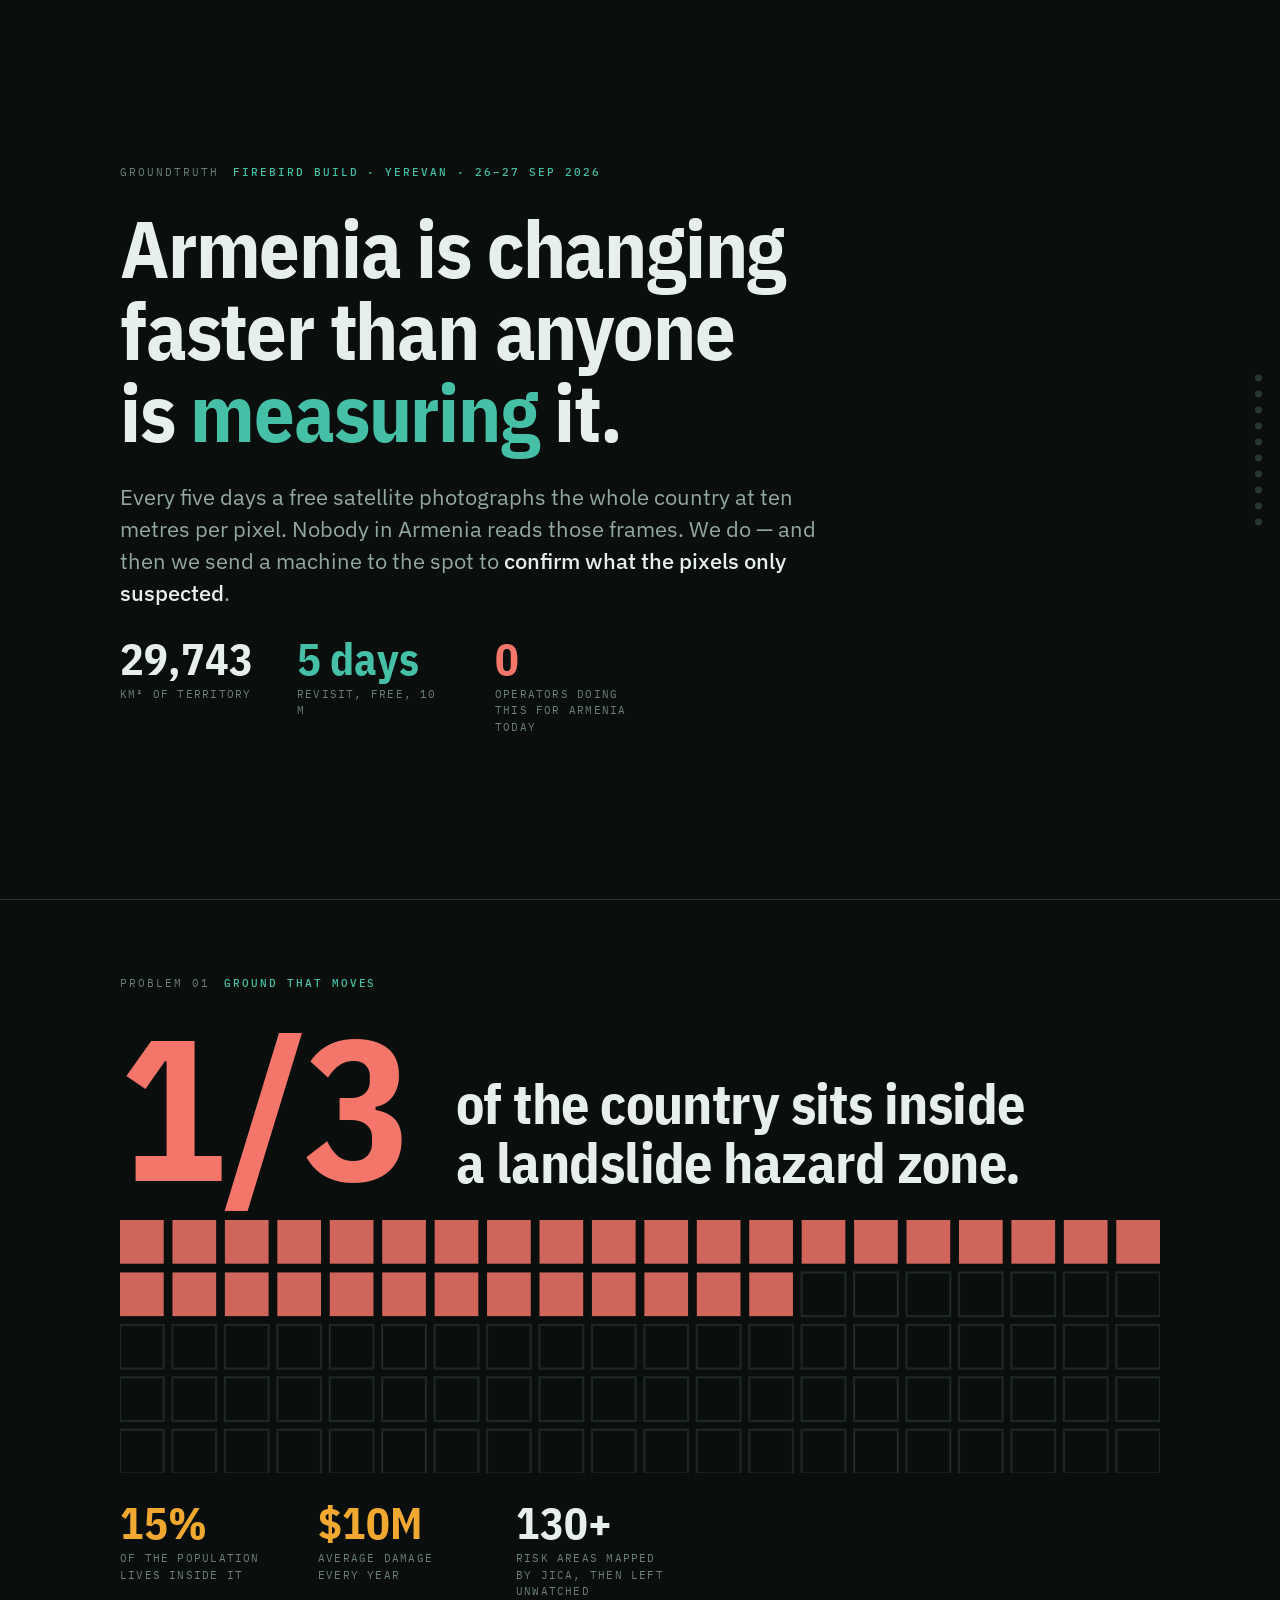
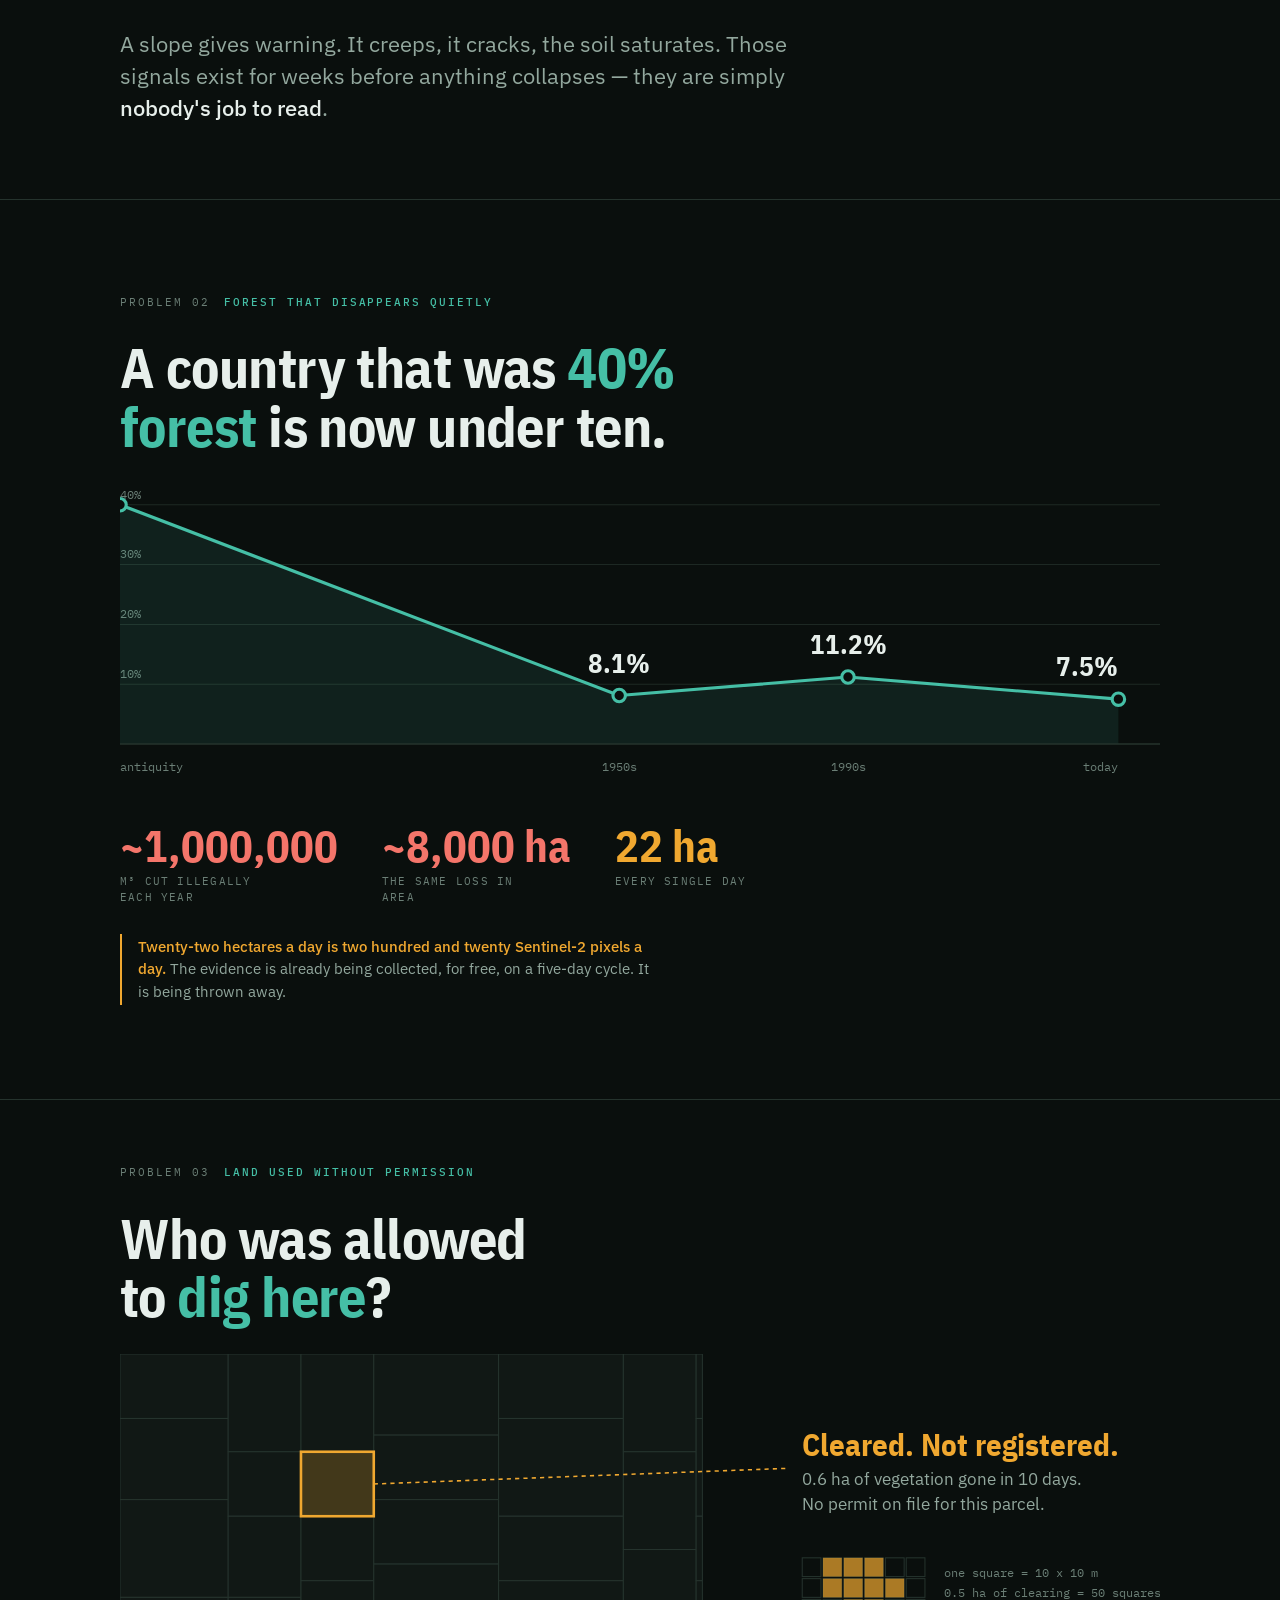
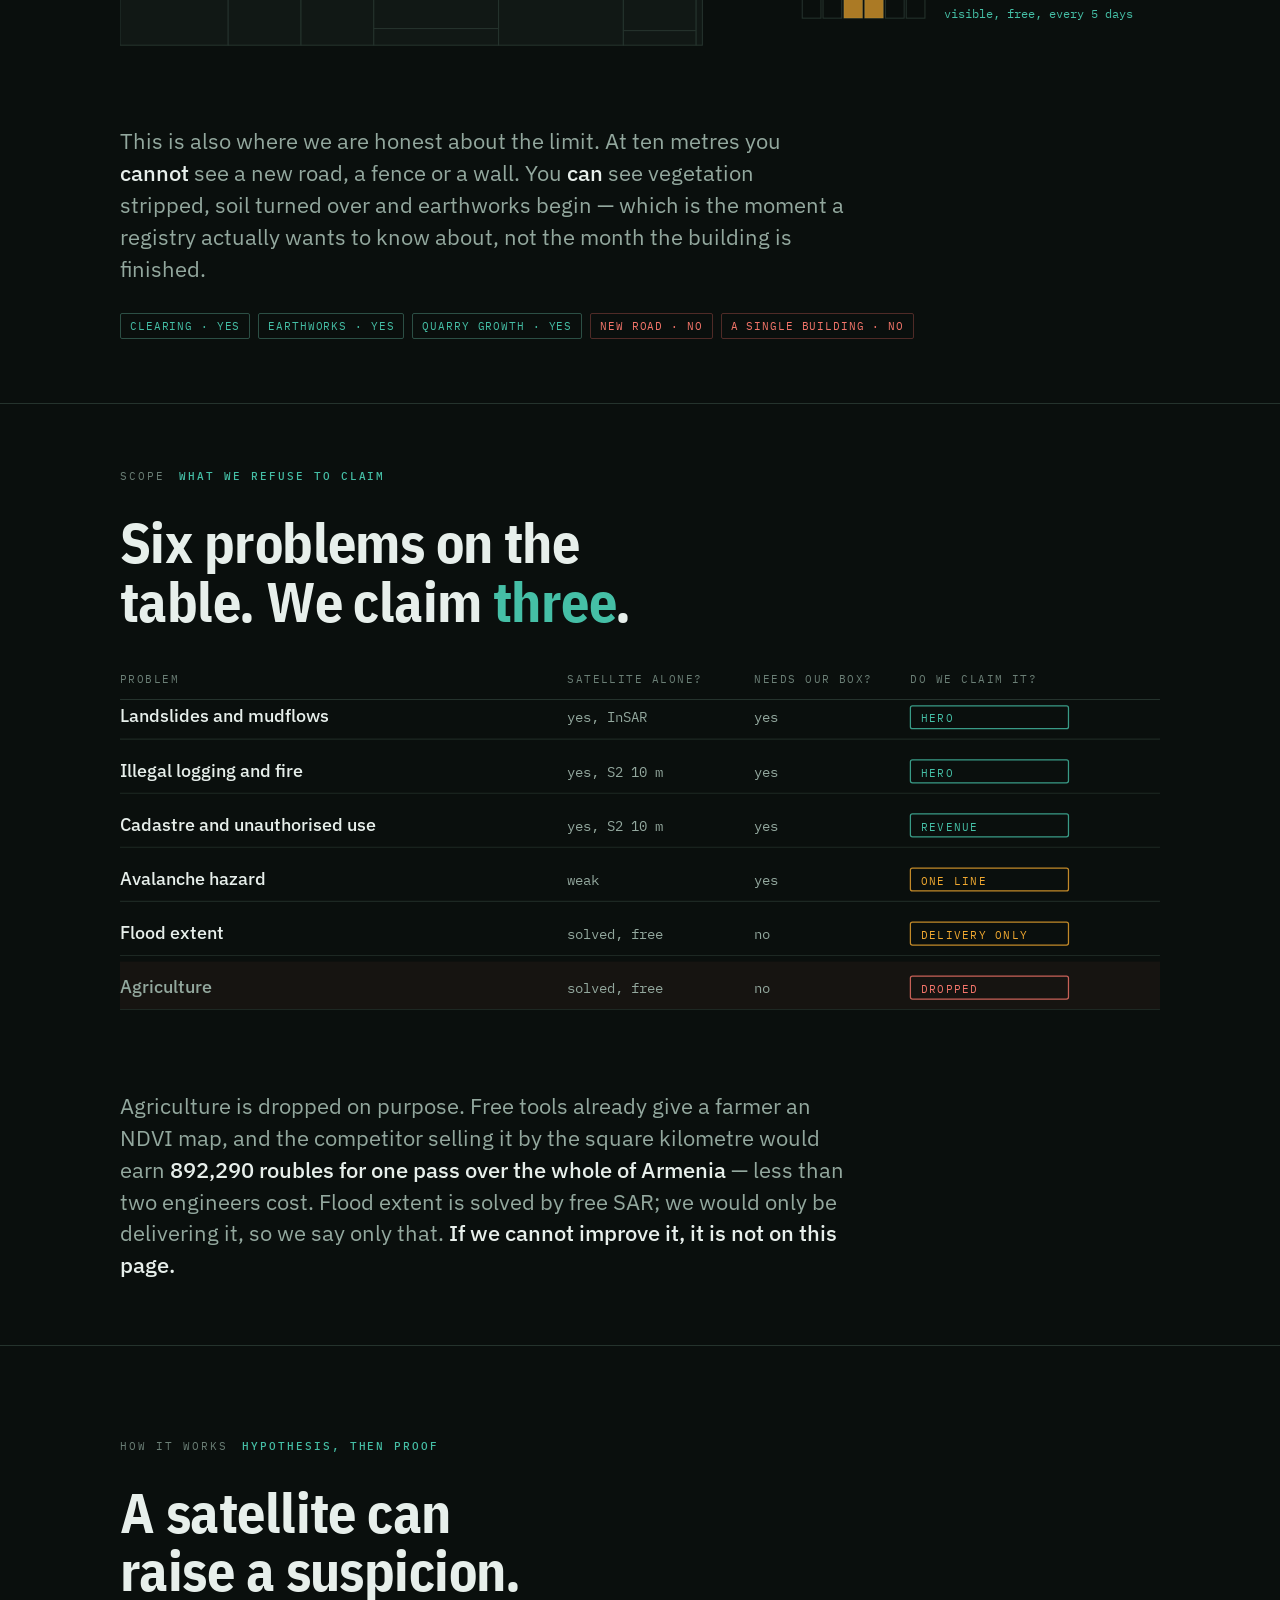
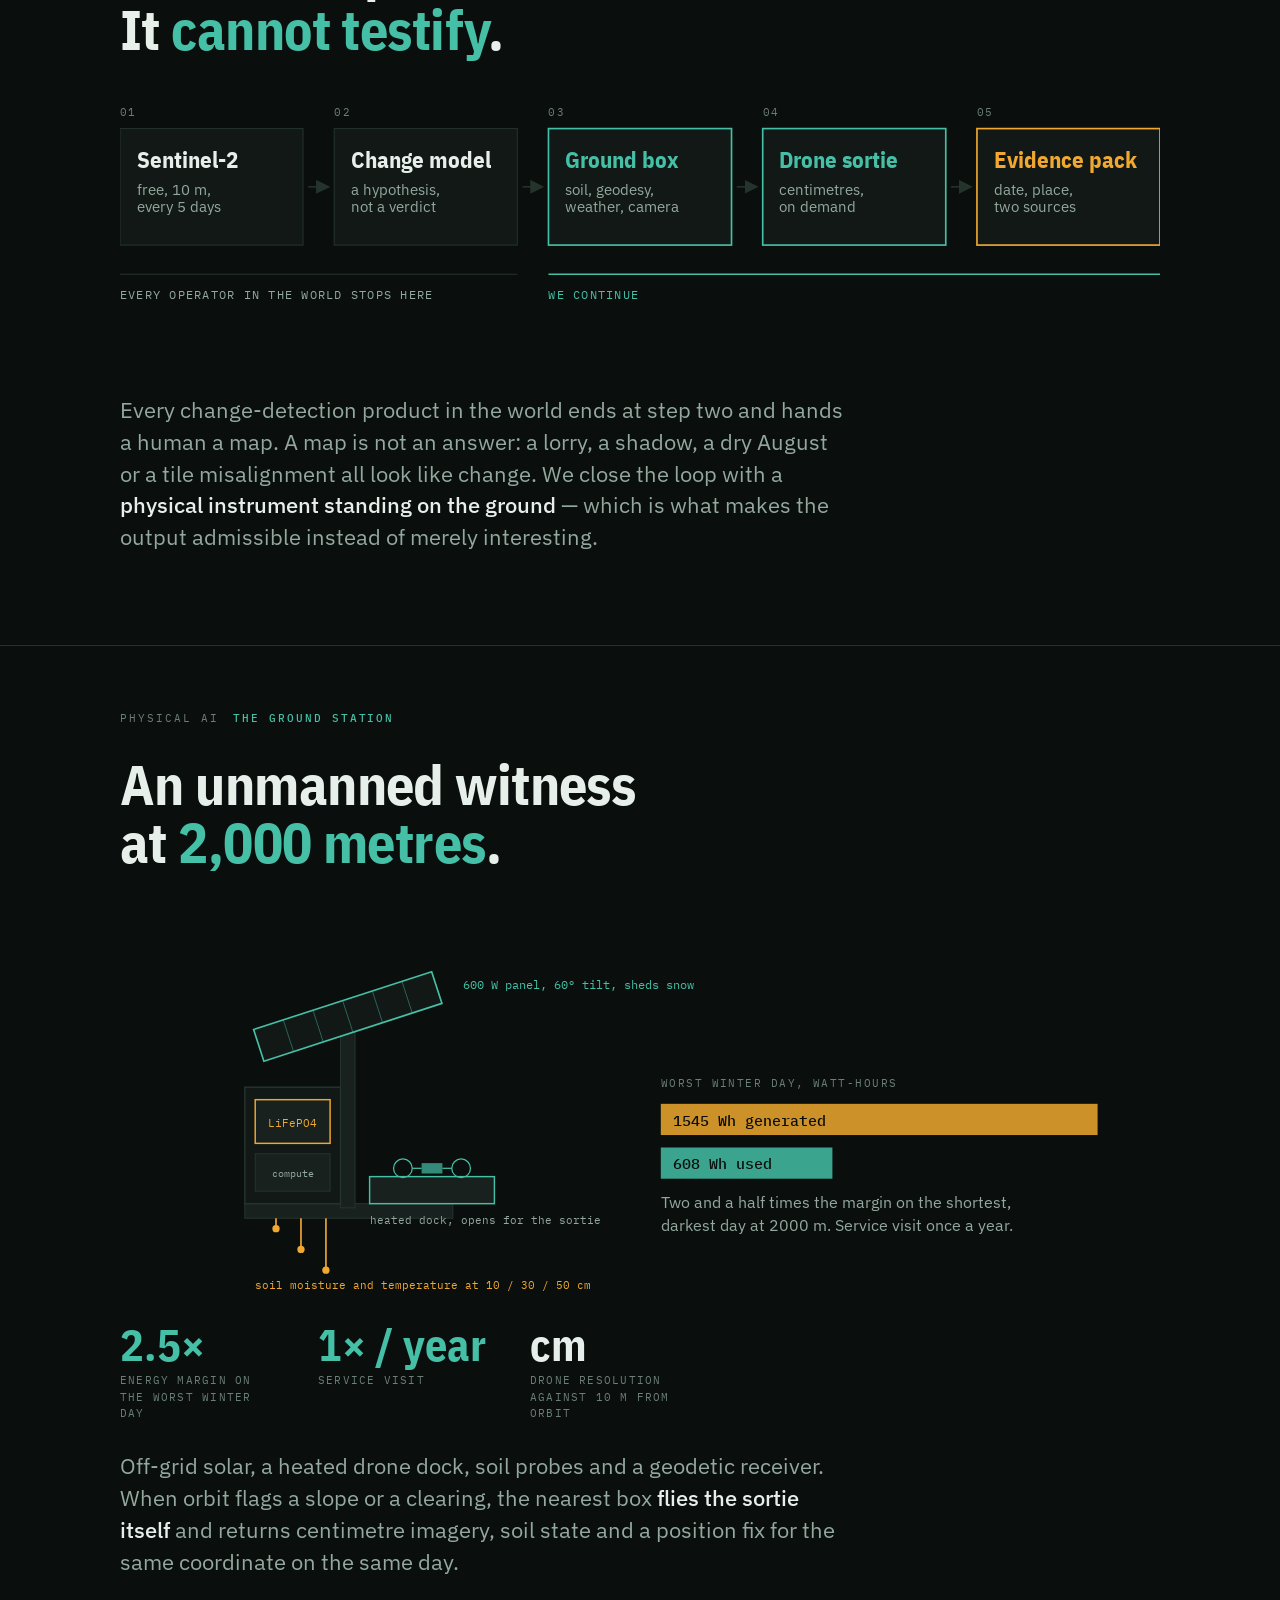
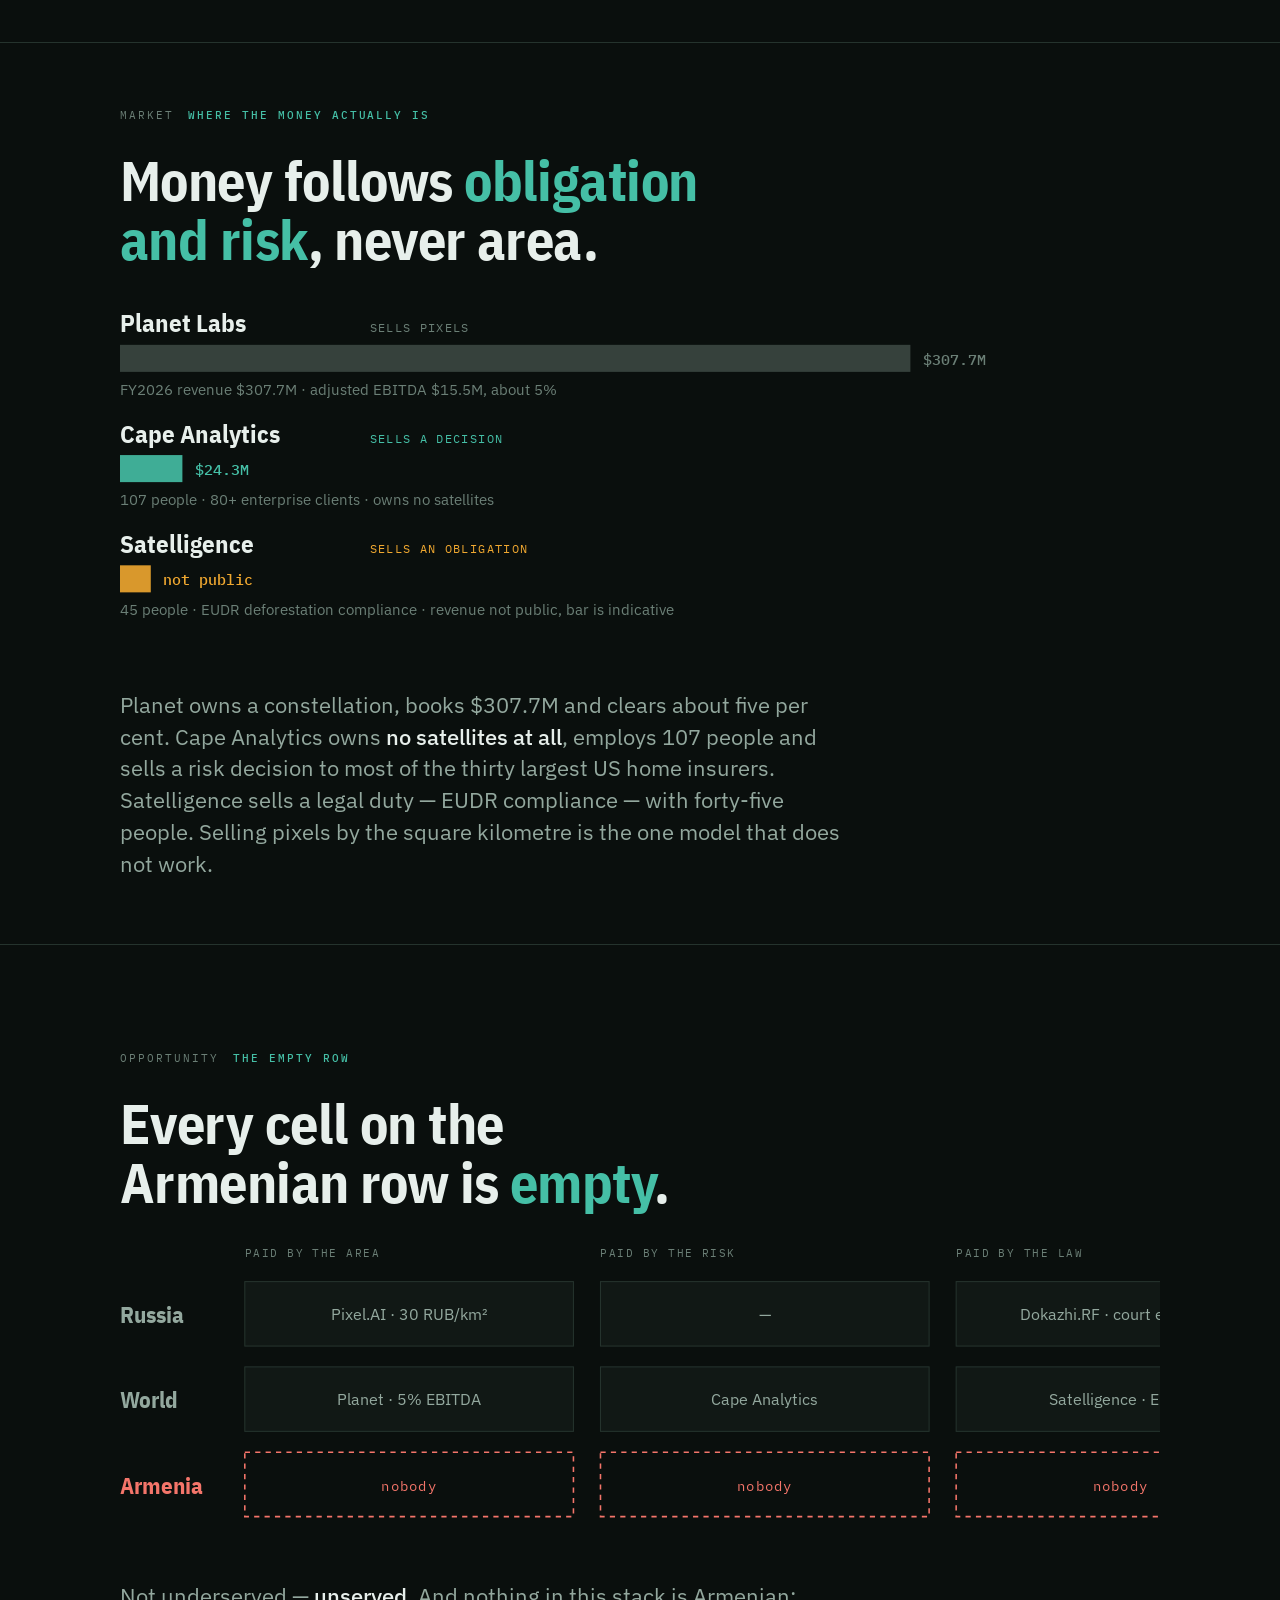
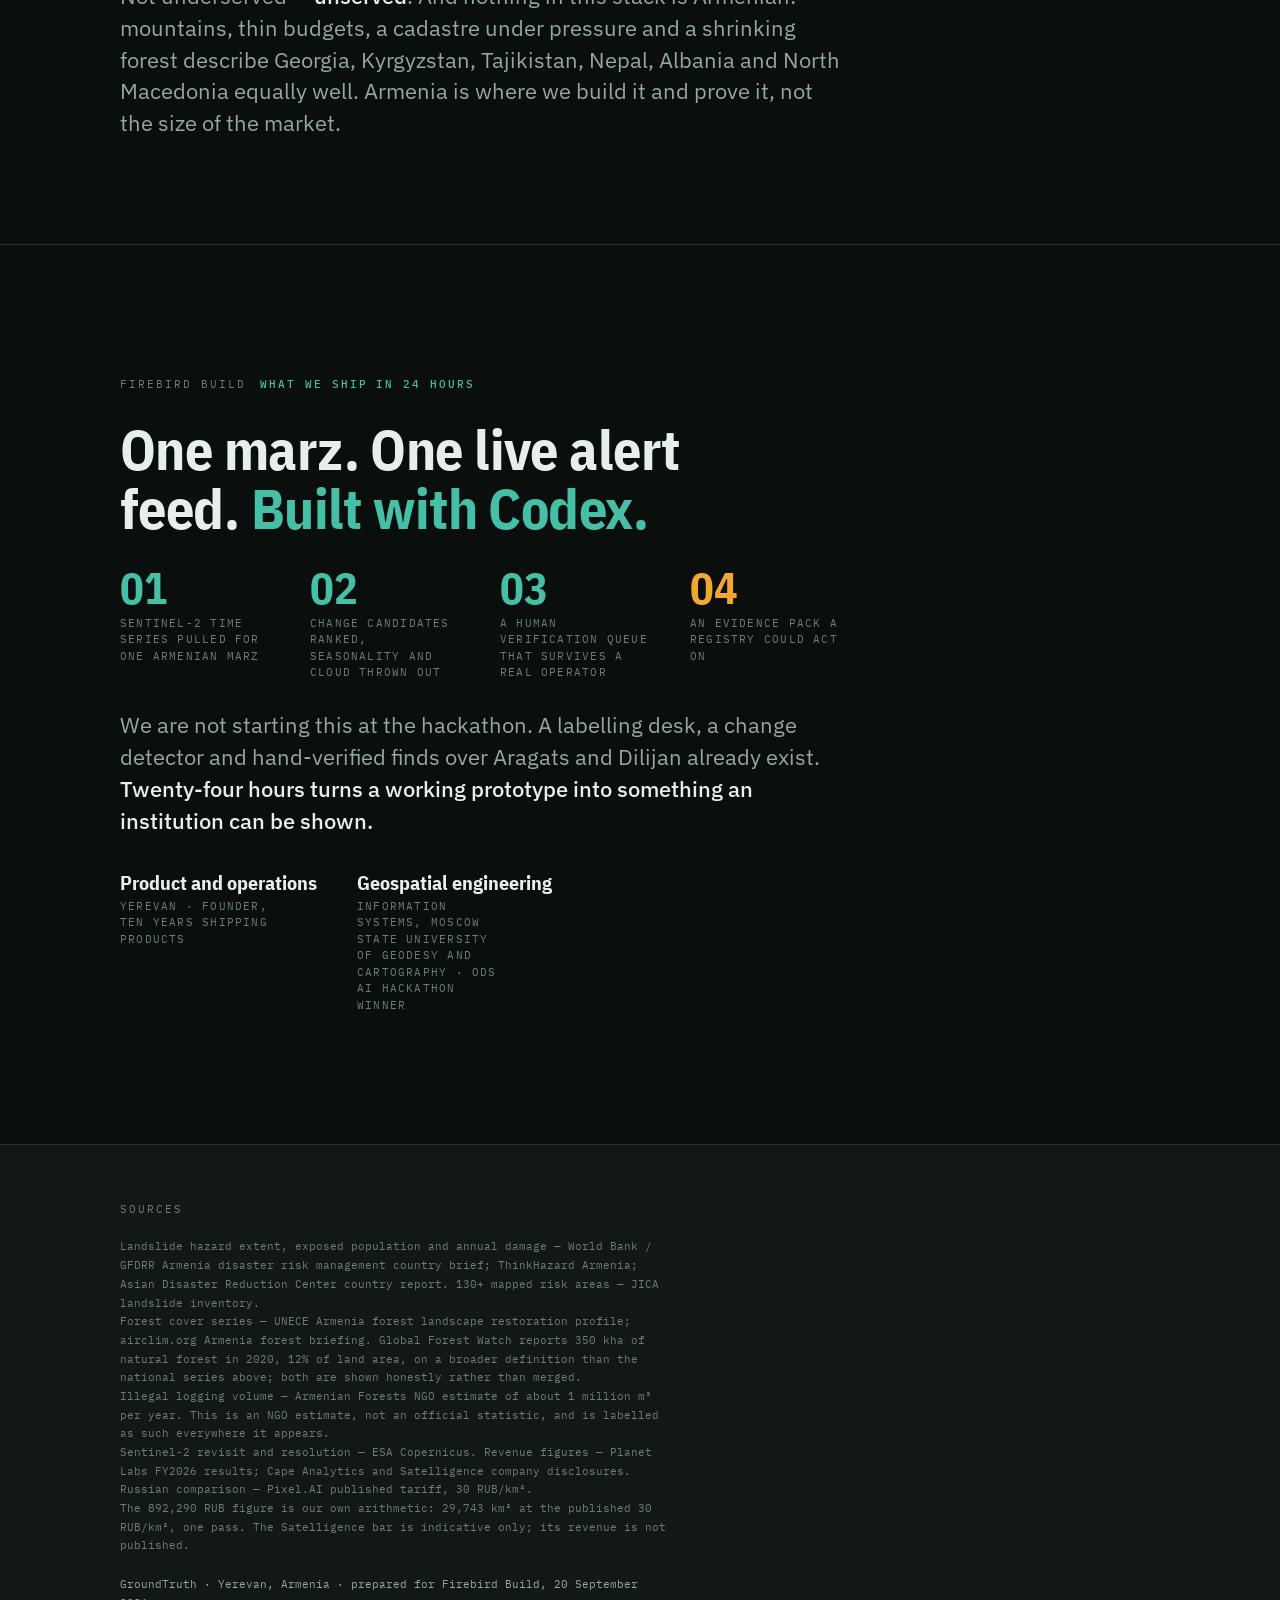
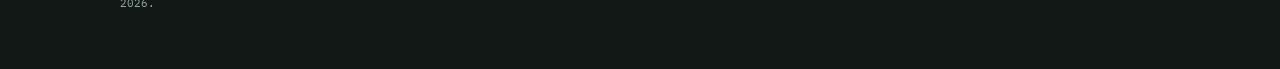
==== index.html @ 38222861 "GroundTruth landing page for Firebird Build Co-Authored-By: Claude Opus 5 <noreply@anthropic.com>" ====
<!doctype html>
<html lang="en">
<head>
<meta charset="utf-8">
<meta name="viewport" content="width=device-width, initial-scale=1, viewport-fit=cover">
<title>GroundTruth</title>
<meta name="description" content="Satellite change detection for Armenia, confirmed on the ground. Landslides, illegal logging, unauthorised earthworks.">
<meta property="og:title" content="GroundTruth">
<meta property="og:description" content="A satellite can raise a suspicion. It cannot testify. We send a machine to the spot.">
<meta property="og:type" content="website">
<link rel="preconnect" href="https://fonts.googleapis.com">
<link rel="preconnect" href="https://fonts.gstatic.com" crossorigin>
<link rel="stylesheet" href="https://fonts.googleapis.com/css2?family=IBM+Plex+Sans+Condensed:wght@600;700&family=IBM+Plex+Sans:wght@400;500;600&family=IBM+Plex+Mono:wght@400;500&display=swap">
<style>
:root{
  --bg:#0a0f0d; --panel:#111815; --panel2:#18211d; --line:#25332d; --grid:#1d2823;
  --text:#e7efeb; --muted:#93a89e; --faint:#6b7f76;
  --spec:#45bfa6; --est:#f0a830; --lim:#f4756a;
  --disp:"IBM Plex Sans Condensed","Helvetica Neue",Arial,sans-serif;
  --body:"IBM Plex Sans","Helvetica Neue",Arial,sans-serif;
  --mono:"IBM Plex Mono",ui-monospace,Menlo,monospace;
}
*{box-sizing:border-box}
html{scroll-snap-type:y proximity;-webkit-text-size-adjust:100%}
body{
  margin:0;background:var(--bg);color:var(--text);
  font-family:var(--body);font-size:16px;line-height:1.5;
  -webkit-font-smoothing:antialiased;
}
section{
  scroll-snap-align:start;
  min-height:100svh;
  display:flex;flex-direction:column;justify-content:center;
  padding:calc(64px + env(safe-area-inset-top,0px)) 24px calc(64px + env(safe-area-inset-bottom,0px));
  border-bottom:1px solid var(--line);
  position:relative;
}
.in{width:100%;max-width:1040px;margin:0 auto;display:flex;flex-direction:column;gap:28px}
.eyebrow{
  font-family:var(--mono);font-size:11px;letter-spacing:.18em;text-transform:uppercase;
  color:var(--faint);display:flex;gap:14px;align-items:center;flex-wrap:wrap;
}
.eyebrow b{color:var(--spec);font-weight:500}
h1{
  font-family:var(--disp);font-weight:700;margin:0;
  font-size:clamp(38px,7.2vw,80px);line-height:1.02;letter-spacing:-.015em;
  text-wrap:balance;max-width:16ch;
}
h2{
  font-family:var(--disp);font-weight:700;margin:0;
  font-size:clamp(30px,5vw,56px);line-height:1.05;letter-spacing:-.01em;
  text-wrap:balance;max-width:20ch;
}
h2 em{font-style:normal;color:var(--spec)}
h1 em{font-style:normal;color:var(--spec)}
.lede{font-size:clamp(17px,2.1vw,22px);line-height:1.45;color:var(--muted);max-width:56ch;margin:0}
.lede b{color:var(--text);font-weight:500}
.huge{
  font-family:var(--disp);font-weight:700;line-height:.86;letter-spacing:-.02em;
  font-size:clamp(84px,19vw,200px);
}
.huge.t{color:var(--spec)} .huge.a{color:var(--est)} .huge.r{color:var(--lim)}
p{margin:0;max-width:60ch}
.mono{font-family:var(--mono);font-size:13px;color:var(--muted);font-variant-numeric:tabular-nums}
.src{font-family:var(--mono);font-size:11px;line-height:1.7;color:var(--faint);max-width:78ch}
.src a{color:var(--faint)}
.row{display:flex;gap:44px;flex-wrap:wrap;align-items:flex-start}
.stat{display:flex;flex-direction:column;gap:5px;min-width:130px}
.stat .n{font-family:var(--disp);font-weight:700;font-size:clamp(28px,4vw,44px);line-height:1;font-variant-numeric:tabular-nums}
.stat .k{font-family:var(--mono);font-size:11px;letter-spacing:.11em;text-transform:uppercase;color:var(--faint);line-height:1.5;max-width:22ch}
.stat.t .n{color:var(--spec)} .stat.a .n{color:var(--est)} .stat.r .n{color:var(--lim)}
svg{display:block;width:100%;height:auto;overflow:visible}
.fig{width:100%;overflow-x:auto}
.tags{display:flex;gap:8px;flex-wrap:wrap}
.tag{font-family:var(--mono);font-size:11px;letter-spacing:.08em;text-transform:uppercase;
  border:1px solid var(--line);border-radius:2px;padding:4px 9px;color:var(--muted)}
.tag.t{border-color:#2c4f45;color:var(--spec)}
.tag.a{border-color:#4c3c17;color:var(--est)}
.tag.r{border-color:#4f2b27;color:var(--lim)}
.note{border-left:2px solid var(--est);padding:2px 0 2px 16px;color:var(--muted);font-size:15px;max-width:60ch}
.note b{color:var(--est);font-weight:500}
.nav{
  position:fixed;right:18px;top:50%;transform:translateY(-50%);z-index:20;
  display:flex;flex-direction:column;gap:9px;
}
.nav a{width:7px;height:7px;border-radius:50%;background:#2a3833;display:block;transition:background .2s}
.nav a:hover{background:var(--spec)}
footer{
  padding:56px 24px calc(56px + env(safe-area-inset-bottom,0px));
  scroll-snap-align:start;background:var(--panel);
}
footer .in{gap:20px}
@media (max-width:760px){
  .nav{display:none}
  section{padding-left:18px;padding-right:18px}
  .row{gap:24px}
  .in{gap:22px}
}
@media (prefers-reduced-motion:reduce){html{scroll-behavior:auto}}
</style>
</head>
<body>
<nav class="nav" aria-label="sections"><a href="#s1" title="1"></a><a href="#s2" title="2"></a><a href="#s3" title="3"></a><a href="#s4" title="4"></a><a href="#s5" title="5"></a><a href="#s6" title="6"></a><a href="#s7" title="7"></a><a href="#s8" title="8"></a><a href="#s9" title="9"></a><a href="#s10" title="10"></a></nav>
<section id="s1">
<div class="in">
<div class="eyebrow"><span>GroundTruth</span><b>Firebird Build · Yerevan · 26–27 Sep 2026</b></div>
<h1>Armenia is changing faster than anyone is <em>measuring</em> it.</h1>
<p class="lede">Every five days a free satellite photographs the whole country at ten metres per pixel. Nobody in Armenia reads those frames. We do — and then we send a machine to the spot to <b>confirm what the pixels only suspected</b>.</p>
<div class="row">
  <div class="stat"><span class="n">29,743</span><span class="k">km² of territory</span></div>
  <div class="stat t"><span class="n">5 days</span><span class="k">revisit, free, 10 m</span></div>
  <div class="stat r"><span class="n">0</span><span class="k">operators doing this for Armenia today</span></div>
</div>
</div>
</section>
<section id="s2">
<div class="in">
<div class="eyebrow"><span>Problem 01</span><b>Ground that moves</b></div>
<div class="row" style="gap:48px;align-items:flex-end">
  <div><div class="huge r">1/3</div></div>
  <div style="flex:1;min-width:300px"><h2>of the country sits inside a landslide hazard zone.</h2></div>
</div>
<div class="fig"><svg viewBox="0 0 714 174" role="img" aria-label="33 of 100 squares highlighted"><rect x="0" y="0" width="30" height="30" fill="#f4756a" opacity="0.85"/><rect x="36" y="0" width="30" height="30" fill="#f4756a" opacity="0.85"/><rect x="72" y="0" width="30" height="30" fill="#f4756a" opacity="0.85"/><rect x="108" y="0" width="30" height="30" fill="#f4756a" opacity="0.85"/><rect x="144" y="0" width="30" height="30" fill="#f4756a" opacity="0.85"/><rect x="180" y="0" width="30" height="30" fill="#f4756a" opacity="0.85"/><rect x="216" y="0" width="30" height="30" fill="#f4756a" opacity="0.85"/><rect x="252" y="0" width="30" height="30" fill="#f4756a" opacity="0.85"/><rect x="288" y="0" width="30" height="30" fill="#f4756a" opacity="0.85"/><rect x="324" y="0" width="30" height="30" fill="#f4756a" opacity="0.85"/><rect x="360" y="0" width="30" height="30" fill="#f4756a" opacity="0.85"/><rect x="396" y="0" width="30" height="30" fill="#f4756a" opacity="0.85"/><rect x="432" y="0" width="30" height="30" fill="#f4756a" opacity="0.85"/><rect x="468" y="0" width="30" height="30" fill="#f4756a" opacity="0.85"/><rect x="504" y="0" width="30" height="30" fill="#f4756a" opacity="0.85"/><rect x="540" y="0" width="30" height="30" fill="#f4756a" opacity="0.85"/><rect x="576" y="0" width="30" height="30" fill="#f4756a" opacity="0.85"/><rect x="612" y="0" width="30" height="30" fill="#f4756a" opacity="0.85"/><rect x="648" y="0" width="30" height="30" fill="#f4756a" opacity="0.85"/><rect x="684" y="0" width="30" height="30" fill="#f4756a" opacity="0.85"/><rect x="0" y="36" width="30" height="30" fill="#f4756a" opacity="0.85"/><rect x="36" y="36" width="30" height="30" fill="#f4756a" opacity="0.85"/><rect x="72" y="36" width="30" height="30" fill="#f4756a" opacity="0.85"/><rect x="108" y="36" width="30" height="30" fill="#f4756a" opacity="0.85"/><rect x="144" y="36" width="30" height="30" fill="#f4756a" opacity="0.85"/><rect x="180" y="36" width="30" height="30" fill="#f4756a" opacity="0.85"/><rect x="216" y="36" width="30" height="30" fill="#f4756a" opacity="0.85"/><rect x="252" y="36" width="30" height="30" fill="#f4756a" opacity="0.85"/><rect x="288" y="36" width="30" height="30" fill="#f4756a" opacity="0.85"/><rect x="324" y="36" width="30" height="30" fill="#f4756a" opacity="0.85"/><rect x="360" y="36" width="30" height="30" fill="#f4756a" opacity="0.85"/><rect x="396" y="36" width="30" height="30" fill="#f4756a" opacity="0.85"/><rect x="432" y="36" width="30" height="30" fill="#f4756a" opacity="0.85"/><rect x="468" y="36" width="30" height="30" fill="none" stroke="#1d2823" stroke-width="1.5"/><rect x="504" y="36" width="30" height="30" fill="none" stroke="#1d2823" stroke-width="1.5"/><rect x="540" y="36" width="30" height="30" fill="none" stroke="#1d2823" stroke-width="1.5"/><rect x="576" y="36" width="30" height="30" fill="none" stroke="#1d2823" stroke-width="1.5"/><rect x="612" y="36" width="30" height="30" fill="none" stroke="#1d2823" stroke-width="1.5"/><rect x="648" y="36" width="30" height="30" fill="none" stroke="#1d2823" stroke-width="1.5"/><rect x="684" y="36" width="30" height="30" fill="none" stroke="#1d2823" stroke-width="1.5"/><rect x="0" y="72" width="30" height="30" fill="none" stroke="#1d2823" stroke-width="1.5"/><rect x="36" y="72" width="30" height="30" fill="none" stroke="#1d2823" stroke-width="1.5"/><rect x="72" y="72" width="30" height="30" fill="none" stroke="#1d2823" stroke-width="1.5"/><rect x="108" y="72" width="30" height="30" fill="none" stroke="#1d2823" stroke-width="1.5"/><rect x="144" y="72" width="30" height="30" fill="none" stroke="#1d2823" stroke-width="1.5"/><rect x="180" y="72" width="30" height="30" fill="none" stroke="#1d2823" stroke-width="1.5"/><rect x="216" y="72" width="30" height="30" fill="none" stroke="#1d2823" stroke-width="1.5"/><rect x="252" y="72" width="30" height="30" fill="none" stroke="#1d2823" stroke-width="1.5"/><rect x="288" y="72" width="30" height="30" fill="none" stroke="#1d2823" stroke-width="1.5"/><rect x="324" y="72" width="30" height="30" fill="none" stroke="#1d2823" stroke-width="1.5"/><rect x="360" y="72" width="30" height="30" fill="none" stroke="#1d2823" stroke-width="1.5"/><rect x="396" y="72" width="30" height="30" fill="none" stroke="#1d2823" stroke-width="1.5"/><rect x="432" y="72" width="30" height="30" fill="none" stroke="#1d2823" stroke-width="1.5"/><rect x="468" y="72" width="30" height="30" fill="none" stroke="#1d2823" stroke-width="1.5"/><rect x="504" y="72" width="30" height="30" fill="none" stroke="#1d2823" stroke-width="1.5"/><rect x="540" y="72" width="30" height="30" fill="none" stroke="#1d2823" stroke-width="1.5"/><rect x="576" y="72" width="30" height="30" fill="none" stroke="#1d2823" stroke-width="1.5"/><rect x="612" y="72" width="30" height="30" fill="none" stroke="#1d2823" stroke-width="1.5"/><rect x="648" y="72" width="30" height="30" fill="none" stroke="#1d2823" stroke-width="1.5"/><rect x="684" y="72" width="30" height="30" fill="none" stroke="#1d2823" stroke-width="1.5"/><rect x="0" y="108" width="30" height="30" fill="none" stroke="#1d2823" stroke-width="1.5"/><rect x="36" y="108" width="30" height="30" fill="none" stroke="#1d2823" stroke-width="1.5"/><rect x="72" y="108" width="30" height="30" fill="none" stroke="#1d2823" stroke-width="1.5"/><rect x="108" y="108" width="30" height="30" fill="none" stroke="#1d2823" stroke-width="1.5"/><rect x="144" y="108" width="30" height="30" fill="none" stroke="#1d2823" stroke-width="1.5"/><rect x="180" y="108" width="30" height="30" fill="none" stroke="#1d2823" stroke-width="1.5"/><rect x="216" y="108" width="30" height="30" fill="none" stroke="#1d2823" stroke-width="1.5"/><rect x="252" y="108" width="30" height="30" fill="none" stroke="#1d2823" stroke-width="1.5"/><rect x="288" y="108" width="30" height="30" fill="none" stroke="#1d2823" stroke-width="1.5"/><rect x="324" y="108" width="30" height="30" fill="none" stroke="#1d2823" stroke-width="1.5"/><rect x="360" y="108" width="30" height="30" fill="none" stroke="#1d2823" stroke-width="1.5"/><rect x="396" y="108" width="30" height="30" fill="none" stroke="#1d2823" stroke-width="1.5"/><rect x="432" y="108" width="30" height="30" fill="none" stroke="#1d2823" stroke-width="1.5"/><rect x="468" y="108" width="30" height="30" fill="none" stroke="#1d2823" stroke-width="1.5"/><rect x="504" y="108" width="30" height="30" fill="none" stroke="#1d2823" stroke-width="1.5"/><rect x="540" y="108" width="30" height="30" fill="none" stroke="#1d2823" stroke-width="1.5"/><rect x="576" y="108" width="30" height="30" fill="none" stroke="#1d2823" stroke-width="1.5"/><rect x="612" y="108" width="30" height="30" fill="none" stroke="#1d2823" stroke-width="1.5"/><rect x="648" y="108" width="30" height="30" fill="none" stroke="#1d2823" stroke-width="1.5"/><rect x="684" y="108" width="30" height="30" fill="none" stroke="#1d2823" stroke-width="1.5"/><rect x="0" y="144" width="30" height="30" fill="none" stroke="#1d2823" stroke-width="1.5"/><rect x="36" y="144" width="30" height="30" fill="none" stroke="#1d2823" stroke-width="1.5"/><rect x="72" y="144" width="30" height="30" fill="none" stroke="#1d2823" stroke-width="1.5"/><rect x="108" y="144" width="30" height="30" fill="none" stroke="#1d2823" stroke-width="1.5"/><rect x="144" y="144" width="30" height="30" fill="none" stroke="#1d2823" stroke-width="1.5"/><rect x="180" y="144" width="30" height="30" fill="none" stroke="#1d2823" stroke-width="1.5"/><rect x="216" y="144" width="30" height="30" fill="none" stroke="#1d2823" stroke-width="1.5"/><rect x="252" y="144" width="30" height="30" fill="none" stroke="#1d2823" stroke-width="1.5"/><rect x="288" y="144" width="30" height="30" fill="none" stroke="#1d2823" stroke-width="1.5"/><rect x="324" y="144" width="30" height="30" fill="none" stroke="#1d2823" stroke-width="1.5"/><rect x="360" y="144" width="30" height="30" fill="none" stroke="#1d2823" stroke-width="1.5"/><rect x="396" y="144" width="30" height="30" fill="none" stroke="#1d2823" stroke-width="1.5"/><rect x="432" y="144" width="30" height="30" fill="none" stroke="#1d2823" stroke-width="1.5"/><rect x="468" y="144" width="30" height="30" fill="none" stroke="#1d2823" stroke-width="1.5"/><rect x="504" y="144" width="30" height="30" fill="none" stroke="#1d2823" stroke-width="1.5"/><rect x="540" y="144" width="30" height="30" fill="none" stroke="#1d2823" stroke-width="1.5"/><rect x="576" y="144" width="30" height="30" fill="none" stroke="#1d2823" stroke-width="1.5"/><rect x="612" y="144" width="30" height="30" fill="none" stroke="#1d2823" stroke-width="1.5"/><rect x="648" y="144" width="30" height="30" fill="none" stroke="#1d2823" stroke-width="1.5"/><rect x="684" y="144" width="30" height="30" fill="none" stroke="#1d2823" stroke-width="1.5"/></svg></div>
<div class="row">
  <div class="stat a"><span class="n">15%</span><span class="k">of the population lives inside it</span></div>
  <div class="stat a"><span class="n">$10M</span><span class="k">average damage every year</span></div>
  <div class="stat"><span class="n">130+</span><span class="k">risk areas mapped by JICA, then left unwatched</span></div>
</div>
<p class="lede">A slope gives warning. It creeps, it cracks, the soil saturates. Those signals exist for weeks before anything collapses — they are simply <b>nobody's job to read</b>.</p>
</div>
</section>
<section id="s3">
<div class="in">
<div class="eyebrow"><span>Problem 02</span><b>Forest that disappears quietly</b></div>
<h2>A country that was <em>40% forest</em> is now under ten.</h2>
<div class="fig"><svg viewBox="0 0 1000 300" role="img" aria-label="Armenian forest cover falling from 40 percent to about 8 percent"><line x1="0" y1="192.5" x2="1000" y2="192.5" stroke="#1d2823" stroke-width="1"/><text x="0" y="186.5" fill="#6b7f76" font-family="IBM Plex Mono,monospace" font-size="12">10%</text><line x1="0" y1="135.0" x2="1000" y2="135.0" stroke="#1d2823" stroke-width="1"/><text x="0" y="129.0" fill="#6b7f76" font-family="IBM Plex Mono,monospace" font-size="12">20%</text><line x1="0" y1="77.5" x2="1000" y2="77.5" stroke="#1d2823" stroke-width="1"/><text x="0" y="71.5" fill="#6b7f76" font-family="IBM Plex Mono,monospace" font-size="12">30%</text><line x1="0" y1="20.0" x2="1000" y2="20.0" stroke="#1d2823" stroke-width="1"/><text x="0" y="14.0" fill="#6b7f76" font-family="IBM Plex Mono,monospace" font-size="12">40%</text><path d="M 0 20.0 L 480 203.4 L 700 185.6 L 960 206.9 L 960 250 L 0 250 Z" fill="#45bfa6" opacity="0.10"/><path d="M 0 20.0 L 480 203.4 L 700 185.6 L 960 206.9" fill="none" stroke="#45bfa6" stroke-width="3" stroke-linejoin="round"/><circle cx="0" cy="20.0" r="6" fill="#0a0f0d" stroke="#45bfa6" stroke-width="3"/><text x="0" y="-2.0" fill="#e7efeb" font-family="IBM Plex Sans Condensed,sans-serif" font-weight="700" font-size="26" text-anchor="start">40%</text><text x="0" y="276" fill="#6b7f76" font-family="IBM Plex Mono,monospace" font-size="12" text-anchor="start">antiquity</text><circle cx="480" cy="203.4" r="6" fill="#0a0f0d" stroke="#45bfa6" stroke-width="3"/><text x="480" y="181.4" fill="#e7efeb" font-family="IBM Plex Sans Condensed,sans-serif" font-weight="700" font-size="26" text-anchor="middle">8.1%</text><text x="480" y="276" fill="#6b7f76" font-family="IBM Plex Mono,monospace" font-size="12" text-anchor="middle">1950s</text><circle cx="700" cy="185.6" r="6" fill="#0a0f0d" stroke="#45bfa6" stroke-width="3"/><text x="700" y="163.6" fill="#e7efeb" font-family="IBM Plex Sans Condensed,sans-serif" font-weight="700" font-size="26" text-anchor="middle">11.2%</text><text x="700" y="276" fill="#6b7f76" font-family="IBM Plex Mono,monospace" font-size="12" text-anchor="middle">1990s</text><circle cx="960" cy="206.9" r="6" fill="#0a0f0d" stroke="#45bfa6" stroke-width="3"/><text x="960" y="184.9" fill="#e7efeb" font-family="IBM Plex Sans Condensed,sans-serif" font-weight="700" font-size="26" text-anchor="end">7.5%</text><text x="960" y="276" fill="#6b7f76" font-family="IBM Plex Mono,monospace" font-size="12" text-anchor="end">today</text><line x1="0" y1="250" x2="1000" y2="250" stroke="#25332d" stroke-width="1.5"/></svg></div>
<div class="row">
  <div class="stat r"><span class="n">~1,000,000</span><span class="k">m³ cut illegally each year</span></div>
  <div class="stat r"><span class="n">~8,000 ha</span><span class="k">the same loss in area</span></div>
  <div class="stat a"><span class="n">22 ha</span><span class="k">every single day</span></div>
</div>
<div class="note"><b>Twenty-two hectares a day is two hundred and twenty Sentinel-2 pixels a day.</b> The evidence is already being collected, for free, on a five-day cycle. It is being thrown away.</div>
</div>
</section>
<section id="s4">
<div class="in">
<div class="eyebrow"><span>Problem 03</span><b>Land used without permission</b></div>
<h2>Who was allowed to <em>dig here</em>?</h2>
<div class="fig"><svg viewBox="0 0 1000 330" role="img" aria-label="A cadastre grid where one parcel has been cleared"><rect x="0" y="0" width="104" height="62" fill="#111815" stroke="#25332d" stroke-width="1"/><rect x="0" y="62" width="104" height="78" fill="#111815" stroke="#25332d" stroke-width="1"/><rect x="0" y="140" width="104" height="94" fill="#111815" stroke="#25332d" stroke-width="1"/><rect x="0" y="234" width="104" height="46" fill="#111815" stroke="#25332d" stroke-width="1"/><rect x="104" y="0" width="70" height="94" fill="#111815" stroke="#25332d" stroke-width="1"/><rect x="104" y="94" width="70" height="62" fill="#111815" stroke="#25332d" stroke-width="1"/><rect x="104" y="156" width="70" height="78" fill="#111815" stroke="#25332d" stroke-width="1"/><rect x="104" y="234" width="70" height="46" fill="#111815" stroke="#25332d" stroke-width="1"/><rect x="174" y="0" width="70" height="94" fill="#111815" stroke="#25332d" stroke-width="1"/><rect x="174" y="94" width="70" height="62" fill="#111815" stroke="#25332d" stroke-width="1"/><rect x="174" y="156" width="70" height="62" fill="#111815" stroke="#25332d" stroke-width="1"/><rect x="174" y="218" width="70" height="62" fill="#111815" stroke="#25332d" stroke-width="1"/><rect x="244" y="0" width="120" height="78" fill="#111815" stroke="#25332d" stroke-width="1"/><rect x="244" y="78" width="120" height="62" fill="#111815" stroke="#25332d" stroke-width="1"/><rect x="244" y="140" width="120" height="62" fill="#111815" stroke="#25332d" stroke-width="1"/><rect x="244" y="202" width="120" height="62" fill="#111815" stroke="#25332d" stroke-width="1"/><rect x="244" y="264" width="120" height="16" fill="#111815" stroke="#25332d" stroke-width="1"/><rect x="364" y="0" width="120" height="62" fill="#111815" stroke="#25332d" stroke-width="1"/><rect x="364" y="62" width="120" height="94" fill="#111815" stroke="#25332d" stroke-width="1"/><rect x="364" y="156" width="120" height="62" fill="#111815" stroke="#25332d" stroke-width="1"/><rect x="364" y="218" width="120" height="62" fill="#111815" stroke="#25332d" stroke-width="1"/><rect x="484" y="0" width="70" height="94" fill="#111815" stroke="#25332d" stroke-width="1"/><rect x="484" y="94" width="70" height="94" fill="#111815" stroke="#25332d" stroke-width="1"/><rect x="484" y="188" width="70" height="78" fill="#111815" stroke="#25332d" stroke-width="1"/><rect x="484" y="266" width="70" height="14" fill="#111815" stroke="#25332d" stroke-width="1"/><rect x="554" y="0" width="6" height="62" fill="#111815" stroke="#25332d" stroke-width="1"/><rect x="554" y="62" width="6" height="94" fill="#111815" stroke="#25332d" stroke-width="1"/><rect x="554" y="156" width="6" height="62" fill="#111815" stroke="#25332d" stroke-width="1"/><rect x="554" y="218" width="6" height="62" fill="#111815" stroke="#25332d" stroke-width="1"/><rect x="174" y="94" width="70" height="62" fill="#f0a830" opacity="0.22"/><rect x="174" y="94" width="70" height="62" fill="none" stroke="#f0a830" stroke-width="2.5"/><line x1="244" y1="125" x2="640" y2="110" stroke="#f0a830" stroke-width="1.5" stroke-dasharray="4 4"/><text x="656" y="98" fill="#f0a830" font-family="IBM Plex Sans Condensed,sans-serif" font-weight="700" font-size="30">Cleared. Not registered.</text><text x="656" y="126" fill="#93a89e" font-family="IBM Plex Sans,sans-serif" font-size="16">0.6 ha of vegetation gone in 10 days.</text><text x="656" y="150" fill="#93a89e" font-family="IBM Plex Sans,sans-serif" font-size="16">No permit on file for this parcel.</text><g transform="translate(656,196)"><rect x="0" y="0" width="18" height="18" fill="none" stroke="#25332d" stroke-width="1"/><rect x="0" y="20" width="18" height="18" fill="none" stroke="#25332d" stroke-width="1"/><rect x="0" y="40" width="18" height="18" fill="none" stroke="#25332d" stroke-width="1"/><rect x="20" y="0" width="18" height="18" fill="none" stroke="#25332d" stroke-width="1"/><rect x="20" y="20" width="18" height="18" fill="none" stroke="#25332d" stroke-width="1"/><rect x="20" y="40" width="18" height="18" fill="none" stroke="#25332d" stroke-width="1"/><rect x="40" y="0" width="18" height="18" fill="none" stroke="#25332d" stroke-width="1"/><rect x="40" y="20" width="18" height="18" fill="none" stroke="#25332d" stroke-width="1"/><rect x="40" y="40" width="18" height="18" fill="none" stroke="#25332d" stroke-width="1"/><rect x="60" y="0" width="18" height="18" fill="none" stroke="#25332d" stroke-width="1"/><rect x="60" y="20" width="18" height="18" fill="none" stroke="#25332d" stroke-width="1"/><rect x="60" y="40" width="18" height="18" fill="none" stroke="#25332d" stroke-width="1"/><rect x="80" y="0" width="18" height="18" fill="none" stroke="#25332d" stroke-width="1"/><rect x="80" y="20" width="18" height="18" fill="none" stroke="#25332d" stroke-width="1"/><rect x="80" y="40" width="18" height="18" fill="none" stroke="#25332d" stroke-width="1"/><rect x="100" y="0" width="18" height="18" fill="none" stroke="#25332d" stroke-width="1"/><rect x="100" y="20" width="18" height="18" fill="none" stroke="#25332d" stroke-width="1"/><rect x="100" y="40" width="18" height="18" fill="none" stroke="#25332d" stroke-width="1"/><rect x="20" y="0" width="18" height="18" fill="#f0a830" opacity="0.7"/><rect x="40" y="0" width="18" height="18" fill="#f0a830" opacity="0.7"/><rect x="40" y="20" width="18" height="18" fill="#f0a830" opacity="0.7"/><rect x="60" y="20" width="18" height="18" fill="#f0a830" opacity="0.7"/><rect x="20" y="20" width="18" height="18" fill="#f0a830" opacity="0.7"/><rect x="60" y="0" width="18" height="18" fill="#f0a830" opacity="0.7"/><rect x="80" y="20" width="18" height="18" fill="#f0a830" opacity="0.7"/><rect x="40" y="40" width="18" height="18" fill="#f0a830" opacity="0.7"/><rect x="60" y="40" width="18" height="18" fill="#f0a830" opacity="0.7"/><text x="136" y="18" fill="#6b7f76" font-family="IBM Plex Mono,monospace" font-size="12">one square = 10 x 10 m</text><text x="136" y="38" fill="#6b7f76" font-family="IBM Plex Mono,monospace" font-size="12">0.5 ha of clearing = 50 squares</text><text x="136" y="58" fill="#45bfa6" font-family="IBM Plex Mono,monospace" font-size="12">visible, free, every 5 days</text></g></svg></div>
<p class="lede">This is also where we are honest about the limit. At ten metres you <b>cannot</b> see a new road, a fence or a wall. You <b>can</b> see vegetation stripped, soil turned over and earthworks begin — which is the moment a registry actually wants to know about, not the month the building is finished.</p>
<div class="tags"><span class="tag t">clearing · yes</span><span class="tag t">earthworks · yes</span><span class="tag t">quarry growth · yes</span><span class="tag r">new road · no</span><span class="tag r">a single building · no</span></div>
</div>
</section>
<section id="s5">
<div class="in">
<div class="eyebrow"><span>Scope</span><b>What we refuse to claim</b></div>
<h2>Six problems on the table. We claim <em>three</em>.</h2>
<div class="fig"><svg viewBox="0 0 1000 388" role="img" aria-label="Six monitoring problems and which three we claim"><text x="0" y="24" fill="#6b7f76" font-family="IBM Plex Mono,monospace" font-size="11" letter-spacing="1.4">PROBLEM</text><text x="430" y="24" fill="#6b7f76" font-family="IBM Plex Mono,monospace" font-size="11" letter-spacing="1.4">SATELLITE ALONE?</text><text x="610" y="24" fill="#6b7f76" font-family="IBM Plex Mono,monospace" font-size="11" letter-spacing="1.4">NEEDS OUR BOX?</text><text x="760" y="24" fill="#6b7f76" font-family="IBM Plex Mono,monospace" font-size="11" letter-spacing="1.4">DO WE CLAIM IT?</text><line x1="0" y1="40" x2="1000" y2="40" stroke="#25332d" stroke-width="1"/><text x="0" y="62" fill="#e7efeb" font-family="IBM Plex Sans,sans-serif" font-size="17" font-weight="500">Landslides and mudflows</text><text x="430" y="62" fill="#93a89e" font-family="IBM Plex Mono,monospace" font-size="13">yes, InSAR</text><text x="610" y="62" fill="#93a89e" font-family="IBM Plex Mono,monospace" font-size="13">yes</text><rect x="760" y="46" width="152" height="22" rx="2" fill="none" stroke="#45bfa6" stroke-width="1.2" opacity="0.8"/><text x="770" y="62" fill="#45bfa6" font-family="IBM Plex Mono,monospace" font-size="11" letter-spacing="1.2">HERO</text><line x1="0" y1="78" x2="1000" y2="78" stroke="#1d2823" stroke-width="1"/><text x="0" y="114" fill="#e7efeb" font-family="IBM Plex Sans,sans-serif" font-size="17" font-weight="500">Illegal logging and fire</text><text x="430" y="114" fill="#93a89e" font-family="IBM Plex Mono,monospace" font-size="13">yes, S2 10 m</text><text x="610" y="114" fill="#93a89e" font-family="IBM Plex Mono,monospace" font-size="13">yes</text><rect x="760" y="98" width="152" height="22" rx="2" fill="none" stroke="#45bfa6" stroke-width="1.2" opacity="0.8"/><text x="770" y="114" fill="#45bfa6" font-family="IBM Plex Mono,monospace" font-size="11" letter-spacing="1.2">HERO</text><line x1="0" y1="130" x2="1000" y2="130" stroke="#1d2823" stroke-width="1"/><text x="0" y="166" fill="#e7efeb" font-family="IBM Plex Sans,sans-serif" font-size="17" font-weight="500">Cadastre and unauthorised use</text><text x="430" y="166" fill="#93a89e" font-family="IBM Plex Mono,monospace" font-size="13">yes, S2 10 m</text><text x="610" y="166" fill="#93a89e" font-family="IBM Plex Mono,monospace" font-size="13">yes</text><rect x="760" y="150" width="152" height="22" rx="2" fill="none" stroke="#45bfa6" stroke-width="1.2" opacity="0.8"/><text x="770" y="166" fill="#45bfa6" font-family="IBM Plex Mono,monospace" font-size="11" letter-spacing="1.2">REVENUE</text><line x1="0" y1="182" x2="1000" y2="182" stroke="#1d2823" stroke-width="1"/><text x="0" y="218" fill="#e7efeb" font-family="IBM Plex Sans,sans-serif" font-size="17" font-weight="500">Avalanche hazard</text><text x="430" y="218" fill="#93a89e" font-family="IBM Plex Mono,monospace" font-size="13">weak</text><text x="610" y="218" fill="#93a89e" font-family="IBM Plex Mono,monospace" font-size="13">yes</text><rect x="760" y="202" width="152" height="22" rx="2" fill="none" stroke="#f0a830" stroke-width="1.2" opacity="0.8"/><text x="770" y="218" fill="#f0a830" font-family="IBM Plex Mono,monospace" font-size="11" letter-spacing="1.2">ONE LINE</text><line x1="0" y1="234" x2="1000" y2="234" stroke="#1d2823" stroke-width="1"/><text x="0" y="270" fill="#e7efeb" font-family="IBM Plex Sans,sans-serif" font-size="17" font-weight="500">Flood extent</text><text x="430" y="270" fill="#93a89e" font-family="IBM Plex Mono,monospace" font-size="13">solved, free</text><text x="610" y="270" fill="#93a89e" font-family="IBM Plex Mono,monospace" font-size="13">no</text><rect x="760" y="254" width="152" height="22" rx="2" fill="none" stroke="#f0a830" stroke-width="1.2" opacity="0.8"/><text x="770" y="270" fill="#f0a830" font-family="IBM Plex Mono,monospace" font-size="11" letter-spacing="1.2">DELIVERY ONLY</text><line x1="0" y1="286" x2="1000" y2="286" stroke="#1d2823" stroke-width="1"/><rect x="-8" y="292" width="1016" height="46" fill="#f4756a" opacity="0.05"/><text x="0" y="322" fill="#93a89e" font-family="IBM Plex Sans,sans-serif" font-size="17" font-weight="500">Agriculture</text><text x="430" y="322" fill="#93a89e" font-family="IBM Plex Mono,monospace" font-size="13">solved, free</text><text x="610" y="322" fill="#93a89e" font-family="IBM Plex Mono,monospace" font-size="13">no</text><rect x="760" y="306" width="152" height="22" rx="2" fill="none" stroke="#f4756a" stroke-width="1.2" opacity="0.8"/><text x="770" y="322" fill="#f4756a" font-family="IBM Plex Mono,monospace" font-size="11" letter-spacing="1.2">DROPPED</text><line x1="0" y1="338" x2="1000" y2="338" stroke="#1d2823" stroke-width="1"/></svg></div>
<p class="lede">Agriculture is dropped on purpose. Free tools already give a farmer an NDVI map, and the competitor selling it by the square kilometre would earn <b>892,290 roubles for one pass over the whole of Armenia</b> — less than two engineers cost. Flood extent is solved by free SAR; we would only be delivering it, so we say only that. <b>If we cannot improve it, it is not on this page.</b>
</div>
</section>
<section id="s6">
<div class="in">
<div class="eyebrow"><span>How it works</span><b>Hypothesis, then proof</b></div>
<h2>A satellite can raise a suspicion. It <em>cannot testify</em>.</h2>
<div class="fig"><svg viewBox="0 0 1000 268" role="img" aria-label="From satellite hypothesis to a verified evidence pack"><defs><marker id="ar" markerWidth="9" markerHeight="9" refX="7" refY="4.5" orient="auto"><path d="M0 0 L9 4.5 L0 9 Z" fill="#25332d"/></marker></defs><rect x="0" y="40" width="176" height="112" fill="#111815" stroke="#25332d" stroke-width="1"/><text x="0" y="28" fill="#6b7f76" font-family="IBM Plex Mono,monospace" font-size="11" letter-spacing="1.4">01</text><text x="16" y="78" fill="#e7efeb" font-family="IBM Plex Sans Condensed,sans-serif" font-weight="700" font-size="22">Sentinel-2</text><text x="16" y="104" fill="#93a89e" font-family="IBM Plex Sans,sans-serif" font-size="14"><tspan x="16">free, 10 m,<tspan x='16' dy='16'>every 5 days</tspan></tspan></text><line x1="181" y1="96" x2="199" y2="96" stroke="#25332d" stroke-width="1.5" marker-end="url(#ar)"/><rect x="206" y="40" width="176" height="112" fill="#111815" stroke="#25332d" stroke-width="1"/><text x="206" y="28" fill="#6b7f76" font-family="IBM Plex Mono,monospace" font-size="11" letter-spacing="1.4">02</text><text x="222" y="78" fill="#e7efeb" font-family="IBM Plex Sans Condensed,sans-serif" font-weight="700" font-size="22">Change model</text><text x="222" y="104" fill="#93a89e" font-family="IBM Plex Sans,sans-serif" font-size="14"><tspan x="222">a hypothesis,<tspan x='222' dy='16'>not a verdict</tspan></tspan></text><line x1="387" y1="96" x2="405" y2="96" stroke="#25332d" stroke-width="1.5" marker-end="url(#ar)"/><rect x="412" y="40" width="176" height="112" fill="#111815" stroke="#45bfa6" stroke-width="1.6"/><text x="412" y="28" fill="#6b7f76" font-family="IBM Plex Mono,monospace" font-size="11" letter-spacing="1.4">03</text><text x="428" y="78" fill="#45bfa6" font-family="IBM Plex Sans Condensed,sans-serif" font-weight="700" font-size="22">Ground box</text><text x="428" y="104" fill="#93a89e" font-family="IBM Plex Sans,sans-serif" font-size="14"><tspan x="428">soil, geodesy,<tspan x='428' dy='16'>weather, camera</tspan></tspan></text><line x1="593" y1="96" x2="611" y2="96" stroke="#25332d" stroke-width="1.5" marker-end="url(#ar)"/><rect x="618" y="40" width="176" height="112" fill="#111815" stroke="#45bfa6" stroke-width="1.6"/><text x="618" y="28" fill="#6b7f76" font-family="IBM Plex Mono,monospace" font-size="11" letter-spacing="1.4">04</text><text x="634" y="78" fill="#45bfa6" font-family="IBM Plex Sans Condensed,sans-serif" font-weight="700" font-size="22">Drone sortie</text><text x="634" y="104" fill="#93a89e" font-family="IBM Plex Sans,sans-serif" font-size="14"><tspan x="634">centimetres,<tspan x='634' dy='16'>on demand</tspan></tspan></text><line x1="799" y1="96" x2="817" y2="96" stroke="#25332d" stroke-width="1.5" marker-end="url(#ar)"/><rect x="824" y="40" width="176" height="112" fill="#111815" stroke="#f0a830" stroke-width="1.6"/><text x="824" y="28" fill="#6b7f76" font-family="IBM Plex Mono,monospace" font-size="11" letter-spacing="1.4">05</text><text x="840" y="78" fill="#f0a830" font-family="IBM Plex Sans Condensed,sans-serif" font-weight="700" font-size="22">Evidence pack</text><text x="840" y="104" fill="#93a89e" font-family="IBM Plex Sans,sans-serif" font-size="14"><tspan x="840">date, place,<tspan x='840' dy='16'>two sources</tspan></tspan></text><line x1="0" y1="180" x2="382" y2="180" stroke="#25332d" stroke-width="1"/><text x="0" y="204" fill="#93a89e" font-family="IBM Plex Mono,monospace" font-size="12" letter-spacing="1.2">EVERY OPERATOR IN THE WORLD STOPS HERE</text><line x1="412" y1="180" x2="1000" y2="180" stroke="#45bfa6" stroke-width="1.5"/><text x="412" y="204" fill="#45bfa6" font-family="IBM Plex Mono,monospace" font-size="12" letter-spacing="1.2">WE CONTINUE</text></svg></div>
<p class="lede">Every change-detection product in the world ends at step two and hands a human a map. A map is not an answer: a lorry, a shadow, a dry August or a tile misalignment all look like change. We close the loop with a <b>physical instrument standing on the ground</b> — which is what makes the output admissible instead of merely interesting.</p>
</div>
</section>
<section id="s7">
<div class="in">
<div class="eyebrow"><span>Physical AI</span><b>The ground station</b></div>
<h2>An unmanned witness at <em>2,000 metres</em>.</h2>
<div class="fig"><svg viewBox="0 0 1000 380" role="img" aria-label="Ground station cutaway with its winter energy budget"><rect x="120" y="292" width="200" height="14" fill="#18211d" stroke="#25332d"/><rect x="212" y="120" width="14" height="176" fill="#18211d" stroke="#25332d"/><g transform="rotate(-18 219 112)"><rect x="129" y="96" width="180" height="32" fill="#111815" stroke="#45bfa6" stroke-width="1.6"/><line x1="159" y1="96" x2="159" y2="128" stroke="#45bfa6" stroke-width="0.8" opacity="0.5"/><line x1="189" y1="96" x2="189" y2="128" stroke="#45bfa6" stroke-width="0.8" opacity="0.5"/><line x1="219" y1="96" x2="219" y2="128" stroke="#45bfa6" stroke-width="0.8" opacity="0.5"/><line x1="249" y1="96" x2="249" y2="128" stroke="#45bfa6" stroke-width="0.8" opacity="0.5"/><line x1="279" y1="96" x2="279" y2="128" stroke="#45bfa6" stroke-width="0.8" opacity="0.5"/><line x1="309" y1="96" x2="309" y2="128" stroke="#45bfa6" stroke-width="0.8" opacity="0.5"/></g><text x="330" y="86" fill="#45bfa6" font-family="IBM Plex Mono,monospace" font-size="12">600 W panel, 60° tilt, sheds snow</text><rect x="120" y="180" width="92" height="112" fill="#111815" stroke="#25332d" stroke-width="1.4"/><rect x="130" y="192" width="72" height="42" fill="#18211d" stroke="#f0a830" stroke-width="1.4"/><text x="166" y="218" fill="#f0a830" font-family="IBM Plex Mono,monospace" font-size="11" text-anchor="middle">LiFePO4</text><rect x="130" y="244" width="72" height="36" fill="#18211d" stroke="#25332d"/><text x="166" y="266" fill="#93a89e" font-family="IBM Plex Mono,monospace" font-size="10" text-anchor="middle">compute</text><rect x="240" y="266" width="120" height="26" fill="#18211d" stroke="#45bfa6" stroke-width="1.4"/><circle cx="272" cy="258" r="9" fill="none" stroke="#45bfa6" stroke-width="1.2"/><circle cx="328" cy="258" r="9" fill="none" stroke="#45bfa6" stroke-width="1.2"/><rect x="290" y="253" width="20" height="10" fill="#45bfa6" opacity="0.7"/><line x1="281" y1="258" x2="290" y2="258" stroke="#45bfa6" stroke-width="1.2"/><line x1="310" y1="258" x2="319" y2="258" stroke="#45bfa6" stroke-width="1.2"/><text x="240" y="312" fill="#93a89e" font-family="IBM Plex Mono,monospace" font-size="11">heated dock, opens for the sortie</text><line x1="150" y1="306" x2="150" y2="316" stroke="#f0a830" stroke-width="1.6"/><circle cx="150" cy="316" r="3.5" fill="#f0a830"/><line x1="174" y1="306" x2="174" y2="336" stroke="#f0a830" stroke-width="1.6"/><circle cx="174" cy="336" r="3.5" fill="#f0a830"/><line x1="198" y1="306" x2="198" y2="356" stroke="#f0a830" stroke-width="1.6"/><circle cx="198" cy="356" r="3.5" fill="#f0a830"/><text x="130" y="374" fill="#f0a830" font-family="IBM Plex Mono,monospace" font-size="11">soil moisture and temperature at 10 / 30 / 50 cm</text><text x="520" y="180" fill="#6b7f76" font-family="IBM Plex Mono,monospace" font-size="11" letter-spacing="1.4">WORST WINTER DAY, WATT-HOURS</text><rect x="520" y="196" width="420" height="30" fill="#f0a830" opacity="0.85"/><text x="532" y="217" fill="#0a0f0d" font-family="IBM Plex Mono,monospace" font-size="14" font-weight="500">1545 Wh generated</text><rect x="520" y="238" width="165" height="30" fill="#45bfa6" opacity="0.85"/><text x="532" y="259" fill="#0a0f0d" font-family="IBM Plex Mono,monospace" font-size="14" font-weight="500">608 Wh used</text><text x="520" y="296" fill="#93a89e" font-family="IBM Plex Sans,sans-serif" font-size="15">Two and a half times the margin on the shortest,</text><text x="520" y="318" fill="#93a89e" font-family="IBM Plex Sans,sans-serif" font-size="15">darkest day at 2000 m. Service visit once a year.</text></svg></div>
<div class="row">
  <div class="stat t"><span class="n">2.5×</span><span class="k">energy margin on the worst winter day</span></div>
  <div class="stat t"><span class="n">1× / year</span><span class="k">service visit</span></div>
  <div class="stat"><span class="n">cm</span><span class="k">drone resolution against 10 m from orbit</span></div>
</div>
<p class="lede">Off-grid solar, a heated drone dock, soil probes and a geodetic receiver. When orbit flags a slope or a clearing, the nearest box <b>flies the sortie itself</b> and returns centimetre imagery, soil state and a position fix for the same coordinate on the same day.</p>
</div>
</section>
<section id="s8">
<div class="in">
<div class="eyebrow"><span>Market</span><b>Where the money actually is</b></div>
<h2>Money follows <em>obligation and risk</em>, never area.</h2>
<div class="fig"><svg viewBox="0 0 1000 350" role="img" aria-label="Revenue compared with what each company actually sells"><text x="0" y="34" fill="#e7efeb" font-family="IBM Plex Sans Condensed,sans-serif" font-weight="700" font-size="24">Planet Labs</text><text x="240" y="34" fill="#6b7f76" font-family="IBM Plex Mono,monospace" font-size="12" letter-spacing="1.3">SELLS PIXELS</text><rect x="0" y="46" width="760.0" height="26" fill="#6b7f76" opacity="0.45"/><text x="772.0" y="65" fill="#6b7f76" font-family="IBM Plex Mono,monospace" font-size="14" font-weight="500">$307.7M</text><text x="0" y="94" fill="#6b7f76" font-family="IBM Plex Sans,sans-serif" font-size="14">FY2026 revenue $307.7M · adjusted EBITDA $15.5M, about 5%</text><text x="0" y="140" fill="#e7efeb" font-family="IBM Plex Sans Condensed,sans-serif" font-weight="700" font-size="24">Cape Analytics</text><text x="240" y="140" fill="#45bfa6" font-family="IBM Plex Mono,monospace" font-size="12" letter-spacing="1.3">SELLS A DECISION</text><rect x="0" y="152" width="60.0" height="26" fill="#45bfa6" opacity="0.9"/><text x="72.0" y="171" fill="#45bfa6" font-family="IBM Plex Mono,monospace" font-size="14" font-weight="500">$24.3M</text><text x="0" y="200" fill="#6b7f76" font-family="IBM Plex Sans,sans-serif" font-size="14">107 people · 80+ enterprise clients · owns no satellites</text><text x="0" y="246" fill="#e7efeb" font-family="IBM Plex Sans Condensed,sans-serif" font-weight="700" font-size="24">Satelligence</text><text x="240" y="246" fill="#f0a830" font-family="IBM Plex Mono,monospace" font-size="12" letter-spacing="1.3">SELLS AN OBLIGATION</text><rect x="0" y="258" width="29.6" height="26" fill="#f0a830" opacity="0.9"/><text x="41.6" y="277" fill="#f0a830" font-family="IBM Plex Mono,monospace" font-size="14" font-weight="500">not public</text><text x="0" y="306" fill="#6b7f76" font-family="IBM Plex Sans,sans-serif" font-size="14">45 people · EUDR deforestation compliance · revenue not public, bar is indicative</text></svg></div>
<p class="lede">Planet owns a constellation, books $307.7M and clears about five per cent. Cape Analytics owns <b>no satellites at all</b>, employs 107 people and sells a risk decision to most of the thirty largest US home insurers. Satelligence sells a legal duty — EUDR compliance — with forty-five people. Selling pixels by the square kilometre is the one model that does not work.</p>
</div>
</section>
<section id="s9">
<div class="in">
<div class="eyebrow"><span>Opportunity</span><b>The empty row</b></div>
<h2>Every cell on the Armenian row is <em>empty</em>.</h2>
<div class="fig"><svg viewBox="0 0 1000 300" role="img" aria-label="Armenia has no operator in any of the three revenue models"><text x="120" y="16" fill="#6b7f76" font-family="IBM Plex Mono,monospace" font-size="11" letter-spacing="1.4">PAID BY THE AREA</text><text x="462" y="16" fill="#6b7f76" font-family="IBM Plex Mono,monospace" font-size="11" letter-spacing="1.4">PAID BY THE RISK</text><text x="804" y="16" fill="#6b7f76" font-family="IBM Plex Mono,monospace" font-size="11" letter-spacing="1.4">PAID BY THE LAW</text><text x="0" y="80" fill="#93a89e" font-family="IBM Plex Sans Condensed,sans-serif" font-weight="700" font-size="22">Russia</text><rect x="120" y="40" width="316" height="62" fill="#111815" stroke="#25332d" stroke-width="1"/><text x="278" y="77" fill="#93a89e" font-family="IBM Plex Sans,sans-serif" font-size="15" text-anchor="middle">Pixel.AI · 30 RUB/km²</text><rect x="462" y="40" width="316" height="62" fill="#111815" stroke="#25332d" stroke-width="1"/><text x="620" y="77" fill="#93a89e" font-family="IBM Plex Sans,sans-serif" font-size="15" text-anchor="middle">—</text><rect x="804" y="40" width="316" height="62" fill="#111815" stroke="#25332d" stroke-width="1"/><text x="962" y="77" fill="#93a89e" font-family="IBM Plex Sans,sans-serif" font-size="15" text-anchor="middle">Dokazhi.RF · court evidence</text><text x="0" y="162" fill="#93a89e" font-family="IBM Plex Sans Condensed,sans-serif" font-weight="700" font-size="22">World</text><rect x="120" y="122" width="316" height="62" fill="#111815" stroke="#25332d" stroke-width="1"/><text x="278" y="159" fill="#93a89e" font-family="IBM Plex Sans,sans-serif" font-size="15" text-anchor="middle">Planet · 5% EBITDA</text><rect x="462" y="122" width="316" height="62" fill="#111815" stroke="#25332d" stroke-width="1"/><text x="620" y="159" fill="#93a89e" font-family="IBM Plex Sans,sans-serif" font-size="15" text-anchor="middle">Cape Analytics</text><rect x="804" y="122" width="316" height="62" fill="#111815" stroke="#25332d" stroke-width="1"/><text x="962" y="159" fill="#93a89e" font-family="IBM Plex Sans,sans-serif" font-size="15" text-anchor="middle">Satelligence · EUDR</text><text x="0" y="244" fill="#f4756a" font-family="IBM Plex Sans Condensed,sans-serif" font-weight="700" font-size="22">Armenia</text><rect x="120" y="204" width="316" height="62" fill="none" stroke="#f4756a" stroke-width="1.5" stroke-dasharray="5 5"/><text x="278" y="241" fill="#f4756a" font-family="IBM Plex Mono,monospace" font-size="13" text-anchor="middle" letter-spacing="1.2">nobody</text><rect x="462" y="204" width="316" height="62" fill="none" stroke="#f4756a" stroke-width="1.5" stroke-dasharray="5 5"/><text x="620" y="241" fill="#f4756a" font-family="IBM Plex Mono,monospace" font-size="13" text-anchor="middle" letter-spacing="1.2">nobody</text><rect x="804" y="204" width="316" height="62" fill="none" stroke="#f4756a" stroke-width="1.5" stroke-dasharray="5 5"/><text x="962" y="241" fill="#f4756a" font-family="IBM Plex Mono,monospace" font-size="13" text-anchor="middle" letter-spacing="1.2">nobody</text></svg></div>
<p class="lede">Not underserved — <b>unserved</b>. And nothing in this stack is Armenian: mountains, thin budgets, a cadastre under pressure and a shrinking forest describe Georgia, Kyrgyzstan, Tajikistan, Nepal, Albania and North Macedonia equally well. Armenia is where we build it and prove it, not the size of the market.</p>
</div>
</section>
<section id="s10">
<div class="in">
<div class="eyebrow"><span>Firebird Build</span><b>What we ship in 24 hours</b></div>
<h2>One marz. One live alert feed. <em>Built with Codex.</em></h2>
<div class="row" style="gap:36px">
  <div class="stat t"><span class="n">01</span><span class="k">Sentinel-2 time series pulled for one Armenian marz</span></div>
  <div class="stat t"><span class="n">02</span><span class="k">change candidates ranked, seasonality and cloud thrown out</span></div>
  <div class="stat t"><span class="n">03</span><span class="k">a human verification queue that survives a real operator</span></div>
  <div class="stat a"><span class="n">04</span><span class="k">an evidence pack a registry could act on</span></div>
</div>
<p class="lede">We are not starting this at the hackathon. A labelling desk, a change detector and hand-verified finds over Aragats and Dilijan already exist. <b>Twenty-four hours turns a working prototype into something an institution can be shown.</b></p>
<div class="row" style="gap:40px;margin-top:8px">
  <div class="stat"><span class="n" style="font-size:20px">Product and operations</span><span class="k">Yerevan · founder, ten years shipping products</span></div>
  <div class="stat"><span class="n" style="font-size:20px">Geospatial engineering</span><span class="k">Information systems, Moscow State University of Geodesy and Cartography · ODS AI hackathon winner</span></div>
</div>
</div>
</section>
<footer>
<div class="in">
<div class="eyebrow"><span>Sources</span></div>
<p class="src">
Landslide hazard extent, exposed population and annual damage — World Bank / GFDRR Armenia disaster risk management country brief; ThinkHazard Armenia; Asian Disaster Reduction Center country report. 130+ mapped risk areas — JICA landslide inventory.<br>
Forest cover series — UNECE Armenia forest landscape restoration profile; airclim.org Armenia forest briefing. Global Forest Watch reports 350 kha of natural forest in 2020, 12% of land area, on a broader definition than the national series above; both are shown honestly rather than merged.<br>
Illegal logging volume — Armenian Forests NGO estimate of about 1 million m³ per year. This is an NGO estimate, not an official statistic, and is labelled as such everywhere it appears.<br>
Sentinel-2 revisit and resolution — ESA Copernicus. Revenue figures — Planet Labs FY2026 results; Cape Analytics and Satelligence company disclosures. Russian comparison — Pixel.AI published tariff, 30 RUB/km².<br>
The 892,290 RUB figure is our own arithmetic: 29,743 km² at the published 30 RUB/km², one pass. The Satelligence bar is indicative only; its revenue is not published.
</p>
<p class="src" style="color:var(--muted)">GroundTruth · Yerevan, Armenia · prepared for Firebird Build, 20 September 2026.</p>
</div>
</footer>
</body>
</html>
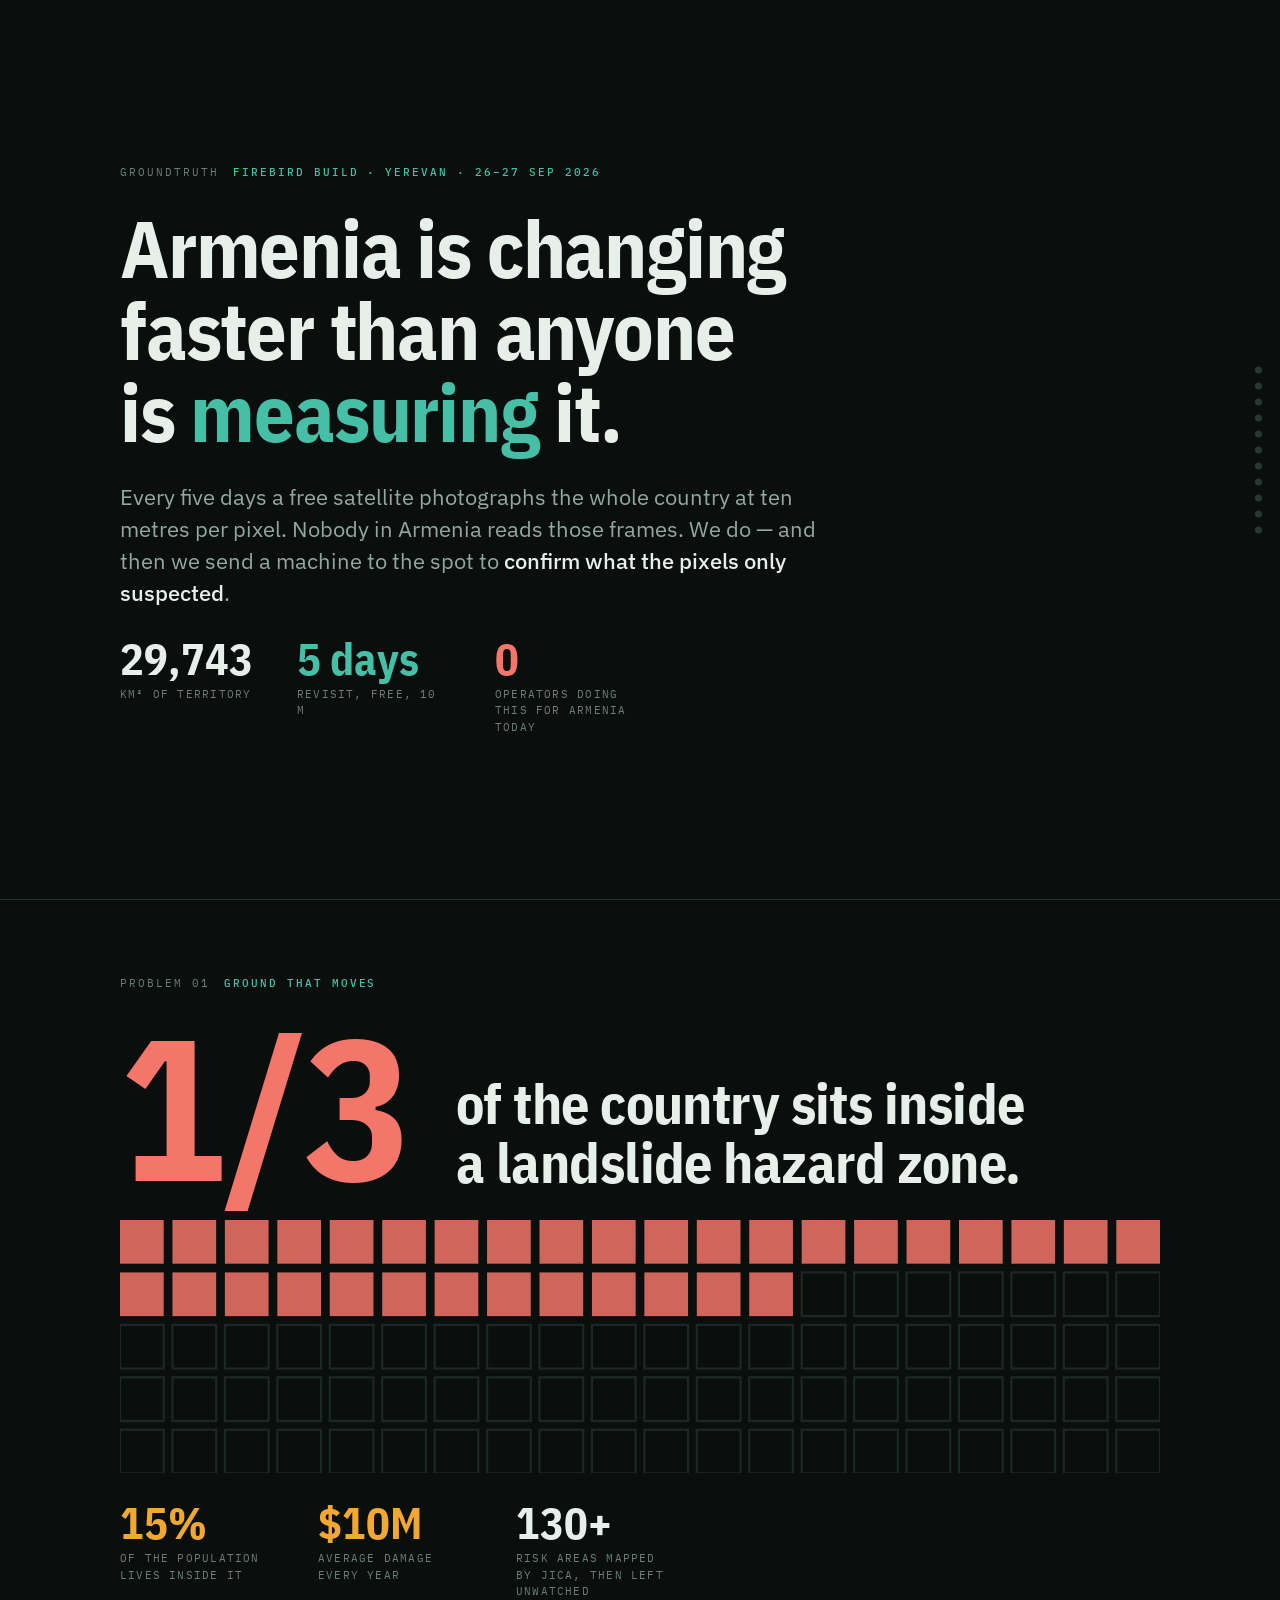
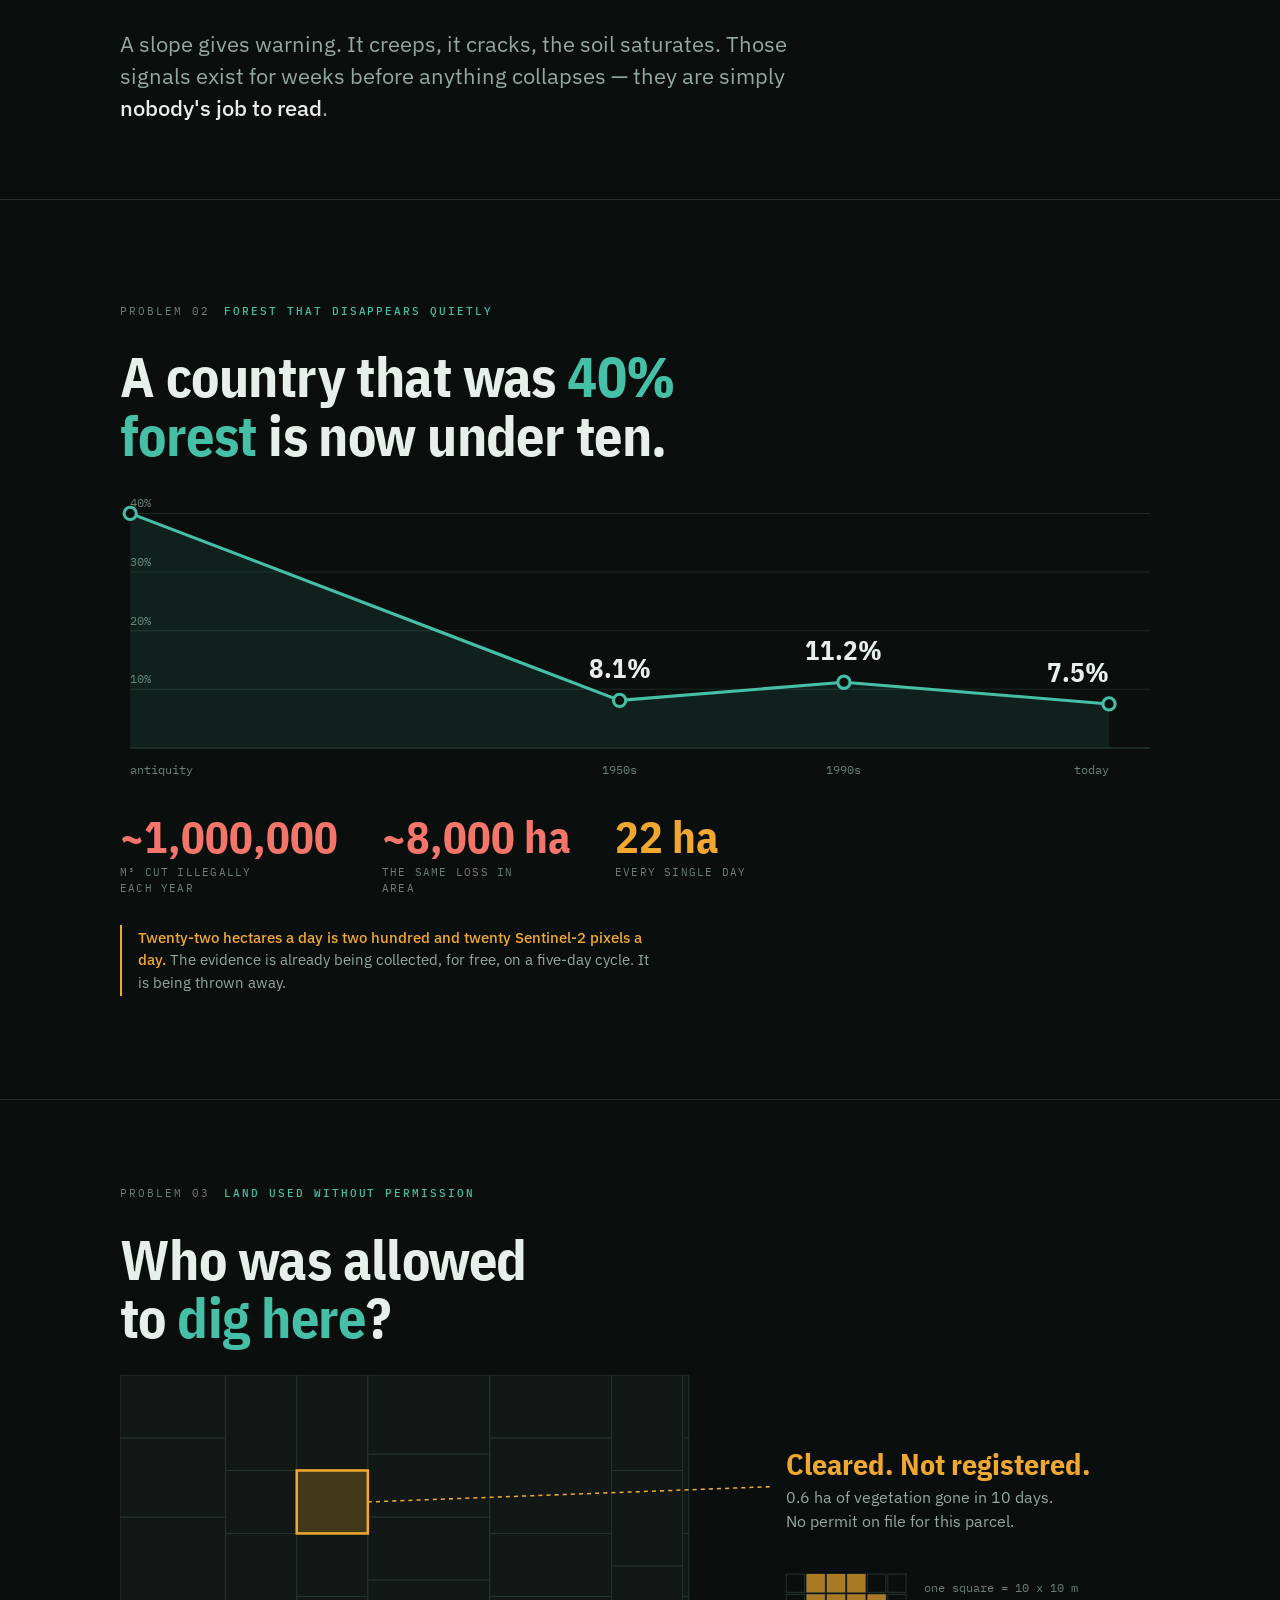
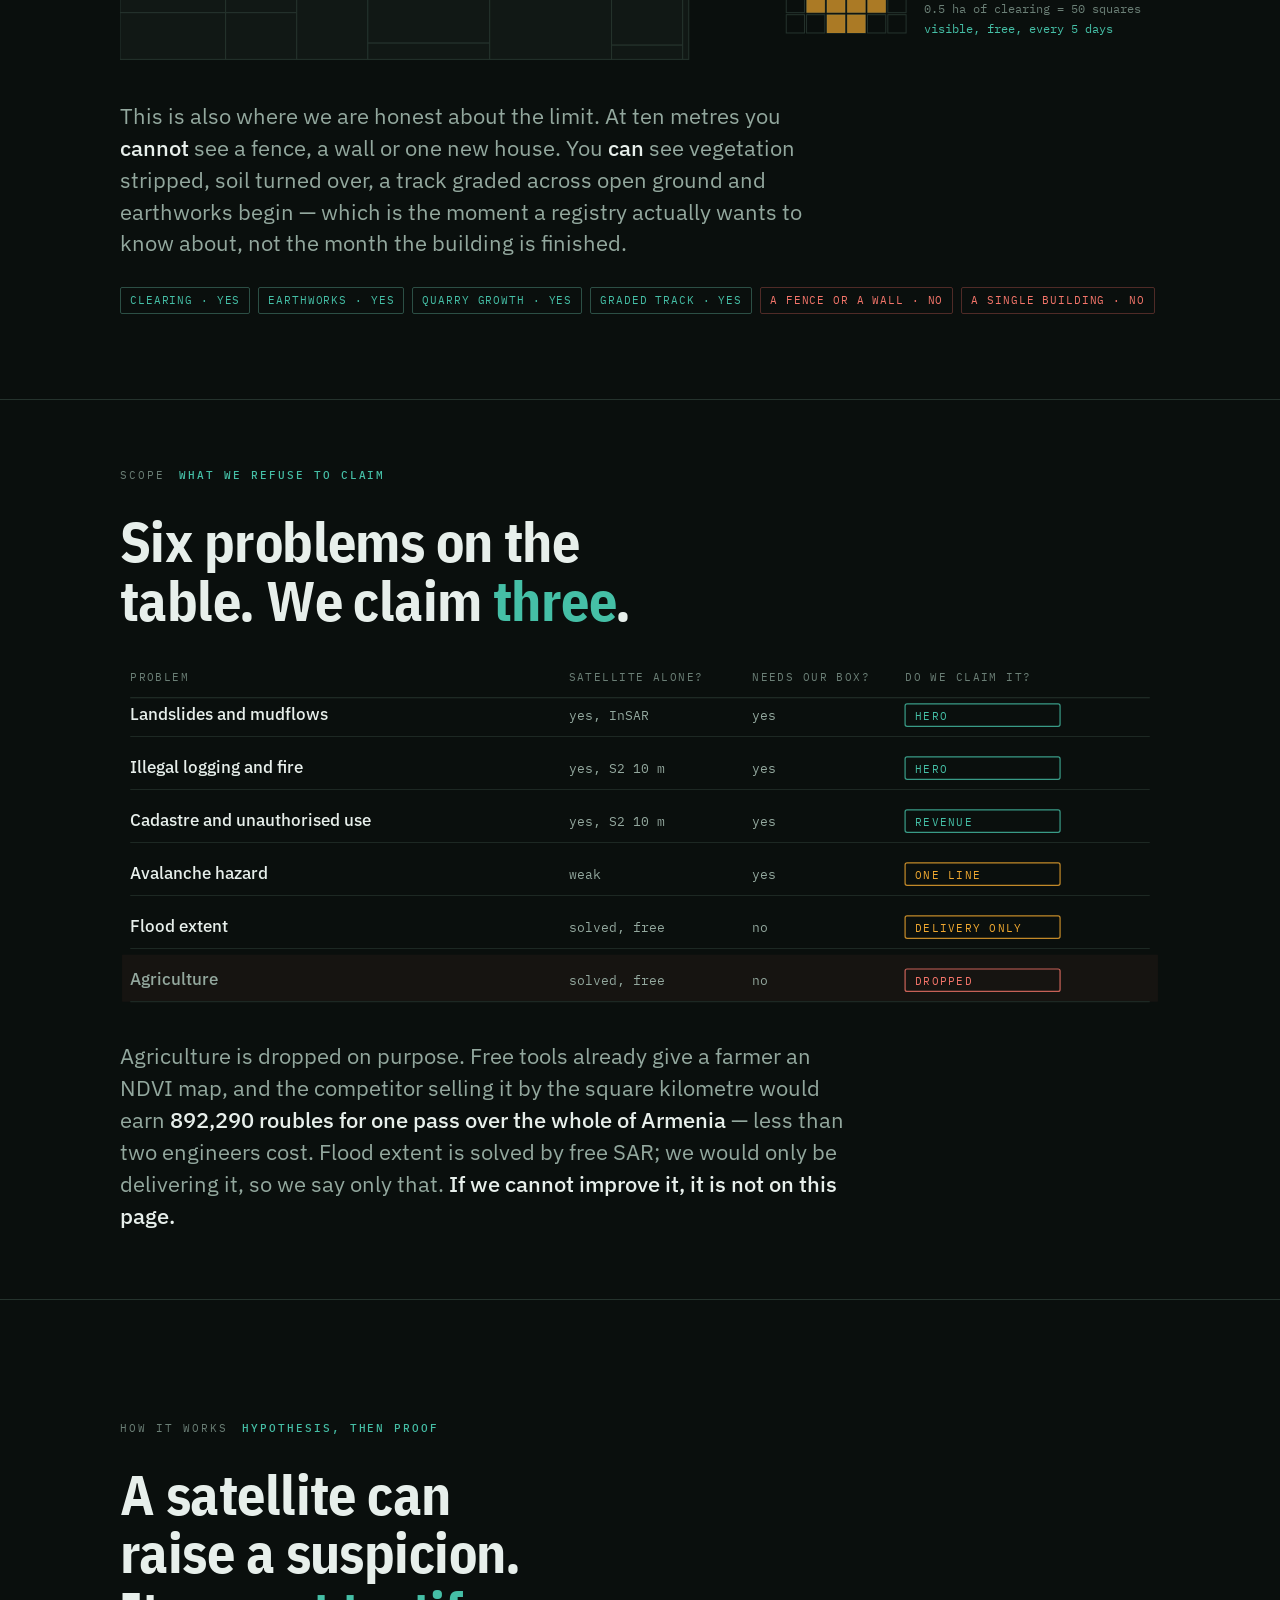
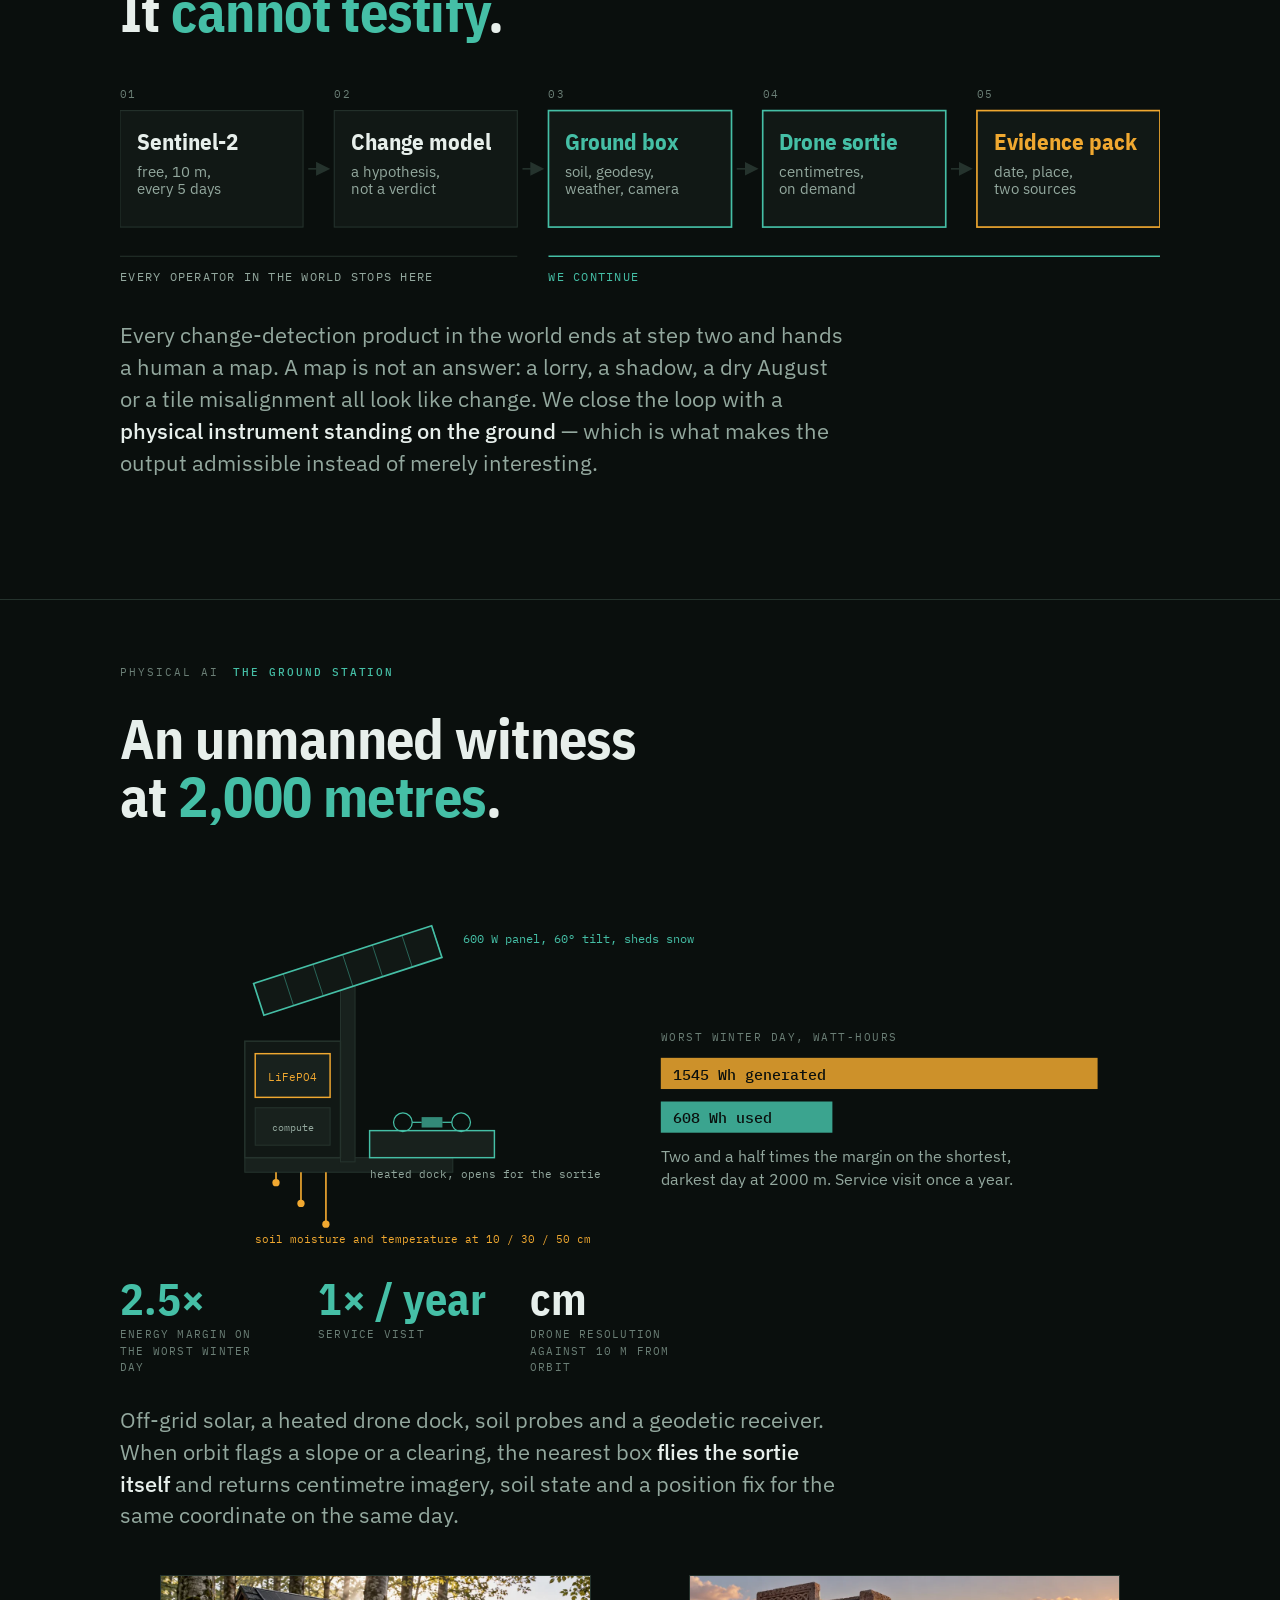
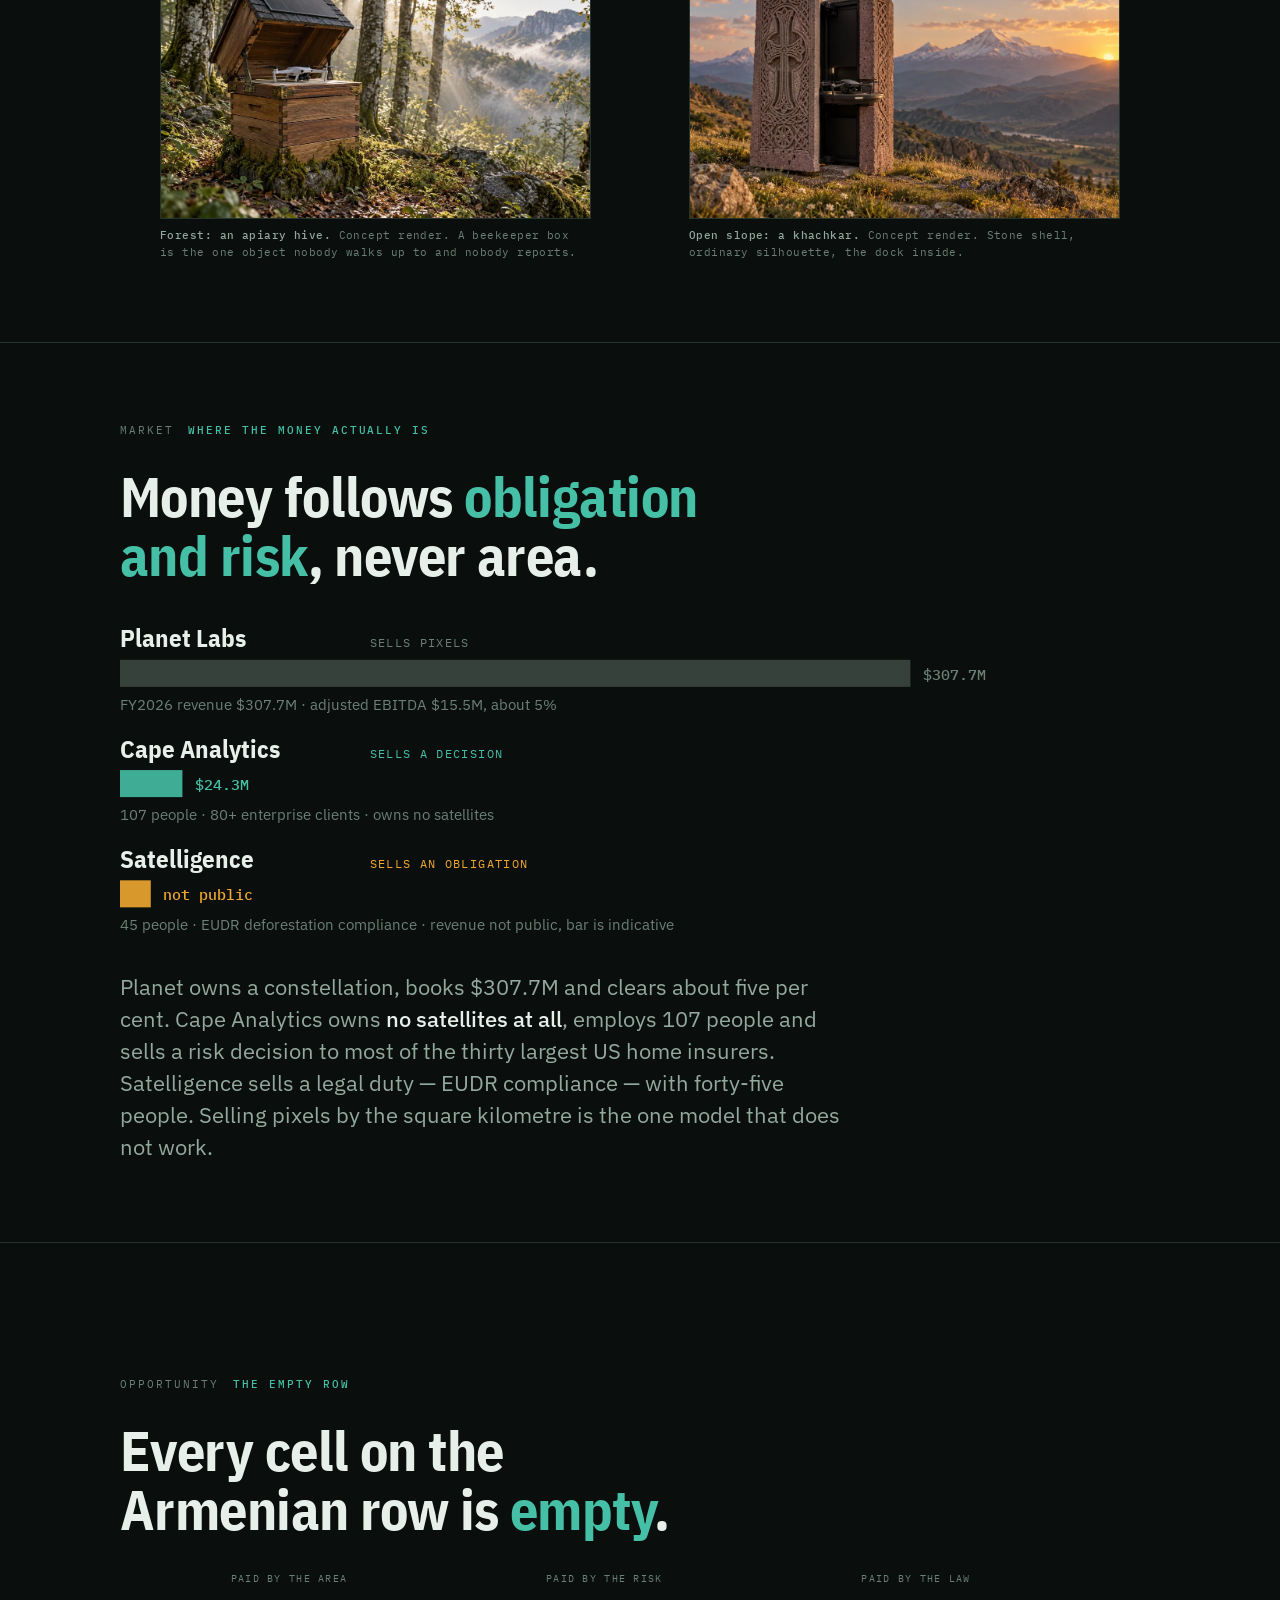
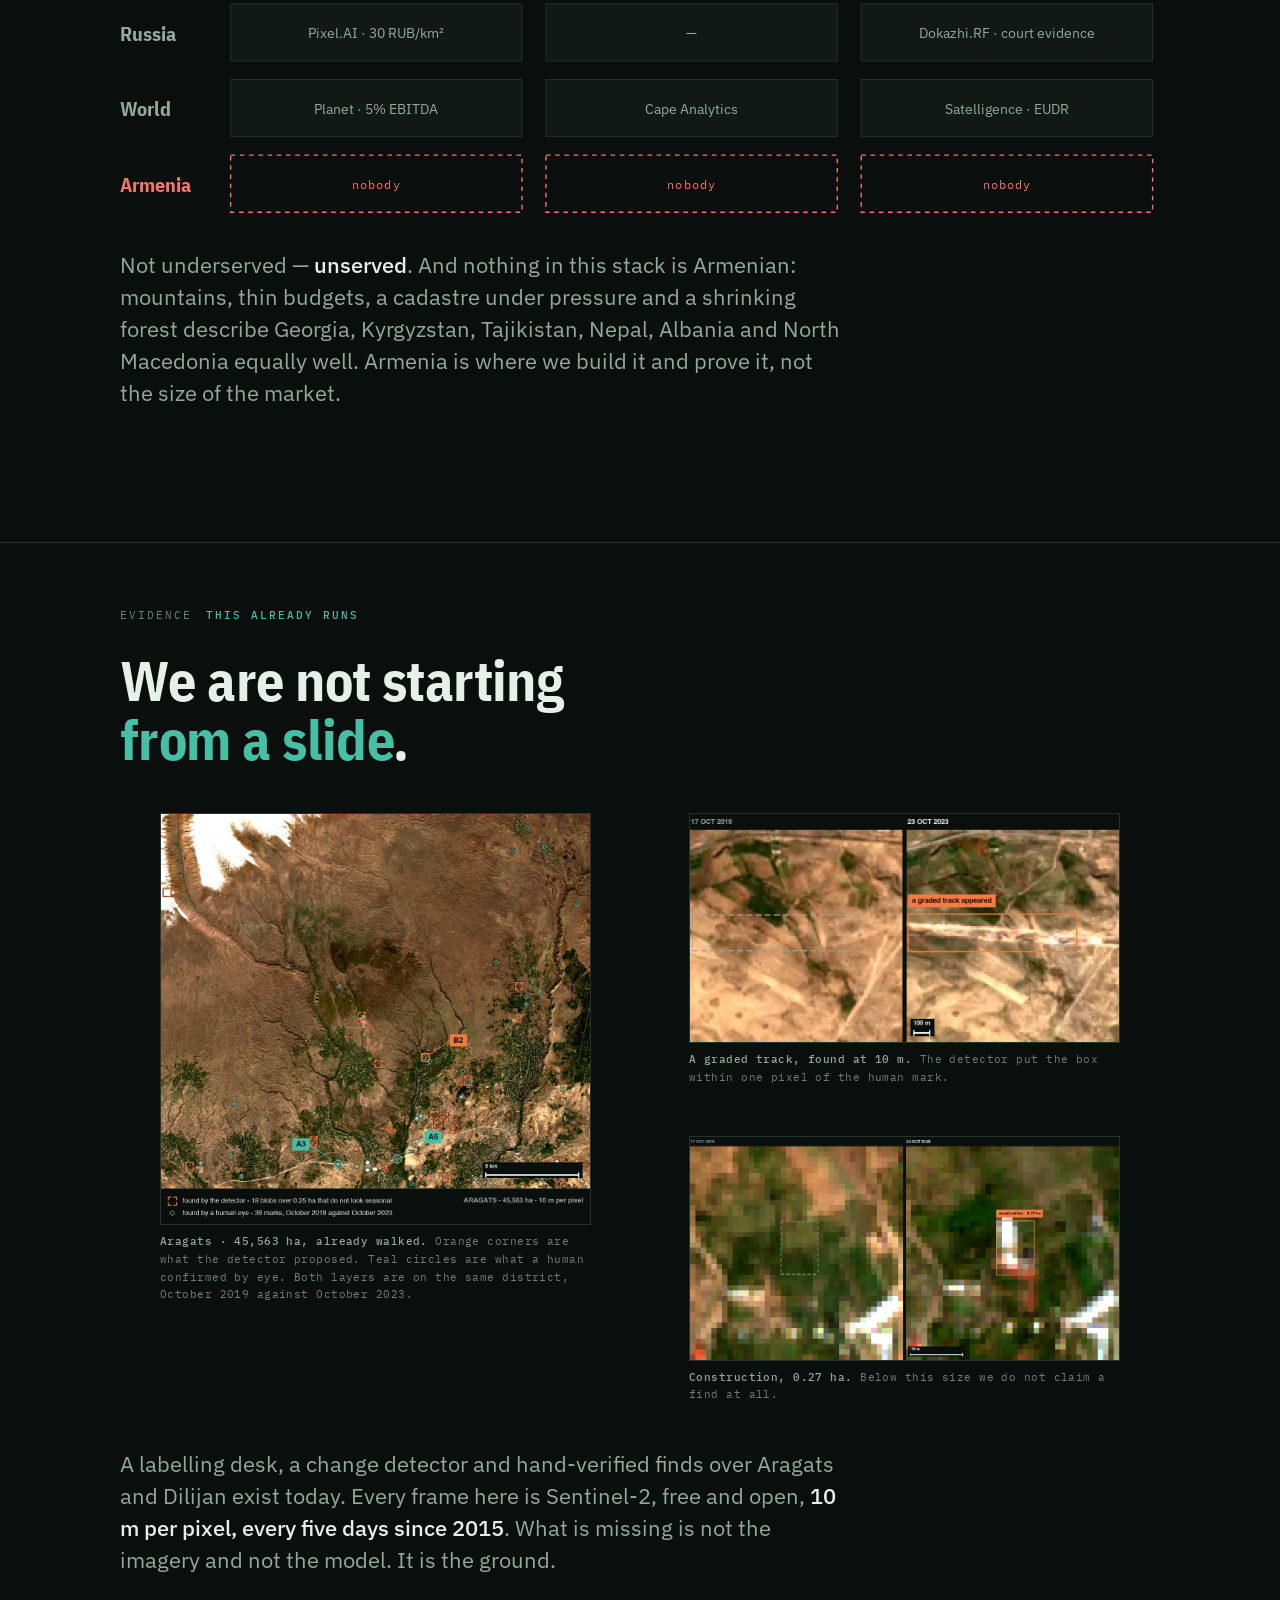
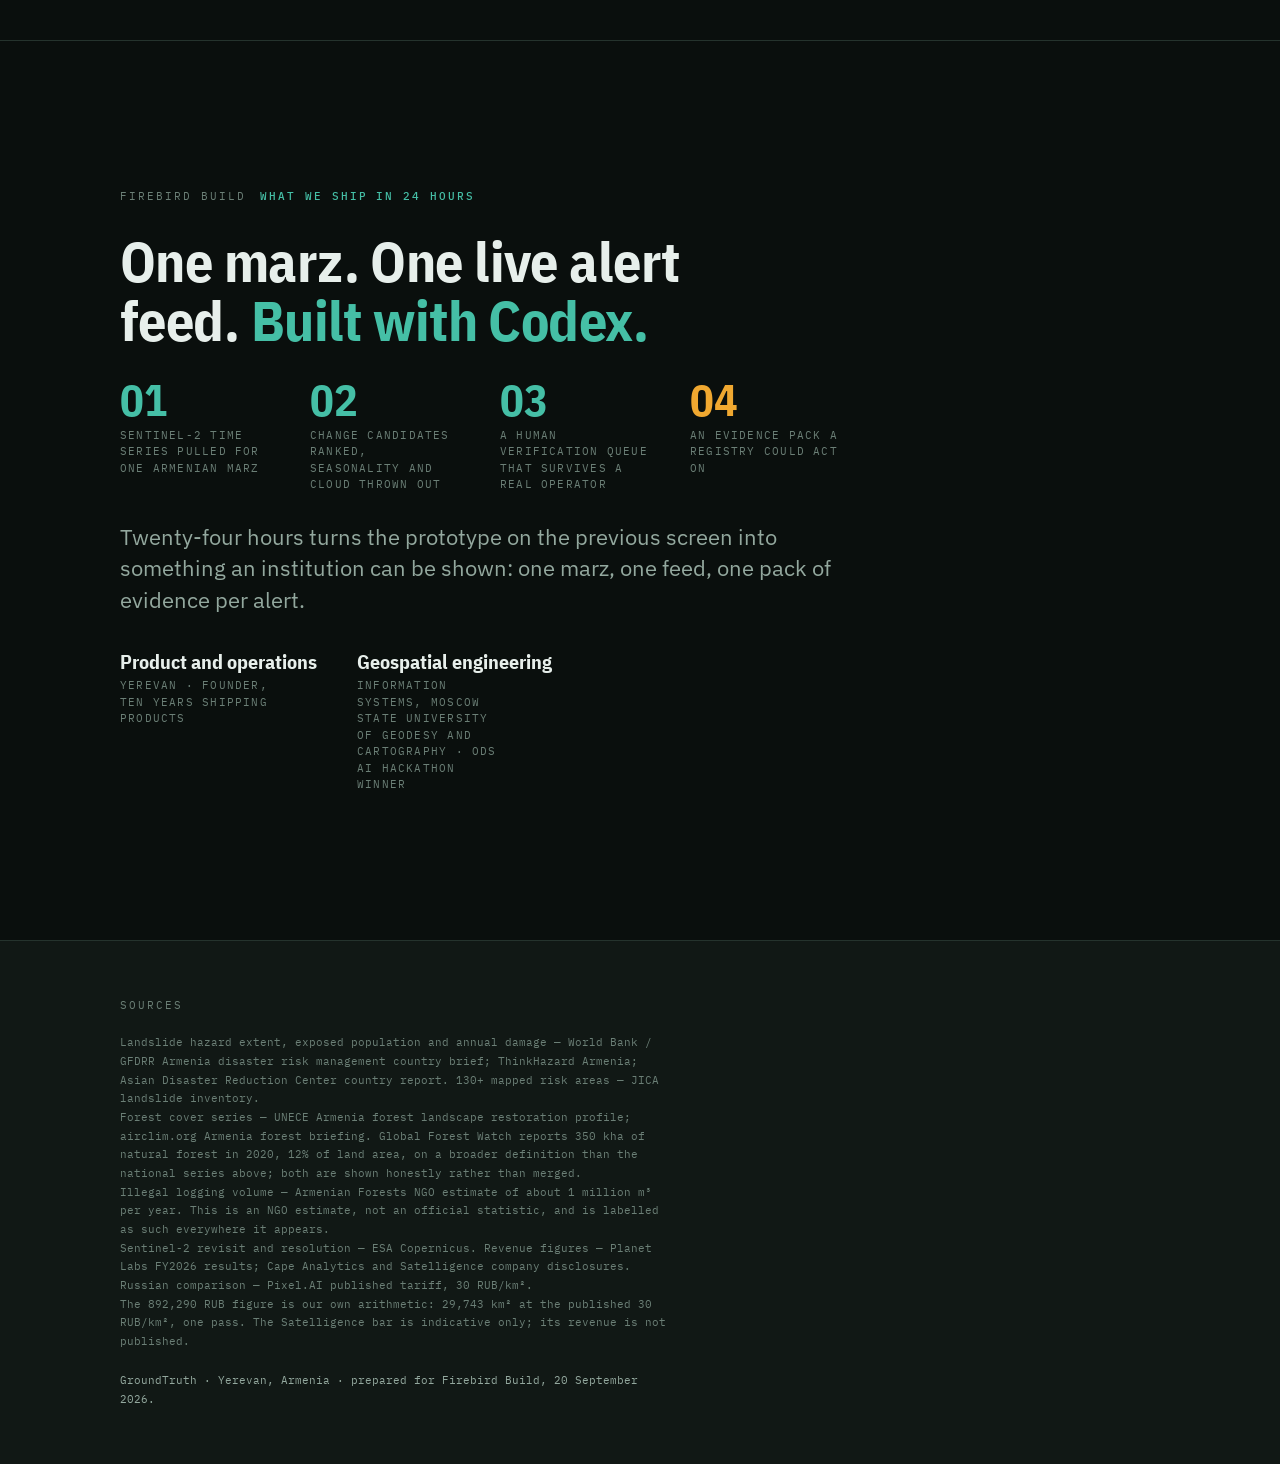
==== commit bba22a38: "Evidence screen with real Sentinel-2 finds, station renders, SVG viewBox fixes - new screen 10: Arag" ====
--- a/index.html
+++ b/index.html
@@ -8,6 +8,9 @@
 <meta property="og:title" content="GroundTruth">
 <meta property="og:description" content="A satellite can raise a suspicion. It cannot testify. We send a machine to the spot.">
 <meta property="og:type" content="website">
+<meta property="og:url" content="https://jerrysahon.github.io/groundtruth/">
+<meta property="og:image" content="https://jerrysahon.github.io/groundtruth/img/map.webp">
+<meta name="twitter:card" content="summary_large_image">
 <link rel="preconnect" href="https://fonts.googleapis.com">
 <link rel="preconnect" href="https://fonts.gstatic.com" crossorigin>
 <link rel="stylesheet" href="https://fonts.googleapis.com/css2?family=IBM+Plex+Sans+Condensed:wght@600;700&family=IBM+Plex+Sans:wght@400;500;600&family=IBM+Plex+Mono:wght@400;500&display=swap">
@@ -79,6 +82,15 @@
 .tag.r{border-color:#4f2b27;color:var(--lim)}
 .note{border-left:2px solid var(--est);padding:2px 0 2px 16px;color:var(--muted);font-size:15px;max-width:60ch}
 .note b{color:var(--est);font-weight:500}
+.shots{display:grid;grid-template-columns:1fr 1fr;gap:18px;width:100%}
+.shot{display:flex;flex-direction:column;gap:8px;min-width:0}
+.shot img{width:100%;height:auto;display:block;border:1px solid var(--line);background:var(--panel2)}
+.shot figcaption{font-family:var(--mono);font-size:11px;line-height:1.6;color:var(--faint);letter-spacing:.04em}
+.shot figcaption b{color:var(--muted);font-weight:500}
+.wide{width:100%;margin:0}
+.wide img{width:100%;height:auto;display:block;border:1px solid var(--line)}
+.wide figcaption{font-family:var(--mono);font-size:11px;line-height:1.6;color:var(--faint);margin-top:8px}
+@media (max-width:760px){.shots{grid-template-columns:1fr}}
 .nav{
   position:fixed;right:18px;top:50%;transform:translateY(-50%);z-index:20;
   display:flex;flex-direction:column;gap:9px;
@@ -100,7 +112,7 @@
 </style>
 </head>
 <body>
-<nav class="nav" aria-label="sections"><a href="#s1" title="1"></a><a href="#s2" title="2"></a><a href="#s3" title="3"></a><a href="#s4" title="4"></a><a href="#s5" title="5"></a><a href="#s6" title="6"></a><a href="#s7" title="7"></a><a href="#s8" title="8"></a><a href="#s9" title="9"></a><a href="#s10" title="10"></a></nav>
+<nav class="nav" aria-label="sections"><a href="#s1" title="1"></a><a href="#s2" title="2"></a><a href="#s3" title="3"></a><a href="#s4" title="4"></a><a href="#s5" title="5"></a><a href="#s6" title="6"></a><a href="#s7" title="7"></a><a href="#s8" title="8"></a><a href="#s9" title="9"></a><a href="#s10" title="10"></a><a href="#s11" title="11"></a></nav>
 <section id="s1">
 <div class="in">
 <div class="eyebrow"><span>GroundTruth</span><b>Firebird Build · Yerevan · 26–27 Sep 2026</b></div>
@@ -133,7 +145,7 @@
 <div class="in">
 <div class="eyebrow"><span>Problem 02</span><b>Forest that disappears quietly</b></div>
 <h2>A country that was <em>40% forest</em> is now under ten.</h2>
-<div class="fig"><svg viewBox="0 0 1000 300" role="img" aria-label="Armenian forest cover falling from 40 percent to about 8 percent"><line x1="0" y1="192.5" x2="1000" y2="192.5" stroke="#1d2823" stroke-width="1"/><text x="0" y="186.5" fill="#6b7f76" font-family="IBM Plex Mono,monospace" font-size="12">10%</text><line x1="0" y1="135.0" x2="1000" y2="135.0" stroke="#1d2823" stroke-width="1"/><text x="0" y="129.0" fill="#6b7f76" font-family="IBM Plex Mono,monospace" font-size="12">20%</text><line x1="0" y1="77.5" x2="1000" y2="77.5" stroke="#1d2823" stroke-width="1"/><text x="0" y="71.5" fill="#6b7f76" font-family="IBM Plex Mono,monospace" font-size="12">30%</text><line x1="0" y1="20.0" x2="1000" y2="20.0" stroke="#1d2823" stroke-width="1"/><text x="0" y="14.0" fill="#6b7f76" font-family="IBM Plex Mono,monospace" font-size="12">40%</text><path d="M 0 20.0 L 480 203.4 L 700 185.6 L 960 206.9 L 960 250 L 0 250 Z" fill="#45bfa6" opacity="0.10"/><path d="M 0 20.0 L 480 203.4 L 700 185.6 L 960 206.9" fill="none" stroke="#45bfa6" stroke-width="3" stroke-linejoin="round"/><circle cx="0" cy="20.0" r="6" fill="#0a0f0d" stroke="#45bfa6" stroke-width="3"/><text x="0" y="-2.0" fill="#e7efeb" font-family="IBM Plex Sans Condensed,sans-serif" font-weight="700" font-size="26" text-anchor="start">40%</text><text x="0" y="276" fill="#6b7f76" font-family="IBM Plex Mono,monospace" font-size="12" text-anchor="start">antiquity</text><circle cx="480" cy="203.4" r="6" fill="#0a0f0d" stroke="#45bfa6" stroke-width="3"/><text x="480" y="181.4" fill="#e7efeb" font-family="IBM Plex Sans Condensed,sans-serif" font-weight="700" font-size="26" text-anchor="middle">8.1%</text><text x="480" y="276" fill="#6b7f76" font-family="IBM Plex Mono,monospace" font-size="12" text-anchor="middle">1950s</text><circle cx="700" cy="185.6" r="6" fill="#0a0f0d" stroke="#45bfa6" stroke-width="3"/><text x="700" y="163.6" fill="#e7efeb" font-family="IBM Plex Sans Condensed,sans-serif" font-weight="700" font-size="26" text-anchor="middle">11.2%</text><text x="700" y="276" fill="#6b7f76" font-family="IBM Plex Mono,monospace" font-size="12" text-anchor="middle">1990s</text><circle cx="960" cy="206.9" r="6" fill="#0a0f0d" stroke="#45bfa6" stroke-width="3"/><text x="960" y="184.9" fill="#e7efeb" font-family="IBM Plex Sans Condensed,sans-serif" font-weight="700" font-size="26" text-anchor="end">7.5%</text><text x="960" y="276" fill="#6b7f76" font-family="IBM Plex Mono,monospace" font-size="12" text-anchor="end">today</text><line x1="0" y1="250" x2="1000" y2="250" stroke="#25332d" stroke-width="1.5"/></svg></div>
+<div class="fig"><svg viewBox="-10 0 1020 288" role="img" aria-label="Armenian forest cover falling from 40 percent to about 8 percent"><line x1="0" y1="192.5" x2="1000" y2="192.5" stroke="#1d2823" stroke-width="1"/><text x="0" y="186.5" fill="#6b7f76" font-family="IBM Plex Mono,monospace" font-size="12">10%</text><line x1="0" y1="135.0" x2="1000" y2="135.0" stroke="#1d2823" stroke-width="1"/><text x="0" y="129.0" fill="#6b7f76" font-family="IBM Plex Mono,monospace" font-size="12">20%</text><line x1="0" y1="77.5" x2="1000" y2="77.5" stroke="#1d2823" stroke-width="1"/><text x="0" y="71.5" fill="#6b7f76" font-family="IBM Plex Mono,monospace" font-size="12">30%</text><line x1="0" y1="20.0" x2="1000" y2="20.0" stroke="#1d2823" stroke-width="1"/><text x="0" y="14.0" fill="#6b7f76" font-family="IBM Plex Mono,monospace" font-size="12">40%</text><path d="M 0 20.0 L 480 203.4 L 700 185.6 L 960 206.9 L 960 250 L 0 250 Z" fill="#45bfa6" opacity="0.10"/><path d="M 0 20.0 L 480 203.4 L 700 185.6 L 960 206.9" fill="none" stroke="#45bfa6" stroke-width="3" stroke-linejoin="round"/><circle cx="0" cy="20.0" r="6" fill="#0a0f0d" stroke="#45bfa6" stroke-width="3"/><text x="0" y="-2.0" fill="#e7efeb" font-family="IBM Plex Sans Condensed,sans-serif" font-weight="700" font-size="26" text-anchor="start">40%</text><text x="0" y="276" fill="#6b7f76" font-family="IBM Plex Mono,monospace" font-size="12" text-anchor="start">antiquity</text><circle cx="480" cy="203.4" r="6" fill="#0a0f0d" stroke="#45bfa6" stroke-width="3"/><text x="480" y="181.4" fill="#e7efeb" font-family="IBM Plex Sans Condensed,sans-serif" font-weight="700" font-size="26" text-anchor="middle">8.1%</text><text x="480" y="276" fill="#6b7f76" font-family="IBM Plex Mono,monospace" font-size="12" text-anchor="middle">1950s</text><circle cx="700" cy="185.6" r="6" fill="#0a0f0d" stroke="#45bfa6" stroke-width="3"/><text x="700" y="163.6" fill="#e7efeb" font-family="IBM Plex Sans Condensed,sans-serif" font-weight="700" font-size="26" text-anchor="middle">11.2%</text><text x="700" y="276" fill="#6b7f76" font-family="IBM Plex Mono,monospace" font-size="12" text-anchor="middle">1990s</text><circle cx="960" cy="206.9" r="6" fill="#0a0f0d" stroke="#45bfa6" stroke-width="3"/><text x="960" y="184.9" fill="#e7efeb" font-family="IBM Plex Sans Condensed,sans-serif" font-weight="700" font-size="26" text-anchor="end">7.5%</text><text x="960" y="276" fill="#6b7f76" font-family="IBM Plex Mono,monospace" font-size="12" text-anchor="end">today</text><line x1="0" y1="250" x2="1000" y2="250" stroke="#25332d" stroke-width="1.5"/></svg></div>
 <div class="row">
   <div class="stat r"><span class="n">~1,000,000</span><span class="k">m³ cut illegally each year</span></div>
   <div class="stat r"><span class="n">~8,000 ha</span><span class="k">the same loss in area</span></div>
@@ -146,16 +158,16 @@
 <div class="in">
 <div class="eyebrow"><span>Problem 03</span><b>Land used without permission</b></div>
 <h2>Who was allowed to <em>dig here</em>?</h2>
-<div class="fig"><svg viewBox="0 0 1000 330" role="img" aria-label="A cadastre grid where one parcel has been cleared"><rect x="0" y="0" width="104" height="62" fill="#111815" stroke="#25332d" stroke-width="1"/><rect x="0" y="62" width="104" height="78" fill="#111815" stroke="#25332d" stroke-width="1"/><rect x="0" y="140" width="104" height="94" fill="#111815" stroke="#25332d" stroke-width="1"/><rect x="0" y="234" width="104" height="46" fill="#111815" stroke="#25332d" stroke-width="1"/><rect x="104" y="0" width="70" height="94" fill="#111815" stroke="#25332d" stroke-width="1"/><rect x="104" y="94" width="70" height="62" fill="#111815" stroke="#25332d" stroke-width="1"/><rect x="104" y="156" width="70" height="78" fill="#111815" stroke="#25332d" stroke-width="1"/><rect x="104" y="234" width="70" height="46" fill="#111815" stroke="#25332d" stroke-width="1"/><rect x="174" y="0" width="70" height="94" fill="#111815" stroke="#25332d" stroke-width="1"/><rect x="174" y="94" width="70" height="62" fill="#111815" stroke="#25332d" stroke-width="1"/><rect x="174" y="156" width="70" height="62" fill="#111815" stroke="#25332d" stroke-width="1"/><rect x="174" y="218" width="70" height="62" fill="#111815" stroke="#25332d" stroke-width="1"/><rect x="244" y="0" width="120" height="78" fill="#111815" stroke="#25332d" stroke-width="1"/><rect x="244" y="78" width="120" height="62" fill="#111815" stroke="#25332d" stroke-width="1"/><rect x="244" y="140" width="120" height="62" fill="#111815" stroke="#25332d" stroke-width="1"/><rect x="244" y="202" width="120" height="62" fill="#111815" stroke="#25332d" stroke-width="1"/><rect x="244" y="264" width="120" height="16" fill="#111815" stroke="#25332d" stroke-width="1"/><rect x="364" y="0" width="120" height="62" fill="#111815" stroke="#25332d" stroke-width="1"/><rect x="364" y="62" width="120" height="94" fill="#111815" stroke="#25332d" stroke-width="1"/><rect x="364" y="156" width="120" height="62" fill="#111815" stroke="#25332d" stroke-width="1"/><rect x="364" y="218" width="120" height="62" fill="#111815" stroke="#25332d" stroke-width="1"/><rect x="484" y="0" width="70" height="94" fill="#111815" stroke="#25332d" stroke-width="1"/><rect x="484" y="94" width="70" height="94" fill="#111815" stroke="#25332d" stroke-width="1"/><rect x="484" y="188" width="70" height="78" fill="#111815" stroke="#25332d" stroke-width="1"/><rect x="484" y="266" width="70" height="14" fill="#111815" stroke="#25332d" stroke-width="1"/><rect x="554" y="0" width="6" height="62" fill="#111815" stroke="#25332d" stroke-width="1"/><rect x="554" y="62" width="6" height="94" fill="#111815" stroke="#25332d" stroke-width="1"/><rect x="554" y="156" width="6" height="62" fill="#111815" stroke="#25332d" stroke-width="1"/><rect x="554" y="218" width="6" height="62" fill="#111815" stroke="#25332d" stroke-width="1"/><rect x="174" y="94" width="70" height="62" fill="#f0a830" opacity="0.22"/><rect x="174" y="94" width="70" height="62" fill="none" stroke="#f0a830" stroke-width="2.5"/><line x1="244" y1="125" x2="640" y2="110" stroke="#f0a830" stroke-width="1.5" stroke-dasharray="4 4"/><text x="656" y="98" fill="#f0a830" font-family="IBM Plex Sans Condensed,sans-serif" font-weight="700" font-size="30">Cleared. Not registered.</text><text x="656" y="126" fill="#93a89e" font-family="IBM Plex Sans,sans-serif" font-size="16">0.6 ha of vegetation gone in 10 days.</text><text x="656" y="150" fill="#93a89e" font-family="IBM Plex Sans,sans-serif" font-size="16">No permit on file for this parcel.</text><g transform="translate(656,196)"><rect x="0" y="0" width="18" height="18" fill="none" stroke="#25332d" stroke-width="1"/><rect x="0" y="20" width="18" height="18" fill="none" stroke="#25332d" stroke-width="1"/><rect x="0" y="40" width="18" height="18" fill="none" stroke="#25332d" stroke-width="1"/><rect x="20" y="0" width="18" height="18" fill="none" stroke="#25332d" stroke-width="1"/><rect x="20" y="20" width="18" height="18" fill="none" stroke="#25332d" stroke-width="1"/><rect x="20" y="40" width="18" height="18" fill="none" stroke="#25332d" stroke-width="1"/><rect x="40" y="0" width="18" height="18" fill="none" stroke="#25332d" stroke-width="1"/><rect x="40" y="20" width="18" height="18" fill="none" stroke="#25332d" stroke-width="1"/><rect x="40" y="40" width="18" height="18" fill="none" stroke="#25332d" stroke-width="1"/><rect x="60" y="0" width="18" height="18" fill="none" stroke="#25332d" stroke-width="1"/><rect x="60" y="20" width="18" height="18" fill="none" stroke="#25332d" stroke-width="1"/><rect x="60" y="40" width="18" height="18" fill="none" stroke="#25332d" stroke-width="1"/><rect x="80" y="0" width="18" height="18" fill="none" stroke="#25332d" stroke-width="1"/><rect x="80" y="20" width="18" height="18" fill="none" stroke="#25332d" stroke-width="1"/><rect x="80" y="40" width="18" height="18" fill="none" stroke="#25332d" stroke-width="1"/><rect x="100" y="0" width="18" height="18" fill="none" stroke="#25332d" stroke-width="1"/><rect x="100" y="20" width="18" height="18" fill="none" stroke="#25332d" stroke-width="1"/><rect x="100" y="40" width="18" height="18" fill="none" stroke="#25332d" stroke-width="1"/><rect x="20" y="0" width="18" height="18" fill="#f0a830" opacity="0.7"/><rect x="40" y="0" width="18" height="18" fill="#f0a830" opacity="0.7"/><rect x="40" y="20" width="18" height="18" fill="#f0a830" opacity="0.7"/><rect x="60" y="20" width="18" height="18" fill="#f0a830" opacity="0.7"/><rect x="20" y="20" width="18" height="18" fill="#f0a830" opacity="0.7"/><rect x="60" y="0" width="18" height="18" fill="#f0a830" opacity="0.7"/><rect x="80" y="20" width="18" height="18" fill="#f0a830" opacity="0.7"/><rect x="40" y="40" width="18" height="18" fill="#f0a830" opacity="0.7"/><rect x="60" y="40" width="18" height="18" fill="#f0a830" opacity="0.7"/><text x="136" y="18" fill="#6b7f76" font-family="IBM Plex Mono,monospace" font-size="12">one square = 10 x 10 m</text><text x="136" y="38" fill="#6b7f76" font-family="IBM Plex Mono,monospace" font-size="12">0.5 ha of clearing = 50 squares</text><text x="136" y="58" fill="#45bfa6" font-family="IBM Plex Mono,monospace" font-size="12">visible, free, every 5 days</text></g></svg></div>
-<p class="lede">This is also where we are honest about the limit. At ten metres you <b>cannot</b> see a new road, a fence or a wall. You <b>can</b> see vegetation stripped, soil turned over and earthworks begin — which is the moment a registry actually wants to know about, not the month the building is finished.</p>
-<div class="tags"><span class="tag t">clearing · yes</span><span class="tag t">earthworks · yes</span><span class="tag t">quarry growth · yes</span><span class="tag r">new road · no</span><span class="tag r">a single building · no</span></div>
+<div class="fig"><svg viewBox="0 0 1024 292" role="img" aria-label="A cadastre grid where one parcel has been cleared"><rect x="0" y="0" width="104" height="62" fill="#111815" stroke="#25332d" stroke-width="1"/><rect x="0" y="62" width="104" height="78" fill="#111815" stroke="#25332d" stroke-width="1"/><rect x="0" y="140" width="104" height="94" fill="#111815" stroke="#25332d" stroke-width="1"/><rect x="0" y="234" width="104" height="46" fill="#111815" stroke="#25332d" stroke-width="1"/><rect x="104" y="0" width="70" height="94" fill="#111815" stroke="#25332d" stroke-width="1"/><rect x="104" y="94" width="70" height="62" fill="#111815" stroke="#25332d" stroke-width="1"/><rect x="104" y="156" width="70" height="78" fill="#111815" stroke="#25332d" stroke-width="1"/><rect x="104" y="234" width="70" height="46" fill="#111815" stroke="#25332d" stroke-width="1"/><rect x="174" y="0" width="70" height="94" fill="#111815" stroke="#25332d" stroke-width="1"/><rect x="174" y="94" width="70" height="62" fill="#111815" stroke="#25332d" stroke-width="1"/><rect x="174" y="156" width="70" height="62" fill="#111815" stroke="#25332d" stroke-width="1"/><rect x="174" y="218" width="70" height="62" fill="#111815" stroke="#25332d" stroke-width="1"/><rect x="244" y="0" width="120" height="78" fill="#111815" stroke="#25332d" stroke-width="1"/><rect x="244" y="78" width="120" height="62" fill="#111815" stroke="#25332d" stroke-width="1"/><rect x="244" y="140" width="120" height="62" fill="#111815" stroke="#25332d" stroke-width="1"/><rect x="244" y="202" width="120" height="62" fill="#111815" stroke="#25332d" stroke-width="1"/><rect x="244" y="264" width="120" height="16" fill="#111815" stroke="#25332d" stroke-width="1"/><rect x="364" y="0" width="120" height="62" fill="#111815" stroke="#25332d" stroke-width="1"/><rect x="364" y="62" width="120" height="94" fill="#111815" stroke="#25332d" stroke-width="1"/><rect x="364" y="156" width="120" height="62" fill="#111815" stroke="#25332d" stroke-width="1"/><rect x="364" y="218" width="120" height="62" fill="#111815" stroke="#25332d" stroke-width="1"/><rect x="484" y="0" width="70" height="94" fill="#111815" stroke="#25332d" stroke-width="1"/><rect x="484" y="94" width="70" height="94" fill="#111815" stroke="#25332d" stroke-width="1"/><rect x="484" y="188" width="70" height="78" fill="#111815" stroke="#25332d" stroke-width="1"/><rect x="484" y="266" width="70" height="14" fill="#111815" stroke="#25332d" stroke-width="1"/><rect x="554" y="0" width="6" height="62" fill="#111815" stroke="#25332d" stroke-width="1"/><rect x="554" y="62" width="6" height="94" fill="#111815" stroke="#25332d" stroke-width="1"/><rect x="554" y="156" width="6" height="62" fill="#111815" stroke="#25332d" stroke-width="1"/><rect x="554" y="218" width="6" height="62" fill="#111815" stroke="#25332d" stroke-width="1"/><rect x="174" y="94" width="70" height="62" fill="#f0a830" opacity="0.22"/><rect x="174" y="94" width="70" height="62" fill="none" stroke="#f0a830" stroke-width="2.5"/><line x1="244" y1="125" x2="640" y2="110" stroke="#f0a830" stroke-width="1.5" stroke-dasharray="4 4"/><text x="656" y="98" fill="#f0a830" font-family="IBM Plex Sans Condensed,sans-serif" font-weight="700" font-size="30">Cleared. Not registered.</text><text x="656" y="126" fill="#93a89e" font-family="IBM Plex Sans,sans-serif" font-size="16">0.6 ha of vegetation gone in 10 days.</text><text x="656" y="150" fill="#93a89e" font-family="IBM Plex Sans,sans-serif" font-size="16">No permit on file for this parcel.</text><g transform="translate(656,196)"><rect x="0" y="0" width="18" height="18" fill="none" stroke="#25332d" stroke-width="1"/><rect x="0" y="20" width="18" height="18" fill="none" stroke="#25332d" stroke-width="1"/><rect x="0" y="40" width="18" height="18" fill="none" stroke="#25332d" stroke-width="1"/><rect x="20" y="0" width="18" height="18" fill="none" stroke="#25332d" stroke-width="1"/><rect x="20" y="20" width="18" height="18" fill="none" stroke="#25332d" stroke-width="1"/><rect x="20" y="40" width="18" height="18" fill="none" stroke="#25332d" stroke-width="1"/><rect x="40" y="0" width="18" height="18" fill="none" stroke="#25332d" stroke-width="1"/><rect x="40" y="20" width="18" height="18" fill="none" stroke="#25332d" stroke-width="1"/><rect x="40" y="40" width="18" height="18" fill="none" stroke="#25332d" stroke-width="1"/><rect x="60" y="0" width="18" height="18" fill="none" stroke="#25332d" stroke-width="1"/><rect x="60" y="20" width="18" height="18" fill="none" stroke="#25332d" stroke-width="1"/><rect x="60" y="40" width="18" height="18" fill="none" stroke="#25332d" stroke-width="1"/><rect x="80" y="0" width="18" height="18" fill="none" stroke="#25332d" stroke-width="1"/><rect x="80" y="20" width="18" height="18" fill="none" stroke="#25332d" stroke-width="1"/><rect x="80" y="40" width="18" height="18" fill="none" stroke="#25332d" stroke-width="1"/><rect x="100" y="0" width="18" height="18" fill="none" stroke="#25332d" stroke-width="1"/><rect x="100" y="20" width="18" height="18" fill="none" stroke="#25332d" stroke-width="1"/><rect x="100" y="40" width="18" height="18" fill="none" stroke="#25332d" stroke-width="1"/><rect x="20" y="0" width="18" height="18" fill="#f0a830" opacity="0.7"/><rect x="40" y="0" width="18" height="18" fill="#f0a830" opacity="0.7"/><rect x="40" y="20" width="18" height="18" fill="#f0a830" opacity="0.7"/><rect x="60" y="20" width="18" height="18" fill="#f0a830" opacity="0.7"/><rect x="20" y="20" width="18" height="18" fill="#f0a830" opacity="0.7"/><rect x="60" y="0" width="18" height="18" fill="#f0a830" opacity="0.7"/><rect x="80" y="20" width="18" height="18" fill="#f0a830" opacity="0.7"/><rect x="40" y="40" width="18" height="18" fill="#f0a830" opacity="0.7"/><rect x="60" y="40" width="18" height="18" fill="#f0a830" opacity="0.7"/><text x="136" y="18" fill="#6b7f76" font-family="IBM Plex Mono,monospace" font-size="12">one square = 10 x 10 m</text><text x="136" y="38" fill="#6b7f76" font-family="IBM Plex Mono,monospace" font-size="12">0.5 ha of clearing = 50 squares</text><text x="136" y="58" fill="#45bfa6" font-family="IBM Plex Mono,monospace" font-size="12">visible, free, every 5 days</text></g></svg></div>
+<p class="lede">This is also where we are honest about the limit. At ten metres you <b>cannot</b> see a fence, a wall or one new house. You <b>can</b> see vegetation stripped, soil turned over, a track graded across open ground and earthworks begin — which is the moment a registry actually wants to know about, not the month the building is finished.</p>
+<div class="tags"><span class="tag t">clearing · yes</span><span class="tag t">earthworks · yes</span><span class="tag t">quarry growth · yes</span><span class="tag t">graded track · yes</span><span class="tag r">a fence or a wall · no</span><span class="tag r">a single building · no</span></div>
 </div>
 </section>
 <section id="s5">
 <div class="in">
 <div class="eyebrow"><span>Scope</span><b>What we refuse to claim</b></div>
 <h2>Six problems on the table. We claim <em>three</em>.</h2>
-<div class="fig"><svg viewBox="0 0 1000 388" role="img" aria-label="Six monitoring problems and which three we claim"><text x="0" y="24" fill="#6b7f76" font-family="IBM Plex Mono,monospace" font-size="11" letter-spacing="1.4">PROBLEM</text><text x="430" y="24" fill="#6b7f76" font-family="IBM Plex Mono,monospace" font-size="11" letter-spacing="1.4">SATELLITE ALONE?</text><text x="610" y="24" fill="#6b7f76" font-family="IBM Plex Mono,monospace" font-size="11" letter-spacing="1.4">NEEDS OUR BOX?</text><text x="760" y="24" fill="#6b7f76" font-family="IBM Plex Mono,monospace" font-size="11" letter-spacing="1.4">DO WE CLAIM IT?</text><line x1="0" y1="40" x2="1000" y2="40" stroke="#25332d" stroke-width="1"/><text x="0" y="62" fill="#e7efeb" font-family="IBM Plex Sans,sans-serif" font-size="17" font-weight="500">Landslides and mudflows</text><text x="430" y="62" fill="#93a89e" font-family="IBM Plex Mono,monospace" font-size="13">yes, InSAR</text><text x="610" y="62" fill="#93a89e" font-family="IBM Plex Mono,monospace" font-size="13">yes</text><rect x="760" y="46" width="152" height="22" rx="2" fill="none" stroke="#45bfa6" stroke-width="1.2" opacity="0.8"/><text x="770" y="62" fill="#45bfa6" font-family="IBM Plex Mono,monospace" font-size="11" letter-spacing="1.2">HERO</text><line x1="0" y1="78" x2="1000" y2="78" stroke="#1d2823" stroke-width="1"/><text x="0" y="114" fill="#e7efeb" font-family="IBM Plex Sans,sans-serif" font-size="17" font-weight="500">Illegal logging and fire</text><text x="430" y="114" fill="#93a89e" font-family="IBM Plex Mono,monospace" font-size="13">yes, S2 10 m</text><text x="610" y="114" fill="#93a89e" font-family="IBM Plex Mono,monospace" font-size="13">yes</text><rect x="760" y="98" width="152" height="22" rx="2" fill="none" stroke="#45bfa6" stroke-width="1.2" opacity="0.8"/><text x="770" y="114" fill="#45bfa6" font-family="IBM Plex Mono,monospace" font-size="11" letter-spacing="1.2">HERO</text><line x1="0" y1="130" x2="1000" y2="130" stroke="#1d2823" stroke-width="1"/><text x="0" y="166" fill="#e7efeb" font-family="IBM Plex Sans,sans-serif" font-size="17" font-weight="500">Cadastre and unauthorised use</text><text x="430" y="166" fill="#93a89e" font-family="IBM Plex Mono,monospace" font-size="13">yes, S2 10 m</text><text x="610" y="166" fill="#93a89e" font-family="IBM Plex Mono,monospace" font-size="13">yes</text><rect x="760" y="150" width="152" height="22" rx="2" fill="none" stroke="#45bfa6" stroke-width="1.2" opacity="0.8"/><text x="770" y="166" fill="#45bfa6" font-family="IBM Plex Mono,monospace" font-size="11" letter-spacing="1.2">REVENUE</text><line x1="0" y1="182" x2="1000" y2="182" stroke="#1d2823" stroke-width="1"/><text x="0" y="218" fill="#e7efeb" font-family="IBM Plex Sans,sans-serif" font-size="17" font-weight="500">Avalanche hazard</text><text x="430" y="218" fill="#93a89e" font-family="IBM Plex Mono,monospace" font-size="13">weak</text><text x="610" y="218" fill="#93a89e" font-family="IBM Plex Mono,monospace" font-size="13">yes</text><rect x="760" y="202" width="152" height="22" rx="2" fill="none" stroke="#f0a830" stroke-width="1.2" opacity="0.8"/><text x="770" y="218" fill="#f0a830" font-family="IBM Plex Mono,monospace" font-size="11" letter-spacing="1.2">ONE LINE</text><line x1="0" y1="234" x2="1000" y2="234" stroke="#1d2823" stroke-width="1"/><text x="0" y="270" fill="#e7efeb" font-family="IBM Plex Sans,sans-serif" font-size="17" font-weight="500">Flood extent</text><text x="430" y="270" fill="#93a89e" font-family="IBM Plex Mono,monospace" font-size="13">solved, free</text><text x="610" y="270" fill="#93a89e" font-family="IBM Plex Mono,monospace" font-size="13">no</text><rect x="760" y="254" width="152" height="22" rx="2" fill="none" stroke="#f0a830" stroke-width="1.2" opacity="0.8"/><text x="770" y="270" fill="#f0a830" font-family="IBM Plex Mono,monospace" font-size="11" letter-spacing="1.2">DELIVERY ONLY</text><line x1="0" y1="286" x2="1000" y2="286" stroke="#1d2823" stroke-width="1"/><rect x="-8" y="292" width="1016" height="46" fill="#f4756a" opacity="0.05"/><text x="0" y="322" fill="#93a89e" font-family="IBM Plex Sans,sans-serif" font-size="17" font-weight="500">Agriculture</text><text x="430" y="322" fill="#93a89e" font-family="IBM Plex Mono,monospace" font-size="13">solved, free</text><text x="610" y="322" fill="#93a89e" font-family="IBM Plex Mono,monospace" font-size="13">no</text><rect x="760" y="306" width="152" height="22" rx="2" fill="none" stroke="#f4756a" stroke-width="1.2" opacity="0.8"/><text x="770" y="322" fill="#f4756a" font-family="IBM Plex Mono,monospace" font-size="11" letter-spacing="1.2">DROPPED</text><line x1="0" y1="338" x2="1000" y2="338" stroke="#1d2823" stroke-width="1"/></svg></div>
+<div class="fig"><svg viewBox="-10 0 1020 348" role="img" aria-label="Six monitoring problems and which three we claim"><text x="0" y="24" fill="#6b7f76" font-family="IBM Plex Mono,monospace" font-size="11" letter-spacing="1.4">PROBLEM</text><text x="430" y="24" fill="#6b7f76" font-family="IBM Plex Mono,monospace" font-size="11" letter-spacing="1.4">SATELLITE ALONE?</text><text x="610" y="24" fill="#6b7f76" font-family="IBM Plex Mono,monospace" font-size="11" letter-spacing="1.4">NEEDS OUR BOX?</text><text x="760" y="24" fill="#6b7f76" font-family="IBM Plex Mono,monospace" font-size="11" letter-spacing="1.4">DO WE CLAIM IT?</text><line x1="0" y1="40" x2="1000" y2="40" stroke="#25332d" stroke-width="1"/><text x="0" y="62" fill="#e7efeb" font-family="IBM Plex Sans,sans-serif" font-size="17" font-weight="500">Landslides and mudflows</text><text x="430" y="62" fill="#93a89e" font-family="IBM Plex Mono,monospace" font-size="13">yes, InSAR</text><text x="610" y="62" fill="#93a89e" font-family="IBM Plex Mono,monospace" font-size="13">yes</text><rect x="760" y="46" width="152" height="22" rx="2" fill="none" stroke="#45bfa6" stroke-width="1.2" opacity="0.8"/><text x="770" y="62" fill="#45bfa6" font-family="IBM Plex Mono,monospace" font-size="11" letter-spacing="1.2">HERO</text><line x1="0" y1="78" x2="1000" y2="78" stroke="#1d2823" stroke-width="1"/><text x="0" y="114" fill="#e7efeb" font-family="IBM Plex Sans,sans-serif" font-size="17" font-weight="500">Illegal logging and fire</text><text x="430" y="114" fill="#93a89e" font-family="IBM Plex Mono,monospace" font-size="13">yes, S2 10 m</text><text x="610" y="114" fill="#93a89e" font-family="IBM Plex Mono,monospace" font-size="13">yes</text><rect x="760" y="98" width="152" height="22" rx="2" fill="none" stroke="#45bfa6" stroke-width="1.2" opacity="0.8"/><text x="770" y="114" fill="#45bfa6" font-family="IBM Plex Mono,monospace" font-size="11" letter-spacing="1.2">HERO</text><line x1="0" y1="130" x2="1000" y2="130" stroke="#1d2823" stroke-width="1"/><text x="0" y="166" fill="#e7efeb" font-family="IBM Plex Sans,sans-serif" font-size="17" font-weight="500">Cadastre and unauthorised use</text><text x="430" y="166" fill="#93a89e" font-family="IBM Plex Mono,monospace" font-size="13">yes, S2 10 m</text><text x="610" y="166" fill="#93a89e" font-family="IBM Plex Mono,monospace" font-size="13">yes</text><rect x="760" y="150" width="152" height="22" rx="2" fill="none" stroke="#45bfa6" stroke-width="1.2" opacity="0.8"/><text x="770" y="166" fill="#45bfa6" font-family="IBM Plex Mono,monospace" font-size="11" letter-spacing="1.2">REVENUE</text><line x1="0" y1="182" x2="1000" y2="182" stroke="#1d2823" stroke-width="1"/><text x="0" y="218" fill="#e7efeb" font-family="IBM Plex Sans,sans-serif" font-size="17" font-weight="500">Avalanche hazard</text><text x="430" y="218" fill="#93a89e" font-family="IBM Plex Mono,monospace" font-size="13">weak</text><text x="610" y="218" fill="#93a89e" font-family="IBM Plex Mono,monospace" font-size="13">yes</text><rect x="760" y="202" width="152" height="22" rx="2" fill="none" stroke="#f0a830" stroke-width="1.2" opacity="0.8"/><text x="770" y="218" fill="#f0a830" font-family="IBM Plex Mono,monospace" font-size="11" letter-spacing="1.2">ONE LINE</text><line x1="0" y1="234" x2="1000" y2="234" stroke="#1d2823" stroke-width="1"/><text x="0" y="270" fill="#e7efeb" font-family="IBM Plex Sans,sans-serif" font-size="17" font-weight="500">Flood extent</text><text x="430" y="270" fill="#93a89e" font-family="IBM Plex Mono,monospace" font-size="13">solved, free</text><text x="610" y="270" fill="#93a89e" font-family="IBM Plex Mono,monospace" font-size="13">no</text><rect x="760" y="254" width="152" height="22" rx="2" fill="none" stroke="#f0a830" stroke-width="1.2" opacity="0.8"/><text x="770" y="270" fill="#f0a830" font-family="IBM Plex Mono,monospace" font-size="11" letter-spacing="1.2">DELIVERY ONLY</text><line x1="0" y1="286" x2="1000" y2="286" stroke="#1d2823" stroke-width="1"/><rect x="-8" y="292" width="1016" height="46" fill="#f4756a" opacity="0.05"/><text x="0" y="322" fill="#93a89e" font-family="IBM Plex Sans,sans-serif" font-size="17" font-weight="500">Agriculture</text><text x="430" y="322" fill="#93a89e" font-family="IBM Plex Mono,monospace" font-size="13">solved, free</text><text x="610" y="322" fill="#93a89e" font-family="IBM Plex Mono,monospace" font-size="13">no</text><rect x="760" y="306" width="152" height="22" rx="2" fill="none" stroke="#f4756a" stroke-width="1.2" opacity="0.8"/><text x="770" y="322" fill="#f4756a" font-family="IBM Plex Mono,monospace" font-size="11" letter-spacing="1.2">DROPPED</text><line x1="0" y1="338" x2="1000" y2="338" stroke="#1d2823" stroke-width="1"/></svg></div>
 <p class="lede">Agriculture is dropped on purpose. Free tools already give a farmer an NDVI map, and the competitor selling it by the square kilometre would earn <b>892,290 roubles for one pass over the whole of Armenia</b> — less than two engineers cost. Flood extent is solved by free SAR; we would only be delivering it, so we say only that. <b>If we cannot improve it, it is not on this page.</b>
 </div>
 </section>
@@ -163,7 +175,7 @@
 <div class="in">
 <div class="eyebrow"><span>How it works</span><b>Hypothesis, then proof</b></div>
 <h2>A satellite can raise a suspicion. It <em>cannot testify</em>.</h2>
-<div class="fig"><svg viewBox="0 0 1000 268" role="img" aria-label="From satellite hypothesis to a verified evidence pack"><defs><marker id="ar" markerWidth="9" markerHeight="9" refX="7" refY="4.5" orient="auto"><path d="M0 0 L9 4.5 L0 9 Z" fill="#25332d"/></marker></defs><rect x="0" y="40" width="176" height="112" fill="#111815" stroke="#25332d" stroke-width="1"/><text x="0" y="28" fill="#6b7f76" font-family="IBM Plex Mono,monospace" font-size="11" letter-spacing="1.4">01</text><text x="16" y="78" fill="#e7efeb" font-family="IBM Plex Sans Condensed,sans-serif" font-weight="700" font-size="22">Sentinel-2</text><text x="16" y="104" fill="#93a89e" font-family="IBM Plex Sans,sans-serif" font-size="14"><tspan x="16">free, 10 m,<tspan x='16' dy='16'>every 5 days</tspan></tspan></text><line x1="181" y1="96" x2="199" y2="96" stroke="#25332d" stroke-width="1.5" marker-end="url(#ar)"/><rect x="206" y="40" width="176" height="112" fill="#111815" stroke="#25332d" stroke-width="1"/><text x="206" y="28" fill="#6b7f76" font-family="IBM Plex Mono,monospace" font-size="11" letter-spacing="1.4">02</text><text x="222" y="78" fill="#e7efeb" font-family="IBM Plex Sans Condensed,sans-serif" font-weight="700" font-size="22">Change model</text><text x="222" y="104" fill="#93a89e" font-family="IBM Plex Sans,sans-serif" font-size="14"><tspan x="222">a hypothesis,<tspan x='222' dy='16'>not a verdict</tspan></tspan></text><line x1="387" y1="96" x2="405" y2="96" stroke="#25332d" stroke-width="1.5" marker-end="url(#ar)"/><rect x="412" y="40" width="176" height="112" fill="#111815" stroke="#45bfa6" stroke-width="1.6"/><text x="412" y="28" fill="#6b7f76" font-family="IBM Plex Mono,monospace" font-size="11" letter-spacing="1.4">03</text><text x="428" y="78" fill="#45bfa6" font-family="IBM Plex Sans Condensed,sans-serif" font-weight="700" font-size="22">Ground box</text><text x="428" y="104" fill="#93a89e" font-family="IBM Plex Sans,sans-serif" font-size="14"><tspan x="428">soil, geodesy,<tspan x='428' dy='16'>weather, camera</tspan></tspan></text><line x1="593" y1="96" x2="611" y2="96" stroke="#25332d" stroke-width="1.5" marker-end="url(#ar)"/><rect x="618" y="40" width="176" height="112" fill="#111815" stroke="#45bfa6" stroke-width="1.6"/><text x="618" y="28" fill="#6b7f76" font-family="IBM Plex Mono,monospace" font-size="11" letter-spacing="1.4">04</text><text x="634" y="78" fill="#45bfa6" font-family="IBM Plex Sans Condensed,sans-serif" font-weight="700" font-size="22">Drone sortie</text><text x="634" y="104" fill="#93a89e" font-family="IBM Plex Sans,sans-serif" font-size="14"><tspan x="634">centimetres,<tspan x='634' dy='16'>on demand</tspan></tspan></text><line x1="799" y1="96" x2="817" y2="96" stroke="#25332d" stroke-width="1.5" marker-end="url(#ar)"/><rect x="824" y="40" width="176" height="112" fill="#111815" stroke="#f0a830" stroke-width="1.6"/><text x="824" y="28" fill="#6b7f76" font-family="IBM Plex Mono,monospace" font-size="11" letter-spacing="1.4">05</text><text x="840" y="78" fill="#f0a830" font-family="IBM Plex Sans Condensed,sans-serif" font-weight="700" font-size="22">Evidence pack</text><text x="840" y="104" fill="#93a89e" font-family="IBM Plex Sans,sans-serif" font-size="14"><tspan x="840">date, place,<tspan x='840' dy='16'>two sources</tspan></tspan></text><line x1="0" y1="180" x2="382" y2="180" stroke="#25332d" stroke-width="1"/><text x="0" y="204" fill="#93a89e" font-family="IBM Plex Mono,monospace" font-size="12" letter-spacing="1.2">EVERY OPERATOR IN THE WORLD STOPS HERE</text><line x1="412" y1="180" x2="1000" y2="180" stroke="#45bfa6" stroke-width="1.5"/><text x="412" y="204" fill="#45bfa6" font-family="IBM Plex Mono,monospace" font-size="12" letter-spacing="1.2">WE CONTINUE</text></svg></div>
+<div class="fig"><svg viewBox="0 0 1000 214" role="img" aria-label="From satellite hypothesis to a verified evidence pack"><defs><marker id="ar" markerWidth="9" markerHeight="9" refX="7" refY="4.5" orient="auto"><path d="M0 0 L9 4.5 L0 9 Z" fill="#25332d"/></marker></defs><rect x="0" y="40" width="176" height="112" fill="#111815" stroke="#25332d" stroke-width="1"/><text x="0" y="28" fill="#6b7f76" font-family="IBM Plex Mono,monospace" font-size="11" letter-spacing="1.4">01</text><text x="16" y="78" fill="#e7efeb" font-family="IBM Plex Sans Condensed,sans-serif" font-weight="700" font-size="22">Sentinel-2</text><text x="16" y="104" fill="#93a89e" font-family="IBM Plex Sans,sans-serif" font-size="14"><tspan x="16">free, 10 m,<tspan x='16' dy='16'>every 5 days</tspan></tspan></text><line x1="181" y1="96" x2="199" y2="96" stroke="#25332d" stroke-width="1.5" marker-end="url(#ar)"/><rect x="206" y="40" width="176" height="112" fill="#111815" stroke="#25332d" stroke-width="1"/><text x="206" y="28" fill="#6b7f76" font-family="IBM Plex Mono,monospace" font-size="11" letter-spacing="1.4">02</text><text x="222" y="78" fill="#e7efeb" font-family="IBM Plex Sans Condensed,sans-serif" font-weight="700" font-size="22">Change model</text><text x="222" y="104" fill="#93a89e" font-family="IBM Plex Sans,sans-serif" font-size="14"><tspan x="222">a hypothesis,<tspan x='222' dy='16'>not a verdict</tspan></tspan></text><line x1="387" y1="96" x2="405" y2="96" stroke="#25332d" stroke-width="1.5" marker-end="url(#ar)"/><rect x="412" y="40" width="176" height="112" fill="#111815" stroke="#45bfa6" stroke-width="1.6"/><text x="412" y="28" fill="#6b7f76" font-family="IBM Plex Mono,monospace" font-size="11" letter-spacing="1.4">03</text><text x="428" y="78" fill="#45bfa6" font-family="IBM Plex Sans Condensed,sans-serif" font-weight="700" font-size="22">Ground box</text><text x="428" y="104" fill="#93a89e" font-family="IBM Plex Sans,sans-serif" font-size="14"><tspan x="428">soil, geodesy,<tspan x='428' dy='16'>weather, camera</tspan></tspan></text><line x1="593" y1="96" x2="611" y2="96" stroke="#25332d" stroke-width="1.5" marker-end="url(#ar)"/><rect x="618" y="40" width="176" height="112" fill="#111815" stroke="#45bfa6" stroke-width="1.6"/><text x="618" y="28" fill="#6b7f76" font-family="IBM Plex Mono,monospace" font-size="11" letter-spacing="1.4">04</text><text x="634" y="78" fill="#45bfa6" font-family="IBM Plex Sans Condensed,sans-serif" font-weight="700" font-size="22">Drone sortie</text><text x="634" y="104" fill="#93a89e" font-family="IBM Plex Sans,sans-serif" font-size="14"><tspan x="634">centimetres,<tspan x='634' dy='16'>on demand</tspan></tspan></text><line x1="799" y1="96" x2="817" y2="96" stroke="#25332d" stroke-width="1.5" marker-end="url(#ar)"/><rect x="824" y="40" width="176" height="112" fill="#111815" stroke="#f0a830" stroke-width="1.6"/><text x="824" y="28" fill="#6b7f76" font-family="IBM Plex Mono,monospace" font-size="11" letter-spacing="1.4">05</text><text x="840" y="78" fill="#f0a830" font-family="IBM Plex Sans Condensed,sans-serif" font-weight="700" font-size="22">Evidence pack</text><text x="840" y="104" fill="#93a89e" font-family="IBM Plex Sans,sans-serif" font-size="14"><tspan x="840">date, place,<tspan x='840' dy='16'>two sources</tspan></tspan></text><line x1="0" y1="180" x2="382" y2="180" stroke="#25332d" stroke-width="1"/><text x="0" y="204" fill="#93a89e" font-family="IBM Plex Mono,monospace" font-size="12" letter-spacing="1.2">EVERY OPERATOR IN THE WORLD STOPS HERE</text><line x1="412" y1="180" x2="1000" y2="180" stroke="#45bfa6" stroke-width="1.5"/><text x="412" y="204" fill="#45bfa6" font-family="IBM Plex Mono,monospace" font-size="12" letter-spacing="1.2">WE CONTINUE</text></svg></div>
 <p class="lede">Every change-detection product in the world ends at step two and hands a human a map. A map is not an answer: a lorry, a shadow, a dry August or a tile misalignment all look like change. We close the loop with a <b>physical instrument standing on the ground</b> — which is what makes the output admissible instead of merely interesting.</p>
 </div>
 </section>
@@ -178,13 +190,17 @@
   <div class="stat"><span class="n">cm</span><span class="k">drone resolution against 10 m from orbit</span></div>
 </div>
 <p class="lede">Off-grid solar, a heated drone dock, soil probes and a geodetic receiver. When orbit flags a slope or a clearing, the nearest box <b>flies the sortie itself</b> and returns centimetre imagery, soil state and a position fix for the same coordinate on the same day.</p>
+<div class="shots">
+  <figure class="shot"><img src="img/box1.webp" alt="An apiary hive in a forest whose lid lifts to release a drone" loading="lazy" width="1100" height="619"><figcaption><b>Forest: an apiary hive.</b> Concept render. A beekeeper box is the one object nobody walks up to and nobody reports.</figcaption></figure>
+  <figure class="shot"><img src="img/box2.webp" alt="A khachkar memorial stone that opens to release a drone" loading="lazy" width="1100" height="619"><figcaption><b>Open slope: a khachkar.</b> Concept render. Stone shell, ordinary silhouette, the dock inside.</figcaption></figure>
+</div>
 </div>
 </section>
 <section id="s8">
 <div class="in">
 <div class="eyebrow"><span>Market</span><b>Where the money actually is</b></div>
 <h2>Money follows <em>obligation and risk</em>, never area.</h2>
-<div class="fig"><svg viewBox="0 0 1000 350" role="img" aria-label="Revenue compared with what each company actually sells"><text x="0" y="34" fill="#e7efeb" font-family="IBM Plex Sans Condensed,sans-serif" font-weight="700" font-size="24">Planet Labs</text><text x="240" y="34" fill="#6b7f76" font-family="IBM Plex Mono,monospace" font-size="12" letter-spacing="1.3">SELLS PIXELS</text><rect x="0" y="46" width="760.0" height="26" fill="#6b7f76" opacity="0.45"/><text x="772.0" y="65" fill="#6b7f76" font-family="IBM Plex Mono,monospace" font-size="14" font-weight="500">$307.7M</text><text x="0" y="94" fill="#6b7f76" font-family="IBM Plex Sans,sans-serif" font-size="14">FY2026 revenue $307.7M · adjusted EBITDA $15.5M, about 5%</text><text x="0" y="140" fill="#e7efeb" font-family="IBM Plex Sans Condensed,sans-serif" font-weight="700" font-size="24">Cape Analytics</text><text x="240" y="140" fill="#45bfa6" font-family="IBM Plex Mono,monospace" font-size="12" letter-spacing="1.3">SELLS A DECISION</text><rect x="0" y="152" width="60.0" height="26" fill="#45bfa6" opacity="0.9"/><text x="72.0" y="171" fill="#45bfa6" font-family="IBM Plex Mono,monospace" font-size="14" font-weight="500">$24.3M</text><text x="0" y="200" fill="#6b7f76" font-family="IBM Plex Sans,sans-serif" font-size="14">107 people · 80+ enterprise clients · owns no satellites</text><text x="0" y="246" fill="#e7efeb" font-family="IBM Plex Sans Condensed,sans-serif" font-weight="700" font-size="24">Satelligence</text><text x="240" y="246" fill="#f0a830" font-family="IBM Plex Mono,monospace" font-size="12" letter-spacing="1.3">SELLS AN OBLIGATION</text><rect x="0" y="258" width="29.6" height="26" fill="#f0a830" opacity="0.9"/><text x="41.6" y="277" fill="#f0a830" font-family="IBM Plex Mono,monospace" font-size="14" font-weight="500">not public</text><text x="0" y="306" fill="#6b7f76" font-family="IBM Plex Sans,sans-serif" font-size="14">45 people · EUDR deforestation compliance · revenue not public, bar is indicative</text></svg></div>
+<div class="fig"><svg viewBox="0 0 1000 318" role="img" aria-label="Revenue compared with what each company actually sells"><text x="0" y="34" fill="#e7efeb" font-family="IBM Plex Sans Condensed,sans-serif" font-weight="700" font-size="24">Planet Labs</text><text x="240" y="34" fill="#6b7f76" font-family="IBM Plex Mono,monospace" font-size="12" letter-spacing="1.3">SELLS PIXELS</text><rect x="0" y="46" width="760.0" height="26" fill="#6b7f76" opacity="0.45"/><text x="772.0" y="65" fill="#6b7f76" font-family="IBM Plex Mono,monospace" font-size="14" font-weight="500">$307.7M</text><text x="0" y="94" fill="#6b7f76" font-family="IBM Plex Sans,sans-serif" font-size="14">FY2026 revenue $307.7M · adjusted EBITDA $15.5M, about 5%</text><text x="0" y="140" fill="#e7efeb" font-family="IBM Plex Sans Condensed,sans-serif" font-weight="700" font-size="24">Cape Analytics</text><text x="240" y="140" fill="#45bfa6" font-family="IBM Plex Mono,monospace" font-size="12" letter-spacing="1.3">SELLS A DECISION</text><rect x="0" y="152" width="60.0" height="26" fill="#45bfa6" opacity="0.9"/><text x="72.0" y="171" fill="#45bfa6" font-family="IBM Plex Mono,monospace" font-size="14" font-weight="500">$24.3M</text><text x="0" y="200" fill="#6b7f76" font-family="IBM Plex Sans,sans-serif" font-size="14">107 people · 80+ enterprise clients · owns no satellites</text><text x="0" y="246" fill="#e7efeb" font-family="IBM Plex Sans Condensed,sans-serif" font-weight="700" font-size="24">Satelligence</text><text x="240" y="246" fill="#f0a830" font-family="IBM Plex Mono,monospace" font-size="12" letter-spacing="1.3">SELLS AN OBLIGATION</text><rect x="0" y="258" width="29.6" height="26" fill="#f0a830" opacity="0.9"/><text x="41.6" y="277" fill="#f0a830" font-family="IBM Plex Mono,monospace" font-size="14" font-weight="500">not public</text><text x="0" y="306" fill="#6b7f76" font-family="IBM Plex Sans,sans-serif" font-size="14">45 people · EUDR deforestation compliance · revenue not public, bar is indicative</text></svg></div>
 <p class="lede">Planet owns a constellation, books $307.7M and clears about five per cent. Cape Analytics owns <b>no satellites at all</b>, employs 107 people and sells a risk decision to most of the thirty largest US home insurers. Satelligence sells a legal duty — EUDR compliance — with forty-five people. Selling pixels by the square kilometre is the one model that does not work.</p>
 </div>
 </section>
@@ -192,11 +208,25 @@
 <div class="in">
 <div class="eyebrow"><span>Opportunity</span><b>The empty row</b></div>
 <h2>Every cell on the Armenian row is <em>empty</em>.</h2>
-<div class="fig"><svg viewBox="0 0 1000 300" role="img" aria-label="Armenia has no operator in any of the three revenue models"><text x="120" y="16" fill="#6b7f76" font-family="IBM Plex Mono,monospace" font-size="11" letter-spacing="1.4">PAID BY THE AREA</text><text x="462" y="16" fill="#6b7f76" font-family="IBM Plex Mono,monospace" font-size="11" letter-spacing="1.4">PAID BY THE RISK</text><text x="804" y="16" fill="#6b7f76" font-family="IBM Plex Mono,monospace" font-size="11" letter-spacing="1.4">PAID BY THE LAW</text><text x="0" y="80" fill="#93a89e" font-family="IBM Plex Sans Condensed,sans-serif" font-weight="700" font-size="22">Russia</text><rect x="120" y="40" width="316" height="62" fill="#111815" stroke="#25332d" stroke-width="1"/><text x="278" y="77" fill="#93a89e" font-family="IBM Plex Sans,sans-serif" font-size="15" text-anchor="middle">Pixel.AI · 30 RUB/km²</text><rect x="462" y="40" width="316" height="62" fill="#111815" stroke="#25332d" stroke-width="1"/><text x="620" y="77" fill="#93a89e" font-family="IBM Plex Sans,sans-serif" font-size="15" text-anchor="middle">—</text><rect x="804" y="40" width="316" height="62" fill="#111815" stroke="#25332d" stroke-width="1"/><text x="962" y="77" fill="#93a89e" font-family="IBM Plex Sans,sans-serif" font-size="15" text-anchor="middle">Dokazhi.RF · court evidence</text><text x="0" y="162" fill="#93a89e" font-family="IBM Plex Sans Condensed,sans-serif" font-weight="700" font-size="22">World</text><rect x="120" y="122" width="316" height="62" fill="#111815" stroke="#25332d" stroke-width="1"/><text x="278" y="159" fill="#93a89e" font-family="IBM Plex Sans,sans-serif" font-size="15" text-anchor="middle">Planet · 5% EBITDA</text><rect x="462" y="122" width="316" height="62" fill="#111815" stroke="#25332d" stroke-width="1"/><text x="620" y="159" fill="#93a89e" font-family="IBM Plex Sans,sans-serif" font-size="15" text-anchor="middle">Cape Analytics</text><rect x="804" y="122" width="316" height="62" fill="#111815" stroke="#25332d" stroke-width="1"/><text x="962" y="159" fill="#93a89e" font-family="IBM Plex Sans,sans-serif" font-size="15" text-anchor="middle">Satelligence · EUDR</text><text x="0" y="244" fill="#f4756a" font-family="IBM Plex Sans Condensed,sans-serif" font-weight="700" font-size="22">Armenia</text><rect x="120" y="204" width="316" height="62" fill="none" stroke="#f4756a" stroke-width="1.5" stroke-dasharray="5 5"/><text x="278" y="241" fill="#f4756a" font-family="IBM Plex Mono,monospace" font-size="13" text-anchor="middle" letter-spacing="1.2">nobody</text><rect x="462" y="204" width="316" height="62" fill="none" stroke="#f4756a" stroke-width="1.5" stroke-dasharray="5 5"/><text x="620" y="241" fill="#f4756a" font-family="IBM Plex Mono,monospace" font-size="13" text-anchor="middle" letter-spacing="1.2">nobody</text><rect x="804" y="204" width="316" height="62" fill="none" stroke="#f4756a" stroke-width="1.5" stroke-dasharray="5 5"/><text x="962" y="241" fill="#f4756a" font-family="IBM Plex Mono,monospace" font-size="13" text-anchor="middle" letter-spacing="1.2">nobody</text></svg></div>
+<div class="fig"><svg viewBox="0 0 1128 276" role="img" aria-label="Armenia has no operator in any of the three revenue models"><text x="120" y="16" fill="#6b7f76" font-family="IBM Plex Mono,monospace" font-size="11" letter-spacing="1.4">PAID BY THE AREA</text><text x="462" y="16" fill="#6b7f76" font-family="IBM Plex Mono,monospace" font-size="11" letter-spacing="1.4">PAID BY THE RISK</text><text x="804" y="16" fill="#6b7f76" font-family="IBM Plex Mono,monospace" font-size="11" letter-spacing="1.4">PAID BY THE LAW</text><text x="0" y="80" fill="#93a89e" font-family="IBM Plex Sans Condensed,sans-serif" font-weight="700" font-size="22">Russia</text><rect x="120" y="40" width="316" height="62" fill="#111815" stroke="#25332d" stroke-width="1"/><text x="278" y="77" fill="#93a89e" font-family="IBM Plex Sans,sans-serif" font-size="15" text-anchor="middle">Pixel.AI · 30 RUB/km²</text><rect x="462" y="40" width="316" height="62" fill="#111815" stroke="#25332d" stroke-width="1"/><text x="620" y="77" fill="#93a89e" font-family="IBM Plex Sans,sans-serif" font-size="15" text-anchor="middle">—</text><rect x="804" y="40" width="316" height="62" fill="#111815" stroke="#25332d" stroke-width="1"/><text x="962" y="77" fill="#93a89e" font-family="IBM Plex Sans,sans-serif" font-size="15" text-anchor="middle">Dokazhi.RF · court evidence</text><text x="0" y="162" fill="#93a89e" font-family="IBM Plex Sans Condensed,sans-serif" font-weight="700" font-size="22">World</text><rect x="120" y="122" width="316" height="62" fill="#111815" stroke="#25332d" stroke-width="1"/><text x="278" y="159" fill="#93a89e" font-family="IBM Plex Sans,sans-serif" font-size="15" text-anchor="middle">Planet · 5% EBITDA</text><rect x="462" y="122" width="316" height="62" fill="#111815" stroke="#25332d" stroke-width="1"/><text x="620" y="159" fill="#93a89e" font-family="IBM Plex Sans,sans-serif" font-size="15" text-anchor="middle">Cape Analytics</text><rect x="804" y="122" width="316" height="62" fill="#111815" stroke="#25332d" stroke-width="1"/><text x="962" y="159" fill="#93a89e" font-family="IBM Plex Sans,sans-serif" font-size="15" text-anchor="middle">Satelligence · EUDR</text><text x="0" y="244" fill="#f4756a" font-family="IBM Plex Sans Condensed,sans-serif" font-weight="700" font-size="22">Armenia</text><rect x="120" y="204" width="316" height="62" fill="none" stroke="#f4756a" stroke-width="1.5" stroke-dasharray="5 5"/><text x="278" y="241" fill="#f4756a" font-family="IBM Plex Mono,monospace" font-size="13" text-anchor="middle" letter-spacing="1.2">nobody</text><rect x="462" y="204" width="316" height="62" fill="none" stroke="#f4756a" stroke-width="1.5" stroke-dasharray="5 5"/><text x="620" y="241" fill="#f4756a" font-family="IBM Plex Mono,monospace" font-size="13" text-anchor="middle" letter-spacing="1.2">nobody</text><rect x="804" y="204" width="316" height="62" fill="none" stroke="#f4756a" stroke-width="1.5" stroke-dasharray="5 5"/><text x="962" y="241" fill="#f4756a" font-family="IBM Plex Mono,monospace" font-size="13" text-anchor="middle" letter-spacing="1.2">nobody</text></svg></div>
 <p class="lede">Not underserved — <b>unserved</b>. And nothing in this stack is Armenian: mountains, thin budgets, a cadastre under pressure and a shrinking forest describe Georgia, Kyrgyzstan, Tajikistan, Nepal, Albania and North Macedonia equally well. Armenia is where we build it and prove it, not the size of the market.</p>
 </div>
 </section>
 <section id="s10">
+<div class="in">
+<div class="eyebrow"><span>Evidence</span><b>This already runs</b></div>
+<h2>We are not starting <em>from a slide</em>.</h2>
+<div class="shots">
+  <figure class="shot"><img src="img/map.webp" alt="Aragats district from orbit with detector boxes and human marks" loading="lazy" width="1154" height="1104"><figcaption><b>Aragats · 45,563 ha, already walked.</b> Orange corners are what the detector proposed. Teal circles are what a human confirmed by eye. Both layers are on the same district, October 2019 against October 2023.</figcaption></figure>
+  <div class="shot" style="gap:18px">
+    <figure class="shot"><img src="img/a3.webp" alt="Before and after: a graded track appears across a slope" loading="lazy" width="1034" height="550"><figcaption><b>A graded track, found at 10 m.</b> The detector put the box within one pixel of the human mark.</figcaption></figure>
+    <figure class="shot"><img src="img/b2.webp" alt="Before and after: construction of 0.27 hectares" loading="lazy" width="1770" height="918"><figcaption><b>Construction, 0.27 ha.</b> Below this size we do not claim a find at all.</figcaption></figure>
+  </div>
+</div>
+<p class="lede">A labelling desk, a change detector and hand-verified finds over Aragats and Dilijan exist today. Every frame here is Sentinel-2, free and open, <b>10 m per pixel, every five days since 2015</b>. What is missing is not the imagery and not the model. It is the ground.</p>
+</div>
+</section>
+<section id="s11">
 <div class="in">
 <div class="eyebrow"><span>Firebird Build</span><b>What we ship in 24 hours</b></div>
 <h2>One marz. One live alert feed. <em>Built with Codex.</em></h2>
@@ -206,7 +236,7 @@
   <div class="stat t"><span class="n">03</span><span class="k">a human verification queue that survives a real operator</span></div>
   <div class="stat a"><span class="n">04</span><span class="k">an evidence pack a registry could act on</span></div>
 </div>
-<p class="lede">We are not starting this at the hackathon. A labelling desk, a change detector and hand-verified finds over Aragats and Dilijan already exist. <b>Twenty-four hours turns a working prototype into something an institution can be shown.</b></p>
+<p class="lede">Twenty-four hours turns the prototype on the previous screen into something an institution can be shown: one marz, one feed, one pack of evidence per alert.</p>
 <div class="row" style="gap:40px;margin-top:8px">
   <div class="stat"><span class="n" style="font-size:20px">Product and operations</span><span class="k">Yerevan · founder, ten years shipping products</span></div>
   <div class="stat"><span class="n" style="font-size:20px">Geospatial engineering</span><span class="k">Information systems, Moscow State University of Geodesy and Cartography · ODS AI hackathon winner</span></div>
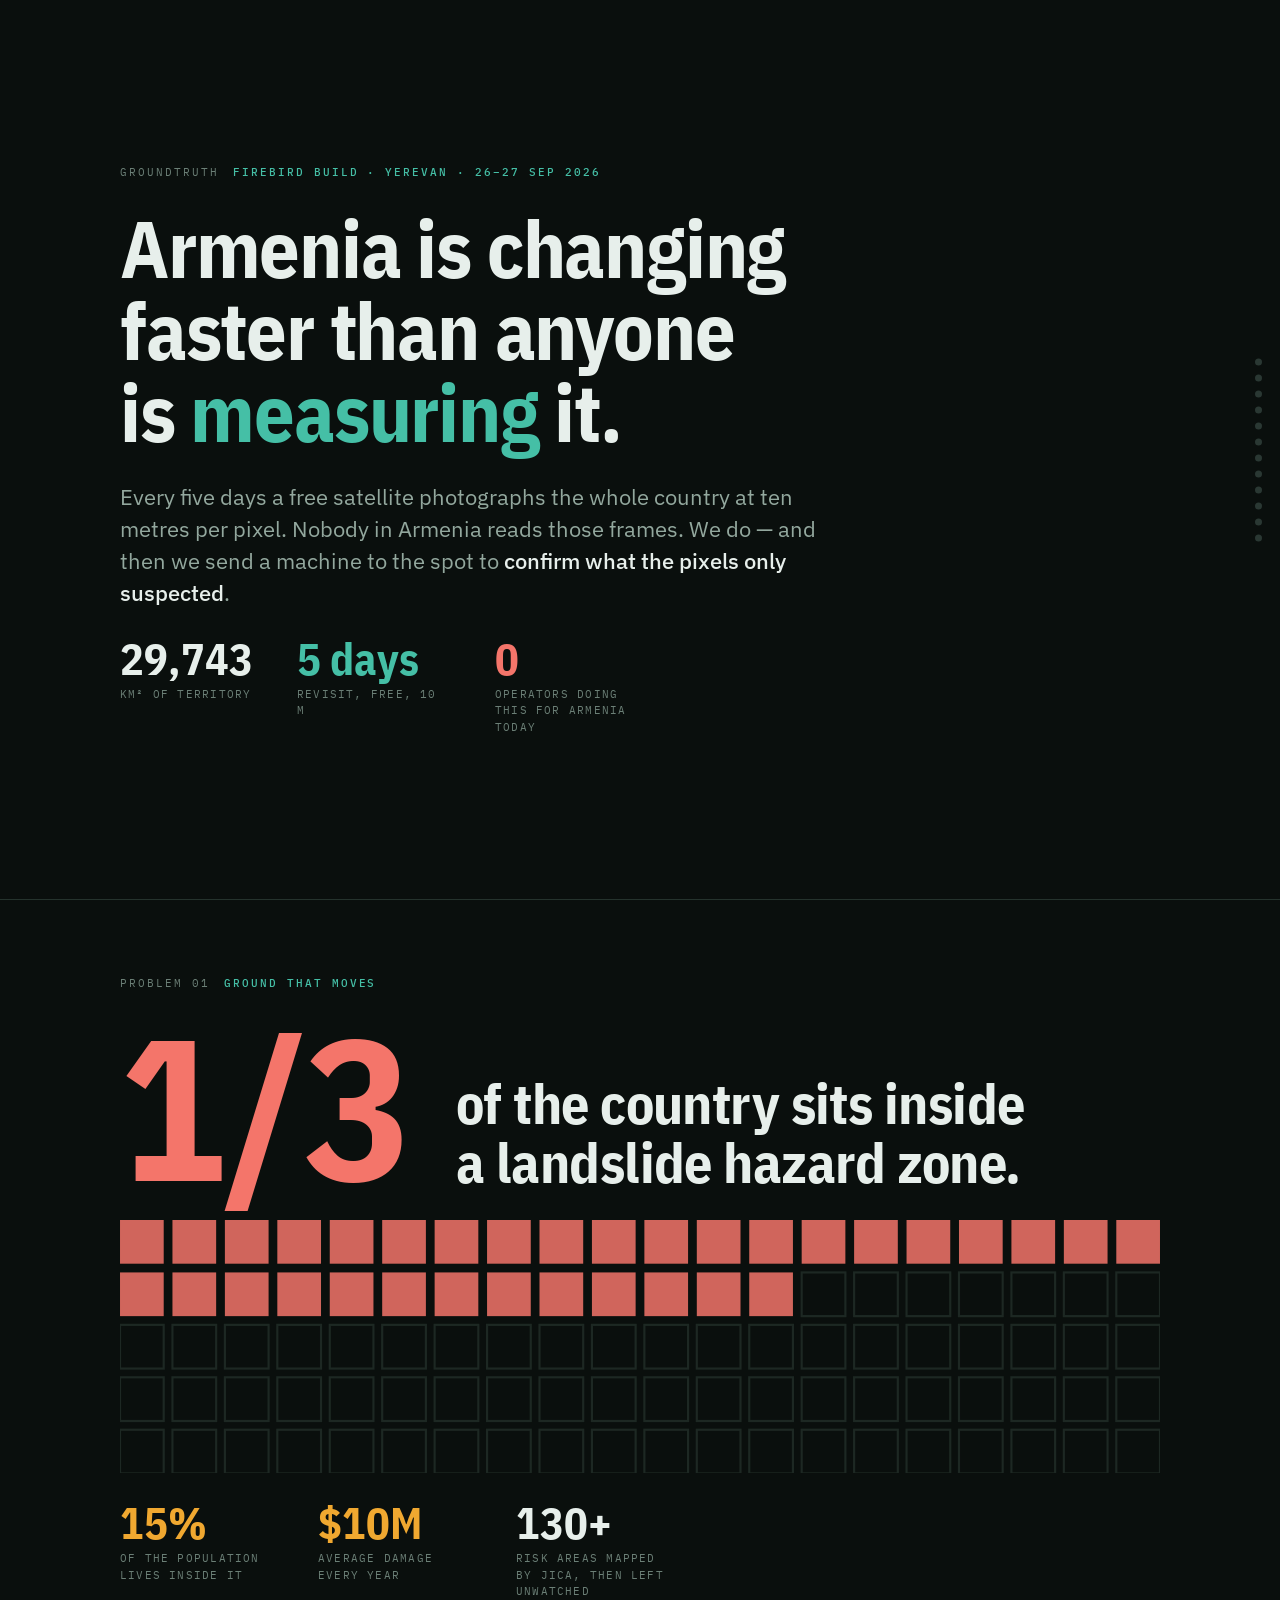
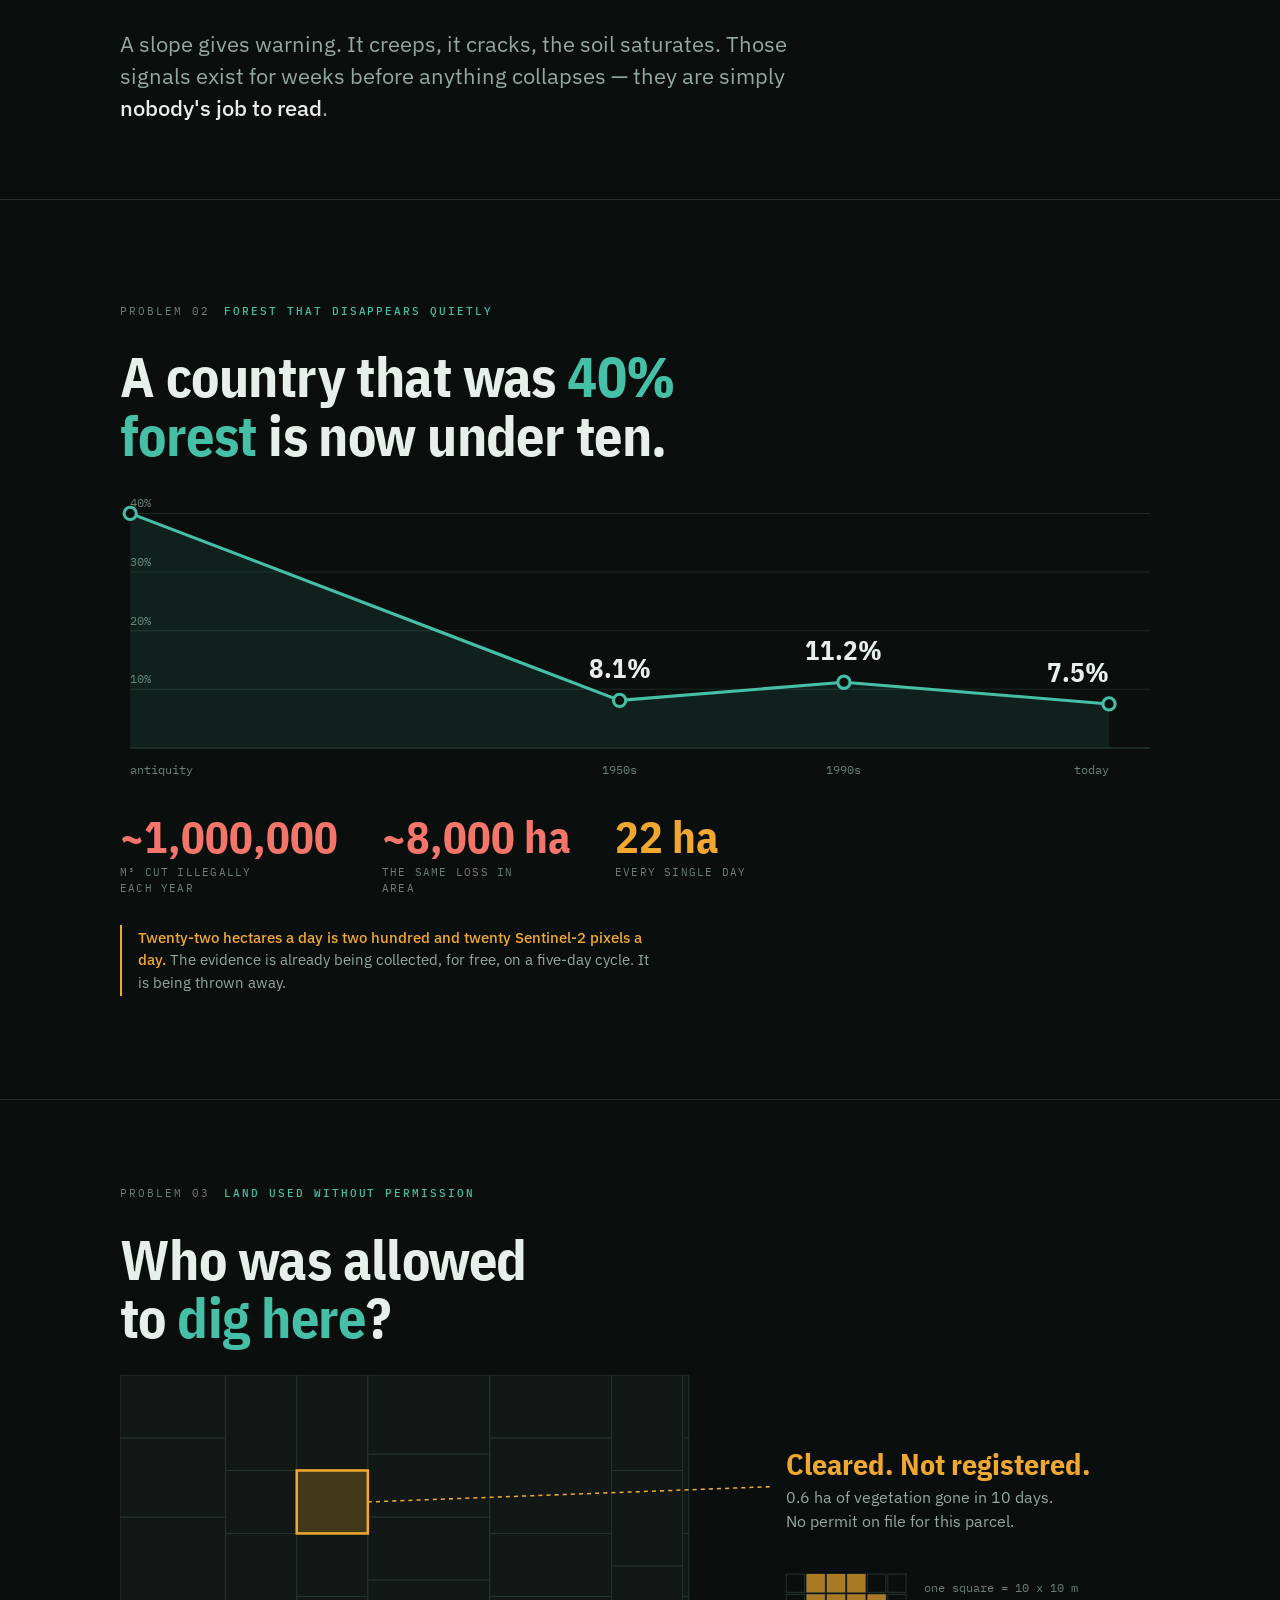
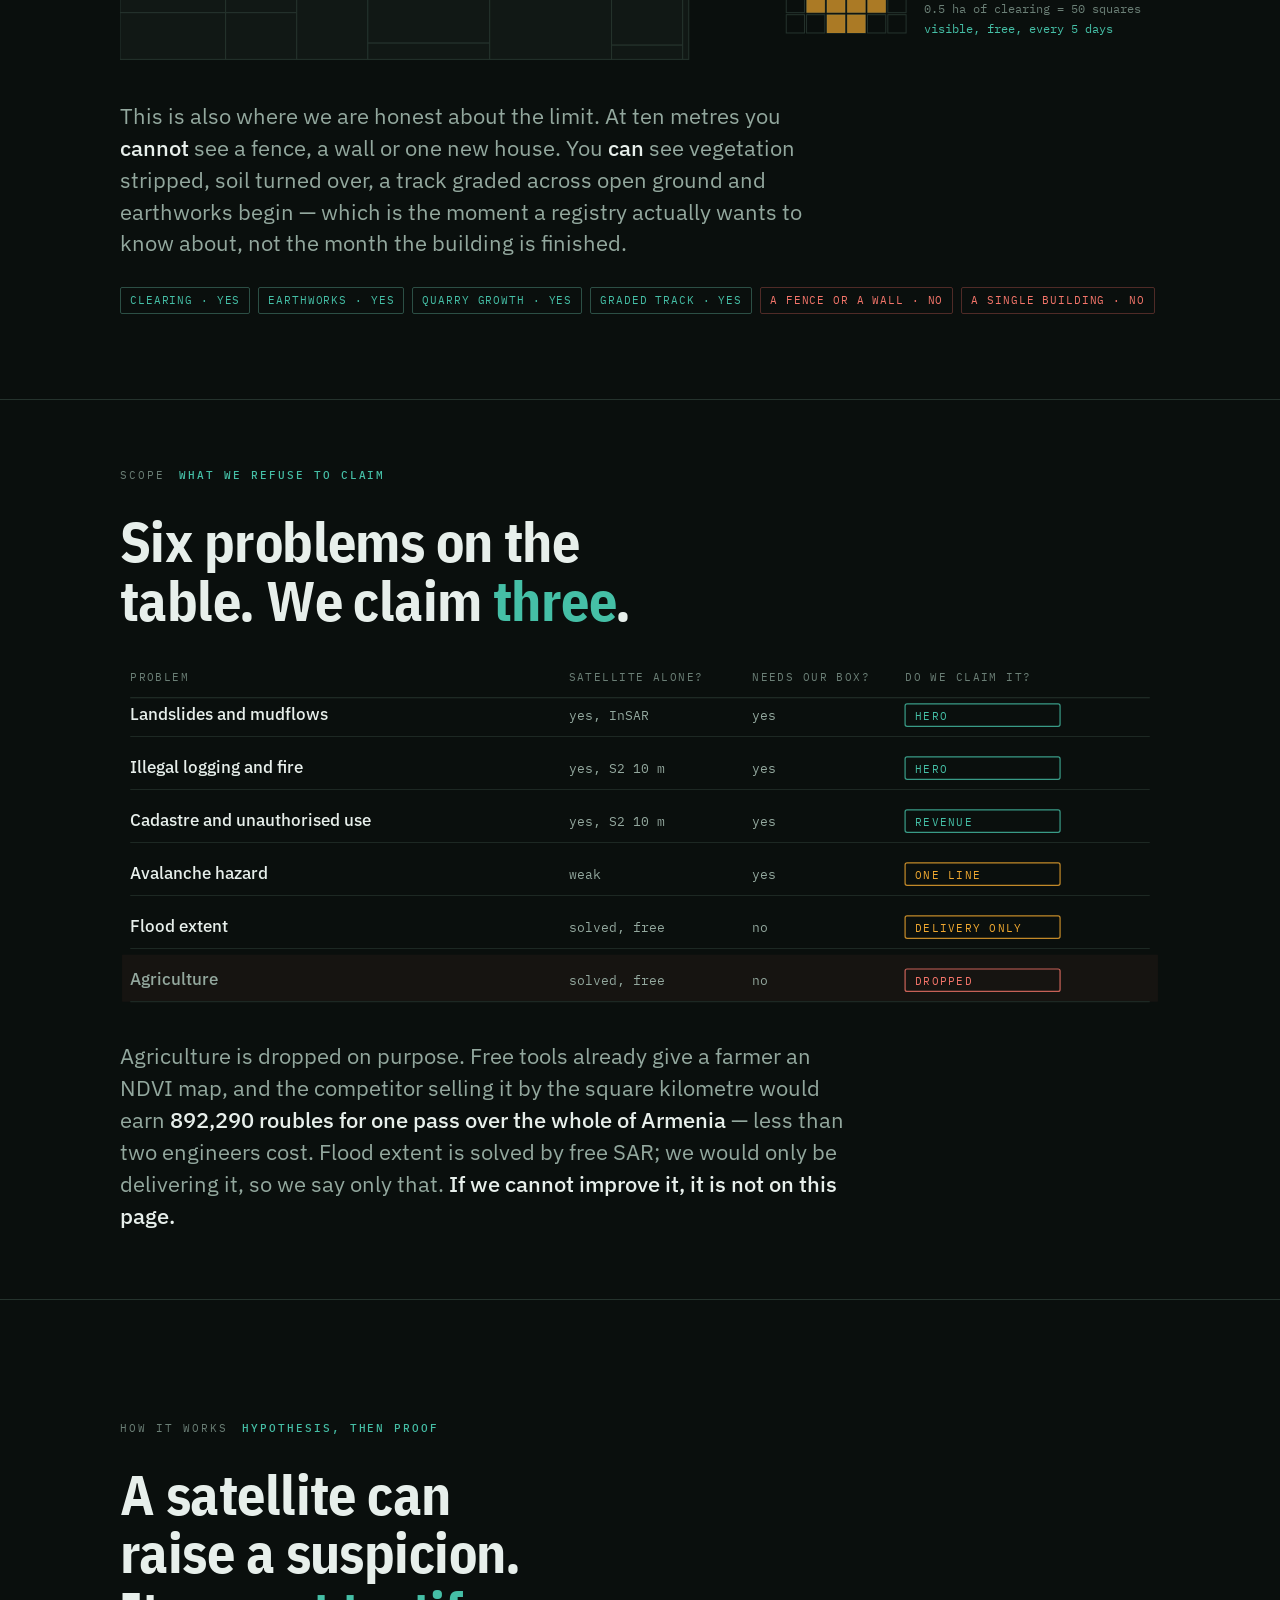
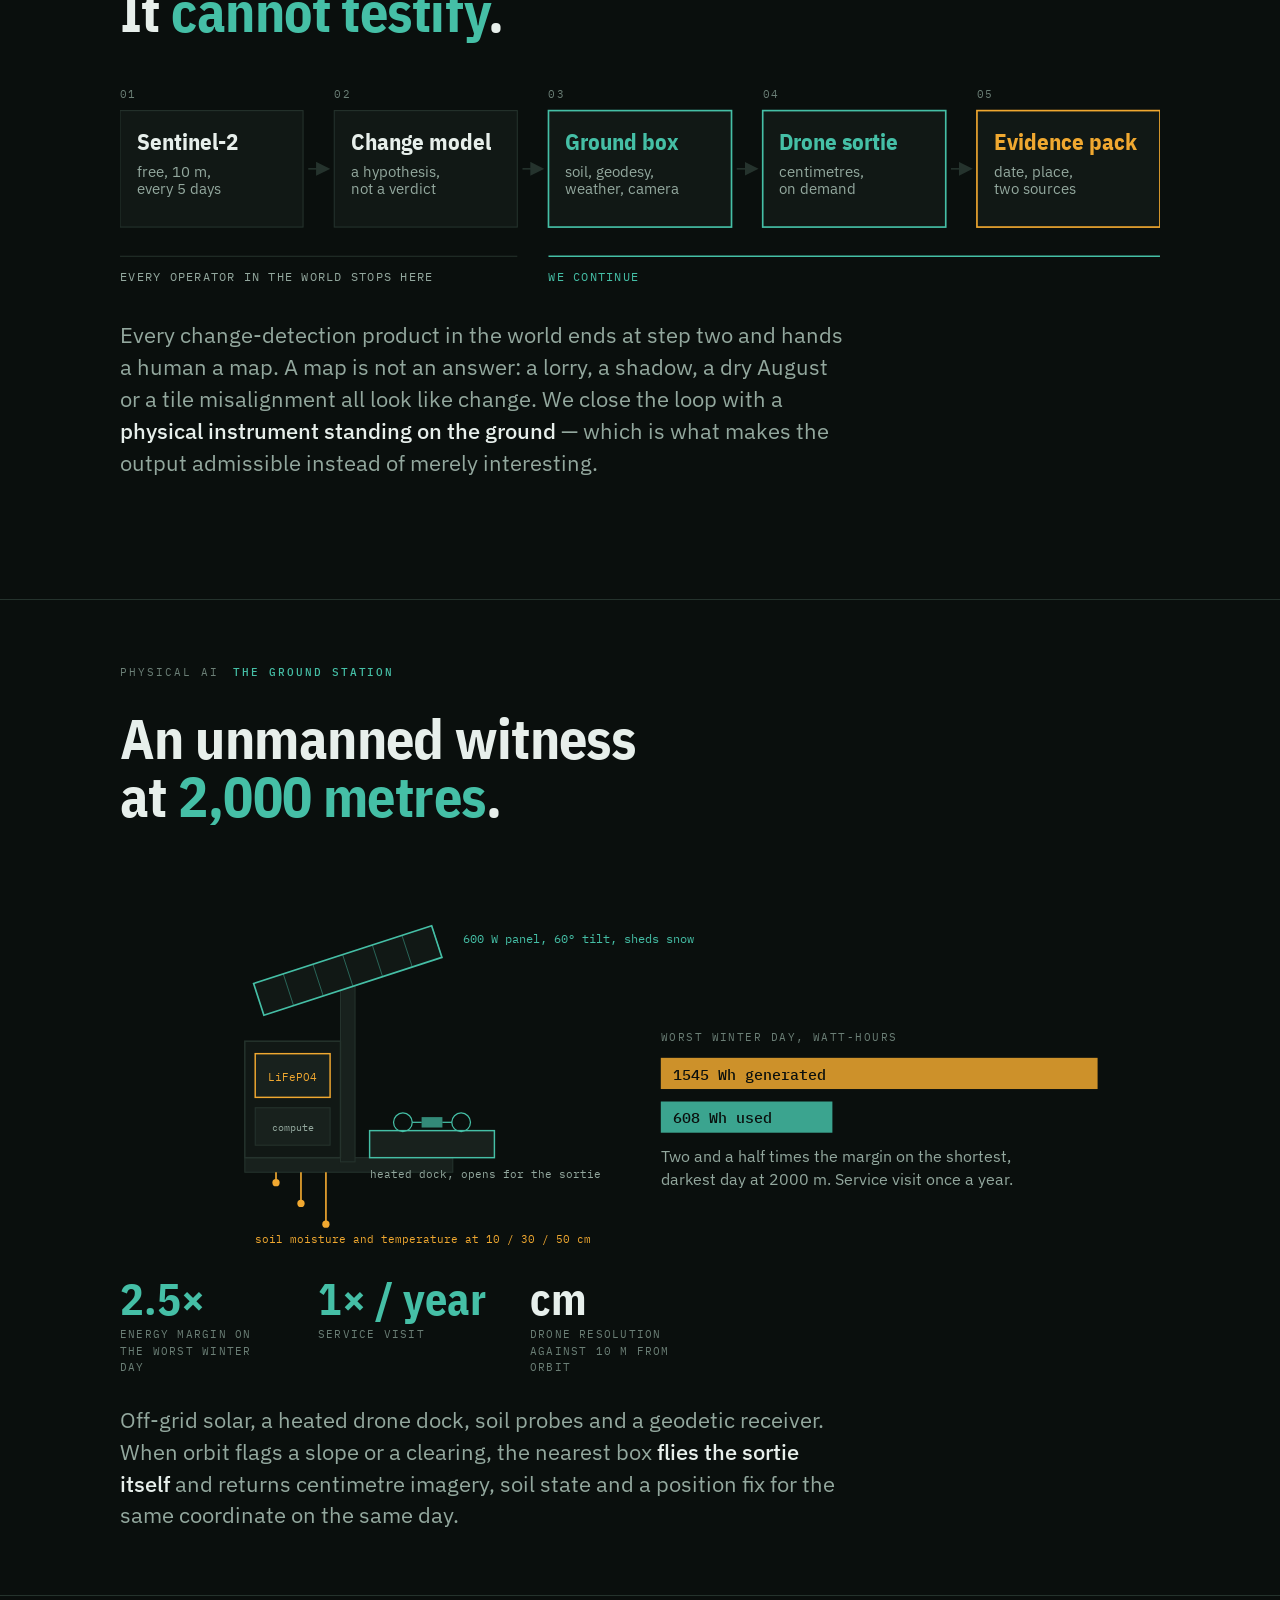
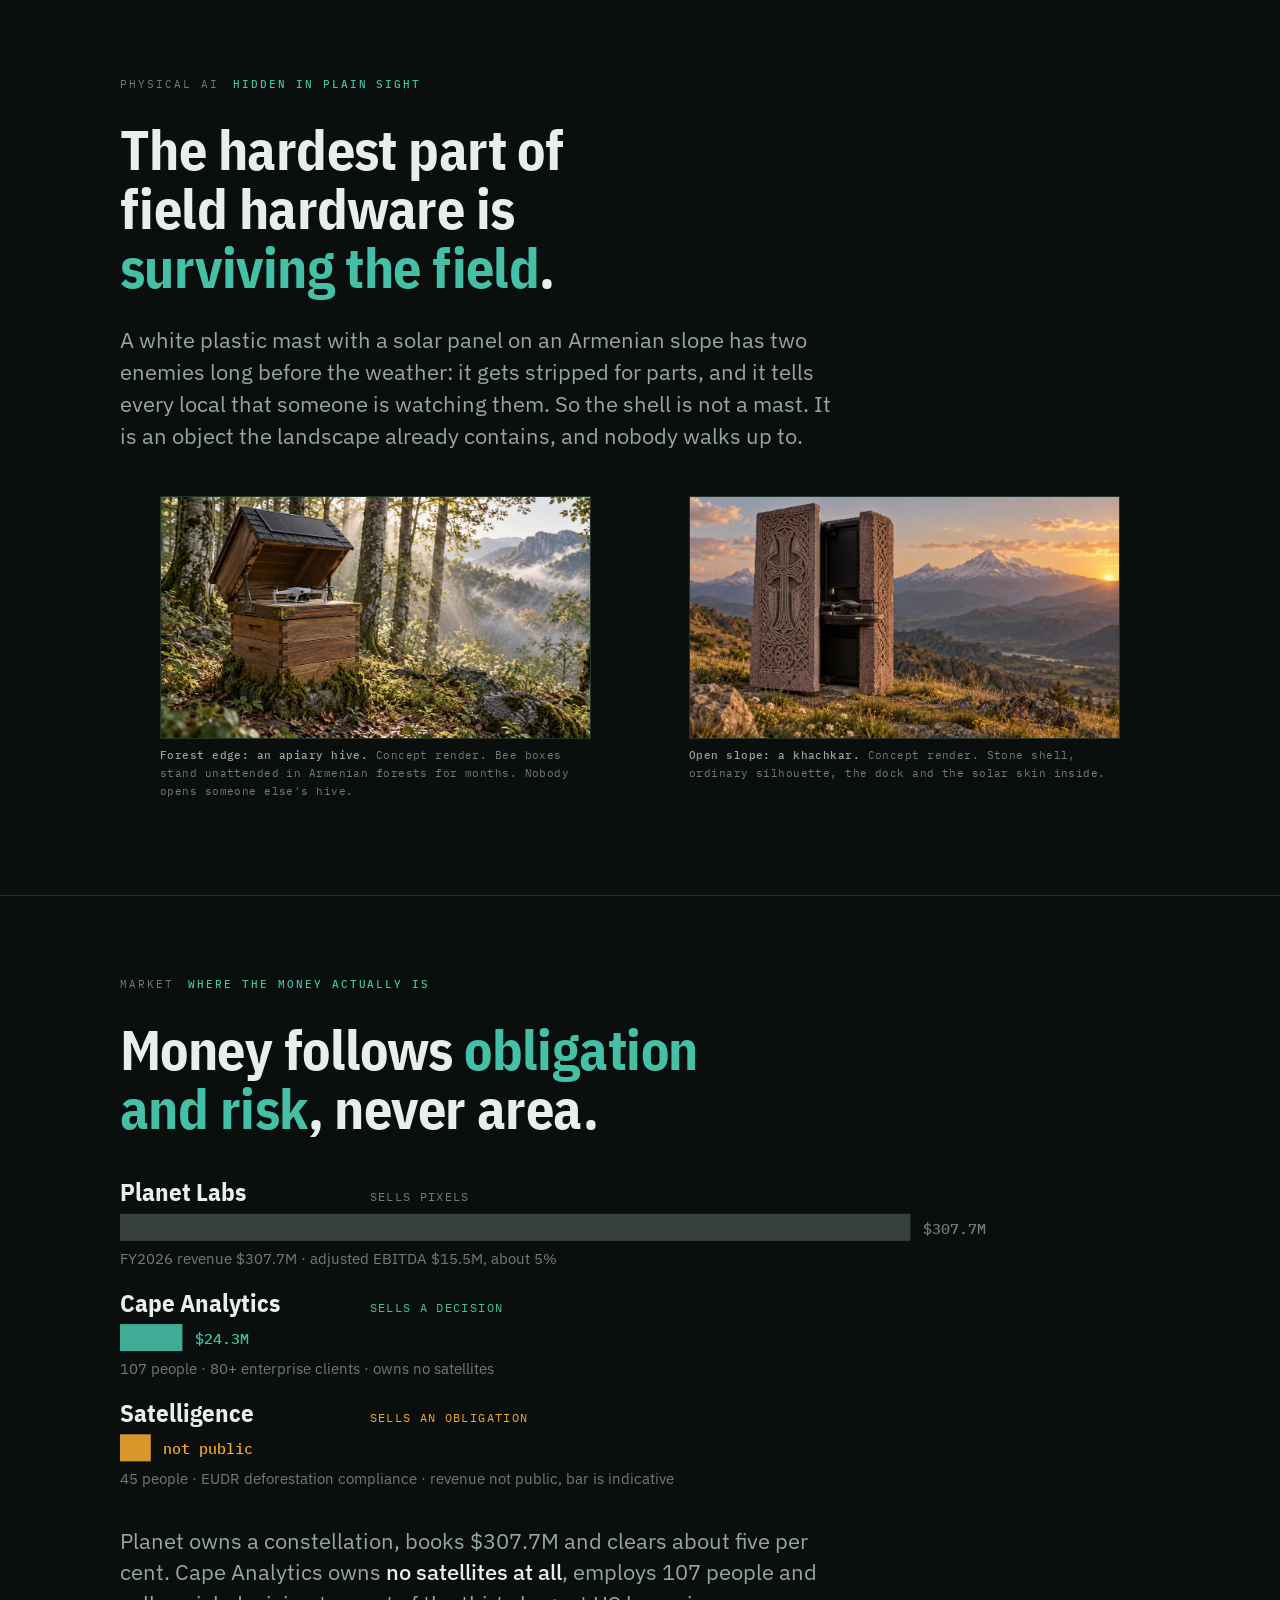
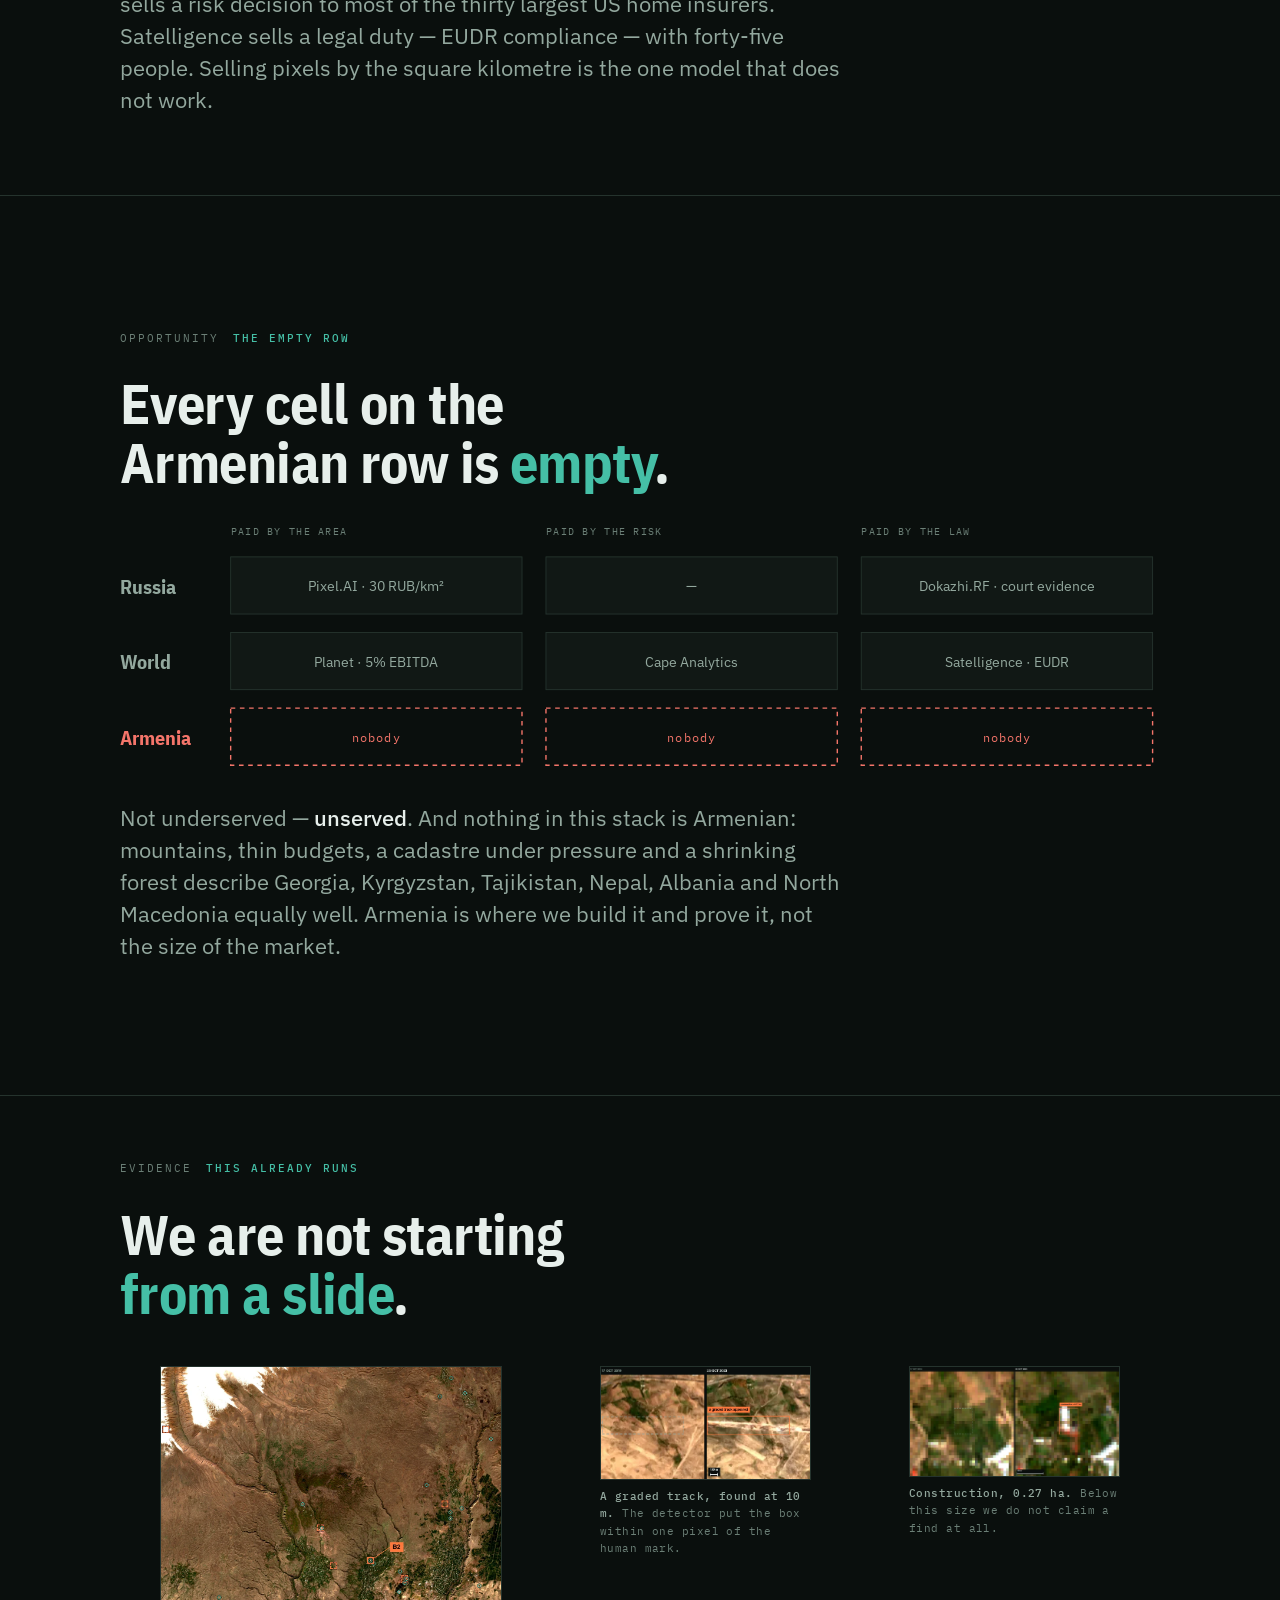
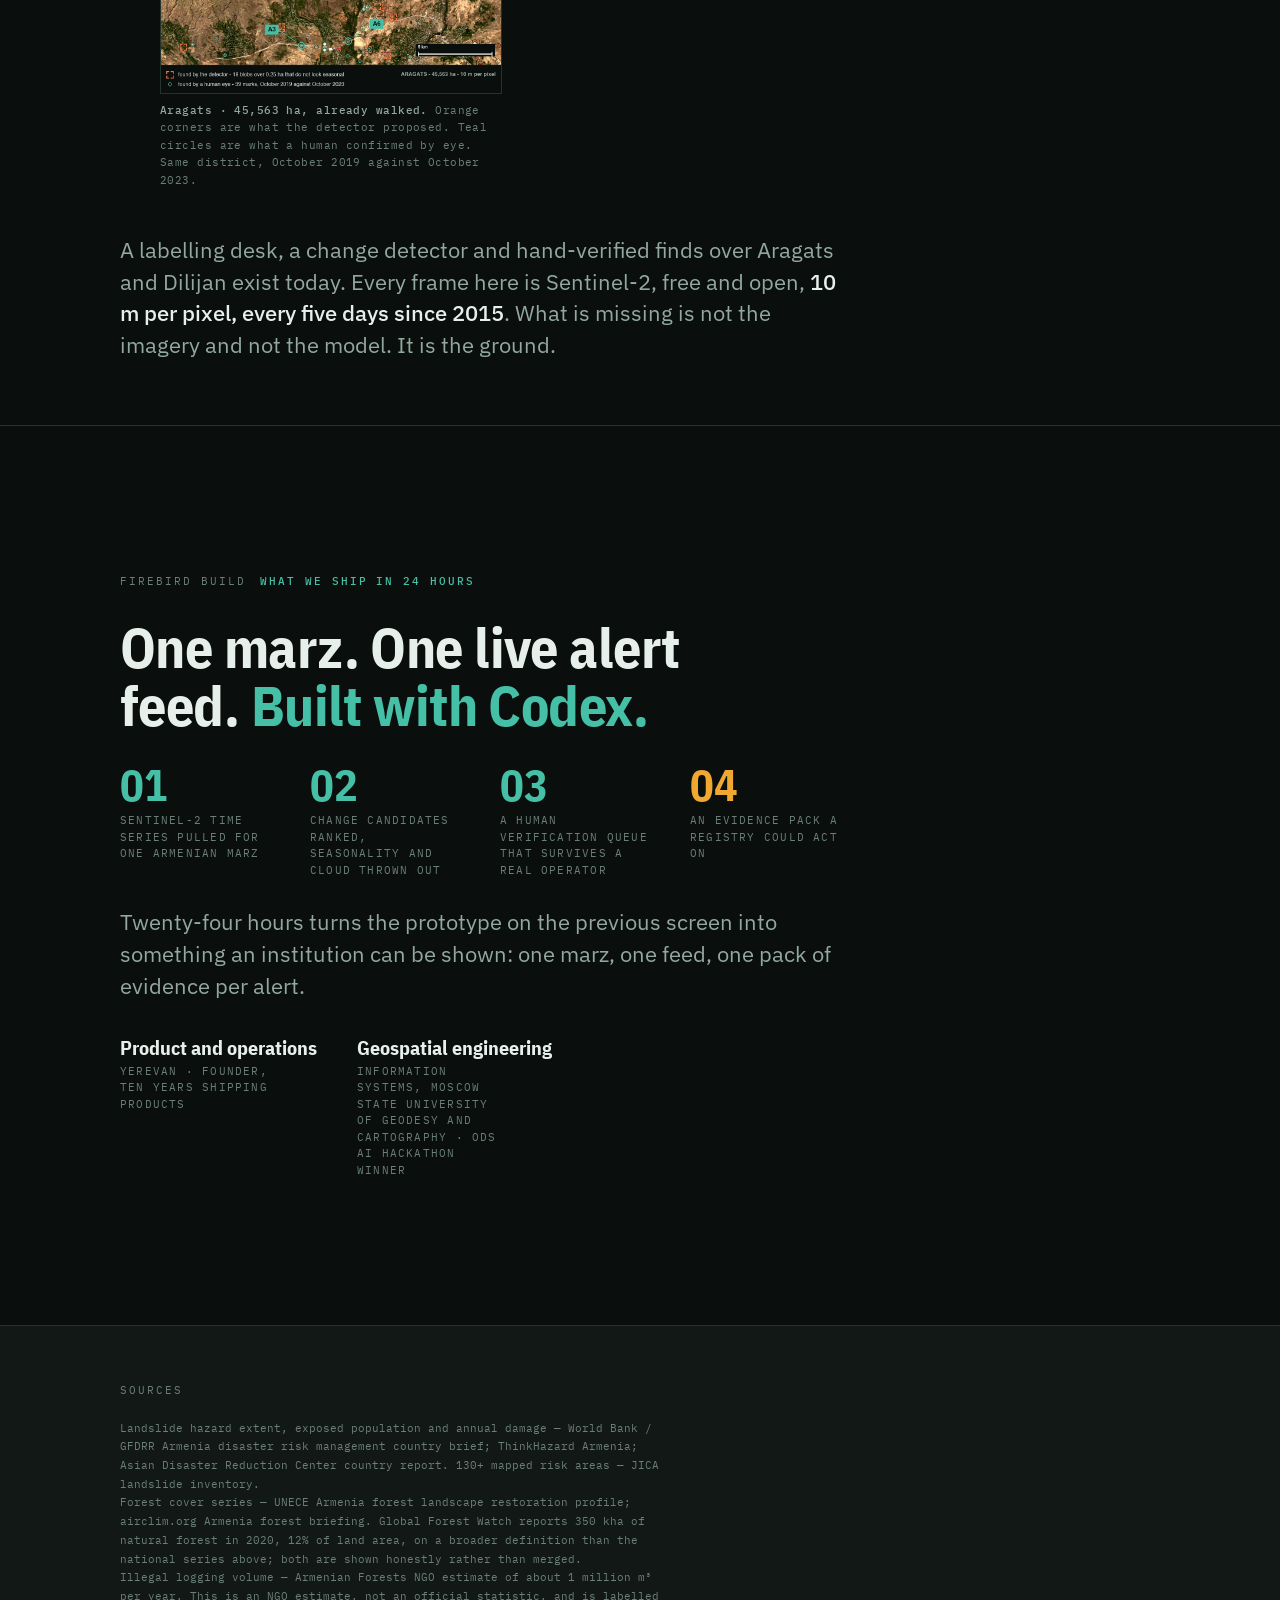
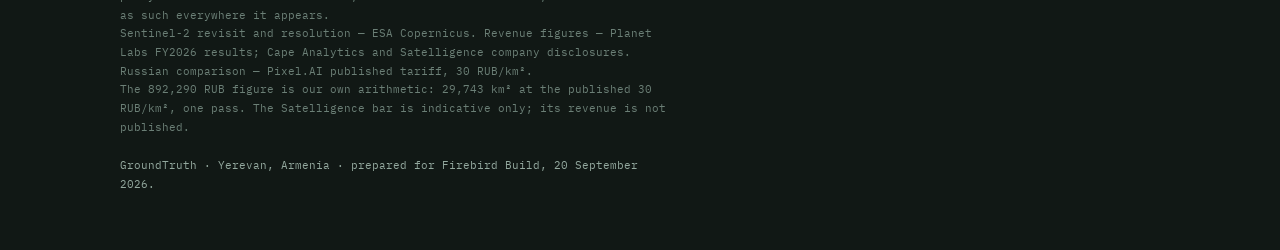
==== commit e20b231c: "Split the station screen in two, lay the evidence screen in three columns Sections 7 and 10 ran 443p" ====
--- a/index.html
+++ b/index.html
@@ -90,7 +90,9 @@
 .wide{width:100%;margin:0}
 .wide img{width:100%;height:auto;display:block;border:1px solid var(--line)}
 .wide figcaption{font-family:var(--mono);font-size:11px;line-height:1.6;color:var(--faint);margin-top:8px}
-@media (max-width:760px){.shots{grid-template-columns:1fr}}
+.shots.three{grid-template-columns:1.45fr 1fr 1fr;align-items:start}
+@media (max-width:980px){.shots.three{grid-template-columns:1fr 1fr}}
+@media (max-width:760px){.shots,.shots.three{grid-template-columns:1fr}}
 .nav{
   position:fixed;right:18px;top:50%;transform:translateY(-50%);z-index:20;
   display:flex;flex-direction:column;gap:9px;
@@ -112,7 +114,7 @@
 </style>
 </head>
 <body>
-<nav class="nav" aria-label="sections"><a href="#s1" title="1"></a><a href="#s2" title="2"></a><a href="#s3" title="3"></a><a href="#s4" title="4"></a><a href="#s5" title="5"></a><a href="#s6" title="6"></a><a href="#s7" title="7"></a><a href="#s8" title="8"></a><a href="#s9" title="9"></a><a href="#s10" title="10"></a><a href="#s11" title="11"></a></nav>
+<nav class="nav" aria-label="sections"><a href="#s1" title="1"></a><a href="#s2" title="2"></a><a href="#s3" title="3"></a><a href="#s4" title="4"></a><a href="#s5" title="5"></a><a href="#s6" title="6"></a><a href="#s7" title="7"></a><a href="#s8" title="8"></a><a href="#s9" title="9"></a><a href="#s10" title="10"></a><a href="#s11" title="11"></a><a href="#s12" title="12"></a></nav>
 <section id="s1">
 <div class="in">
 <div class="eyebrow"><span>GroundTruth</span><b>Firebird Build · Yerevan · 26–27 Sep 2026</b></div>
@@ -190,13 +192,20 @@
   <div class="stat"><span class="n">cm</span><span class="k">drone resolution against 10 m from orbit</span></div>
 </div>
 <p class="lede">Off-grid solar, a heated drone dock, soil probes and a geodetic receiver. When orbit flags a slope or a clearing, the nearest box <b>flies the sortie itself</b> and returns centimetre imagery, soil state and a position fix for the same coordinate on the same day.</p>
+</div>
+</section>
+<section id="s8">
+<div class="in">
+<div class="eyebrow"><span>Physical AI</span><b>Hidden in plain sight</b></div>
+<h2>The hardest part of field hardware is <em>surviving the field</em>.</h2>
+<p class="lede">A white plastic mast with a solar panel on an Armenian slope has two enemies long before the weather: it gets stripped for parts, and it tells every local that someone is watching them. So the shell is not a mast. It is an object the landscape already contains, and nobody walks up to.</p>
 <div class="shots">
-  <figure class="shot"><img src="img/box1.webp" alt="An apiary hive in a forest whose lid lifts to release a drone" loading="lazy" width="1100" height="619"><figcaption><b>Forest: an apiary hive.</b> Concept render. A beekeeper box is the one object nobody walks up to and nobody reports.</figcaption></figure>
-  <figure class="shot"><img src="img/box2.webp" alt="A khachkar memorial stone that opens to release a drone" loading="lazy" width="1100" height="619"><figcaption><b>Open slope: a khachkar.</b> Concept render. Stone shell, ordinary silhouette, the dock inside.</figcaption></figure>
-</div>
-</div>
-</section>
-<section id="s8">
+  <figure class="shot"><img src="img/box1.webp" alt="An apiary hive at a forest edge whose lid lifts to release a drone" loading="lazy" width="1100" height="619"><figcaption><b>Forest edge: an apiary hive.</b> Concept render. Bee boxes stand unattended in Armenian forests for months. Nobody opens someone else&#39;s hive.</figcaption></figure>
+  <figure class="shot"><img src="img/box2.webp" alt="A khachkar memorial stone that opens to release a drone" loading="lazy" width="1100" height="619"><figcaption><b>Open slope: a khachkar.</b> Concept render. Stone shell, ordinary silhouette, the dock and the solar skin inside.</figcaption></figure>
+</div>
+</div>
+</section>
+<section id="s9">
 <div class="in">
 <div class="eyebrow"><span>Market</span><b>Where the money actually is</b></div>
 <h2>Money follows <em>obligation and risk</em>, never area.</h2>
@@ -204,7 +213,7 @@
 <p class="lede">Planet owns a constellation, books $307.7M and clears about five per cent. Cape Analytics owns <b>no satellites at all</b>, employs 107 people and sells a risk decision to most of the thirty largest US home insurers. Satelligence sells a legal duty — EUDR compliance — with forty-five people. Selling pixels by the square kilometre is the one model that does not work.</p>
 </div>
 </section>
-<section id="s9">
+<section id="s10">
 <div class="in">
 <div class="eyebrow"><span>Opportunity</span><b>The empty row</b></div>
 <h2>Every cell on the Armenian row is <em>empty</em>.</h2>
@@ -212,21 +221,19 @@
 <p class="lede">Not underserved — <b>unserved</b>. And nothing in this stack is Armenian: mountains, thin budgets, a cadastre under pressure and a shrinking forest describe Georgia, Kyrgyzstan, Tajikistan, Nepal, Albania and North Macedonia equally well. Armenia is where we build it and prove it, not the size of the market.</p>
 </div>
 </section>
-<section id="s10">
+<section id="s11">
 <div class="in">
 <div class="eyebrow"><span>Evidence</span><b>This already runs</b></div>
 <h2>We are not starting <em>from a slide</em>.</h2>
-<div class="shots">
-  <figure class="shot"><img src="img/map.webp" alt="Aragats district from orbit with detector boxes and human marks" loading="lazy" width="1154" height="1104"><figcaption><b>Aragats · 45,563 ha, already walked.</b> Orange corners are what the detector proposed. Teal circles are what a human confirmed by eye. Both layers are on the same district, October 2019 against October 2023.</figcaption></figure>
-  <div class="shot" style="gap:18px">
-    <figure class="shot"><img src="img/a3.webp" alt="Before and after: a graded track appears across a slope" loading="lazy" width="1034" height="550"><figcaption><b>A graded track, found at 10 m.</b> The detector put the box within one pixel of the human mark.</figcaption></figure>
-    <figure class="shot"><img src="img/b2.webp" alt="Before and after: construction of 0.27 hectares" loading="lazy" width="1770" height="918"><figcaption><b>Construction, 0.27 ha.</b> Below this size we do not claim a find at all.</figcaption></figure>
-  </div>
+<div class="shots three">
+  <figure class="shot"><img src="img/map.webp" alt="Aragats district from orbit with detector boxes and human marks" loading="lazy" width="1154" height="1104"><figcaption><b>Aragats · 45,563 ha, already walked.</b> Orange corners are what the detector proposed. Teal circles are what a human confirmed by eye. Same district, October 2019 against October 2023.</figcaption></figure>
+  <figure class="shot"><img src="img/a3.webp" alt="Before and after: a graded track appears across a slope" loading="lazy" width="1034" height="550"><figcaption><b>A graded track, found at 10 m.</b> The detector put the box within one pixel of the human mark.</figcaption></figure>
+  <figure class="shot"><img src="img/b2.webp" alt="Before and after: construction of 0.27 hectares" loading="lazy" width="1770" height="918"><figcaption><b>Construction, 0.27 ha.</b> Below this size we do not claim a find at all.</figcaption></figure>
 </div>
 <p class="lede">A labelling desk, a change detector and hand-verified finds over Aragats and Dilijan exist today. Every frame here is Sentinel-2, free and open, <b>10 m per pixel, every five days since 2015</b>. What is missing is not the imagery and not the model. It is the ground.</p>
 </div>
 </section>
-<section id="s11">
+<section id="s12">
 <div class="in">
 <div class="eyebrow"><span>Firebird Build</span><b>What we ship in 24 hours</b></div>
 <h2>One marz. One live alert feed. <em>Built with Codex.</em></h2>
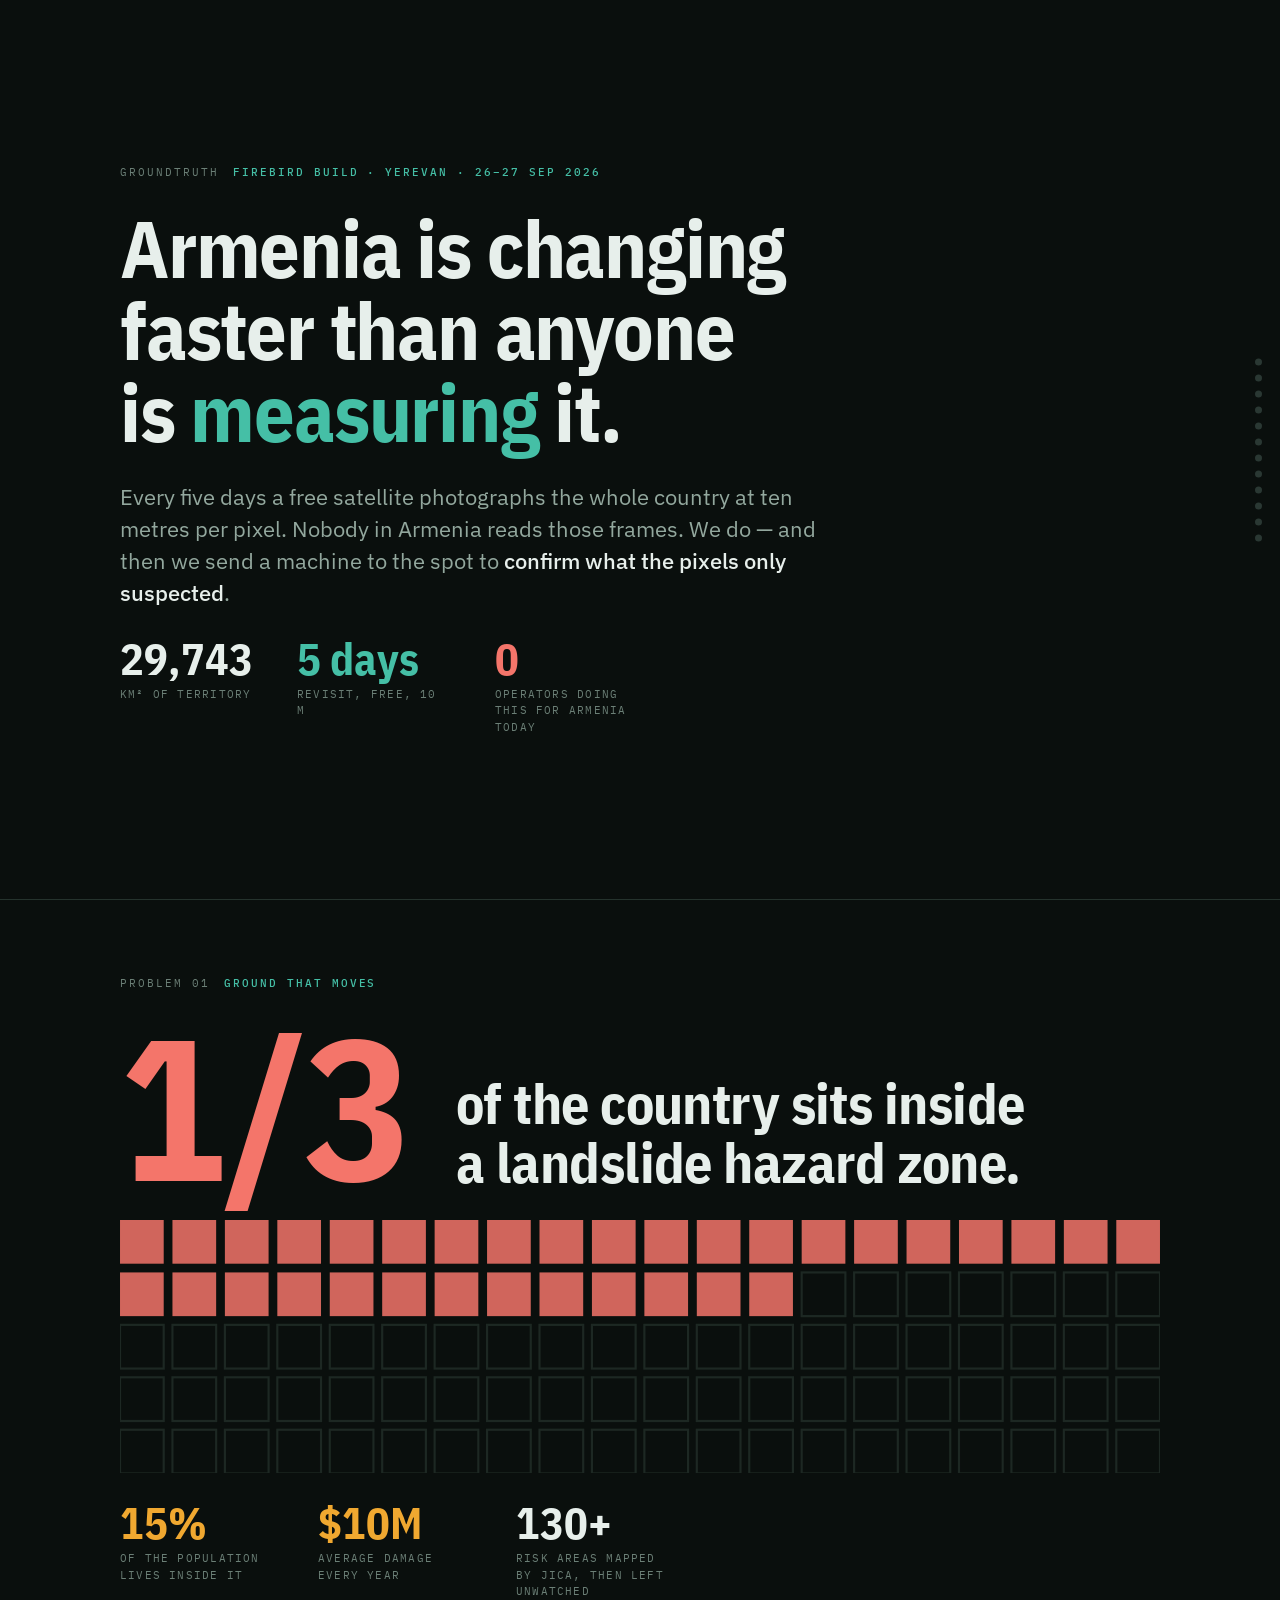
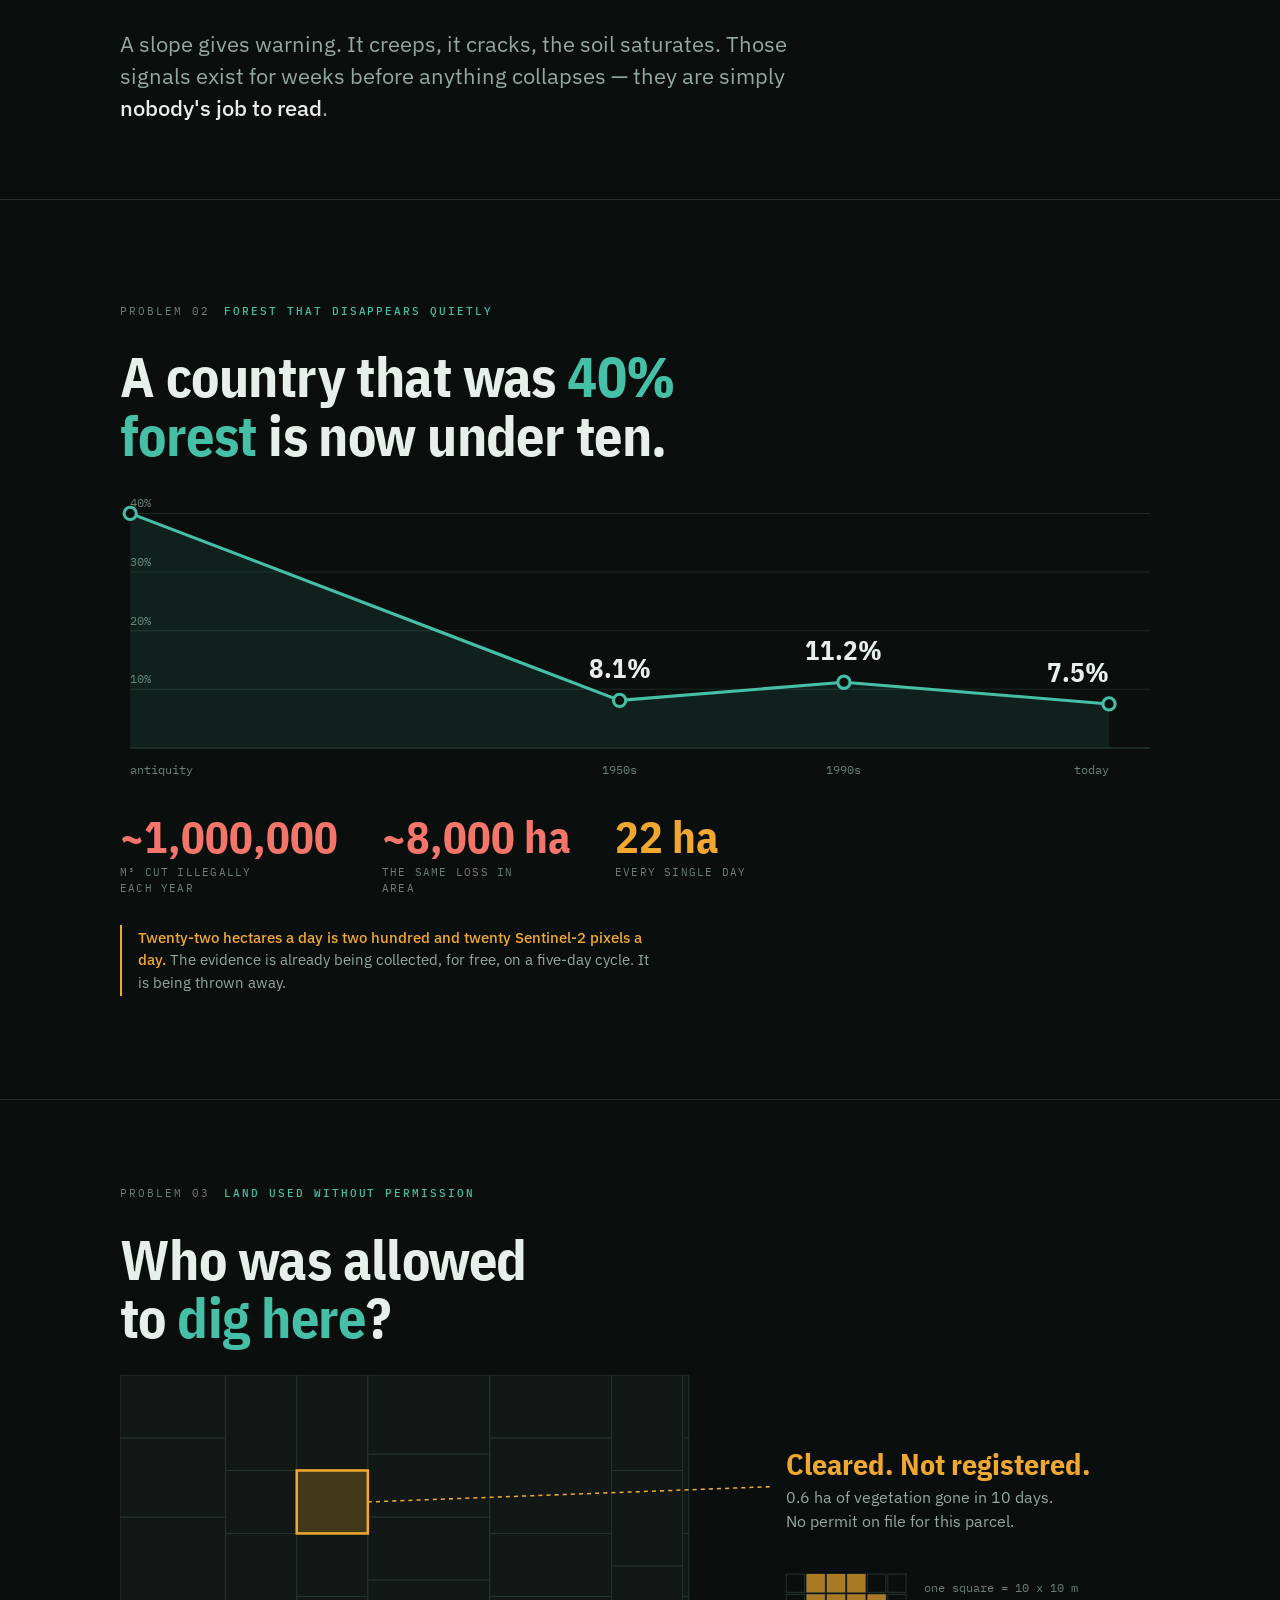
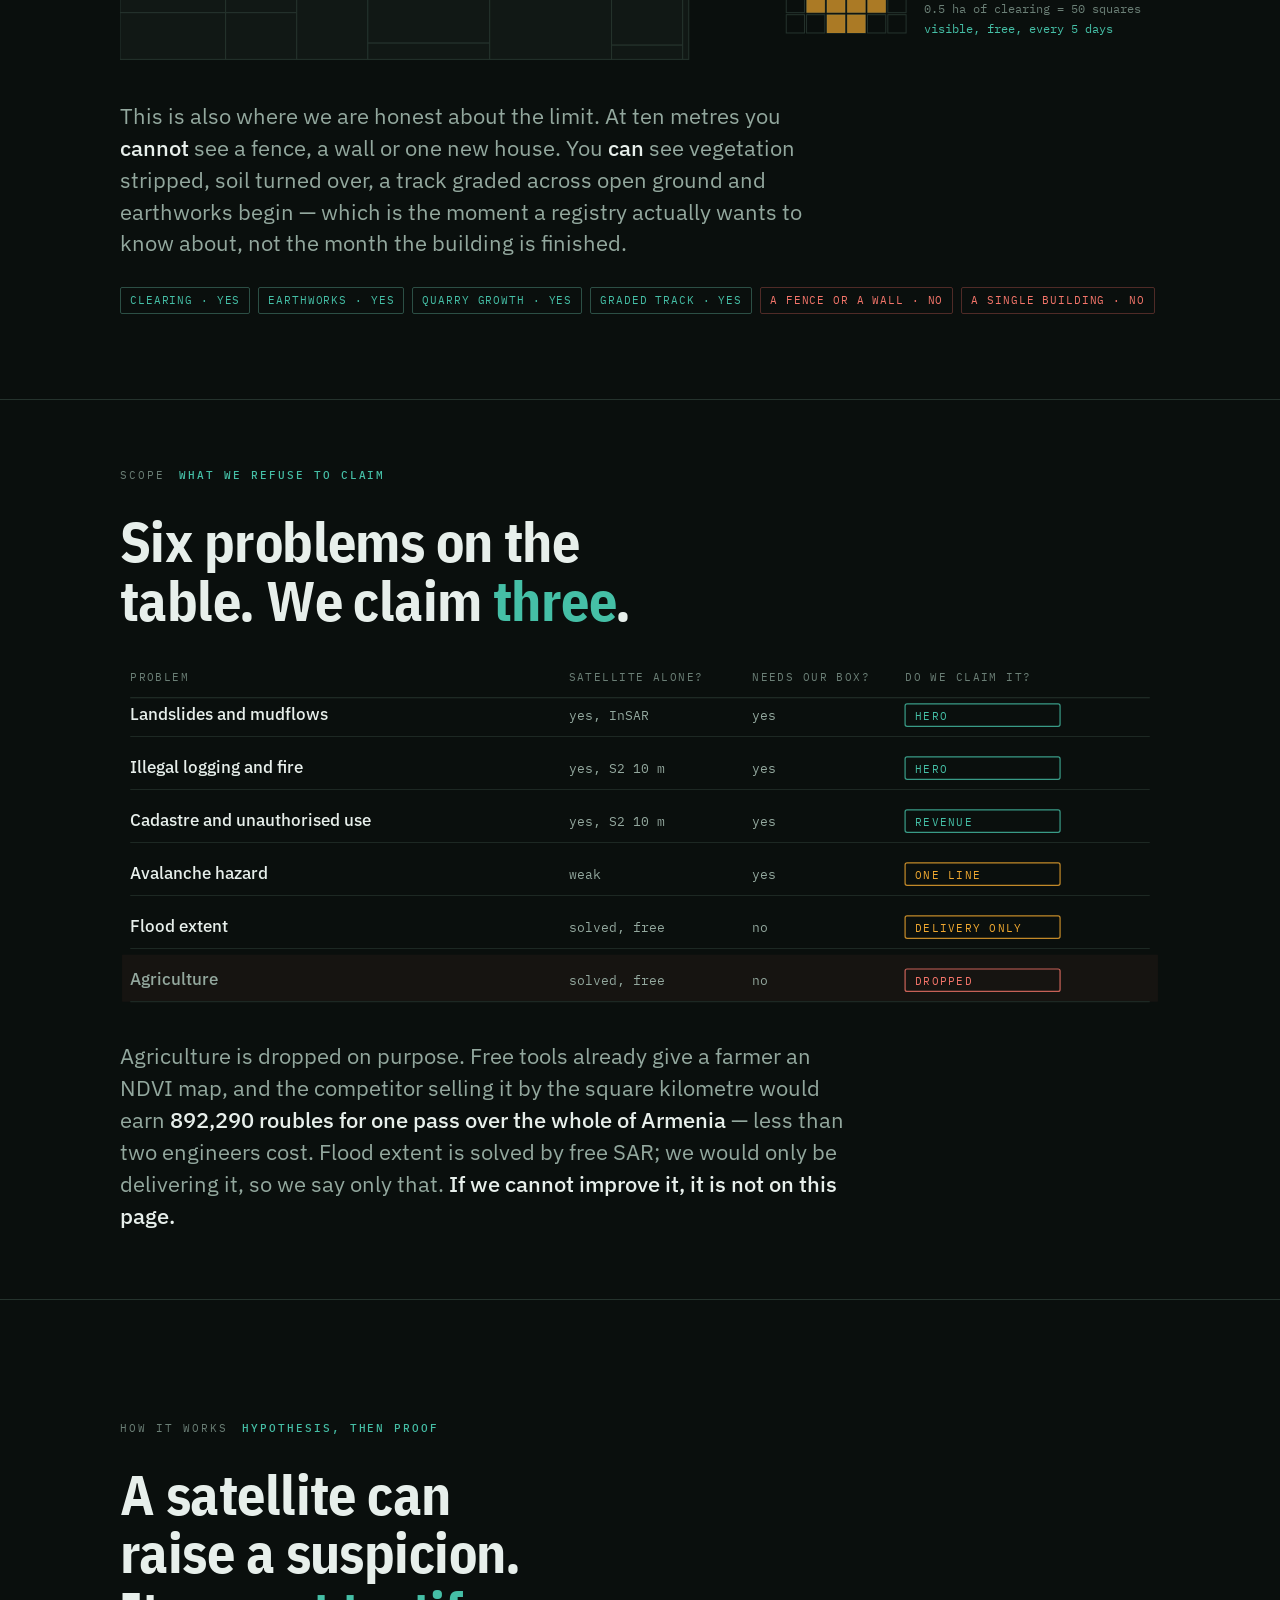
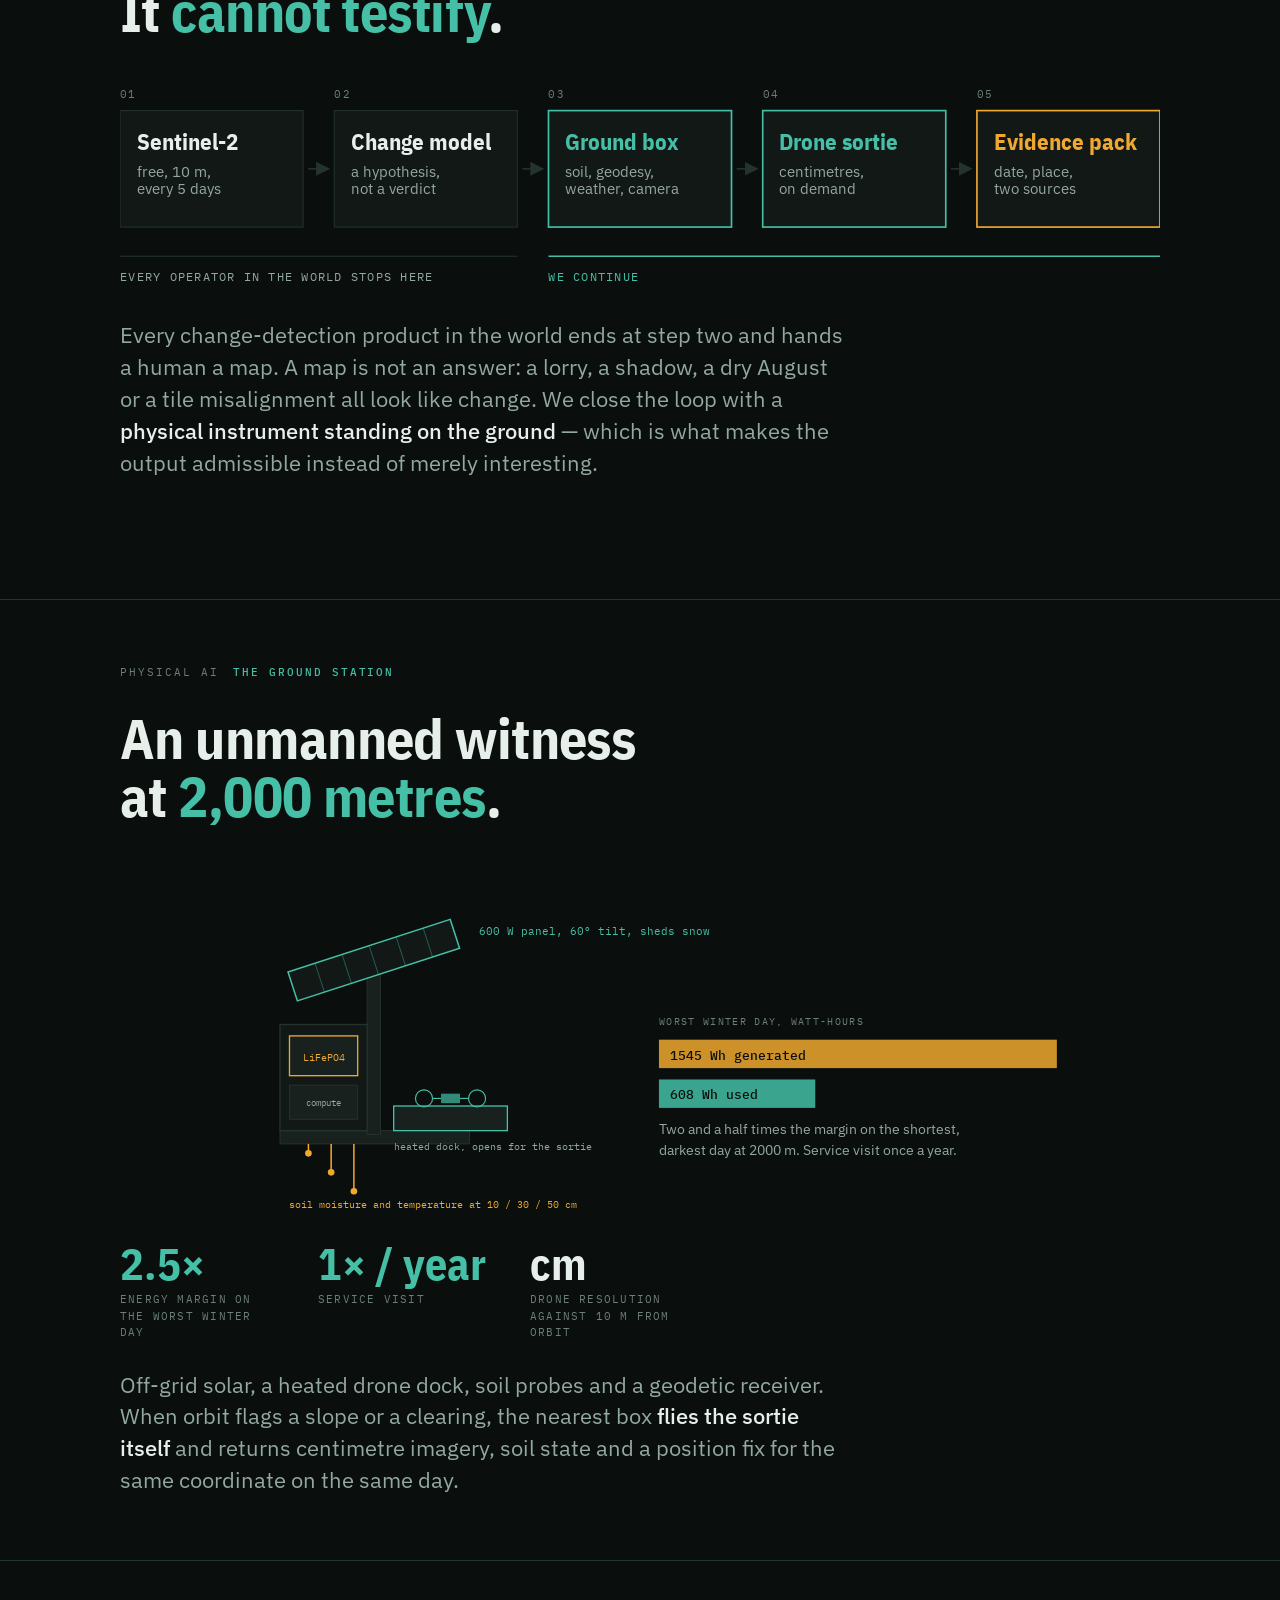
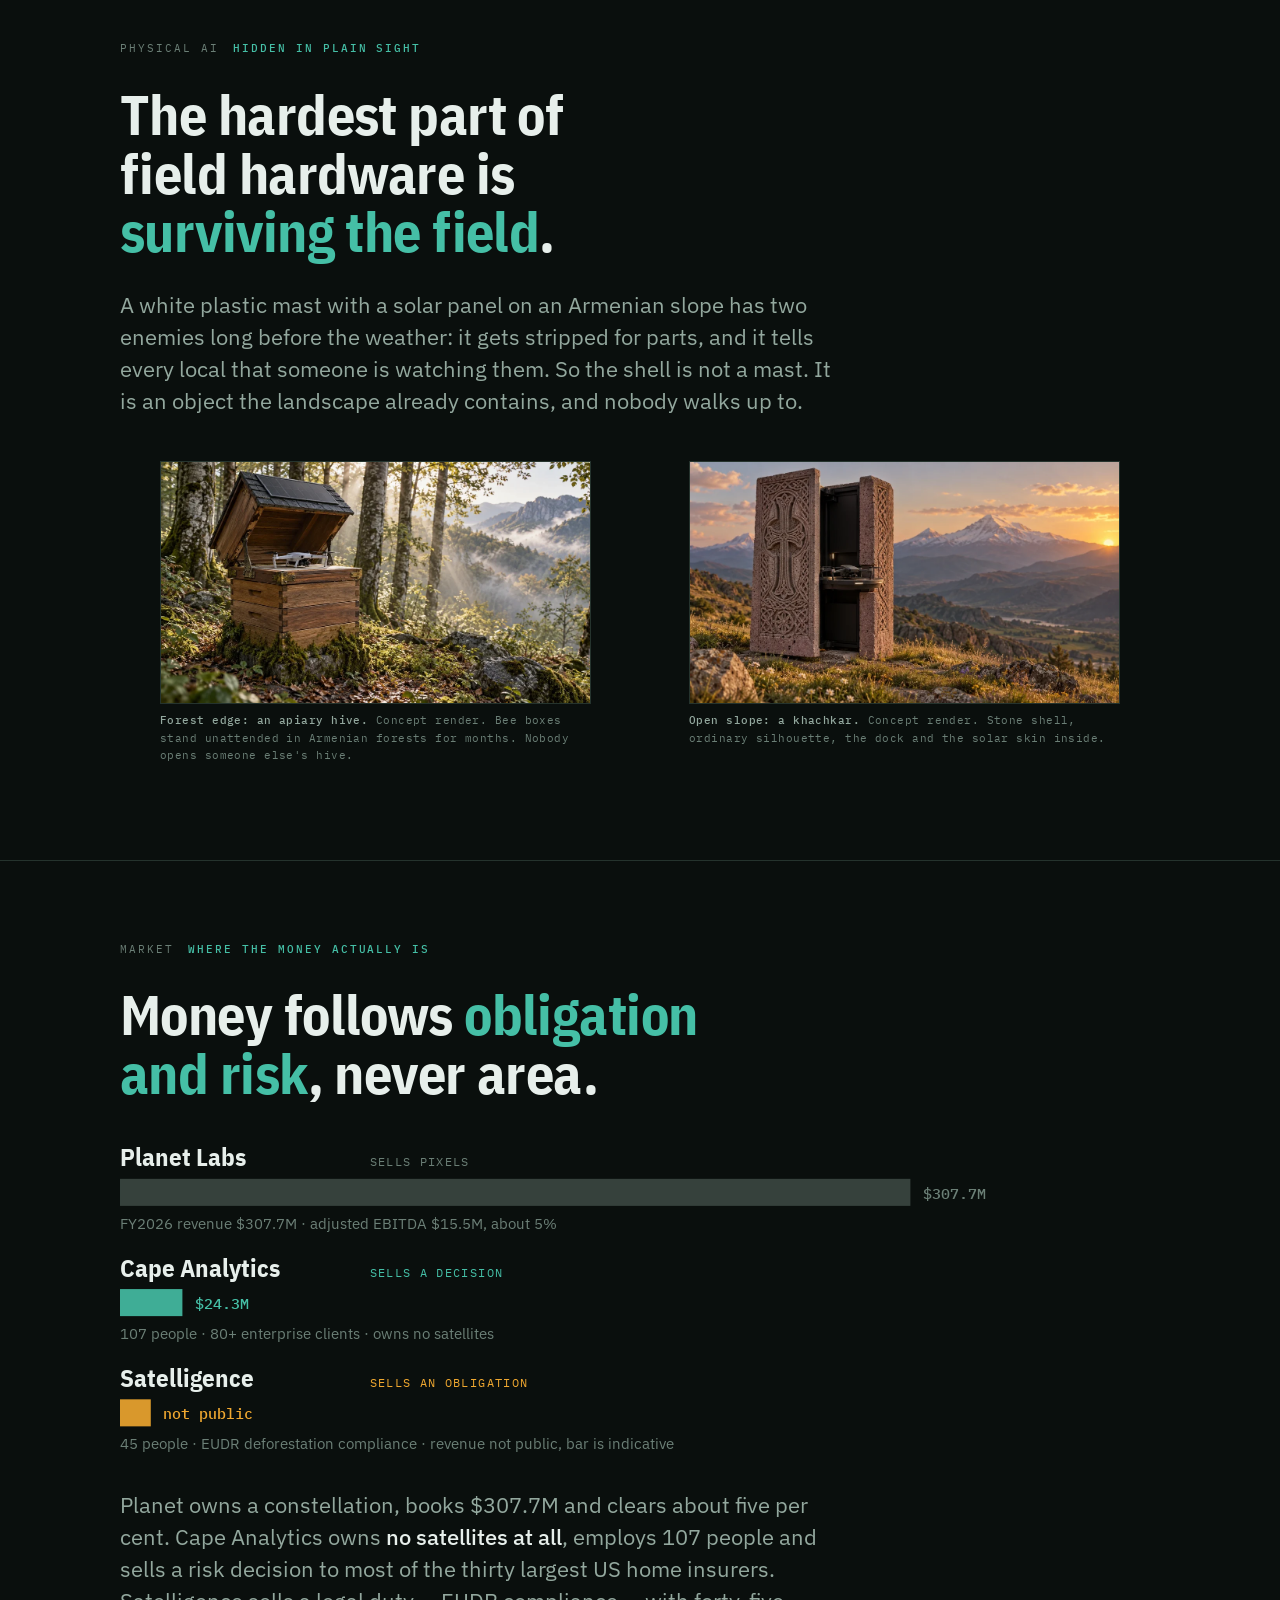
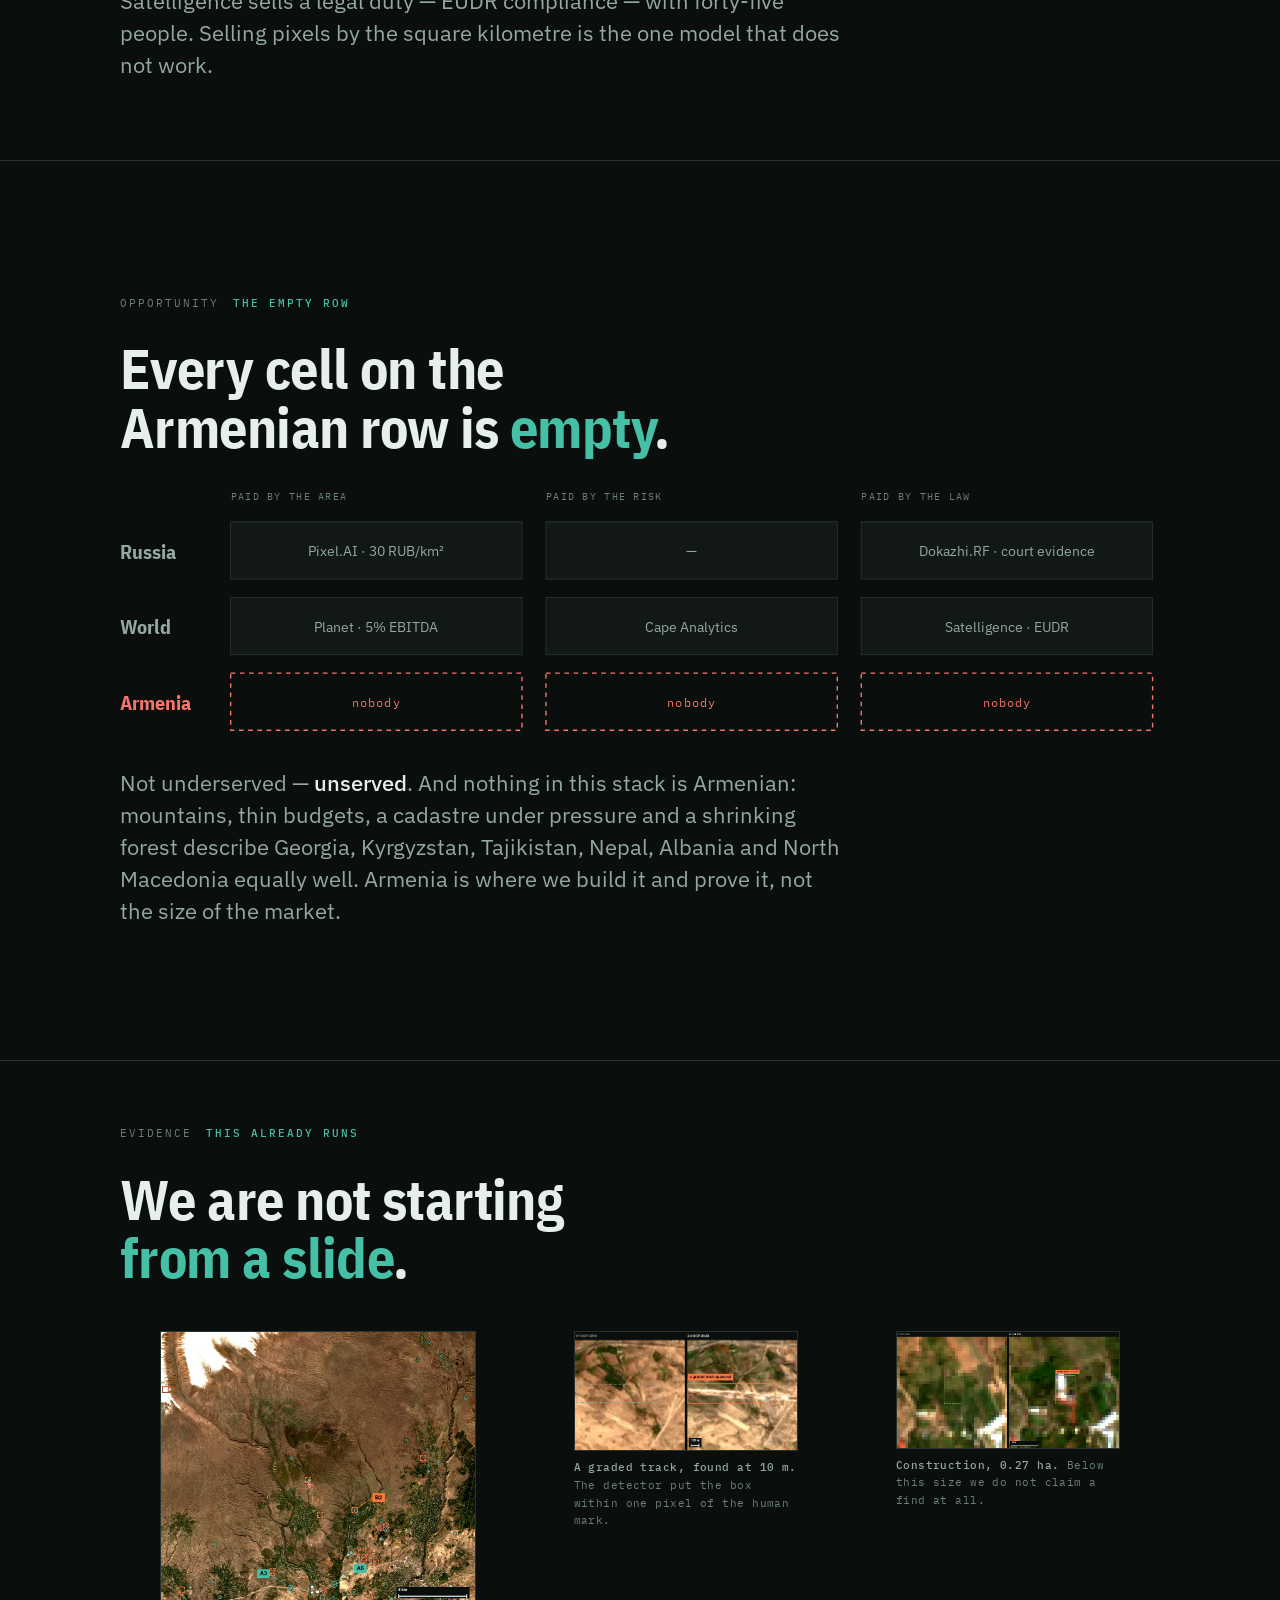
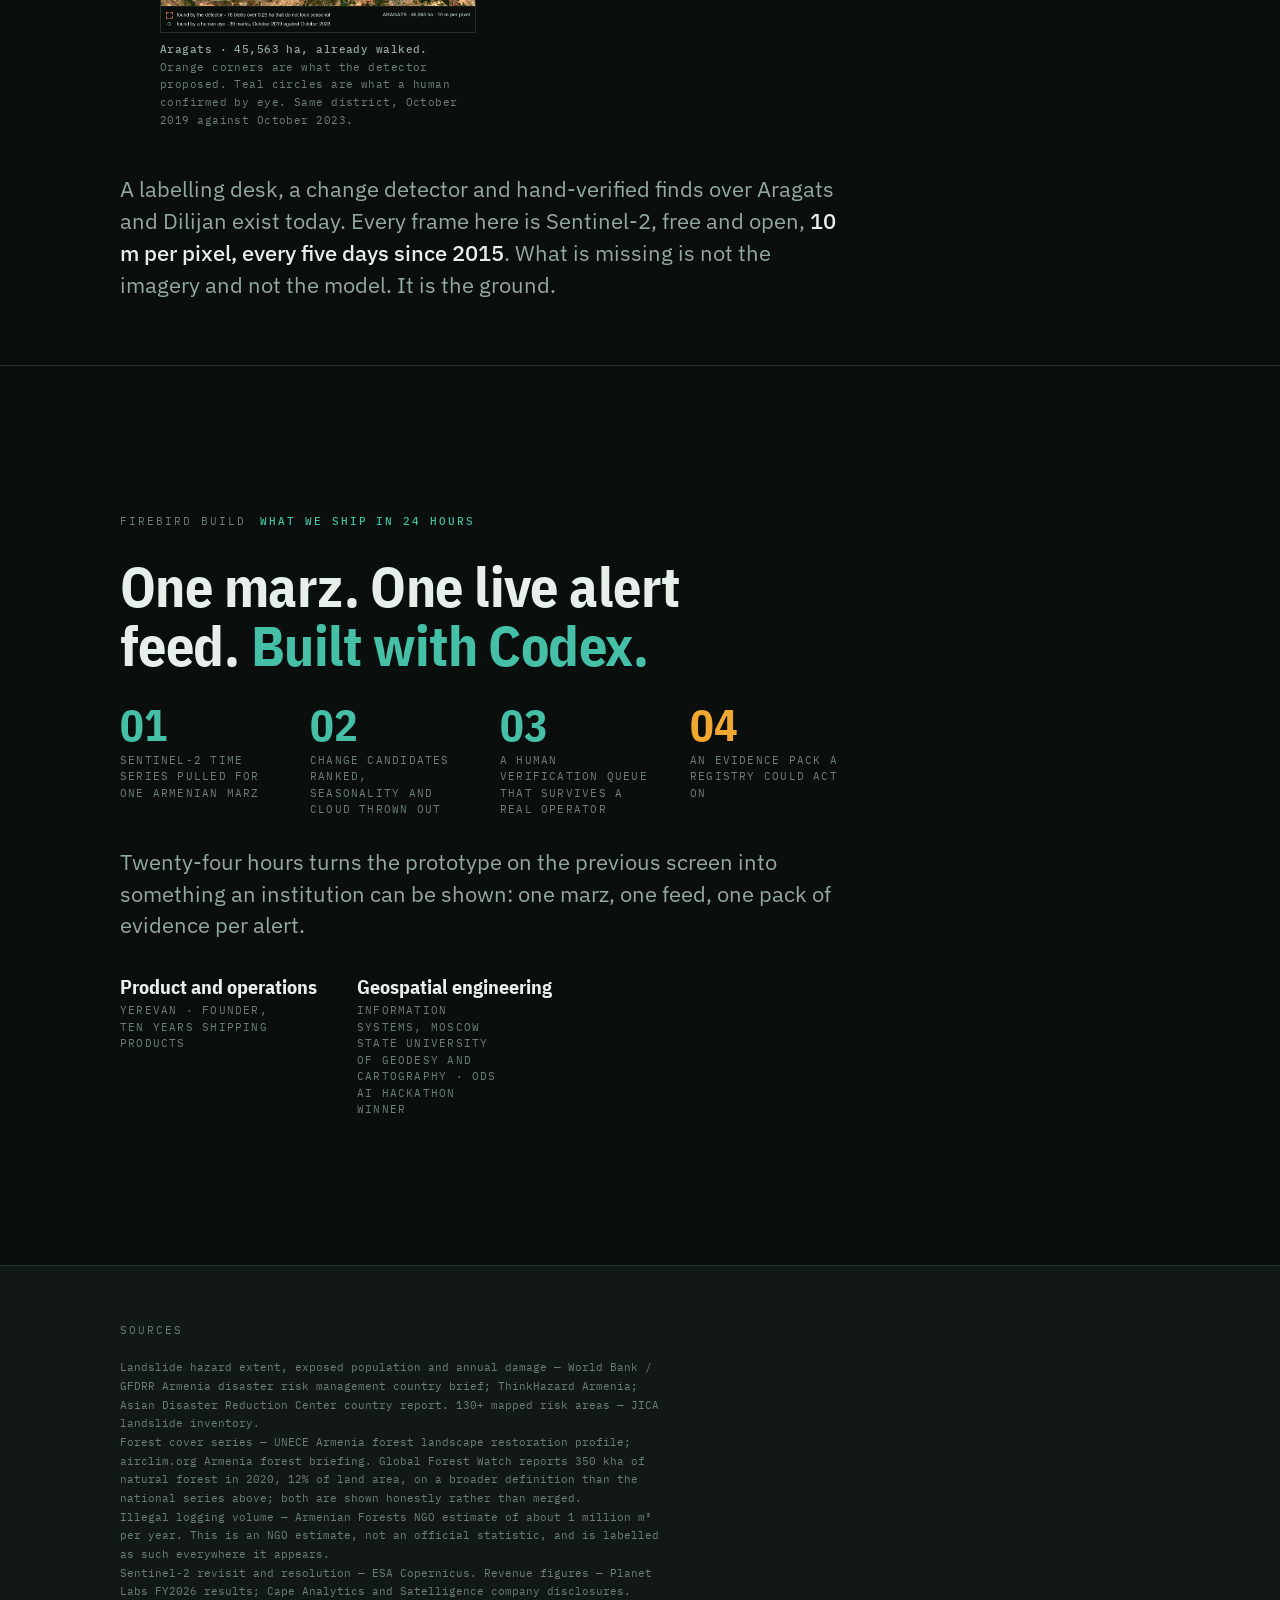
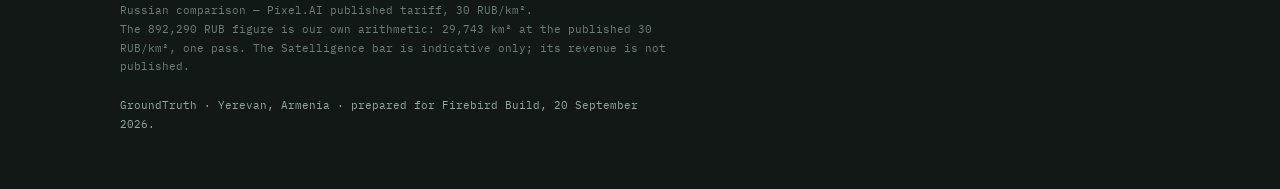
==== commit a0845ab3: "Cap figure height and narrow the evidence map column so every screen fits Co-Authored-By: Claude Opu" ====
--- a/index.html
+++ b/index.html
@@ -90,7 +90,8 @@
 .wide{width:100%;margin:0}
 .wide img{width:100%;height:auto;display:block;border:1px solid var(--line)}
 .wide figcaption{font-family:var(--mono);font-size:11px;line-height:1.6;color:var(--faint);margin-top:8px}
-.shots.three{grid-template-columns:1.45fr 1fr 1fr;align-items:start}
+.shots.three{grid-template-columns:1.3fr 1fr 1fr;align-items:start}
+.fig svg{max-height:40svh}
 @media (max-width:980px){.shots.three{grid-template-columns:1fr 1fr}}
 @media (max-width:760px){.shots,.shots.three{grid-template-columns:1fr}}
 .nav{
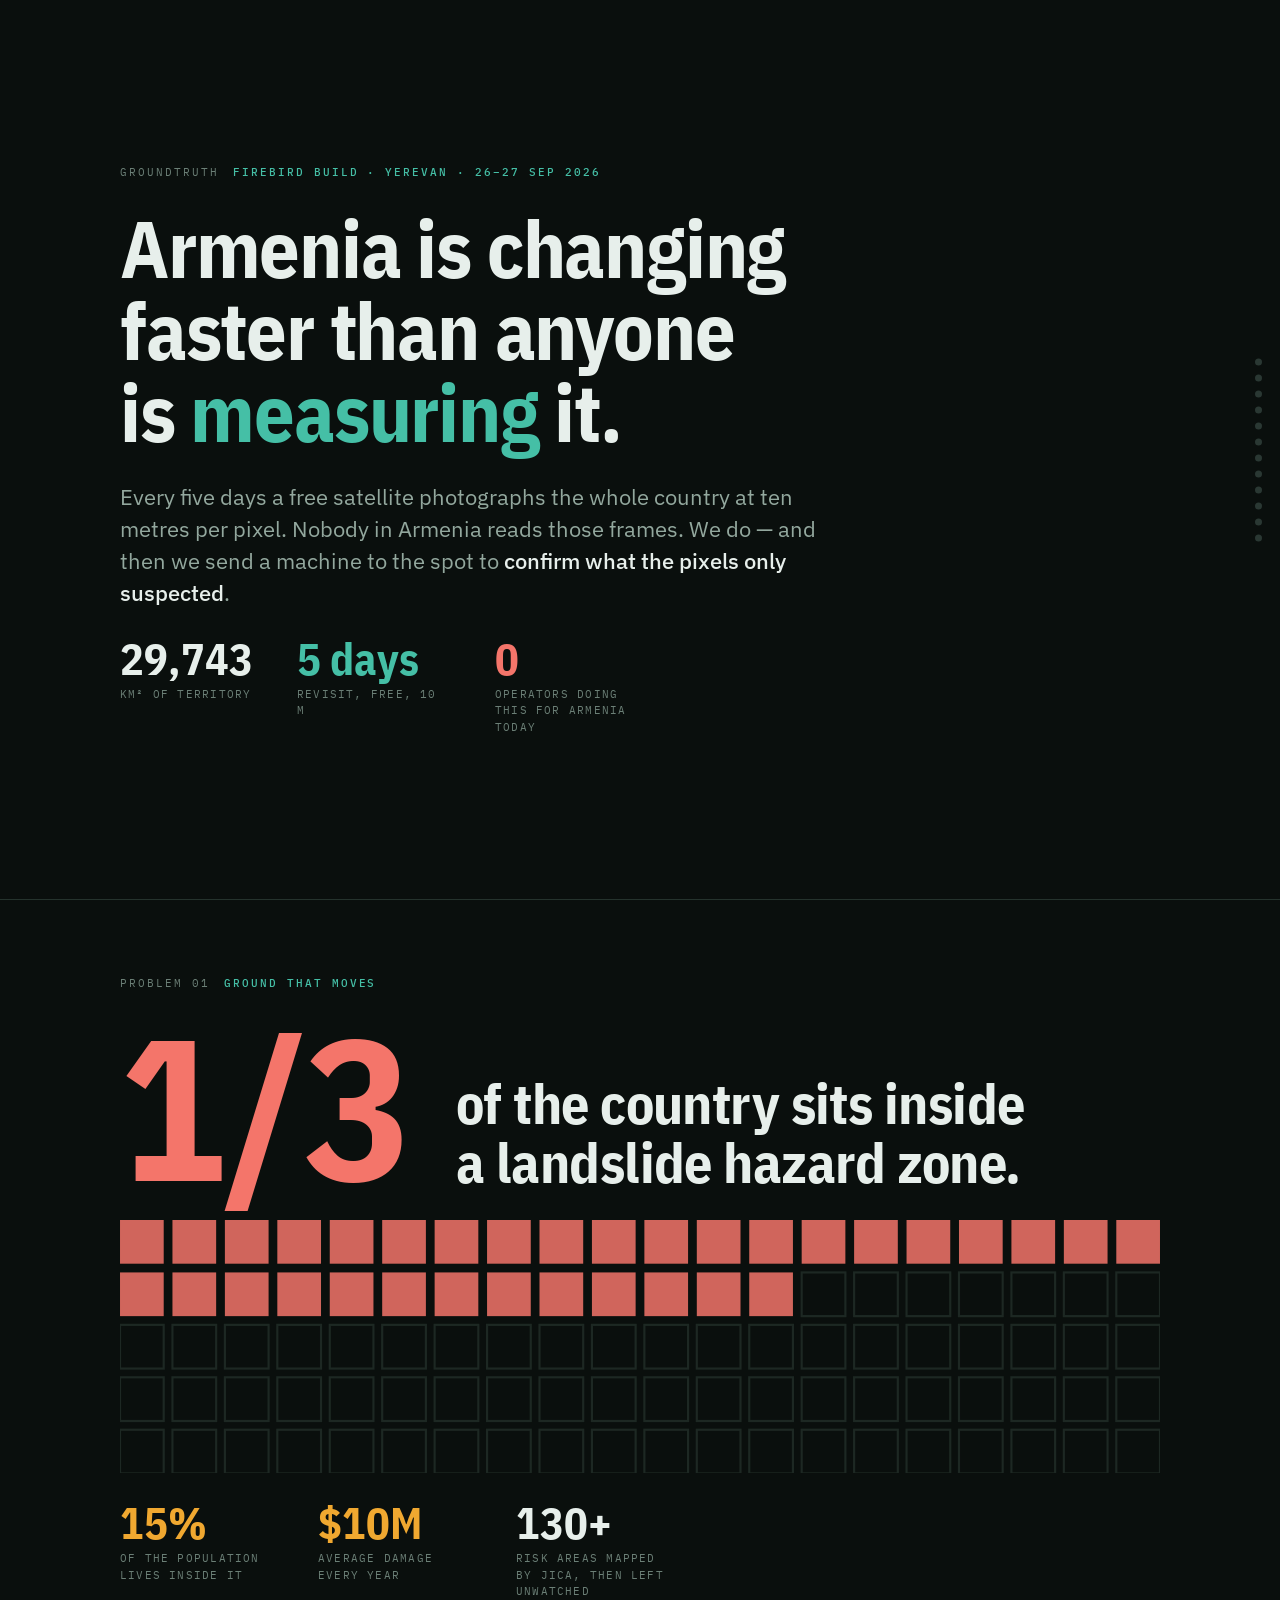
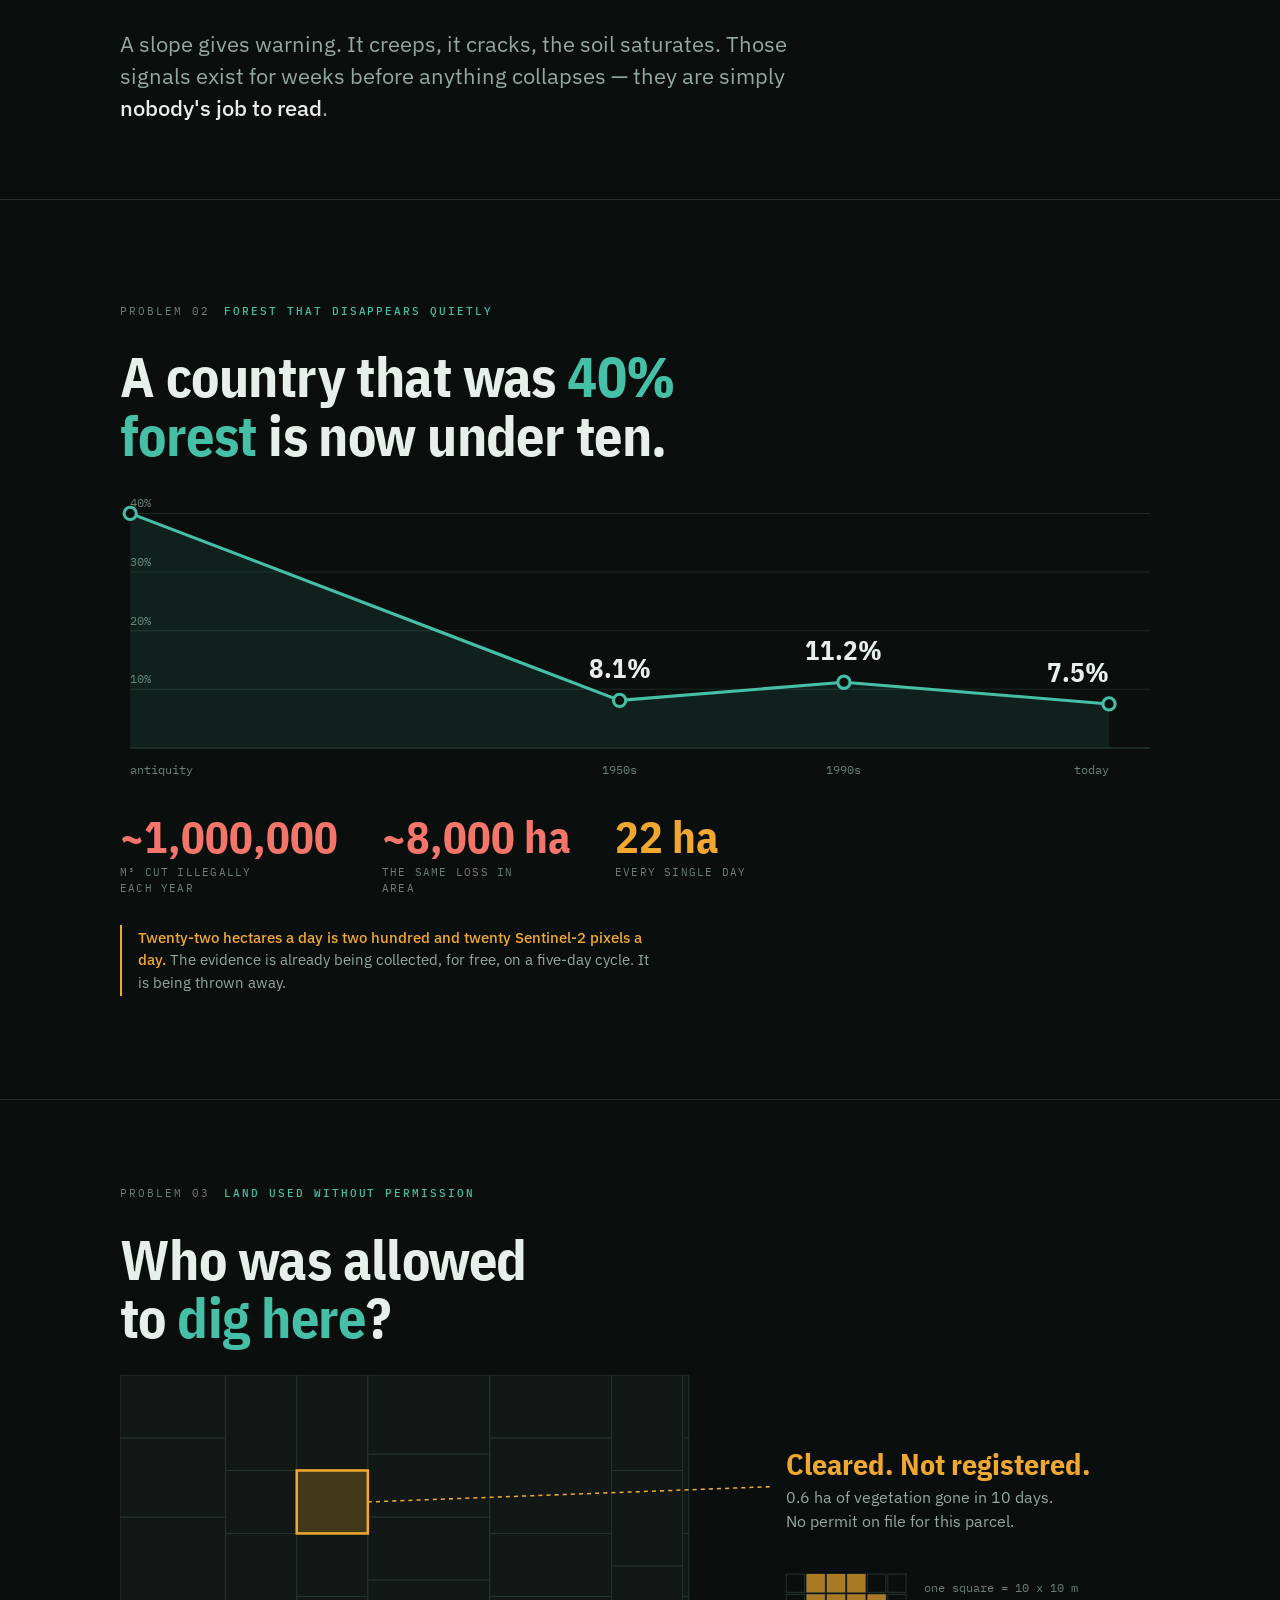
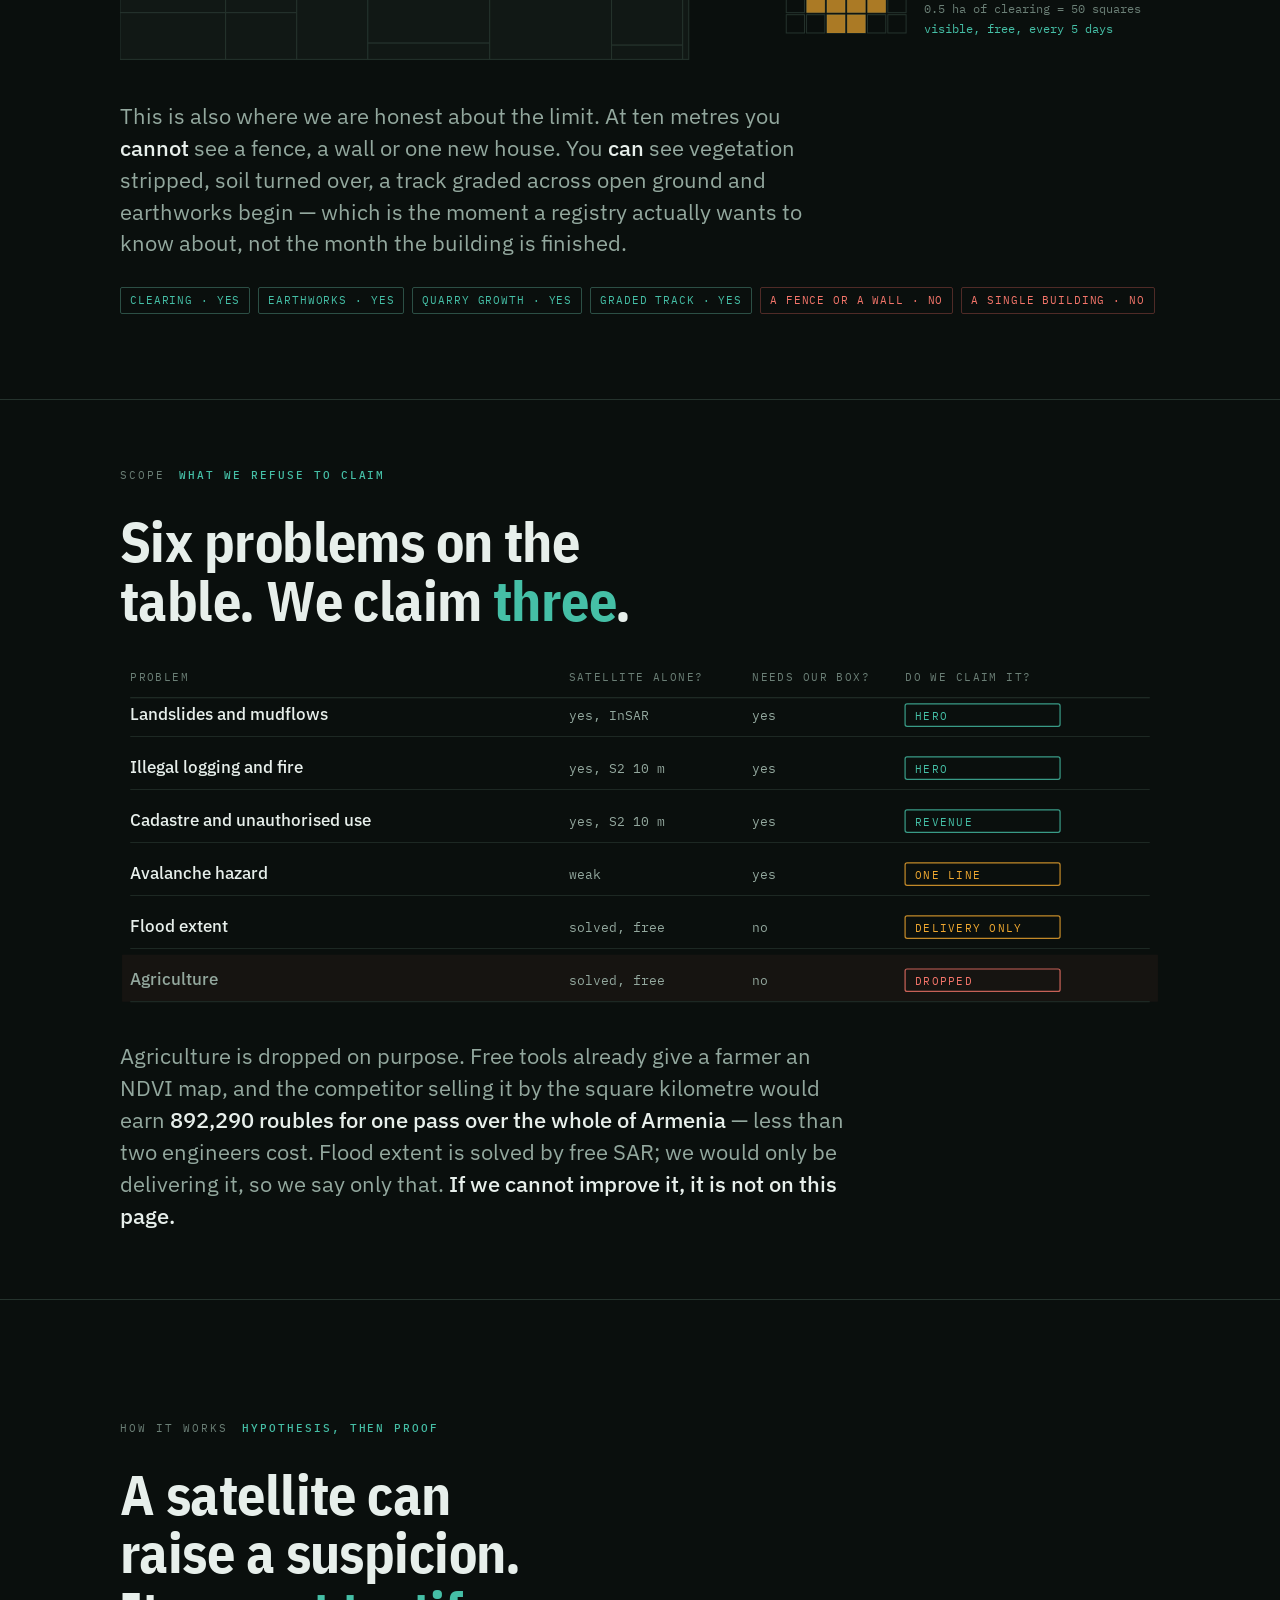
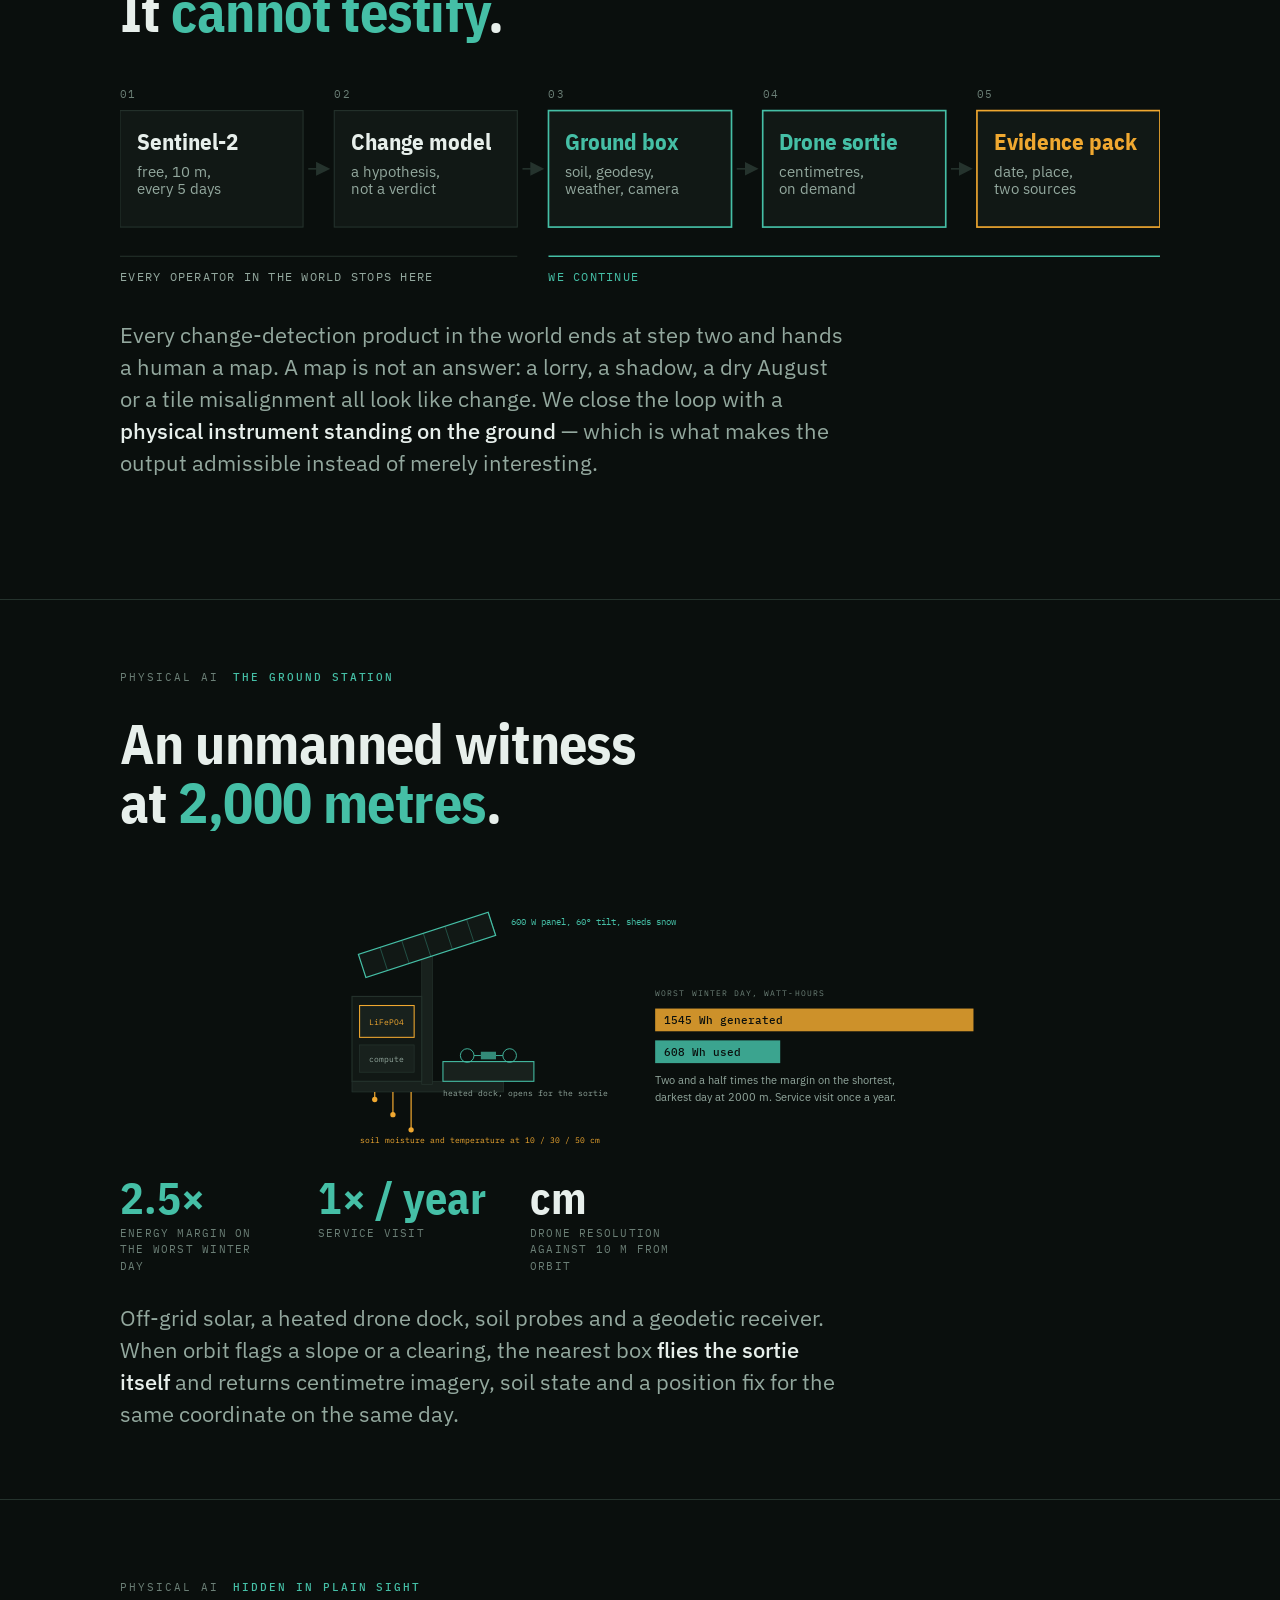
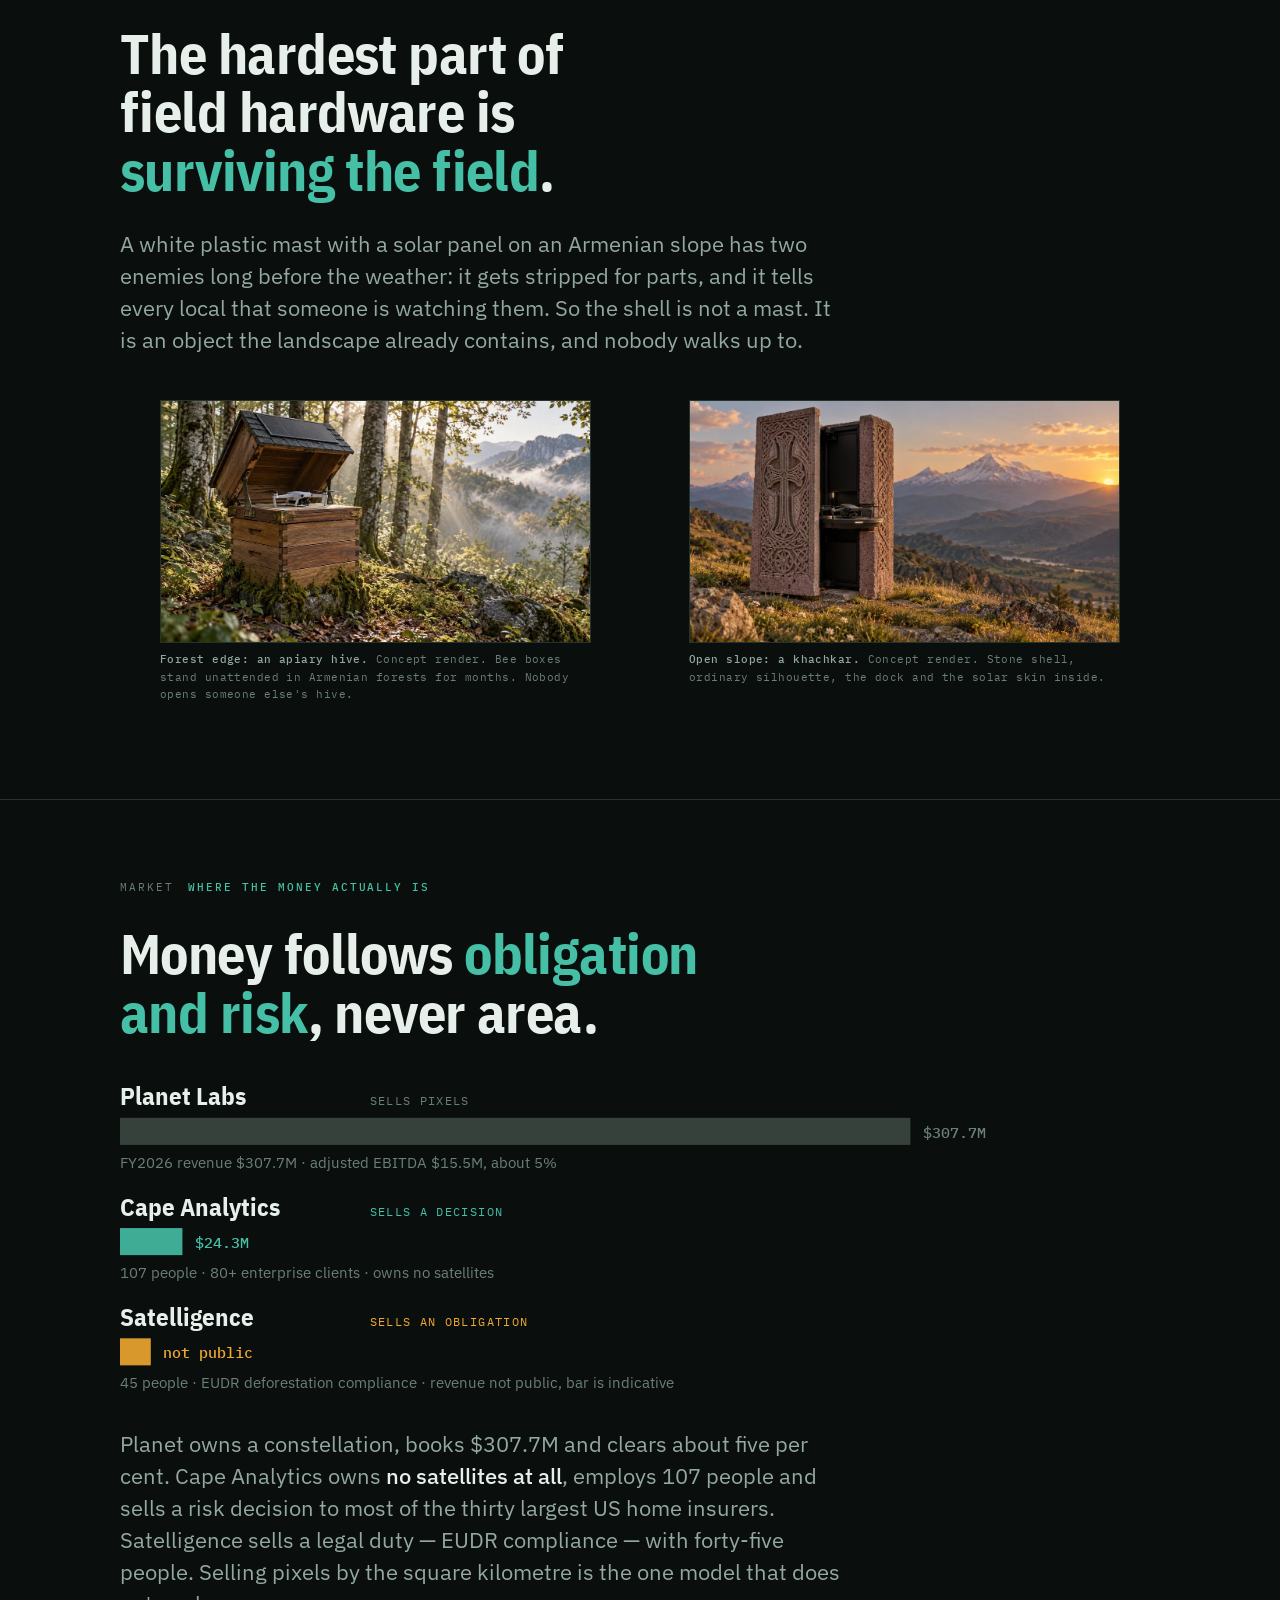
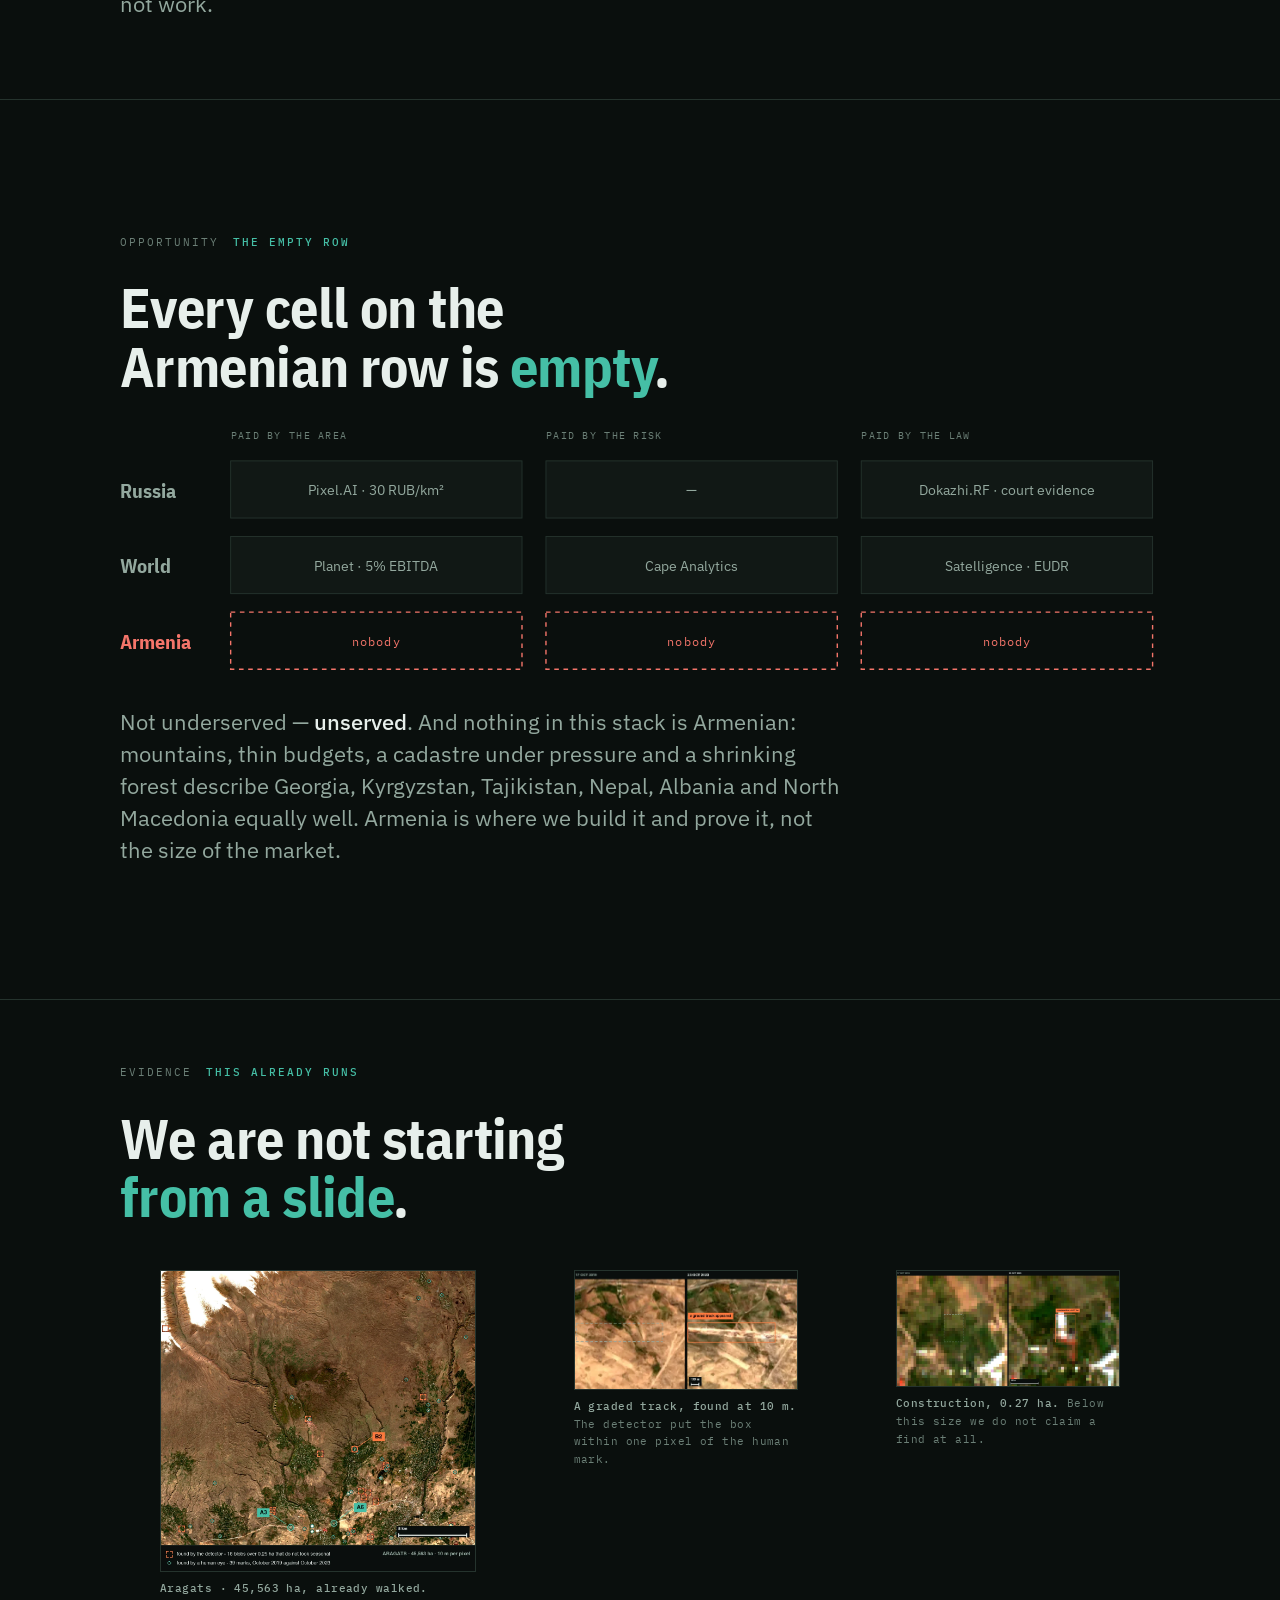
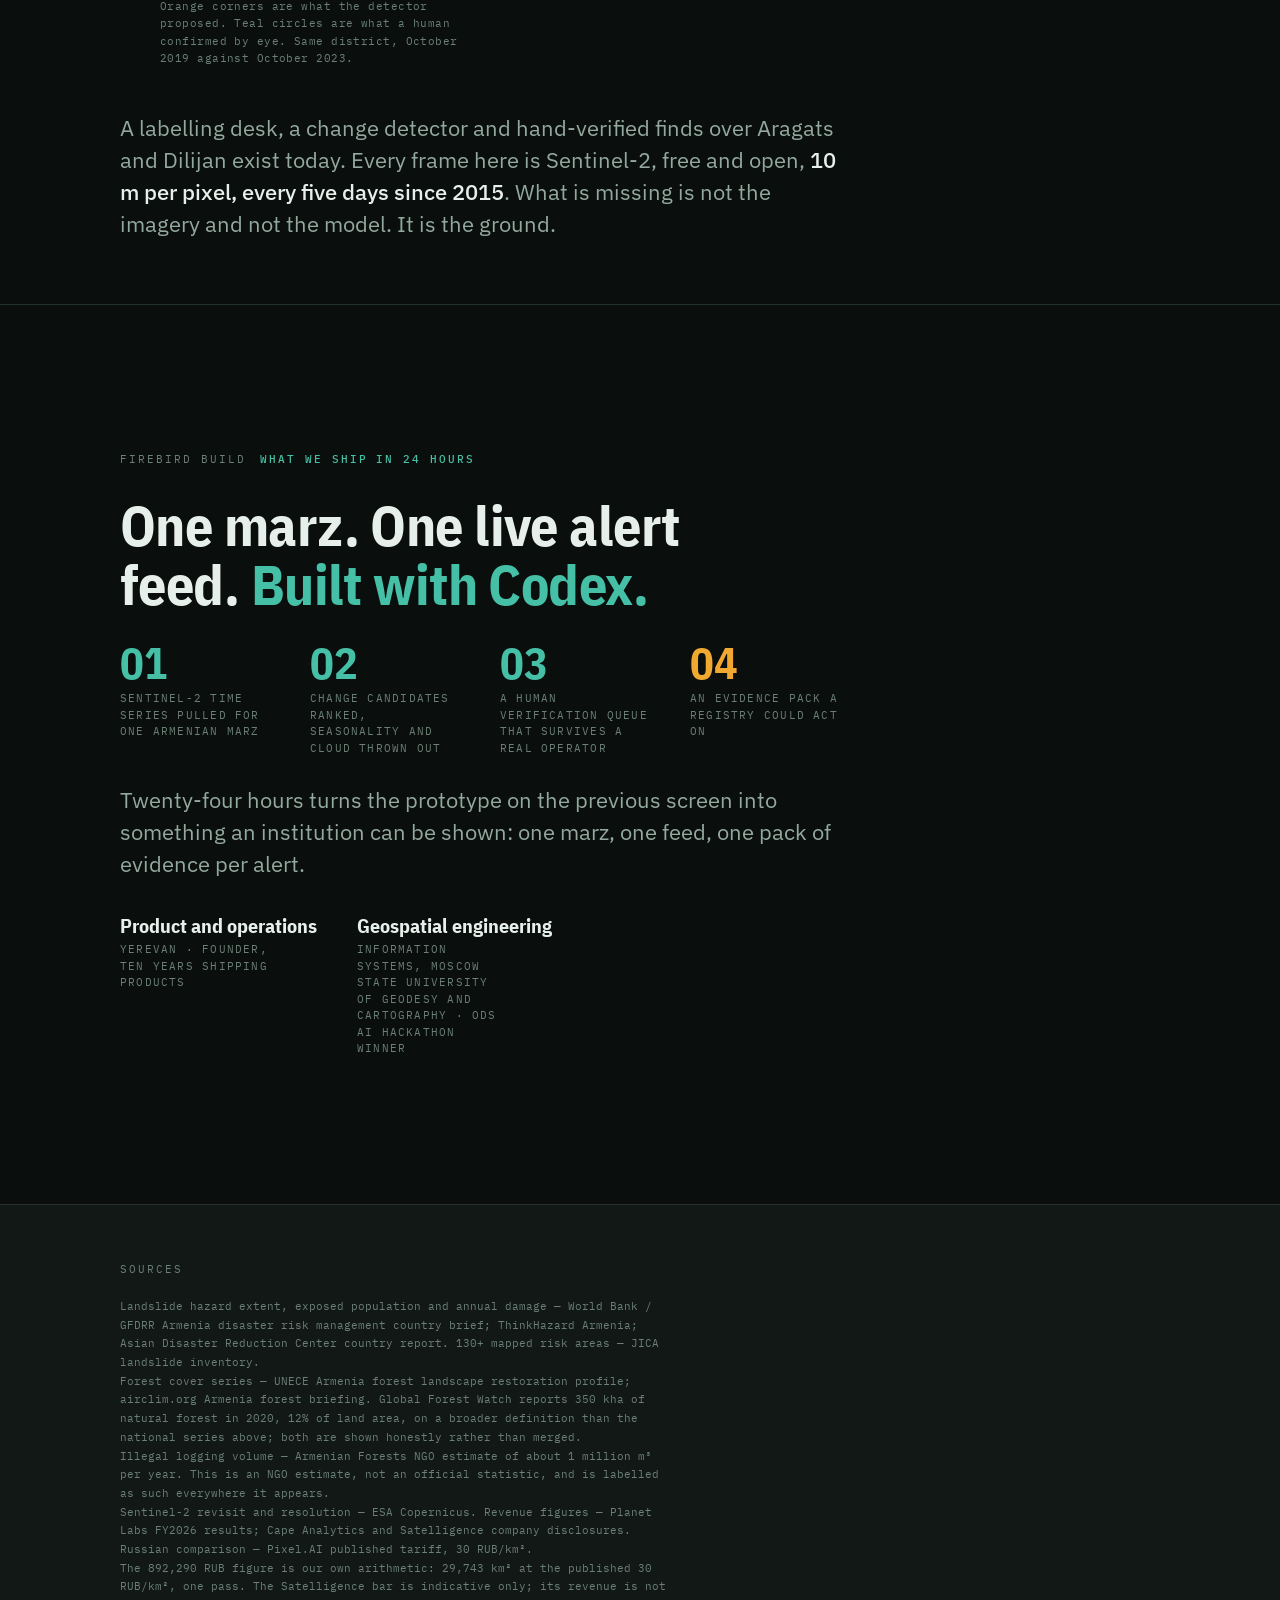
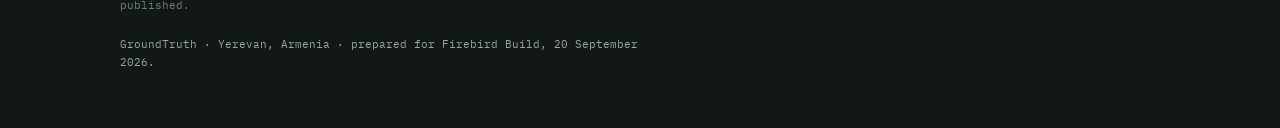
==== commit 77bb1037: "Tighten the station cutaway so screen 7 lands on one swipe Co-Authored-By: Claude Opus 5 <noreply@an" ====
--- a/index.html
+++ b/index.html
@@ -92,6 +92,7 @@
 .wide figcaption{font-family:var(--mono);font-size:11px;line-height:1.6;color:var(--faint);margin-top:8px}
 .shots.three{grid-template-columns:1.3fr 1fr 1fr;align-items:start}
 .fig svg{max-height:40svh}
+.fig.tight svg{max-height:32svh}
 @media (max-width:980px){.shots.three{grid-template-columns:1fr 1fr}}
 @media (max-width:760px){.shots,.shots.three{grid-template-columns:1fr}}
 .nav{
@@ -186,7 +187,7 @@
 <div class="in">
 <div class="eyebrow"><span>Physical AI</span><b>The ground station</b></div>
 <h2>An unmanned witness at <em>2,000 metres</em>.</h2>
-<div class="fig"><svg viewBox="0 0 1000 380" role="img" aria-label="Ground station cutaway with its winter energy budget"><rect x="120" y="292" width="200" height="14" fill="#18211d" stroke="#25332d"/><rect x="212" y="120" width="14" height="176" fill="#18211d" stroke="#25332d"/><g transform="rotate(-18 219 112)"><rect x="129" y="96" width="180" height="32" fill="#111815" stroke="#45bfa6" stroke-width="1.6"/><line x1="159" y1="96" x2="159" y2="128" stroke="#45bfa6" stroke-width="0.8" opacity="0.5"/><line x1="189" y1="96" x2="189" y2="128" stroke="#45bfa6" stroke-width="0.8" opacity="0.5"/><line x1="219" y1="96" x2="219" y2="128" stroke="#45bfa6" stroke-width="0.8" opacity="0.5"/><line x1="249" y1="96" x2="249" y2="128" stroke="#45bfa6" stroke-width="0.8" opacity="0.5"/><line x1="279" y1="96" x2="279" y2="128" stroke="#45bfa6" stroke-width="0.8" opacity="0.5"/><line x1="309" y1="96" x2="309" y2="128" stroke="#45bfa6" stroke-width="0.8" opacity="0.5"/></g><text x="330" y="86" fill="#45bfa6" font-family="IBM Plex Mono,monospace" font-size="12">600 W panel, 60° tilt, sheds snow</text><rect x="120" y="180" width="92" height="112" fill="#111815" stroke="#25332d" stroke-width="1.4"/><rect x="130" y="192" width="72" height="42" fill="#18211d" stroke="#f0a830" stroke-width="1.4"/><text x="166" y="218" fill="#f0a830" font-family="IBM Plex Mono,monospace" font-size="11" text-anchor="middle">LiFePO4</text><rect x="130" y="244" width="72" height="36" fill="#18211d" stroke="#25332d"/><text x="166" y="266" fill="#93a89e" font-family="IBM Plex Mono,monospace" font-size="10" text-anchor="middle">compute</text><rect x="240" y="266" width="120" height="26" fill="#18211d" stroke="#45bfa6" stroke-width="1.4"/><circle cx="272" cy="258" r="9" fill="none" stroke="#45bfa6" stroke-width="1.2"/><circle cx="328" cy="258" r="9" fill="none" stroke="#45bfa6" stroke-width="1.2"/><rect x="290" y="253" width="20" height="10" fill="#45bfa6" opacity="0.7"/><line x1="281" y1="258" x2="290" y2="258" stroke="#45bfa6" stroke-width="1.2"/><line x1="310" y1="258" x2="319" y2="258" stroke="#45bfa6" stroke-width="1.2"/><text x="240" y="312" fill="#93a89e" font-family="IBM Plex Mono,monospace" font-size="11">heated dock, opens for the sortie</text><line x1="150" y1="306" x2="150" y2="316" stroke="#f0a830" stroke-width="1.6"/><circle cx="150" cy="316" r="3.5" fill="#f0a830"/><line x1="174" y1="306" x2="174" y2="336" stroke="#f0a830" stroke-width="1.6"/><circle cx="174" cy="336" r="3.5" fill="#f0a830"/><line x1="198" y1="306" x2="198" y2="356" stroke="#f0a830" stroke-width="1.6"/><circle cx="198" cy="356" r="3.5" fill="#f0a830"/><text x="130" y="374" fill="#f0a830" font-family="IBM Plex Mono,monospace" font-size="11">soil moisture and temperature at 10 / 30 / 50 cm</text><text x="520" y="180" fill="#6b7f76" font-family="IBM Plex Mono,monospace" font-size="11" letter-spacing="1.4">WORST WINTER DAY, WATT-HOURS</text><rect x="520" y="196" width="420" height="30" fill="#f0a830" opacity="0.85"/><text x="532" y="217" fill="#0a0f0d" font-family="IBM Plex Mono,monospace" font-size="14" font-weight="500">1545 Wh generated</text><rect x="520" y="238" width="165" height="30" fill="#45bfa6" opacity="0.85"/><text x="532" y="259" fill="#0a0f0d" font-family="IBM Plex Mono,monospace" font-size="14" font-weight="500">608 Wh used</text><text x="520" y="296" fill="#93a89e" font-family="IBM Plex Sans,sans-serif" font-size="15">Two and a half times the margin on the shortest,</text><text x="520" y="318" fill="#93a89e" font-family="IBM Plex Sans,sans-serif" font-size="15">darkest day at 2000 m. Service visit once a year.</text></svg></div>
+<div class="fig tight"><svg viewBox="0 0 1000 380" role="img" aria-label="Ground station cutaway with its winter energy budget"><rect x="120" y="292" width="200" height="14" fill="#18211d" stroke="#25332d"/><rect x="212" y="120" width="14" height="176" fill="#18211d" stroke="#25332d"/><g transform="rotate(-18 219 112)"><rect x="129" y="96" width="180" height="32" fill="#111815" stroke="#45bfa6" stroke-width="1.6"/><line x1="159" y1="96" x2="159" y2="128" stroke="#45bfa6" stroke-width="0.8" opacity="0.5"/><line x1="189" y1="96" x2="189" y2="128" stroke="#45bfa6" stroke-width="0.8" opacity="0.5"/><line x1="219" y1="96" x2="219" y2="128" stroke="#45bfa6" stroke-width="0.8" opacity="0.5"/><line x1="249" y1="96" x2="249" y2="128" stroke="#45bfa6" stroke-width="0.8" opacity="0.5"/><line x1="279" y1="96" x2="279" y2="128" stroke="#45bfa6" stroke-width="0.8" opacity="0.5"/><line x1="309" y1="96" x2="309" y2="128" stroke="#45bfa6" stroke-width="0.8" opacity="0.5"/></g><text x="330" y="86" fill="#45bfa6" font-family="IBM Plex Mono,monospace" font-size="12">600 W panel, 60° tilt, sheds snow</text><rect x="120" y="180" width="92" height="112" fill="#111815" stroke="#25332d" stroke-width="1.4"/><rect x="130" y="192" width="72" height="42" fill="#18211d" stroke="#f0a830" stroke-width="1.4"/><text x="166" y="218" fill="#f0a830" font-family="IBM Plex Mono,monospace" font-size="11" text-anchor="middle">LiFePO4</text><rect x="130" y="244" width="72" height="36" fill="#18211d" stroke="#25332d"/><text x="166" y="266" fill="#93a89e" font-family="IBM Plex Mono,monospace" font-size="10" text-anchor="middle">compute</text><rect x="240" y="266" width="120" height="26" fill="#18211d" stroke="#45bfa6" stroke-width="1.4"/><circle cx="272" cy="258" r="9" fill="none" stroke="#45bfa6" stroke-width="1.2"/><circle cx="328" cy="258" r="9" fill="none" stroke="#45bfa6" stroke-width="1.2"/><rect x="290" y="253" width="20" height="10" fill="#45bfa6" opacity="0.7"/><line x1="281" y1="258" x2="290" y2="258" stroke="#45bfa6" stroke-width="1.2"/><line x1="310" y1="258" x2="319" y2="258" stroke="#45bfa6" stroke-width="1.2"/><text x="240" y="312" fill="#93a89e" font-family="IBM Plex Mono,monospace" font-size="11">heated dock, opens for the sortie</text><line x1="150" y1="306" x2="150" y2="316" stroke="#f0a830" stroke-width="1.6"/><circle cx="150" cy="316" r="3.5" fill="#f0a830"/><line x1="174" y1="306" x2="174" y2="336" stroke="#f0a830" stroke-width="1.6"/><circle cx="174" cy="336" r="3.5" fill="#f0a830"/><line x1="198" y1="306" x2="198" y2="356" stroke="#f0a830" stroke-width="1.6"/><circle cx="198" cy="356" r="3.5" fill="#f0a830"/><text x="130" y="374" fill="#f0a830" font-family="IBM Plex Mono,monospace" font-size="11">soil moisture and temperature at 10 / 30 / 50 cm</text><text x="520" y="180" fill="#6b7f76" font-family="IBM Plex Mono,monospace" font-size="11" letter-spacing="1.4">WORST WINTER DAY, WATT-HOURS</text><rect x="520" y="196" width="420" height="30" fill="#f0a830" opacity="0.85"/><text x="532" y="217" fill="#0a0f0d" font-family="IBM Plex Mono,monospace" font-size="14" font-weight="500">1545 Wh generated</text><rect x="520" y="238" width="165" height="30" fill="#45bfa6" opacity="0.85"/><text x="532" y="259" fill="#0a0f0d" font-family="IBM Plex Mono,monospace" font-size="14" font-weight="500">608 Wh used</text><text x="520" y="296" fill="#93a89e" font-family="IBM Plex Sans,sans-serif" font-size="15">Two and a half times the margin on the shortest,</text><text x="520" y="318" fill="#93a89e" font-family="IBM Plex Sans,sans-serif" font-size="15">darkest day at 2000 m. Service visit once a year.</text></svg></div>
 <div class="row">
   <div class="stat t"><span class="n">2.5×</span><span class="k">energy margin on the worst winter day</span></div>
   <div class="stat t"><span class="n">1× / year</span><span class="k">service visit</span></div>
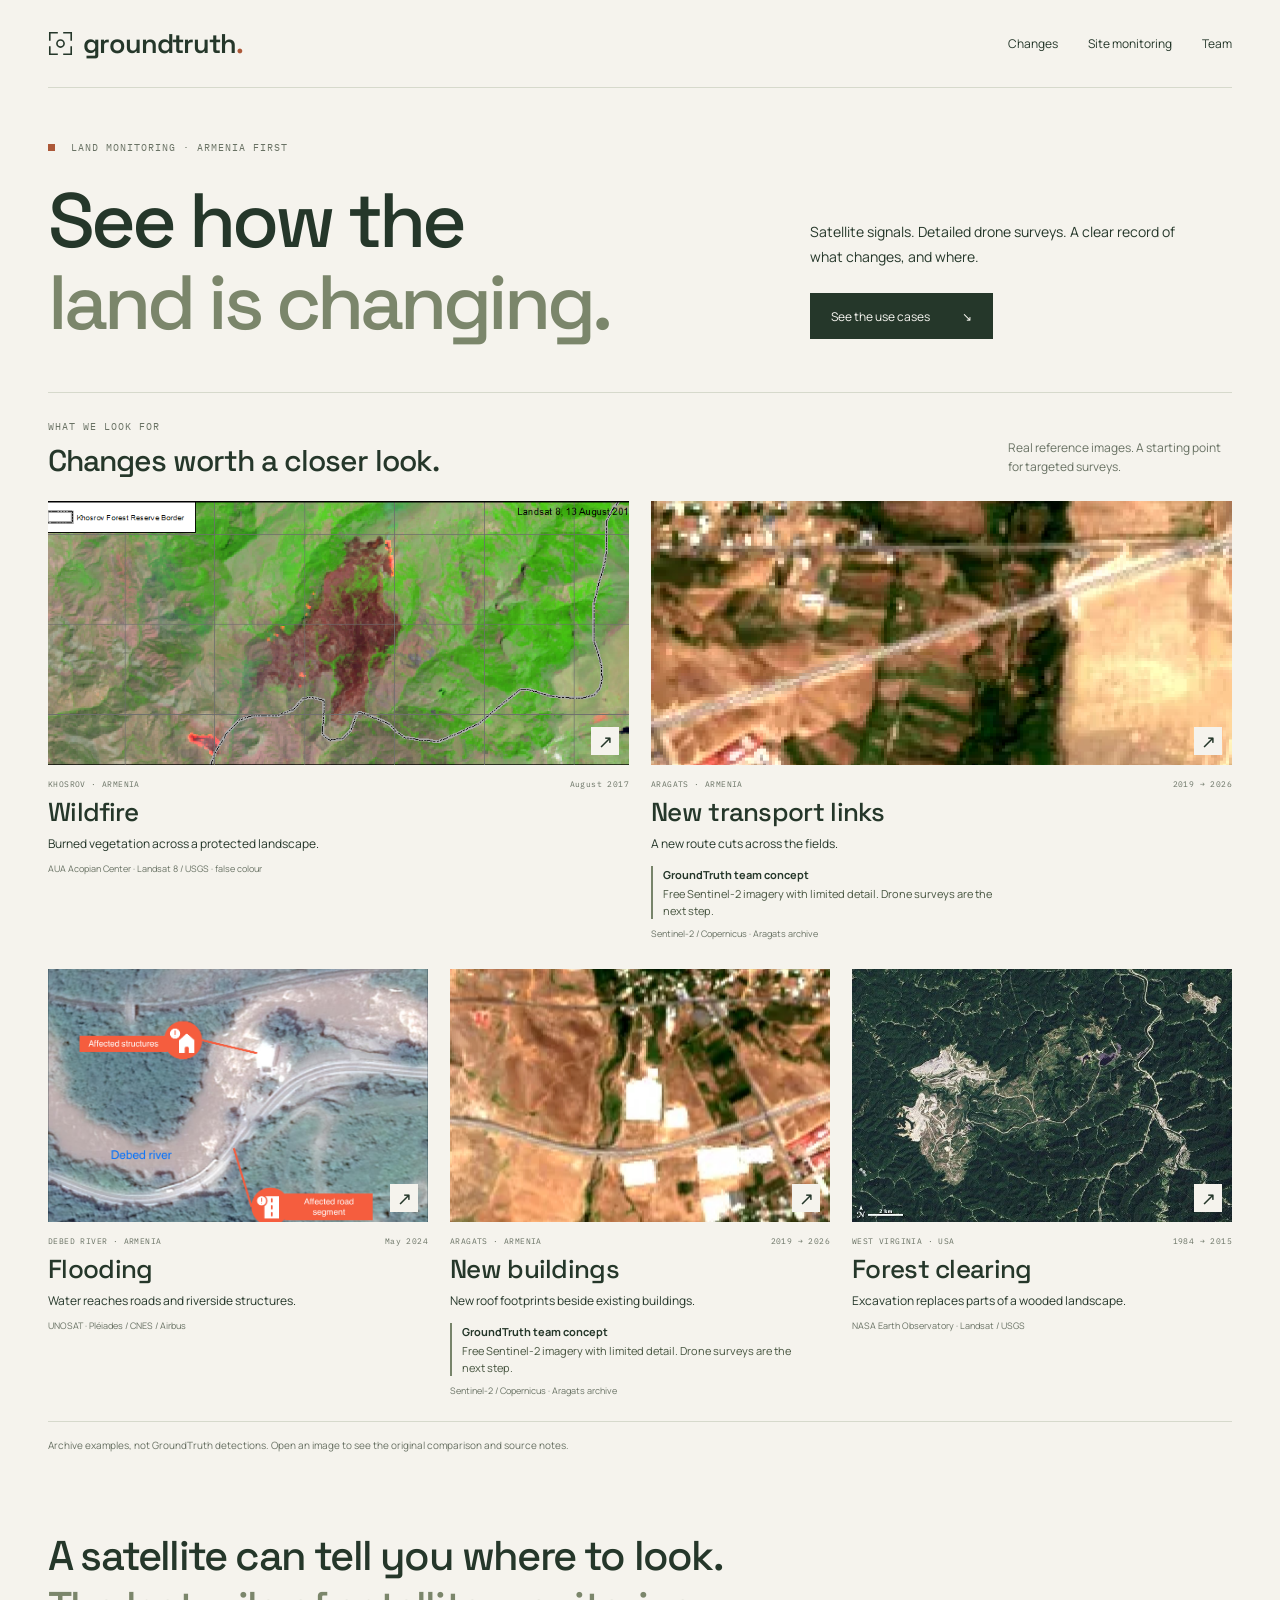
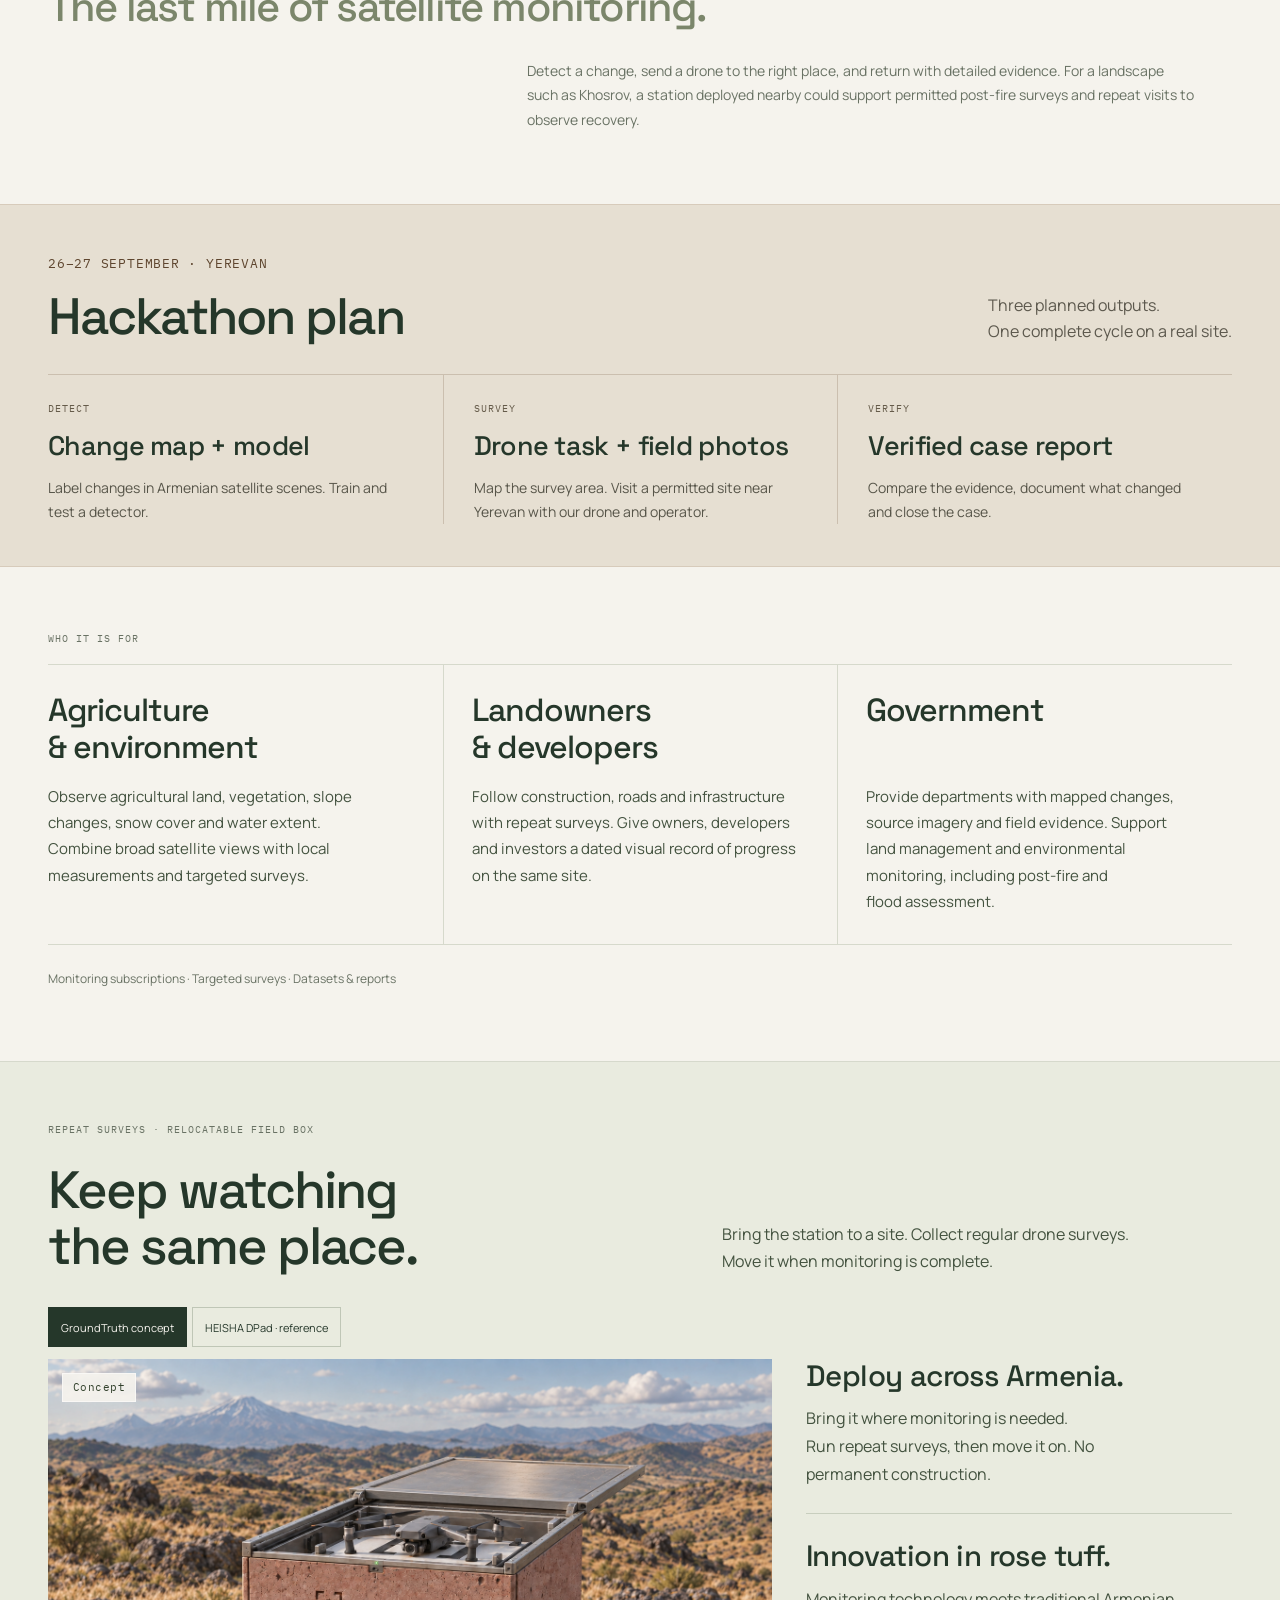
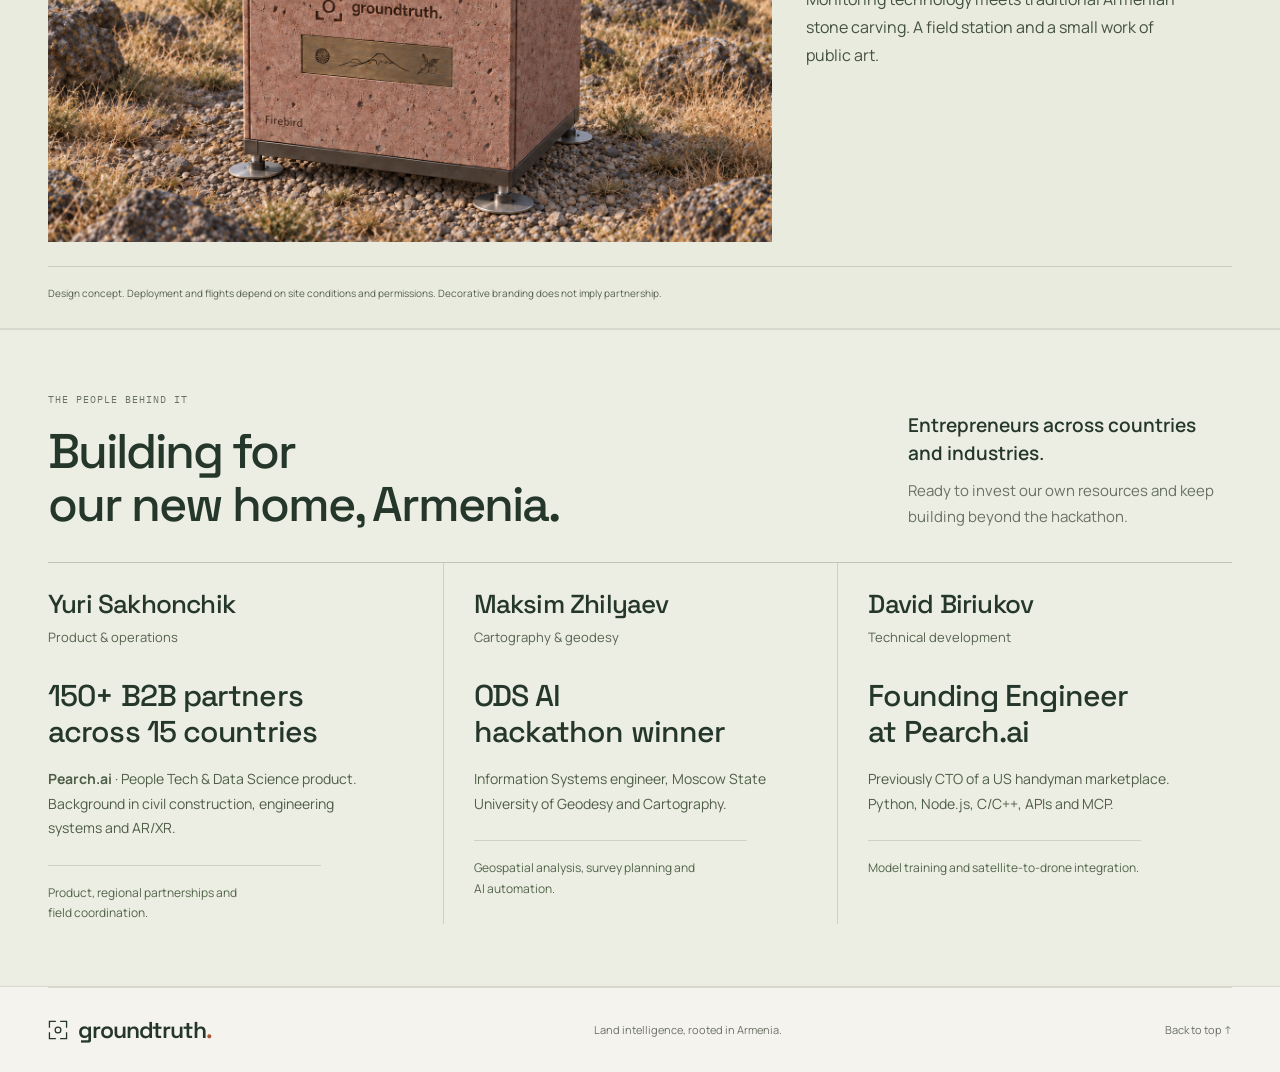
==== commit 12b5d5fd: "Publish reviewed GroundTruth landing with imagery, hackathon plan and team" ====
--- a/index.html
+++ b/index.html
@@ -1,269 +1,51 @@
 <!doctype html>
-<html lang="en">
-<head>
-<meta charset="utf-8">
-<meta name="viewport" content="width=device-width, initial-scale=1, viewport-fit=cover">
-<title>GroundTruth</title>
-<meta name="description" content="Satellite change detection for Armenia, confirmed on the ground. Landslides, illegal logging, unauthorised earthworks.">
-<meta property="og:title" content="GroundTruth">
-<meta property="og:description" content="A satellite can raise a suspicion. It cannot testify. We send a machine to the spot.">
-<meta property="og:type" content="website">
-<meta property="og:url" content="https://jerrysahon.github.io/groundtruth/">
-<meta property="og:image" content="https://jerrysahon.github.io/groundtruth/img/map.webp">
-<meta name="twitter:card" content="summary_large_image">
-<link rel="preconnect" href="https://fonts.googleapis.com">
-<link rel="preconnect" href="https://fonts.gstatic.com" crossorigin>
-<link rel="stylesheet" href="https://fonts.googleapis.com/css2?family=IBM+Plex+Sans+Condensed:wght@600;700&family=IBM+Plex+Sans:wght@400;500;600&family=IBM+Plex+Mono:wght@400;500&display=swap">
-<style>
-:root{
-  --bg:#0a0f0d; --panel:#111815; --panel2:#18211d; --line:#25332d; --grid:#1d2823;
-  --text:#e7efeb; --muted:#93a89e; --faint:#6b7f76;
-  --spec:#45bfa6; --est:#f0a830; --lim:#f4756a;
-  --disp:"IBM Plex Sans Condensed","Helvetica Neue",Arial,sans-serif;
-  --body:"IBM Plex Sans","Helvetica Neue",Arial,sans-serif;
-  --mono:"IBM Plex Mono",ui-monospace,Menlo,monospace;
-}
-*{box-sizing:border-box}
-html{scroll-snap-type:y proximity;-webkit-text-size-adjust:100%}
-body{
-  margin:0;background:var(--bg);color:var(--text);
-  font-family:var(--body);font-size:16px;line-height:1.5;
-  -webkit-font-smoothing:antialiased;
-}
-section{
-  scroll-snap-align:start;
-  min-height:100svh;
-  display:flex;flex-direction:column;justify-content:center;
-  padding:calc(64px + env(safe-area-inset-top,0px)) 24px calc(64px + env(safe-area-inset-bottom,0px));
-  border-bottom:1px solid var(--line);
-  position:relative;
-}
-.in{width:100%;max-width:1040px;margin:0 auto;display:flex;flex-direction:column;gap:28px}
-.eyebrow{
-  font-family:var(--mono);font-size:11px;letter-spacing:.18em;text-transform:uppercase;
-  color:var(--faint);display:flex;gap:14px;align-items:center;flex-wrap:wrap;
-}
-.eyebrow b{color:var(--spec);font-weight:500}
-h1{
-  font-family:var(--disp);font-weight:700;margin:0;
-  font-size:clamp(38px,7.2vw,80px);line-height:1.02;letter-spacing:-.015em;
-  text-wrap:balance;max-width:16ch;
-}
-h2{
-  font-family:var(--disp);font-weight:700;margin:0;
-  font-size:clamp(30px,5vw,56px);line-height:1.05;letter-spacing:-.01em;
-  text-wrap:balance;max-width:20ch;
-}
-h2 em{font-style:normal;color:var(--spec)}
-h1 em{font-style:normal;color:var(--spec)}
-.lede{font-size:clamp(17px,2.1vw,22px);line-height:1.45;color:var(--muted);max-width:56ch;margin:0}
-.lede b{color:var(--text);font-weight:500}
-.huge{
-  font-family:var(--disp);font-weight:700;line-height:.86;letter-spacing:-.02em;
-  font-size:clamp(84px,19vw,200px);
-}
-.huge.t{color:var(--spec)} .huge.a{color:var(--est)} .huge.r{color:var(--lim)}
-p{margin:0;max-width:60ch}
-.mono{font-family:var(--mono);font-size:13px;color:var(--muted);font-variant-numeric:tabular-nums}
-.src{font-family:var(--mono);font-size:11px;line-height:1.7;color:var(--faint);max-width:78ch}
-.src a{color:var(--faint)}
-.row{display:flex;gap:44px;flex-wrap:wrap;align-items:flex-start}
-.stat{display:flex;flex-direction:column;gap:5px;min-width:130px}
-.stat .n{font-family:var(--disp);font-weight:700;font-size:clamp(28px,4vw,44px);line-height:1;font-variant-numeric:tabular-nums}
-.stat .k{font-family:var(--mono);font-size:11px;letter-spacing:.11em;text-transform:uppercase;color:var(--faint);line-height:1.5;max-width:22ch}
-.stat.t .n{color:var(--spec)} .stat.a .n{color:var(--est)} .stat.r .n{color:var(--lim)}
-svg{display:block;width:100%;height:auto;overflow:visible}
-.fig{width:100%;overflow-x:auto}
-.tags{display:flex;gap:8px;flex-wrap:wrap}
-.tag{font-family:var(--mono);font-size:11px;letter-spacing:.08em;text-transform:uppercase;
-  border:1px solid var(--line);border-radius:2px;padding:4px 9px;color:var(--muted)}
-.tag.t{border-color:#2c4f45;color:var(--spec)}
-.tag.a{border-color:#4c3c17;color:var(--est)}
-.tag.r{border-color:#4f2b27;color:var(--lim)}
-.note{border-left:2px solid var(--est);padding:2px 0 2px 16px;color:var(--muted);font-size:15px;max-width:60ch}
-.note b{color:var(--est);font-weight:500}
-.shots{display:grid;grid-template-columns:1fr 1fr;gap:18px;width:100%}
-.shot{display:flex;flex-direction:column;gap:8px;min-width:0}
-.shot img{width:100%;height:auto;display:block;border:1px solid var(--line);background:var(--panel2)}
-.shot figcaption{font-family:var(--mono);font-size:11px;line-height:1.6;color:var(--faint);letter-spacing:.04em}
-.shot figcaption b{color:var(--muted);font-weight:500}
-.wide{width:100%;margin:0}
-.wide img{width:100%;height:auto;display:block;border:1px solid var(--line)}
-.wide figcaption{font-family:var(--mono);font-size:11px;line-height:1.6;color:var(--faint);margin-top:8px}
-.shots.three{grid-template-columns:1.3fr 1fr 1fr;align-items:start}
-.fig svg{max-height:40svh}
-.fig.tight svg{max-height:32svh}
-@media (max-width:980px){.shots.three{grid-template-columns:1fr 1fr}}
-@media (max-width:760px){.shots,.shots.three{grid-template-columns:1fr}}
-.nav{
-  position:fixed;right:18px;top:50%;transform:translateY(-50%);z-index:20;
-  display:flex;flex-direction:column;gap:9px;
-}
-.nav a{width:7px;height:7px;border-radius:50%;background:#2a3833;display:block;transition:background .2s}
-.nav a:hover{background:var(--spec)}
-footer{
-  padding:56px 24px calc(56px + env(safe-area-inset-bottom,0px));
-  scroll-snap-align:start;background:var(--panel);
-}
-footer .in{gap:20px}
-@media (max-width:760px){
-  .nav{display:none}
-  section{padding-left:18px;padding-right:18px}
-  .row{gap:24px}
-  .in{gap:22px}
-}
-@media (prefers-reduced-motion:reduce){html{scroll-behavior:auto}}
-</style>
-</head>
-<body>
-<nav class="nav" aria-label="sections"><a href="#s1" title="1"></a><a href="#s2" title="2"></a><a href="#s3" title="3"></a><a href="#s4" title="4"></a><a href="#s5" title="5"></a><a href="#s6" title="6"></a><a href="#s7" title="7"></a><a href="#s8" title="8"></a><a href="#s9" title="9"></a><a href="#s10" title="10"></a><a href="#s11" title="11"></a><a href="#s12" title="12"></a></nav>
-<section id="s1">
-<div class="in">
-<div class="eyebrow"><span>GroundTruth</span><b>Firebird Build · Yerevan · 26–27 Sep 2026</b></div>
-<h1>Armenia is changing faster than anyone is <em>measuring</em> it.</h1>
-<p class="lede">Every five days a free satellite photographs the whole country at ten metres per pixel. Nobody in Armenia reads those frames. We do — and then we send a machine to the spot to <b>confirm what the pixels only suspected</b>.</p>
-<div class="row">
-  <div class="stat"><span class="n">29,743</span><span class="k">km² of territory</span></div>
-  <div class="stat t"><span class="n">5 days</span><span class="k">revisit, free, 10 m</span></div>
-  <div class="stat r"><span class="n">0</span><span class="k">operators doing this for Armenia today</span></div>
-</div>
-</div>
+<html lang="en"><head><meta charset="utf-8"><meta name="viewport" content="width=device-width,initial-scale=1">
+<title>GroundTruth — See how the land is changing</title><meta name="description" content="Land monitoring in Armenia: satellite change detection, targeted drone surveys and a clear record of each site over time.">
+<meta name="theme-color" content="#f5f3ed"><meta property="og:title" content="GroundTruth — See how the land is changing"><meta property="og:description" content="Find changes from space. Verify them in the field. Follow the same site over time."><meta property="og:type" content="website"><meta property="og:image" content="assets/observations/khosrov-fire-aua.png"><meta name="twitter:card" content="summary_large_image">
+<link rel="icon" type="image/svg+xml" href="favicon.svg"><link rel="stylesheet" href="assets/fonts/fonts.css"><link rel="stylesheet" href="styles.css?v=c1ea123e"><script src="hardware.js?v=3bca5969" defer></script><script src="imagery.js?v=9d66d478" defer></script></head><body><a class="skip" href="#main">Skip to content</a><header class="masthead wrap"><a class="brand" href="#main" aria-label="GroundTruth home"><svg viewBox="0 0 28 28" aria-hidden="true"><path d="M2 11V2h9M17 2h9v9M26 17v9h-9M11 26H2v-9"/><circle cx="14" cy="14" r="4"/></svg>groundtruth<span>.</span></a><nav aria-label="Main navigation"><a href="#observations">Changes</a><a href="#stations">Site monitoring</a><a href="#team">Team</a></nav></header><main id="main">
+<section class="hero wrap"><div><p class="eyebrow"><span class="square"></span> LAND MONITORING · ARMENIA FIRST</p><h1>See how the<br><em>land is changing.</em></h1></div><div class="hero-description"><p>Satellite signals. Detailed drone surveys. A clear record of what changes, and where.</p><a class="button dark" href="#observations">See the use cases <span aria-hidden="true">↘</span></a></div></section>
+<section class="change-gallery wrap" id="observations" aria-labelledby="gallery-title">
+<div id="evidence" class="gallery-heading"><div><p class="eyebrow">WHAT WE LOOK FOR</p><h2 id="gallery-title">Changes worth a closer look.</h2></div><p>Real reference images. A starting point for targeted surveys.</p></div>
+<div class="change-grid">
+<article class="change-card featured">
+<button type="button" class="change-photo fire-preview" data-source="fire" aria-label="Open original: Wildfire"><svg viewBox="40 34 814 357" preserveAspectRatio="xMidYMid slice" role="img" aria-label="Khosrov wildfire, false-colour Landsat image published by AUA"><image href="assets/observations/khosrov-fire-aua.png" width="1122" height="794"/></svg><span class="photo-open" aria-hidden="true">↗</span></button>
+<div class="change-meta mono"><span>KHOSROV · ARMENIA</span><span>August 2017</span></div><h3>Wildfire</h3><p class="change-observed">Burned vegetation across a protected landscape.</p><p class="change-source">AUA Acopian Center · Landsat 8 / USGS · false colour</p></article>
+<article class="change-card featured">
+<button type="button" class="change-photo " data-source="road" aria-label="Open original: New transport links"><img src="assets/aragats/road-after.jpg" alt="Supplied Aragats satellite image showing a broad pale route crossing agricultural fields." loading="lazy"><span class="photo-open" aria-hidden="true">↗</span></button>
+<div class="change-meta mono"><span>ARAGATS · ARMENIA</span><span>2019 → 2026</span></div><h3>New transport links</h3><p class="change-observed">A new route cuts across the fields.</p><p class="team-concept-note"><strong>GroundTruth team concept</strong><span>Free Sentinel-2 imagery with limited detail. Drone surveys are the next step.</span></p><p class="change-source">Sentinel-2 / Copernicus · Aragats archive</p></article>
+<article class="change-card ">
+<button type="button" class="change-photo flood-preview" data-source="flood" aria-label="Open original: Flooding"><svg viewBox="909 211 844 711" preserveAspectRatio="xMidYMid slice" role="img" aria-label="Debed flood impacts, post-event image and annotations published by UNOSAT"><image href="assets/observations/debed-flood-unosat.png" width="1800" height="1013"/></svg><span class="photo-open" aria-hidden="true">↗</span></button>
+<div class="change-meta mono"><span>DEBED RIVER · ARMENIA</span><span>May 2024</span></div><h3>Flooding</h3><p class="change-observed">Water reaches roads and riverside structures.</p><p class="change-source">UNOSAT · Pléiades / CNES / Airbus</p></article>
+<article class="change-card ">
+<button type="button" class="change-photo " data-source="buildings" aria-label="Open original: New buildings"><img src="assets/aragats/roof-after.jpg" alt="Supplied Aragats satellite image with bright roof-like features beside a road." loading="lazy"><span class="photo-open" aria-hidden="true">↗</span></button>
+<div class="change-meta mono"><span>ARAGATS · ARMENIA</span><span>2019 → 2026</span></div><h3>New buildings</h3><p class="change-observed">New roof footprints beside existing buildings.</p><p class="team-concept-note"><strong>GroundTruth team concept</strong><span>Free Sentinel-2 imagery with limited detail. Drone surveys are the next step.</span></p><p class="change-source">Sentinel-2 / Copernicus · Aragats archive</p></article>
+<article class="change-card ">
+<button type="button" class="change-photo " data-source="forest" aria-label="Open original: Forest clearing"><img src="assets/observations/hobet-2015-08-22.jpg" alt="NASA Landsat image of the Hobet mine, with exposed excavations surrounded by forest." loading="lazy"><span class="photo-open" aria-hidden="true">↗</span></button>
+<div class="change-meta mono"><span>WEST VIRGINIA · USA</span><span>1984 → 2015</span></div><h3>Forest clearing</h3><p class="change-observed">Excavation replaces parts of a wooded landscape.</p><p class="change-source">NASA Earth Observatory · Landsat / USGS</p></article>
+</div><p class="gallery-note">Archive examples, not GroundTruth detections. Open an image to see the original comparison and source notes.</p>
 </section>
-<section id="s2">
-<div class="in">
-<div class="eyebrow"><span>Problem 01</span><b>Ground that moves</b></div>
-<div class="row" style="gap:48px;align-items:flex-end">
-  <div><div class="huge r">1/3</div></div>
-  <div style="flex:1;min-width:300px"><h2>of the country sits inside a landslide hazard zone.</h2></div>
-</div>
-<div class="fig"><svg viewBox="0 0 714 174" role="img" aria-label="33 of 100 squares highlighted"><rect x="0" y="0" width="30" height="30" fill="#f4756a" opacity="0.85"/><rect x="36" y="0" width="30" height="30" fill="#f4756a" opacity="0.85"/><rect x="72" y="0" width="30" height="30" fill="#f4756a" opacity="0.85"/><rect x="108" y="0" width="30" height="30" fill="#f4756a" opacity="0.85"/><rect x="144" y="0" width="30" height="30" fill="#f4756a" opacity="0.85"/><rect x="180" y="0" width="30" height="30" fill="#f4756a" opacity="0.85"/><rect x="216" y="0" width="30" height="30" fill="#f4756a" opacity="0.85"/><rect x="252" y="0" width="30" height="30" fill="#f4756a" opacity="0.85"/><rect x="288" y="0" width="30" height="30" fill="#f4756a" opacity="0.85"/><rect x="324" y="0" width="30" height="30" fill="#f4756a" opacity="0.85"/><rect x="360" y="0" width="30" height="30" fill="#f4756a" opacity="0.85"/><rect x="396" y="0" width="30" height="30" fill="#f4756a" opacity="0.85"/><rect x="432" y="0" width="30" height="30" fill="#f4756a" opacity="0.85"/><rect x="468" y="0" width="30" height="30" fill="#f4756a" opacity="0.85"/><rect x="504" y="0" width="30" height="30" fill="#f4756a" opacity="0.85"/><rect x="540" y="0" width="30" height="30" fill="#f4756a" opacity="0.85"/><rect x="576" y="0" width="30" height="30" fill="#f4756a" opacity="0.85"/><rect x="612" y="0" width="30" height="30" fill="#f4756a" opacity="0.85"/><rect x="648" y="0" width="30" height="30" fill="#f4756a" opacity="0.85"/><rect x="684" y="0" width="30" height="30" fill="#f4756a" opacity="0.85"/><rect x="0" y="36" width="30" height="30" fill="#f4756a" opacity="0.85"/><rect x="36" y="36" width="30" height="30" fill="#f4756a" opacity="0.85"/><rect x="72" y="36" width="30" height="30" fill="#f4756a" opacity="0.85"/><rect x="108" y="36" width="30" height="30" fill="#f4756a" opacity="0.85"/><rect x="144" y="36" width="30" height="30" fill="#f4756a" opacity="0.85"/><rect x="180" y="36" width="30" height="30" fill="#f4756a" opacity="0.85"/><rect x="216" y="36" width="30" height="30" fill="#f4756a" opacity="0.85"/><rect x="252" y="36" width="30" height="30" fill="#f4756a" opacity="0.85"/><rect x="288" y="36" width="30" height="30" fill="#f4756a" opacity="0.85"/><rect x="324" y="36" width="30" height="30" fill="#f4756a" opacity="0.85"/><rect x="360" y="36" width="30" height="30" fill="#f4756a" opacity="0.85"/><rect x="396" y="36" width="30" height="30" fill="#f4756a" opacity="0.85"/><rect x="432" y="36" width="30" height="30" fill="#f4756a" opacity="0.85"/><rect x="468" y="36" width="30" height="30" fill="none" stroke="#1d2823" stroke-width="1.5"/><rect x="504" y="36" width="30" height="30" fill="none" stroke="#1d2823" stroke-width="1.5"/><rect x="540" y="36" width="30" height="30" fill="none" stroke="#1d2823" stroke-width="1.5"/><rect x="576" y="36" width="30" height="30" fill="none" stroke="#1d2823" stroke-width="1.5"/><rect x="612" y="36" width="30" height="30" fill="none" stroke="#1d2823" stroke-width="1.5"/><rect x="648" y="36" width="30" height="30" fill="none" stroke="#1d2823" stroke-width="1.5"/><rect x="684" y="36" width="30" height="30" fill="none" stroke="#1d2823" stroke-width="1.5"/><rect x="0" y="72" width="30" height="30" fill="none" stroke="#1d2823" stroke-width="1.5"/><rect x="36" y="72" width="30" height="30" fill="none" stroke="#1d2823" stroke-width="1.5"/><rect x="72" y="72" width="30" height="30" fill="none" stroke="#1d2823" stroke-width="1.5"/><rect x="108" y="72" width="30" height="30" fill="none" stroke="#1d2823" stroke-width="1.5"/><rect x="144" y="72" width="30" height="30" fill="none" stroke="#1d2823" stroke-width="1.5"/><rect x="180" y="72" width="30" height="30" fill="none" stroke="#1d2823" stroke-width="1.5"/><rect x="216" y="72" width="30" height="30" fill="none" stroke="#1d2823" stroke-width="1.5"/><rect x="252" y="72" width="30" height="30" fill="none" stroke="#1d2823" stroke-width="1.5"/><rect x="288" y="72" width="30" height="30" fill="none" stroke="#1d2823" stroke-width="1.5"/><rect x="324" y="72" width="30" height="30" fill="none" stroke="#1d2823" stroke-width="1.5"/><rect x="360" y="72" width="30" height="30" fill="none" stroke="#1d2823" stroke-width="1.5"/><rect x="396" y="72" width="30" height="30" fill="none" stroke="#1d2823" stroke-width="1.5"/><rect x="432" y="72" width="30" height="30" fill="none" stroke="#1d2823" stroke-width="1.5"/><rect x="468" y="72" width="30" height="30" fill="none" stroke="#1d2823" stroke-width="1.5"/><rect x="504" y="72" width="30" height="30" fill="none" stroke="#1d2823" stroke-width="1.5"/><rect x="540" y="72" width="30" height="30" fill="none" stroke="#1d2823" stroke-width="1.5"/><rect x="576" y="72" width="30" height="30" fill="none" stroke="#1d2823" stroke-width="1.5"/><rect x="612" y="72" width="30" height="30" fill="none" stroke="#1d2823" stroke-width="1.5"/><rect x="648" y="72" width="30" height="30" fill="none" stroke="#1d2823" stroke-width="1.5"/><rect x="684" y="72" width="30" height="30" fill="none" stroke="#1d2823" stroke-width="1.5"/><rect x="0" y="108" width="30" height="30" fill="none" stroke="#1d2823" stroke-width="1.5"/><rect x="36" y="108" width="30" height="30" fill="none" stroke="#1d2823" stroke-width="1.5"/><rect x="72" y="108" width="30" height="30" fill="none" stroke="#1d2823" stroke-width="1.5"/><rect x="108" y="108" width="30" height="30" fill="none" stroke="#1d2823" stroke-width="1.5"/><rect x="144" y="108" width="30" height="30" fill="none" stroke="#1d2823" stroke-width="1.5"/><rect x="180" y="108" width="30" height="30" fill="none" stroke="#1d2823" stroke-width="1.5"/><rect x="216" y="108" width="30" height="30" fill="none" stroke="#1d2823" stroke-width="1.5"/><rect x="252" y="108" width="30" height="30" fill="none" stroke="#1d2823" stroke-width="1.5"/><rect x="288" y="108" width="30" height="30" fill="none" stroke="#1d2823" stroke-width="1.5"/><rect x="324" y="108" width="30" height="30" fill="none" stroke="#1d2823" stroke-width="1.5"/><rect x="360" y="108" width="30" height="30" fill="none" stroke="#1d2823" stroke-width="1.5"/><rect x="396" y="108" width="30" height="30" fill="none" stroke="#1d2823" stroke-width="1.5"/><rect x="432" y="108" width="30" height="30" fill="none" stroke="#1d2823" stroke-width="1.5"/><rect x="468" y="108" width="30" height="30" fill="none" stroke="#1d2823" stroke-width="1.5"/><rect x="504" y="108" width="30" height="30" fill="none" stroke="#1d2823" stroke-width="1.5"/><rect x="540" y="108" width="30" height="30" fill="none" stroke="#1d2823" stroke-width="1.5"/><rect x="576" y="108" width="30" height="30" fill="none" stroke="#1d2823" stroke-width="1.5"/><rect x="612" y="108" width="30" height="30" fill="none" stroke="#1d2823" stroke-width="1.5"/><rect x="648" y="108" width="30" height="30" fill="none" stroke="#1d2823" stroke-width="1.5"/><rect x="684" y="108" width="30" height="30" fill="none" stroke="#1d2823" stroke-width="1.5"/><rect x="0" y="144" width="30" height="30" fill="none" stroke="#1d2823" stroke-width="1.5"/><rect x="36" y="144" width="30" height="30" fill="none" stroke="#1d2823" stroke-width="1.5"/><rect x="72" y="144" width="30" height="30" fill="none" stroke="#1d2823" stroke-width="1.5"/><rect x="108" y="144" width="30" height="30" fill="none" stroke="#1d2823" stroke-width="1.5"/><rect x="144" y="144" width="30" height="30" fill="none" stroke="#1d2823" stroke-width="1.5"/><rect x="180" y="144" width="30" height="30" fill="none" stroke="#1d2823" stroke-width="1.5"/><rect x="216" y="144" width="30" height="30" fill="none" stroke="#1d2823" stroke-width="1.5"/><rect x="252" y="144" width="30" height="30" fill="none" stroke="#1d2823" stroke-width="1.5"/><rect x="288" y="144" width="30" height="30" fill="none" stroke="#1d2823" stroke-width="1.5"/><rect x="324" y="144" width="30" height="30" fill="none" stroke="#1d2823" stroke-width="1.5"/><rect x="360" y="144" width="30" height="30" fill="none" stroke="#1d2823" stroke-width="1.5"/><rect x="396" y="144" width="30" height="30" fill="none" stroke="#1d2823" stroke-width="1.5"/><rect x="432" y="144" width="30" height="30" fill="none" stroke="#1d2823" stroke-width="1.5"/><rect x="468" y="144" width="30" height="30" fill="none" stroke="#1d2823" stroke-width="1.5"/><rect x="504" y="144" width="30" height="30" fill="none" stroke="#1d2823" stroke-width="1.5"/><rect x="540" y="144" width="30" height="30" fill="none" stroke="#1d2823" stroke-width="1.5"/><rect x="576" y="144" width="30" height="30" fill="none" stroke="#1d2823" stroke-width="1.5"/><rect x="612" y="144" width="30" height="30" fill="none" stroke="#1d2823" stroke-width="1.5"/><rect x="648" y="144" width="30" height="30" fill="none" stroke="#1d2823" stroke-width="1.5"/><rect x="684" y="144" width="30" height="30" fill="none" stroke="#1d2823" stroke-width="1.5"/></svg></div>
-<div class="row">
-  <div class="stat a"><span class="n">15%</span><span class="k">of the population lives inside it</span></div>
-  <div class="stat a"><span class="n">$10M</span><span class="k">average damage every year</span></div>
-  <div class="stat"><span class="n">130+</span><span class="k">risk areas mapped by JICA, then left unwatched</span></div>
-</div>
-<p class="lede">A slope gives warning. It creeps, it cracks, the soil saturates. Those signals exist for weeks before anything collapses — they are simply <b>nobody's job to read</b>.</p>
-</div>
-</section>
-<section id="s3">
-<div class="in">
-<div class="eyebrow"><span>Problem 02</span><b>Forest that disappears quietly</b></div>
-<h2>A country that was <em>40% forest</em> is now under ten.</h2>
-<div class="fig"><svg viewBox="-10 0 1020 288" role="img" aria-label="Armenian forest cover falling from 40 percent to about 8 percent"><line x1="0" y1="192.5" x2="1000" y2="192.5" stroke="#1d2823" stroke-width="1"/><text x="0" y="186.5" fill="#6b7f76" font-family="IBM Plex Mono,monospace" font-size="12">10%</text><line x1="0" y1="135.0" x2="1000" y2="135.0" stroke="#1d2823" stroke-width="1"/><text x="0" y="129.0" fill="#6b7f76" font-family="IBM Plex Mono,monospace" font-size="12">20%</text><line x1="0" y1="77.5" x2="1000" y2="77.5" stroke="#1d2823" stroke-width="1"/><text x="0" y="71.5" fill="#6b7f76" font-family="IBM Plex Mono,monospace" font-size="12">30%</text><line x1="0" y1="20.0" x2="1000" y2="20.0" stroke="#1d2823" stroke-width="1"/><text x="0" y="14.0" fill="#6b7f76" font-family="IBM Plex Mono,monospace" font-size="12">40%</text><path d="M 0 20.0 L 480 203.4 L 700 185.6 L 960 206.9 L 960 250 L 0 250 Z" fill="#45bfa6" opacity="0.10"/><path d="M 0 20.0 L 480 203.4 L 700 185.6 L 960 206.9" fill="none" stroke="#45bfa6" stroke-width="3" stroke-linejoin="round"/><circle cx="0" cy="20.0" r="6" fill="#0a0f0d" stroke="#45bfa6" stroke-width="3"/><text x="0" y="-2.0" fill="#e7efeb" font-family="IBM Plex Sans Condensed,sans-serif" font-weight="700" font-size="26" text-anchor="start">40%</text><text x="0" y="276" fill="#6b7f76" font-family="IBM Plex Mono,monospace" font-size="12" text-anchor="start">antiquity</text><circle cx="480" cy="203.4" r="6" fill="#0a0f0d" stroke="#45bfa6" stroke-width="3"/><text x="480" y="181.4" fill="#e7efeb" font-family="IBM Plex Sans Condensed,sans-serif" font-weight="700" font-size="26" text-anchor="middle">8.1%</text><text x="480" y="276" fill="#6b7f76" font-family="IBM Plex Mono,monospace" font-size="12" text-anchor="middle">1950s</text><circle cx="700" cy="185.6" r="6" fill="#0a0f0d" stroke="#45bfa6" stroke-width="3"/><text x="700" y="163.6" fill="#e7efeb" font-family="IBM Plex Sans Condensed,sans-serif" font-weight="700" font-size="26" text-anchor="middle">11.2%</text><text x="700" y="276" fill="#6b7f76" font-family="IBM Plex Mono,monospace" font-size="12" text-anchor="middle">1990s</text><circle cx="960" cy="206.9" r="6" fill="#0a0f0d" stroke="#45bfa6" stroke-width="3"/><text x="960" y="184.9" fill="#e7efeb" font-family="IBM Plex Sans Condensed,sans-serif" font-weight="700" font-size="26" text-anchor="end">7.5%</text><text x="960" y="276" fill="#6b7f76" font-family="IBM Plex Mono,monospace" font-size="12" text-anchor="end">today</text><line x1="0" y1="250" x2="1000" y2="250" stroke="#25332d" stroke-width="1.5"/></svg></div>
-<div class="row">
-  <div class="stat r"><span class="n">~1,000,000</span><span class="k">m³ cut illegally each year</span></div>
-  <div class="stat r"><span class="n">~8,000 ha</span><span class="k">the same loss in area</span></div>
-  <div class="stat a"><span class="n">22 ha</span><span class="k">every single day</span></div>
-</div>
-<div class="note"><b>Twenty-two hectares a day is two hundred and twenty Sentinel-2 pixels a day.</b> The evidence is already being collected, for free, on a five-day cycle. It is being thrown away.</div>
-</div>
-</section>
-<section id="s4">
-<div class="in">
-<div class="eyebrow"><span>Problem 03</span><b>Land used without permission</b></div>
-<h2>Who was allowed to <em>dig here</em>?</h2>
-<div class="fig"><svg viewBox="0 0 1024 292" role="img" aria-label="A cadastre grid where one parcel has been cleared"><rect x="0" y="0" width="104" height="62" fill="#111815" stroke="#25332d" stroke-width="1"/><rect x="0" y="62" width="104" height="78" fill="#111815" stroke="#25332d" stroke-width="1"/><rect x="0" y="140" width="104" height="94" fill="#111815" stroke="#25332d" stroke-width="1"/><rect x="0" y="234" width="104" height="46" fill="#111815" stroke="#25332d" stroke-width="1"/><rect x="104" y="0" width="70" height="94" fill="#111815" stroke="#25332d" stroke-width="1"/><rect x="104" y="94" width="70" height="62" fill="#111815" stroke="#25332d" stroke-width="1"/><rect x="104" y="156" width="70" height="78" fill="#111815" stroke="#25332d" stroke-width="1"/><rect x="104" y="234" width="70" height="46" fill="#111815" stroke="#25332d" stroke-width="1"/><rect x="174" y="0" width="70" height="94" fill="#111815" stroke="#25332d" stroke-width="1"/><rect x="174" y="94" width="70" height="62" fill="#111815" stroke="#25332d" stroke-width="1"/><rect x="174" y="156" width="70" height="62" fill="#111815" stroke="#25332d" stroke-width="1"/><rect x="174" y="218" width="70" height="62" fill="#111815" stroke="#25332d" stroke-width="1"/><rect x="244" y="0" width="120" height="78" fill="#111815" stroke="#25332d" stroke-width="1"/><rect x="244" y="78" width="120" height="62" fill="#111815" stroke="#25332d" stroke-width="1"/><rect x="244" y="140" width="120" height="62" fill="#111815" stroke="#25332d" stroke-width="1"/><rect x="244" y="202" width="120" height="62" fill="#111815" stroke="#25332d" stroke-width="1"/><rect x="244" y="264" width="120" height="16" fill="#111815" stroke="#25332d" stroke-width="1"/><rect x="364" y="0" width="120" height="62" fill="#111815" stroke="#25332d" stroke-width="1"/><rect x="364" y="62" width="120" height="94" fill="#111815" stroke="#25332d" stroke-width="1"/><rect x="364" y="156" width="120" height="62" fill="#111815" stroke="#25332d" stroke-width="1"/><rect x="364" y="218" width="120" height="62" fill="#111815" stroke="#25332d" stroke-width="1"/><rect x="484" y="0" width="70" height="94" fill="#111815" stroke="#25332d" stroke-width="1"/><rect x="484" y="94" width="70" height="94" fill="#111815" stroke="#25332d" stroke-width="1"/><rect x="484" y="188" width="70" height="78" fill="#111815" stroke="#25332d" stroke-width="1"/><rect x="484" y="266" width="70" height="14" fill="#111815" stroke="#25332d" stroke-width="1"/><rect x="554" y="0" width="6" height="62" fill="#111815" stroke="#25332d" stroke-width="1"/><rect x="554" y="62" width="6" height="94" fill="#111815" stroke="#25332d" stroke-width="1"/><rect x="554" y="156" width="6" height="62" fill="#111815" stroke="#25332d" stroke-width="1"/><rect x="554" y="218" width="6" height="62" fill="#111815" stroke="#25332d" stroke-width="1"/><rect x="174" y="94" width="70" height="62" fill="#f0a830" opacity="0.22"/><rect x="174" y="94" width="70" height="62" fill="none" stroke="#f0a830" stroke-width="2.5"/><line x1="244" y1="125" x2="640" y2="110" stroke="#f0a830" stroke-width="1.5" stroke-dasharray="4 4"/><text x="656" y="98" fill="#f0a830" font-family="IBM Plex Sans Condensed,sans-serif" font-weight="700" font-size="30">Cleared. Not registered.</text><text x="656" y="126" fill="#93a89e" font-family="IBM Plex Sans,sans-serif" font-size="16">0.6 ha of vegetation gone in 10 days.</text><text x="656" y="150" fill="#93a89e" font-family="IBM Plex Sans,sans-serif" font-size="16">No permit on file for this parcel.</text><g transform="translate(656,196)"><rect x="0" y="0" width="18" height="18" fill="none" stroke="#25332d" stroke-width="1"/><rect x="0" y="20" width="18" height="18" fill="none" stroke="#25332d" stroke-width="1"/><rect x="0" y="40" width="18" height="18" fill="none" stroke="#25332d" stroke-width="1"/><rect x="20" y="0" width="18" height="18" fill="none" stroke="#25332d" stroke-width="1"/><rect x="20" y="20" width="18" height="18" fill="none" stroke="#25332d" stroke-width="1"/><rect x="20" y="40" width="18" height="18" fill="none" stroke="#25332d" stroke-width="1"/><rect x="40" y="0" width="18" height="18" fill="none" stroke="#25332d" stroke-width="1"/><rect x="40" y="20" width="18" height="18" fill="none" stroke="#25332d" stroke-width="1"/><rect x="40" y="40" width="18" height="18" fill="none" stroke="#25332d" stroke-width="1"/><rect x="60" y="0" width="18" height="18" fill="none" stroke="#25332d" stroke-width="1"/><rect x="60" y="20" width="18" height="18" fill="none" stroke="#25332d" stroke-width="1"/><rect x="60" y="40" width="18" height="18" fill="none" stroke="#25332d" stroke-width="1"/><rect x="80" y="0" width="18" height="18" fill="none" stroke="#25332d" stroke-width="1"/><rect x="80" y="20" width="18" height="18" fill="none" stroke="#25332d" stroke-width="1"/><rect x="80" y="40" width="18" height="18" fill="none" stroke="#25332d" stroke-width="1"/><rect x="100" y="0" width="18" height="18" fill="none" stroke="#25332d" stroke-width="1"/><rect x="100" y="20" width="18" height="18" fill="none" stroke="#25332d" stroke-width="1"/><rect x="100" y="40" width="18" height="18" fill="none" stroke="#25332d" stroke-width="1"/><rect x="20" y="0" width="18" height="18" fill="#f0a830" opacity="0.7"/><rect x="40" y="0" width="18" height="18" fill="#f0a830" opacity="0.7"/><rect x="40" y="20" width="18" height="18" fill="#f0a830" opacity="0.7"/><rect x="60" y="20" width="18" height="18" fill="#f0a830" opacity="0.7"/><rect x="20" y="20" width="18" height="18" fill="#f0a830" opacity="0.7"/><rect x="60" y="0" width="18" height="18" fill="#f0a830" opacity="0.7"/><rect x="80" y="20" width="18" height="18" fill="#f0a830" opacity="0.7"/><rect x="40" y="40" width="18" height="18" fill="#f0a830" opacity="0.7"/><rect x="60" y="40" width="18" height="18" fill="#f0a830" opacity="0.7"/><text x="136" y="18" fill="#6b7f76" font-family="IBM Plex Mono,monospace" font-size="12">one square = 10 x 10 m</text><text x="136" y="38" fill="#6b7f76" font-family="IBM Plex Mono,monospace" font-size="12">0.5 ha of clearing = 50 squares</text><text x="136" y="58" fill="#45bfa6" font-family="IBM Plex Mono,monospace" font-size="12">visible, free, every 5 days</text></g></svg></div>
-<p class="lede">This is also where we are honest about the limit. At ten metres you <b>cannot</b> see a fence, a wall or one new house. You <b>can</b> see vegetation stripped, soil turned over, a track graded across open ground and earthworks begin — which is the moment a registry actually wants to know about, not the month the building is finished.</p>
-<div class="tags"><span class="tag t">clearing · yes</span><span class="tag t">earthworks · yes</span><span class="tag t">quarry growth · yes</span><span class="tag t">graded track · yes</span><span class="tag r">a fence or a wall · no</span><span class="tag r">a single building · no</span></div>
-</div>
-</section>
-<section id="s5">
-<div class="in">
-<div class="eyebrow"><span>Scope</span><b>What we refuse to claim</b></div>
-<h2>Six problems on the table. We claim <em>three</em>.</h2>
-<div class="fig"><svg viewBox="-10 0 1020 348" role="img" aria-label="Six monitoring problems and which three we claim"><text x="0" y="24" fill="#6b7f76" font-family="IBM Plex Mono,monospace" font-size="11" letter-spacing="1.4">PROBLEM</text><text x="430" y="24" fill="#6b7f76" font-family="IBM Plex Mono,monospace" font-size="11" letter-spacing="1.4">SATELLITE ALONE?</text><text x="610" y="24" fill="#6b7f76" font-family="IBM Plex Mono,monospace" font-size="11" letter-spacing="1.4">NEEDS OUR BOX?</text><text x="760" y="24" fill="#6b7f76" font-family="IBM Plex Mono,monospace" font-size="11" letter-spacing="1.4">DO WE CLAIM IT?</text><line x1="0" y1="40" x2="1000" y2="40" stroke="#25332d" stroke-width="1"/><text x="0" y="62" fill="#e7efeb" font-family="IBM Plex Sans,sans-serif" font-size="17" font-weight="500">Landslides and mudflows</text><text x="430" y="62" fill="#93a89e" font-family="IBM Plex Mono,monospace" font-size="13">yes, InSAR</text><text x="610" y="62" fill="#93a89e" font-family="IBM Plex Mono,monospace" font-size="13">yes</text><rect x="760" y="46" width="152" height="22" rx="2" fill="none" stroke="#45bfa6" stroke-width="1.2" opacity="0.8"/><text x="770" y="62" fill="#45bfa6" font-family="IBM Plex Mono,monospace" font-size="11" letter-spacing="1.2">HERO</text><line x1="0" y1="78" x2="1000" y2="78" stroke="#1d2823" stroke-width="1"/><text x="0" y="114" fill="#e7efeb" font-family="IBM Plex Sans,sans-serif" font-size="17" font-weight="500">Illegal logging and fire</text><text x="430" y="114" fill="#93a89e" font-family="IBM Plex Mono,monospace" font-size="13">yes, S2 10 m</text><text x="610" y="114" fill="#93a89e" font-family="IBM Plex Mono,monospace" font-size="13">yes</text><rect x="760" y="98" width="152" height="22" rx="2" fill="none" stroke="#45bfa6" stroke-width="1.2" opacity="0.8"/><text x="770" y="114" fill="#45bfa6" font-family="IBM Plex Mono,monospace" font-size="11" letter-spacing="1.2">HERO</text><line x1="0" y1="130" x2="1000" y2="130" stroke="#1d2823" stroke-width="1"/><text x="0" y="166" fill="#e7efeb" font-family="IBM Plex Sans,sans-serif" font-size="17" font-weight="500">Cadastre and unauthorised use</text><text x="430" y="166" fill="#93a89e" font-family="IBM Plex Mono,monospace" font-size="13">yes, S2 10 m</text><text x="610" y="166" fill="#93a89e" font-family="IBM Plex Mono,monospace" font-size="13">yes</text><rect x="760" y="150" width="152" height="22" rx="2" fill="none" stroke="#45bfa6" stroke-width="1.2" opacity="0.8"/><text x="770" y="166" fill="#45bfa6" font-family="IBM Plex Mono,monospace" font-size="11" letter-spacing="1.2">REVENUE</text><line x1="0" y1="182" x2="1000" y2="182" stroke="#1d2823" stroke-width="1"/><text x="0" y="218" fill="#e7efeb" font-family="IBM Plex Sans,sans-serif" font-size="17" font-weight="500">Avalanche hazard</text><text x="430" y="218" fill="#93a89e" font-family="IBM Plex Mono,monospace" font-size="13">weak</text><text x="610" y="218" fill="#93a89e" font-family="IBM Plex Mono,monospace" font-size="13">yes</text><rect x="760" y="202" width="152" height="22" rx="2" fill="none" stroke="#f0a830" stroke-width="1.2" opacity="0.8"/><text x="770" y="218" fill="#f0a830" font-family="IBM Plex Mono,monospace" font-size="11" letter-spacing="1.2">ONE LINE</text><line x1="0" y1="234" x2="1000" y2="234" stroke="#1d2823" stroke-width="1"/><text x="0" y="270" fill="#e7efeb" font-family="IBM Plex Sans,sans-serif" font-size="17" font-weight="500">Flood extent</text><text x="430" y="270" fill="#93a89e" font-family="IBM Plex Mono,monospace" font-size="13">solved, free</text><text x="610" y="270" fill="#93a89e" font-family="IBM Plex Mono,monospace" font-size="13">no</text><rect x="760" y="254" width="152" height="22" rx="2" fill="none" stroke="#f0a830" stroke-width="1.2" opacity="0.8"/><text x="770" y="270" fill="#f0a830" font-family="IBM Plex Mono,monospace" font-size="11" letter-spacing="1.2">DELIVERY ONLY</text><line x1="0" y1="286" x2="1000" y2="286" stroke="#1d2823" stroke-width="1"/><rect x="-8" y="292" width="1016" height="46" fill="#f4756a" opacity="0.05"/><text x="0" y="322" fill="#93a89e" font-family="IBM Plex Sans,sans-serif" font-size="17" font-weight="500">Agriculture</text><text x="430" y="322" fill="#93a89e" font-family="IBM Plex Mono,monospace" font-size="13">solved, free</text><text x="610" y="322" fill="#93a89e" font-family="IBM Plex Mono,monospace" font-size="13">no</text><rect x="760" y="306" width="152" height="22" rx="2" fill="none" stroke="#f4756a" stroke-width="1.2" opacity="0.8"/><text x="770" y="322" fill="#f4756a" font-family="IBM Plex Mono,monospace" font-size="11" letter-spacing="1.2">DROPPED</text><line x1="0" y1="338" x2="1000" y2="338" stroke="#1d2823" stroke-width="1"/></svg></div>
-<p class="lede">Agriculture is dropped on purpose. Free tools already give a farmer an NDVI map, and the competitor selling it by the square kilometre would earn <b>892,290 roubles for one pass over the whole of Armenia</b> — less than two engineers cost. Flood extent is solved by free SAR; we would only be delivering it, so we say only that. <b>If we cannot improve it, it is not on this page.</b>
-</div>
-</section>
-<section id="s6">
-<div class="in">
-<div class="eyebrow"><span>How it works</span><b>Hypothesis, then proof</b></div>
-<h2>A satellite can raise a suspicion. It <em>cannot testify</em>.</h2>
-<div class="fig"><svg viewBox="0 0 1000 214" role="img" aria-label="From satellite hypothesis to a verified evidence pack"><defs><marker id="ar" markerWidth="9" markerHeight="9" refX="7" refY="4.5" orient="auto"><path d="M0 0 L9 4.5 L0 9 Z" fill="#25332d"/></marker></defs><rect x="0" y="40" width="176" height="112" fill="#111815" stroke="#25332d" stroke-width="1"/><text x="0" y="28" fill="#6b7f76" font-family="IBM Plex Mono,monospace" font-size="11" letter-spacing="1.4">01</text><text x="16" y="78" fill="#e7efeb" font-family="IBM Plex Sans Condensed,sans-serif" font-weight="700" font-size="22">Sentinel-2</text><text x="16" y="104" fill="#93a89e" font-family="IBM Plex Sans,sans-serif" font-size="14"><tspan x="16">free, 10 m,<tspan x='16' dy='16'>every 5 days</tspan></tspan></text><line x1="181" y1="96" x2="199" y2="96" stroke="#25332d" stroke-width="1.5" marker-end="url(#ar)"/><rect x="206" y="40" width="176" height="112" fill="#111815" stroke="#25332d" stroke-width="1"/><text x="206" y="28" fill="#6b7f76" font-family="IBM Plex Mono,monospace" font-size="11" letter-spacing="1.4">02</text><text x="222" y="78" fill="#e7efeb" font-family="IBM Plex Sans Condensed,sans-serif" font-weight="700" font-size="22">Change model</text><text x="222" y="104" fill="#93a89e" font-family="IBM Plex Sans,sans-serif" font-size="14"><tspan x="222">a hypothesis,<tspan x='222' dy='16'>not a verdict</tspan></tspan></text><line x1="387" y1="96" x2="405" y2="96" stroke="#25332d" stroke-width="1.5" marker-end="url(#ar)"/><rect x="412" y="40" width="176" height="112" fill="#111815" stroke="#45bfa6" stroke-width="1.6"/><text x="412" y="28" fill="#6b7f76" font-family="IBM Plex Mono,monospace" font-size="11" letter-spacing="1.4">03</text><text x="428" y="78" fill="#45bfa6" font-family="IBM Plex Sans Condensed,sans-serif" font-weight="700" font-size="22">Ground box</text><text x="428" y="104" fill="#93a89e" font-family="IBM Plex Sans,sans-serif" font-size="14"><tspan x="428">soil, geodesy,<tspan x='428' dy='16'>weather, camera</tspan></tspan></text><line x1="593" y1="96" x2="611" y2="96" stroke="#25332d" stroke-width="1.5" marker-end="url(#ar)"/><rect x="618" y="40" width="176" height="112" fill="#111815" stroke="#45bfa6" stroke-width="1.6"/><text x="618" y="28" fill="#6b7f76" font-family="IBM Plex Mono,monospace" font-size="11" letter-spacing="1.4">04</text><text x="634" y="78" fill="#45bfa6" font-family="IBM Plex Sans Condensed,sans-serif" font-weight="700" font-size="22">Drone sortie</text><text x="634" y="104" fill="#93a89e" font-family="IBM Plex Sans,sans-serif" font-size="14"><tspan x="634">centimetres,<tspan x='634' dy='16'>on demand</tspan></tspan></text><line x1="799" y1="96" x2="817" y2="96" stroke="#25332d" stroke-width="1.5" marker-end="url(#ar)"/><rect x="824" y="40" width="176" height="112" fill="#111815" stroke="#f0a830" stroke-width="1.6"/><text x="824" y="28" fill="#6b7f76" font-family="IBM Plex Mono,monospace" font-size="11" letter-spacing="1.4">05</text><text x="840" y="78" fill="#f0a830" font-family="IBM Plex Sans Condensed,sans-serif" font-weight="700" font-size="22">Evidence pack</text><text x="840" y="104" fill="#93a89e" font-family="IBM Plex Sans,sans-serif" font-size="14"><tspan x="840">date, place,<tspan x='840' dy='16'>two sources</tspan></tspan></text><line x1="0" y1="180" x2="382" y2="180" stroke="#25332d" stroke-width="1"/><text x="0" y="204" fill="#93a89e" font-family="IBM Plex Mono,monospace" font-size="12" letter-spacing="1.2">EVERY OPERATOR IN THE WORLD STOPS HERE</text><line x1="412" y1="180" x2="1000" y2="180" stroke="#45bfa6" stroke-width="1.5"/><text x="412" y="204" fill="#45bfa6" font-family="IBM Plex Mono,monospace" font-size="12" letter-spacing="1.2">WE CONTINUE</text></svg></div>
-<p class="lede">Every change-detection product in the world ends at step two and hands a human a map. A map is not an answer: a lorry, a shadow, a dry August or a tile misalignment all look like change. We close the loop with a <b>physical instrument standing on the ground</b> — which is what makes the output admissible instead of merely interesting.</p>
-</div>
-</section>
-<section id="s7">
-<div class="in">
-<div class="eyebrow"><span>Physical AI</span><b>The ground station</b></div>
-<h2>An unmanned witness at <em>2,000 metres</em>.</h2>
-<div class="fig tight"><svg viewBox="0 0 1000 380" role="img" aria-label="Ground station cutaway with its winter energy budget"><rect x="120" y="292" width="200" height="14" fill="#18211d" stroke="#25332d"/><rect x="212" y="120" width="14" height="176" fill="#18211d" stroke="#25332d"/><g transform="rotate(-18 219 112)"><rect x="129" y="96" width="180" height="32" fill="#111815" stroke="#45bfa6" stroke-width="1.6"/><line x1="159" y1="96" x2="159" y2="128" stroke="#45bfa6" stroke-width="0.8" opacity="0.5"/><line x1="189" y1="96" x2="189" y2="128" stroke="#45bfa6" stroke-width="0.8" opacity="0.5"/><line x1="219" y1="96" x2="219" y2="128" stroke="#45bfa6" stroke-width="0.8" opacity="0.5"/><line x1="249" y1="96" x2="249" y2="128" stroke="#45bfa6" stroke-width="0.8" opacity="0.5"/><line x1="279" y1="96" x2="279" y2="128" stroke="#45bfa6" stroke-width="0.8" opacity="0.5"/><line x1="309" y1="96" x2="309" y2="128" stroke="#45bfa6" stroke-width="0.8" opacity="0.5"/></g><text x="330" y="86" fill="#45bfa6" font-family="IBM Plex Mono,monospace" font-size="12">600 W panel, 60° tilt, sheds snow</text><rect x="120" y="180" width="92" height="112" fill="#111815" stroke="#25332d" stroke-width="1.4"/><rect x="130" y="192" width="72" height="42" fill="#18211d" stroke="#f0a830" stroke-width="1.4"/><text x="166" y="218" fill="#f0a830" font-family="IBM Plex Mono,monospace" font-size="11" text-anchor="middle">LiFePO4</text><rect x="130" y="244" width="72" height="36" fill="#18211d" stroke="#25332d"/><text x="166" y="266" fill="#93a89e" font-family="IBM Plex Mono,monospace" font-size="10" text-anchor="middle">compute</text><rect x="240" y="266" width="120" height="26" fill="#18211d" stroke="#45bfa6" stroke-width="1.4"/><circle cx="272" cy="258" r="9" fill="none" stroke="#45bfa6" stroke-width="1.2"/><circle cx="328" cy="258" r="9" fill="none" stroke="#45bfa6" stroke-width="1.2"/><rect x="290" y="253" width="20" height="10" fill="#45bfa6" opacity="0.7"/><line x1="281" y1="258" x2="290" y2="258" stroke="#45bfa6" stroke-width="1.2"/><line x1="310" y1="258" x2="319" y2="258" stroke="#45bfa6" stroke-width="1.2"/><text x="240" y="312" fill="#93a89e" font-family="IBM Plex Mono,monospace" font-size="11">heated dock, opens for the sortie</text><line x1="150" y1="306" x2="150" y2="316" stroke="#f0a830" stroke-width="1.6"/><circle cx="150" cy="316" r="3.5" fill="#f0a830"/><line x1="174" y1="306" x2="174" y2="336" stroke="#f0a830" stroke-width="1.6"/><circle cx="174" cy="336" r="3.5" fill="#f0a830"/><line x1="198" y1="306" x2="198" y2="356" stroke="#f0a830" stroke-width="1.6"/><circle cx="198" cy="356" r="3.5" fill="#f0a830"/><text x="130" y="374" fill="#f0a830" font-family="IBM Plex Mono,monospace" font-size="11">soil moisture and temperature at 10 / 30 / 50 cm</text><text x="520" y="180" fill="#6b7f76" font-family="IBM Plex Mono,monospace" font-size="11" letter-spacing="1.4">WORST WINTER DAY, WATT-HOURS</text><rect x="520" y="196" width="420" height="30" fill="#f0a830" opacity="0.85"/><text x="532" y="217" fill="#0a0f0d" font-family="IBM Plex Mono,monospace" font-size="14" font-weight="500">1545 Wh generated</text><rect x="520" y="238" width="165" height="30" fill="#45bfa6" opacity="0.85"/><text x="532" y="259" fill="#0a0f0d" font-family="IBM Plex Mono,monospace" font-size="14" font-weight="500">608 Wh used</text><text x="520" y="296" fill="#93a89e" font-family="IBM Plex Sans,sans-serif" font-size="15">Two and a half times the margin on the shortest,</text><text x="520" y="318" fill="#93a89e" font-family="IBM Plex Sans,sans-serif" font-size="15">darkest day at 2000 m. Service visit once a year.</text></svg></div>
-<div class="row">
-  <div class="stat t"><span class="n">2.5×</span><span class="k">energy margin on the worst winter day</span></div>
-  <div class="stat t"><span class="n">1× / year</span><span class="k">service visit</span></div>
-  <div class="stat"><span class="n">cm</span><span class="k">drone resolution against 10 m from orbit</span></div>
-</div>
-<p class="lede">Off-grid solar, a heated drone dock, soil probes and a geodetic receiver. When orbit flags a slope or a clearing, the nearest box <b>flies the sortie itself</b> and returns centimetre imagery, soil state and a position fix for the same coordinate on the same day.</p>
-</div>
-</section>
-<section id="s8">
-<div class="in">
-<div class="eyebrow"><span>Physical AI</span><b>Hidden in plain sight</b></div>
-<h2>The hardest part of field hardware is <em>surviving the field</em>.</h2>
-<p class="lede">A white plastic mast with a solar panel on an Armenian slope has two enemies long before the weather: it gets stripped for parts, and it tells every local that someone is watching them. So the shell is not a mast. It is an object the landscape already contains, and nobody walks up to.</p>
-<div class="shots">
-  <figure class="shot"><img src="img/box1.webp" alt="An apiary hive at a forest edge whose lid lifts to release a drone" loading="lazy" width="1100" height="619"><figcaption><b>Forest edge: an apiary hive.</b> Concept render. Bee boxes stand unattended in Armenian forests for months. Nobody opens someone else&#39;s hive.</figcaption></figure>
-  <figure class="shot"><img src="img/box2.webp" alt="A khachkar memorial stone that opens to release a drone" loading="lazy" width="1100" height="619"><figcaption><b>Open slope: a khachkar.</b> Concept render. Stone shell, ordinary silhouette, the dock and the solar skin inside.</figcaption></figure>
-</div>
-</div>
-</section>
-<section id="s9">
-<div class="in">
-<div class="eyebrow"><span>Market</span><b>Where the money actually is</b></div>
-<h2>Money follows <em>obligation and risk</em>, never area.</h2>
-<div class="fig"><svg viewBox="0 0 1000 318" role="img" aria-label="Revenue compared with what each company actually sells"><text x="0" y="34" fill="#e7efeb" font-family="IBM Plex Sans Condensed,sans-serif" font-weight="700" font-size="24">Planet Labs</text><text x="240" y="34" fill="#6b7f76" font-family="IBM Plex Mono,monospace" font-size="12" letter-spacing="1.3">SELLS PIXELS</text><rect x="0" y="46" width="760.0" height="26" fill="#6b7f76" opacity="0.45"/><text x="772.0" y="65" fill="#6b7f76" font-family="IBM Plex Mono,monospace" font-size="14" font-weight="500">$307.7M</text><text x="0" y="94" fill="#6b7f76" font-family="IBM Plex Sans,sans-serif" font-size="14">FY2026 revenue $307.7M · adjusted EBITDA $15.5M, about 5%</text><text x="0" y="140" fill="#e7efeb" font-family="IBM Plex Sans Condensed,sans-serif" font-weight="700" font-size="24">Cape Analytics</text><text x="240" y="140" fill="#45bfa6" font-family="IBM Plex Mono,monospace" font-size="12" letter-spacing="1.3">SELLS A DECISION</text><rect x="0" y="152" width="60.0" height="26" fill="#45bfa6" opacity="0.9"/><text x="72.0" y="171" fill="#45bfa6" font-family="IBM Plex Mono,monospace" font-size="14" font-weight="500">$24.3M</text><text x="0" y="200" fill="#6b7f76" font-family="IBM Plex Sans,sans-serif" font-size="14">107 people · 80+ enterprise clients · owns no satellites</text><text x="0" y="246" fill="#e7efeb" font-family="IBM Plex Sans Condensed,sans-serif" font-weight="700" font-size="24">Satelligence</text><text x="240" y="246" fill="#f0a830" font-family="IBM Plex Mono,monospace" font-size="12" letter-spacing="1.3">SELLS AN OBLIGATION</text><rect x="0" y="258" width="29.6" height="26" fill="#f0a830" opacity="0.9"/><text x="41.6" y="277" fill="#f0a830" font-family="IBM Plex Mono,monospace" font-size="14" font-weight="500">not public</text><text x="0" y="306" fill="#6b7f76" font-family="IBM Plex Sans,sans-serif" font-size="14">45 people · EUDR deforestation compliance · revenue not public, bar is indicative</text></svg></div>
-<p class="lede">Planet owns a constellation, books $307.7M and clears about five per cent. Cape Analytics owns <b>no satellites at all</b>, employs 107 people and sells a risk decision to most of the thirty largest US home insurers. Satelligence sells a legal duty — EUDR compliance — with forty-five people. Selling pixels by the square kilometre is the one model that does not work.</p>
-</div>
-</section>
-<section id="s10">
-<div class="in">
-<div class="eyebrow"><span>Opportunity</span><b>The empty row</b></div>
-<h2>Every cell on the Armenian row is <em>empty</em>.</h2>
-<div class="fig"><svg viewBox="0 0 1128 276" role="img" aria-label="Armenia has no operator in any of the three revenue models"><text x="120" y="16" fill="#6b7f76" font-family="IBM Plex Mono,monospace" font-size="11" letter-spacing="1.4">PAID BY THE AREA</text><text x="462" y="16" fill="#6b7f76" font-family="IBM Plex Mono,monospace" font-size="11" letter-spacing="1.4">PAID BY THE RISK</text><text x="804" y="16" fill="#6b7f76" font-family="IBM Plex Mono,monospace" font-size="11" letter-spacing="1.4">PAID BY THE LAW</text><text x="0" y="80" fill="#93a89e" font-family="IBM Plex Sans Condensed,sans-serif" font-weight="700" font-size="22">Russia</text><rect x="120" y="40" width="316" height="62" fill="#111815" stroke="#25332d" stroke-width="1"/><text x="278" y="77" fill="#93a89e" font-family="IBM Plex Sans,sans-serif" font-size="15" text-anchor="middle">Pixel.AI · 30 RUB/km²</text><rect x="462" y="40" width="316" height="62" fill="#111815" stroke="#25332d" stroke-width="1"/><text x="620" y="77" fill="#93a89e" font-family="IBM Plex Sans,sans-serif" font-size="15" text-anchor="middle">—</text><rect x="804" y="40" width="316" height="62" fill="#111815" stroke="#25332d" stroke-width="1"/><text x="962" y="77" fill="#93a89e" font-family="IBM Plex Sans,sans-serif" font-size="15" text-anchor="middle">Dokazhi.RF · court evidence</text><text x="0" y="162" fill="#93a89e" font-family="IBM Plex Sans Condensed,sans-serif" font-weight="700" font-size="22">World</text><rect x="120" y="122" width="316" height="62" fill="#111815" stroke="#25332d" stroke-width="1"/><text x="278" y="159" fill="#93a89e" font-family="IBM Plex Sans,sans-serif" font-size="15" text-anchor="middle">Planet · 5% EBITDA</text><rect x="462" y="122" width="316" height="62" fill="#111815" stroke="#25332d" stroke-width="1"/><text x="620" y="159" fill="#93a89e" font-family="IBM Plex Sans,sans-serif" font-size="15" text-anchor="middle">Cape Analytics</text><rect x="804" y="122" width="316" height="62" fill="#111815" stroke="#25332d" stroke-width="1"/><text x="962" y="159" fill="#93a89e" font-family="IBM Plex Sans,sans-serif" font-size="15" text-anchor="middle">Satelligence · EUDR</text><text x="0" y="244" fill="#f4756a" font-family="IBM Plex Sans Condensed,sans-serif" font-weight="700" font-size="22">Armenia</text><rect x="120" y="204" width="316" height="62" fill="none" stroke="#f4756a" stroke-width="1.5" stroke-dasharray="5 5"/><text x="278" y="241" fill="#f4756a" font-family="IBM Plex Mono,monospace" font-size="13" text-anchor="middle" letter-spacing="1.2">nobody</text><rect x="462" y="204" width="316" height="62" fill="none" stroke="#f4756a" stroke-width="1.5" stroke-dasharray="5 5"/><text x="620" y="241" fill="#f4756a" font-family="IBM Plex Mono,monospace" font-size="13" text-anchor="middle" letter-spacing="1.2">nobody</text><rect x="804" y="204" width="316" height="62" fill="none" stroke="#f4756a" stroke-width="1.5" stroke-dasharray="5 5"/><text x="962" y="241" fill="#f4756a" font-family="IBM Plex Mono,monospace" font-size="13" text-anchor="middle" letter-spacing="1.2">nobody</text></svg></div>
-<p class="lede">Not underserved — <b>unserved</b>. And nothing in this stack is Armenian: mountains, thin budgets, a cadastre under pressure and a shrinking forest describe Georgia, Kyrgyzstan, Tajikistan, Nepal, Albania and North Macedonia equally well. Armenia is where we build it and prove it, not the size of the market.</p>
-</div>
-</section>
-<section id="s11">
-<div class="in">
-<div class="eyebrow"><span>Evidence</span><b>This already runs</b></div>
-<h2>We are not starting <em>from a slide</em>.</h2>
-<div class="shots three">
-  <figure class="shot"><img src="img/map.webp" alt="Aragats district from orbit with detector boxes and human marks" loading="lazy" width="1154" height="1104"><figcaption><b>Aragats · 45,563 ha, already walked.</b> Orange corners are what the detector proposed. Teal circles are what a human confirmed by eye. Same district, October 2019 against October 2023.</figcaption></figure>
-  <figure class="shot"><img src="img/a3.webp" alt="Before and after: a graded track appears across a slope" loading="lazy" width="1034" height="550"><figcaption><b>A graded track, found at 10 m.</b> The detector put the box within one pixel of the human mark.</figcaption></figure>
-  <figure class="shot"><img src="img/b2.webp" alt="Before and after: construction of 0.27 hectares" loading="lazy" width="1770" height="918"><figcaption><b>Construction, 0.27 ha.</b> Below this size we do not claim a find at all.</figcaption></figure>
-</div>
-<p class="lede">A labelling desk, a change detector and hand-verified finds over Aragats and Dilijan exist today. Every frame here is Sentinel-2, free and open, <b>10 m per pixel, every five days since 2015</b>. What is missing is not the imagery and not the model. It is the ground.</p>
-</div>
-</section>
-<section id="s12">
-<div class="in">
-<div class="eyebrow"><span>Firebird Build</span><b>What we ship in 24 hours</b></div>
-<h2>One marz. One live alert feed. <em>Built with Codex.</em></h2>
-<div class="row" style="gap:36px">
-  <div class="stat t"><span class="n">01</span><span class="k">Sentinel-2 time series pulled for one Armenian marz</span></div>
-  <div class="stat t"><span class="n">02</span><span class="k">change candidates ranked, seasonality and cloud thrown out</span></div>
-  <div class="stat t"><span class="n">03</span><span class="k">a human verification queue that survives a real operator</span></div>
-  <div class="stat a"><span class="n">04</span><span class="k">an evidence pack a registry could act on</span></div>
-</div>
-<p class="lede">Twenty-four hours turns the prototype on the previous screen into something an institution can be shown: one marz, one feed, one pack of evidence per alert.</p>
-<div class="row" style="gap:40px;margin-top:8px">
-  <div class="stat"><span class="n" style="font-size:20px">Product and operations</span><span class="k">Yerevan · founder, ten years shipping products</span></div>
-  <div class="stat"><span class="n" style="font-size:20px">Geospatial engineering</span><span class="k">Information systems, Moscow State University of Geodesy and Cartography · ODS AI hackathon winner</span></div>
-</div>
-</div>
-</section>
-<footer>
-<div class="in">
-<div class="eyebrow"><span>Sources</span></div>
-<p class="src">
-Landslide hazard extent, exposed population and annual damage — World Bank / GFDRR Armenia disaster risk management country brief; ThinkHazard Armenia; Asian Disaster Reduction Center country report. 130+ mapped risk areas — JICA landslide inventory.<br>
-Forest cover series — UNECE Armenia forest landscape restoration profile; airclim.org Armenia forest briefing. Global Forest Watch reports 350 kha of natural forest in 2020, 12% of land area, on a broader definition than the national series above; both are shown honestly rather than merged.<br>
-Illegal logging volume — Armenian Forests NGO estimate of about 1 million m³ per year. This is an NGO estimate, not an official statistic, and is labelled as such everywhere it appears.<br>
-Sentinel-2 revisit and resolution — ESA Copernicus. Revenue figures — Planet Labs FY2026 results; Cape Analytics and Satelligence company disclosures. Russian comparison — Pixel.AI published tariff, 30 RUB/km².<br>
-The 892,290 RUB figure is our own arithmetic: 29,743 km² at the published 30 RUB/km², one pass. The Satelligence bar is indicative only; its revenue is not published.
-</p>
-<p class="src" style="color:var(--muted)">GroundTruth · Yerevan, Armenia · prepared for Firebird Build, 20 September 2026.</p>
-</div>
-</footer>
-</body>
-</html>+<dialog id="source-dialog" aria-labelledby="source-title"><div class="source-dialog-head"><div><p class="eyebrow" id="source-place"></p><h2 id="source-title"></h2></div><button type="button" id="source-close" aria-label="Close original image">Close <span aria-hidden="true">×</span></button></div><div id="source-images"></div><p id="source-caption"></p><p id="source-credit"></p></dialog>
+<section class="intro wrap section" id="monitoring"><h2>A satellite can tell you where to look. <br><span class="muted">The last mile of satellite monitoring.</span></h2><p>Detect a change, send a drone to the right place, and return with detailed evidence. For a landscape such as Khosrov, a station deployed nearby could support permitted post-fire surveys and repeat visits to observe recovery.</p>
+</section><section class="hackathon-plan" id="sprint" aria-labelledby="hackathon-title"><div class="wrap">
+<div class="hackathon-heading"><div><p class="hackathon-date mono">26–27 SEPTEMBER · YEREVAN</p><h2 id="hackathon-title">Hackathon plan</h2></div><p>Three planned outputs. <br>One complete cycle on a real site.</p></div>
+<div class="hackathon-outputs">
+<article><span class="output-label mono">DETECT</span><h3>Change map + model</h3><p>Label changes in Armenian satellite scenes. Train and test a detector.</p></article>
+<article><span class="output-label mono">SURVEY</span><h3>Drone task + field photos</h3><p>Map the survey area. Visit a permitted site near Yerevan with our drone and operator.</p></article>
+<article><span class="output-label mono">VERIFY</span><h3>Verified case report</h3><p>Compare the evidence, document what changed and close the case.</p></article>
+</div></div></section><section class="users-section section wrap" id="audience"><p class="eyebrow">WHO IT IS FOR</p><div class="use-cases"><article><h2>Agriculture<br>& environment</h2><p>Observe agricultural land, vegetation, slope changes, snow cover and water extent. Combine broad satellite views with local measurements and targeted surveys.</p></article><article><h2>Landowners<br>& developers</h2><p>Follow construction, roads and infrastructure with repeat surveys. Give owners, developers and investors a dated visual record of progress on the same site.</p></article><article><h2>Government</h2><p>Provide departments with mapped changes, source imagery and field evidence. Support land management and environmental monitoring, including post-fire and flood assessment.</p></article></div><p class="business-note">Monitoring subscriptions · Targeted surveys · Datasets & reports</p></section><section class="deployment-section" id="stations"><div class="wrap">
+<div class="deployment-heading"><div><p class="eyebrow">REPEAT SURVEYS · RELOCATABLE FIELD BOX</p><h2>Keep watching<br>the same place.</h2></div><p>Bring the station to a site. Collect regular drone surveys. Move it when monitoring is complete.</p></div>
+<div class="deployment-layout">
+<div class="hardware-visual"><div class="hardware-tabs" role="group" aria-label="View the GroundTruth concept or hardware reference"><button type="button" data-hardware="concept" class="active" aria-pressed="true">GroundTruth concept</button><button type="button" data-hardware="reference" aria-pressed="false">HEISHA DPad · reference</button></div>
+<figure><img id="hardware-image" src="assets/hardware/groundtruth-field-box-v18.png" width="1536" height="1024" alt="GroundTruth concept: a rose-tuff drone station with Armenian-inspired engraving in a highland landscape." loading="lazy"><figcaption id="hardware-caption" class="concept-badge">Concept</figcaption></figure></div>
+<div class="deployment-details">
+<article><h3>Deploy across Armenia.</h3><p>Bring it where monitoring is needed. Run repeat surveys, then move it on. No permanent construction.</p></article>
+<article><h3>Innovation in rose tuff.</h3><p>Monitoring technology meets traditional Armenian stone carving. A field station and a small work of public art.</p></article>
+</div></div>
+<p class="deployment-note">Design concept. Deployment and flights depend on site conditions and permissions. Decorative branding does not imply partnership.</p>
+</div></section><section class="team-section" id="team"><div class="wrap">
+<div class="section-heading"><div><p class="eyebrow">THE PEOPLE BEHIND IT</p><h2>Building for<br>our new home, Armenia.</h2></div><p class="team-intro"><strong>Entrepreneurs across countries and industries.</strong> Ready to invest our own resources and keep building beyond the hackathon.</p></div>
+<div class="team-profiles">
+<article><header><h3>Yuri Sakhonchik</h3><p class="person-role">Product & operations</p></header><div class="person-experience"><p class="experience-headline">150+ B2B partners<br>across 15 countries</p><p><strong>Pearch.ai</strong> · People Tech & Data Science product. Background in civil construction, engineering systems and AR/XR.</p></div><p class="person-contribution">Product, regional partnerships and field coordination.</p></article>
+<article><header><h3>Maksim Zhilyaev</h3><p class="person-role">Cartography & geodesy</p></header><div class="person-experience"><p class="experience-headline">ODS AI<br>hackathon winner</p><p>Information Systems engineer, Moscow State University of Geodesy and Cartography.</p></div><p class="person-contribution">Geospatial analysis, survey planning and AI automation.</p></article>
+<article><header><h3>David Biriukov</h3><p class="person-role">Technical development</p></header><div class="person-experience"><p class="experience-headline">Founding Engineer<br>at Pearch.ai</p><p>Previously CTO of a US handyman marketplace. Python, Node.js, C/C++, APIs and MCP.</p></div><p class="person-contribution">Model training and satellite-to-drone integration.</p></article>
+</div></div></section></main><footer class="wrap"><a class="brand small-brand" href="#main"><svg viewBox="0 0 28 28" aria-hidden="true"><path d="M2 11V2h9M17 2h9v9M26 17v9h-9M11 26H2v-9"/><circle cx="14" cy="14" r="4"/></svg>groundtruth<span>.</span></a><p>Land intelligence, rooted in Armenia.</p><a href="#main">Back to top ↑</a></footer><noscript><p class="wrap">Reference images remain visible. Opening the full originals and switching station images requires JavaScript.</p></noscript></body></html>
--- a/assets/fonts/fonts.css
+++ b/assets/fonts/fonts.css
@@ -0,0 +1,77 @@
+@font-face {
+  font-family: 'IBM Plex Mono';
+  font-style: normal;
+  font-weight: 400;
+  font-display: swap;
+  src: url(font-0.ttf) format('truetype');
+}
+@font-face {
+  font-family: 'IBM Plex Mono';
+  font-style: normal;
+  font-weight: 500;
+  font-display: swap;
+  src: url(font-1.ttf) format('truetype');
+}
+@font-face {
+  font-family: 'Manrope';
+  font-style: normal;
+  font-weight: 400;
+  font-display: swap;
+  src: url(font-2.ttf) format('truetype');
+}
+@font-face {
+  font-family: 'Manrope';
+  font-style: normal;
+  font-weight: 500;
+  font-display: swap;
+  src: url(font-3.ttf) format('truetype');
+}
+@font-face {
+  font-family: 'Manrope';
+  font-style: normal;
+  font-weight: 600;
+  font-display: swap;
+  src: url(font-4.ttf) format('truetype');
+}
+@font-face {
+  font-family: 'Manrope';
+  font-style: normal;
+  font-weight: 700;
+  font-display: swap;
+  src: url(font-5.ttf) format('truetype');
+}
+@font-face {
+  font-family: 'Manrope';
+  font-style: normal;
+  font-weight: 800;
+  font-display: swap;
+  src: url(font-6.ttf) format('truetype');
+}
+@font-face {
+  font-family: 'Space Grotesk';
+  font-style: normal;
+  font-weight: 400;
+  font-display: swap;
+  src: url(font-7.ttf) format('truetype');
+}
+@font-face {
+  font-family: 'Space Grotesk';
+  font-style: normal;
+  font-weight: 500;
+  font-display: swap;
+  src: url(font-8.ttf) format('truetype');
+}
+@font-face {
+  font-family: 'Space Grotesk';
+  font-style: normal;
+  font-weight: 600;
+  font-display: swap;
+  src: url(font-9.ttf) format('truetype');
+}
+@font-face {
+  font-family: 'Space Grotesk';
+  font-style: normal;
+  font-weight: 700;
+  font-display: swap;
+  src: url(font-10.ttf) format('truetype');
+}
--- a/styles.css
+++ b/styles.css
@@ -0,0 +1,35 @@
+:root{--paper:#f5f3ed;--ink:#25372a;--muted:#697264;--line:#d6d9cc;--accent:#ac5838;--wash:#e9ebdf;--white:#faf9f4;--display:'Space Grotesk',sans-serif;--body:'Manrope',sans-serif;--mono:'IBM Plex Mono',monospace}*{box-sizing:border-box}html{scroll-behavior:smooth;scroll-padding-top:24px}body{margin:0;background:var(--paper);color:var(--ink);font-family:var(--body);-webkit-font-smoothing:antialiased}a{color:inherit;text-decoration:none}button,input{font:inherit}button{cursor:pointer;color:inherit}button,a,input{-webkit-tap-highlight-color:transparent}a:focus-visible,button:focus-visible,input:focus-visible{outline:3px solid #c66a3f;outline-offset:5px}img{max-width:100%;display:block}figure,p{margin:0}p{line-height:1.75;text-wrap:pretty}h1,h2,h3{font-family:var(--display);font-weight:500;margin:0;line-height:1.08;text-wrap:balance}h1{font-size:clamp(46px,6vw,86px);letter-spacing:-4px}h1 em{font-style:normal;color:#7b866b}h2{font-size:clamp(34px,3.8vw,54px);letter-spacing:-2px}h3{font-size:26px;letter-spacing:-.8px}button,a{transition:color .18s,background .18s,border-color .18s}::selection{background:#dac3a4}[hidden]{display:none!important}.wrap{width:calc(100% - 96px);max-width:1344px;margin-inline:auto}.section{padding-block:72px}.mono,.eyebrow{font:400 10px/1.55 var(--mono);letter-spacing:.05em}.eyebrow{letter-spacing:.1em;margin-bottom:24px;color:var(--muted)}.square{display:inline-block;width:7px;height:7px;margin-right:9px;background:var(--accent)}.muted{color:#7b866b}.masthead{height:88px;display:flex;align-items:center;justify-content:space-between;gap:24px;border-bottom:1px solid var(--line)}.brand{font:600 27px var(--display);letter-spacing:-1.1px;display:inline-flex;align-items:center}.brand svg{width:25px;height:25px;fill:none;stroke:currentColor;stroke-width:1.8;margin-right:10px}.brand>span{color:var(--accent)}.masthead nav{display:flex;gap:30px;font-size:12px}.masthead nav a:hover{color:var(--accent)}.hero{display:grid;grid-template-columns:1.65fr 1fr;gap:65px;padding-block:52px 40px;align-items:end}.hero .eyebrow{margin-bottom:23px}.hero-description{max-width:390px;padding-bottom:5px}.hero-description p{font-size:14px;line-height:1.85}.button{display:inline-flex;align-items:center;justify-content:space-between;gap:32px;min-height:46px;padding:13px 21px;font-size:12px}.button.dark{background:var(--ink);color:var(--white)}.button:hover{background:#415441}.hero .button{margin-top:23px}.intro h2{font-size:clamp(30px,3.25vw,48px);max-width:1100px;line-height:1.22;letter-spacing:-1.8px}.intro>p{margin-top:26px;margin-left:auto;max-width:705px;font-size:14px;color:var(--muted)}.section-heading{display:flex;justify-content:space-between;gap:45px;align-items:end;margin-bottom:32px}.section-heading>p{max-width:360px;font-size:14px;color:var(--muted);line-height:1.8}.section-heading .eyebrow{margin-bottom:18px}.evidence-section{background:#24382c;color:var(--white);padding-block:66px}.evidence-section .eyebrow,.evidence-section .section-heading>p{color:#c2cabb}.evidence-controls{display:flex;align-items:center;justify-content:space-between;gap:25px;margin-bottom:23px}.case-tabs,.view-controls{display:flex;gap:4px}.case-tabs button,.view-controls button{background:none;color:#c2cabb;border:1px solid transparent;padding:11px 14px;font-size:12px;line-height:1.4}.case-tabs button{border-bottom:1px solid #526052;padding-inline:16px}.case-tabs button.active{background:#e8eadd;color:var(--ink);border-color:#e8eadd}.view-controls{border:1px solid #586959;padding:3px}.view-controls button{font-size:11px;padding:7px 12px}.view-controls button.active{background:#485b49;color:white}.case-tabs button:hover,.view-controls button:hover{color:white;background:#48614b}.evidence-workspace{display:grid;grid-template-columns:2.6fr 1fr;gap:34px;align-items:start}.pair-view{display:grid;grid-template-columns:1fr 1fr;gap:9px}.image-frame{position:relative}.image-frame img{width:100%;height:auto}.image-date{position:absolute;left:10px;top:10px;background:#233328e8;color:white;padding:6px 8px;font-size:9px}.image-lab{--roi-left:0%;--roi-top:33.3%;--roi-width:88%;--roi-height:66.7%}.change-marker{position:absolute;left:var(--roi-left);top:var(--roi-top);width:var(--roi-width);height:var(--roi-height);overflow:visible;pointer-events:none;z-index:1}.change-marker rect{fill:none;stroke-dasharray:14 9;stroke-linejoin:round;vector-effect:non-scaling-stroke}.marker-contrast{stroke:#17271d;stroke-width:5;stroke-opacity:.7}.marker-line{stroke:#ffe098;stroke-width:2.5}.hide-change .change-marker{display:none}.image-tools{display:flex;justify-content:space-between;gap:15px;align-items:center;padding-block:14px}.image-tools label{font-size:11px;display:flex;gap:7px;align-items:center;cursor:pointer}.image-tools input{accent-color:#cfbd8c;width:15px;height:15px;margin:0}.image-tools>.mono{font-size:8px;color:#b5c1af}.compare{max-width:580px;aspect-ratio:1;position:relative;margin-inline:auto}.compare img{width:100%;height:100%;object-fit:cover}.compare-base{position:absolute;inset:0}.compare-before{position:absolute;inset:0;clip-path:inset(0 calc(100% - var(--split)) 0 0)}.compare-date{position:absolute;top:14px;padding:6px 8px;background:#213a2ae8;font-size:9px;z-index:2}.compare-date.before{left:14px}.compare-date.after{right:14px}.compare-line{position:absolute;left:var(--split);top:0;bottom:0;width:2px;background:var(--paper);transform:translateX(-1px);pointer-events:none;z-index:2}.compare-line span{position:absolute;top:50%;left:50%;transform:translate(-50%,-50%);background:var(--paper);color:var(--ink);border-radius:50%;height:43px;width:43px;display:grid;place-items:center;font-size:18px;box-shadow:0 0 0 5px #fff2}.compare input{position:absolute;inset:0;opacity:0;width:100%;height:100%;cursor:ew-resize;margin:0;z-index:3}.compare:focus-within{outline:3px solid #eccb88;outline-offset:5px}.case-id{font-size:9px;color:#bdc6b2;margin-bottom:17px}.case-info h3{font-size:30px;letter-spacing:-1px;line-height:1.12;margin-bottom:16px}.case-info>p:not(.mono){font-size:13px;color:#c0cabb;line-height:1.8}.case-question{border-top:1px solid #586659;margin-top:22px;padding-top:18px}.case-question .mono{font-size:9px;color:#e1c894}.case-question p{font-size:13px;line-height:1.8;margin-top:10px}.case-info .case-state{font-size:11px!important;margin-top:19px;color:#bcc8b5!important}.image-credit{font-size:10px;color:#b1bfab;line-height:1.8;max-width:860px;margin-top:17px}.build-steps{display:grid;grid-template-columns:repeat(3,1fr);border-block:1px solid var(--line)}.build-steps article{padding:30px 30px 30px 0}.build-steps article+article{padding-left:30px;border-left:1px solid var(--line)}.build-steps svg{display:block;fill:none;stroke:var(--ink);stroke-width:1.5;width:48px;height:48px;margin-bottom:24px}.accent-stroke{stroke:var(--accent)}.build-steps h3{font-size:25px;margin-bottom:16px;line-height:1.18}.build-steps p{font-size:14px;color:var(--muted);line-height:1.8}.build-foot{padding-top:18px;font-size:12px;color:var(--muted)}.users-section{padding-top:0}.use-cases{border-top:1px solid var(--line)}.use-cases article{display:grid;grid-template-columns:minmax(250px,.8fr) minmax(0,1.3fr);gap:32px;align-items:start;border-bottom:1px solid var(--line);padding-block:31px}.use-cases h2{font-size:clamp(32px,3.2vw,44px);letter-spacing:-1.5px;line-height:1.1}.use-cases p{font-size:16px;color:#43523f;max-width:55ch;line-height:1.65}.business-note{margin-top:23px;font-size:12px;color:var(--muted)}.team-section{padding-block:62px;border-block:1px solid var(--line);background:#eceee3}.team-list{border-top:1px solid #cdd3c2}.team-list article{display:grid;grid-template-columns:1fr 1.3fr;gap:65px;padding-block:27px;border-bottom:1px solid #cdd3c2;align-items:start}.team-list h3{font-size:25px}.person-role{font-size:12px;color:#56634e;margin-top:8px}.team-list article>p{font-size:13px;line-height:1.85;color:#56634e}footer{display:flex;align-items:center;justify-content:space-between;gap:30px;padding-block:27px;border-top:1px solid var(--line)}.small-brand{font-size:23px}.small-brand svg{width:20px;height:20px}footer p,footer>a:last-child{font-size:11px;color:var(--muted)}.sr-only{position:absolute;width:1px;height:1px;overflow:hidden;clip:rect(0,0,0,0)}.skip{position:absolute;left:16px;top:-70px;background:var(--paper);padding:15px;z-index:10}.skip:focus{top:12px}
+@media(max-width:1100px){.wrap{width:calc(100% - 64px)}.hero{gap:35px}.hero h1{font-size:64px;letter-spacing:-3px}.hero-description p{font-size:13px}.use-cases article{gap:28px}.evidence-workspace{grid-template-columns:2.1fr 1fr;gap:26px}.case-info h3{font-size:26px}.case-info>p:not(.mono),.case-question p{font-size:12px}.image-tools>.mono{display:none}.build-steps article{padding-right:23px}.build-steps article+article{padding-left:23px}.build-steps h3{font-size:22px}.team-list article{gap:45px}}
+@media(max-width:800px){.wrap{width:calc(100% - 40px)}.masthead{height:76px;gap:15px}.brand{font-size:23px}.brand svg{width:21px;height:21px}.masthead nav{gap:15px;font-size:10px}.masthead nav a:first-child{display:none}.hero{grid-template-columns:1fr;padding-block:35px 27px;gap:22px}.hero h1{font-size:clamp(45px,8vw,66px);letter-spacing:-2.6px}.hero .eyebrow{font-size:8px;margin-bottom:19px}.hero-description{max-width:500px}.hero-description p{font-size:14px}.hero .button{margin-top:20px}.section,.intro{padding-block:48px}.intro h2{font-size:31px;letter-spacing:-1.3px}.intro h2 br{display:none}.intro>p{font-size:13px;margin-top:20px}.section-heading{display:block;margin-bottom:27px}.section-heading>p{font-size:13px;max-width:500px;margin-top:18px}.section-heading>p br{display:none}h2{font-size:35px;letter-spacing:-1.6px}.eyebrow{font-size:9px;margin-bottom:19px}.evidence-section{padding-block:48px}.evidence-controls{display:block}.case-tabs button{font-size:11px;padding:10px}.view-controls{width:max-content;margin-top:14px}.evidence-workspace{grid-template-columns:1fr;gap:20px}.pair-view{gap:6px}.image-date{font-size:8px;padding:4px 6px;top:7px;left:7px}.case-info h3{font-size:29px}.case-info>p:not(.mono),.case-question p{font-size:13px}.case-id{margin-bottom:12px}.case-question{margin-top:17px;padding-top:15px}.image-credit{font-size:10px;margin-top:20px}.build-steps{grid-template-columns:1fr}.build-steps article,.build-steps article+article{padding:24px 0 24px 67px;border-left:0;position:relative}.build-steps article+article{border-top:1px solid var(--line)}.build-steps svg{position:absolute;left:0;top:26px;width:43px;height:43px}.build-steps h3{font-size:24px;margin-bottom:12px}.build-steps p{font-size:13px}.build-foot{font-size:11px}.users-section{padding-top:0}.use-cases article{grid-template-columns:1fr;gap:17px;padding-block:27px}.use-cases h2{font-size:34px;letter-spacing:-1.2px}.use-cases h2 br{display:none}.use-cases p{font-size:14px}.business-note{font-size:11px}.team-section{padding-block:46px}.team-list article{grid-template-columns:1fr;gap:15px;padding-block:24px}.team-list article>p{font-size:13px}.team-list h3{font-size:25px}footer{flex-wrap:wrap;gap:17px}footer p{display:none}footer>a:last-child{font-size:10px}.small-brand{font-size:22px}.small-brand svg{width:19px;height:19px}}
+@media(prefers-reduced-motion:reduce){html{scroll-behavior:auto}*{transition:none!important}}
+@media(max-width:800px){}
+
+/* GroundTruth mobile deployment: existing hardware, separated from branding concept. */
+.claude-original img{width:100%;height:auto}.use-cases{max-width:1060px}.users-section>.eyebrow{margin-bottom:18px}.use-cases article{padding-block:26px}.use-cases h2{font-size:clamp(29px,2.9vw,40px)}
+.deployment-section{background:var(--wash);border-block:1px solid var(--line);padding-block:60px 26px}.deployment-heading{display:grid;grid-template-columns:1.25fr 1fr;gap:36px;align-items:end;margin-bottom:32px}.deployment-heading h2{font-size:clamp(37px,4.1vw,56px)}.deployment-heading>p{font-size:16px;line-height:1.7;max-width:41ch;color:#43523f}.deployment-layout{display:grid;grid-template-columns:minmax(0,1.7fr) minmax(260px,1fr);gap:34px;align-items:start}.hardware-visual{min-width:0}.hardware-tabs{display:flex;gap:5px;margin-bottom:12px;flex-wrap:wrap}.hardware-tabs button{border:1px solid #bfc6b6;background:transparent;padding:10px 12px;font-size:11px;min-height:40px}.hardware-tabs button.active{background:var(--ink);border-color:var(--ink);color:var(--paper)}.hardware-tabs button:hover:not(.active){background:#dce1d1}.hardware-visual img,.hardware-visual video{width:100%;height:auto;aspect-ratio:3/2;object-fit:contain;background:#1f2821}.hardware-visual video{aspect-ratio:16/9}.hardware-visual figcaption{font-size:10px;color:#56634e;line-height:1.65;margin-top:11px;max-width:75ch}.hardware-reference{color:#56634e;font-size:9px;line-height:1.7;margin-bottom:20px}.hardware-reference strong{display:block;color:var(--ink);font:500 17px/1.5 var(--display);letter-spacing:0;margin-top:5px}.deployment-details article{padding:20px 0;border-top:1px solid #c8cebe}.deployment-details h3{font-size:23px;letter-spacing:-.6px;line-height:1.2}.deployment-details article p{font-size:13px;line-height:1.75;color:#43523f;margin-top:10px}.deployment-note{border-top:1px solid #c8cebe;padding-top:17px;margin-top:24px;font-size:10px;line-height:1.8;color:#56634e;max-width:100%}
+@media(max-width:800px){.use-cases{max-width:none}.use-cases article{gap:13px}.use-cases p{font-size:15px;max-width:55ch}.use-cases h2{font-size:32px}.deployment-section{padding-block:44px 23px}.deployment-heading{grid-template-columns:1fr;gap:20px;margin-bottom:25px}.deployment-heading h2{font-size:38px}.deployment-heading>p{font-size:15px;max-width:none}.deployment-layout{grid-template-columns:1fr;gap:27px}.hardware-tabs{gap:4px}.hardware-tabs button{padding:10px 9px;font-size:10px}.deployment-details{display:grid;grid-template-columns:1fr;gap:0}.hardware-reference{margin-bottom:16px}.deployment-details h3{font-size:24px}.deployment-details article p{font-size:14px}.deployment-details article{padding-block:18px}.deployment-note{margin-top:13px}.claude-original img{min-width:0}}
+
+/* Each audience keeps its explanation directly beneath its heading. */
+.use-cases{max-width:none;display:grid;grid-template-columns:repeat(3,minmax(0,1fr));gap:0;border-bottom:1px solid var(--line)}.use-cases article{display:block;padding:27px 28px 29px 0;border-bottom:0}.use-cases article+article{padding-left:28px;border-left:1px solid var(--line)}.use-cases h2{font-size:clamp(28px,2.5vw,35px);line-height:1.15;letter-spacing:-1px;min-height:2.3em}.use-cases p{margin-top:18px;font-size:15px;line-height:1.75;max-width:37ch}.use-cases h2 br{display:initial}
+@media(max-width:800px){.use-cases{grid-template-columns:1fr}.use-cases article,.use-cases article+article{padding:23px 0;border-left:0}.use-cases article+article{border-top:1px solid var(--line)}.use-cases h2{font-size:30px;min-height:0}.use-cases h2 br{display:none}.use-cases p{margin-top:12px;max-width:55ch;font-size:15px;line-height:1.7}}
+
+/* Stationary enclosure concept and original Aragats imagery. */
+.hardware-visual img.reference-hardware{object-fit:contain;padding:7% 16%;background:#e3e6da}.image-lab .compare{max-width:650px}.compare-date{font-size:10px}.case-tabs{flex-wrap:wrap}.case-info{padding-top:5px}
+@media(max-width:800px){.case-tabs{gap:3px}.case-tabs button{padding:10px 12px}.view-controls button{padding:8px 12px}.image-tools{align-items:flex-start}.image-tools>.mono{max-width:45%;text-align:right}.compare-date{font-size:9px;padding:6px}.case-info{padding-top:0}}
+
+/* Compact source gallery. Files stay original; two report panels use a CSS viewport. */
+.change-gallery{padding-top:8px;padding-bottom:6px}.gallery-heading{display:flex;justify-content:space-between;gap:32px;align-items:end;border-top:1px solid var(--line);padding:26px 0 24px}.gallery-heading .eyebrow{margin-bottom:10px}.gallery-heading h2{font-size:30px;letter-spacing:-1px}.gallery-heading>p{max-width:32ch;font-size:12px;line-height:1.65;color:var(--muted)}
+.change-grid{display:grid;grid-template-columns:repeat(6,minmax(0,1fr));gap:28px 22px}.change-card{grid-column:span 2;min-width:0}.change-card.featured{grid-column:span 3}.change-photo{display:block;position:relative;overflow:hidden;isolation:isolate;width:100%;aspect-ratio:3/2;border:0;padding:0;background:#dce1d1;text-align:left}.change-card.featured .change-photo{aspect-ratio:2.2}.change-photo img{display:block;width:100%;height:100%;object-fit:cover}.change-card:not(.featured) .change-photo{aspect-ratio:1.5}.photo-open{position:absolute;right:10px;bottom:10px;width:28px;height:28px;display:grid;place-items:center;background:var(--paper);color:var(--ink);font-size:18px;z-index:1}.change-photo:hover .photo-open{background:var(--ink);color:var(--paper)}.change-meta{display:flex;justify-content:space-between;flex-wrap:wrap;gap:5px 12px;font-size:8px;color:var(--muted);margin-top:13px}.change-card h3{font-size:26px;line-height:1.2;letter-spacing:-.7px;margin-top:6px}.change-observed{font-size:12px;line-height:1.55;margin-top:7px}.change-source{color:var(--muted);font-size:9px;line-height:1.6;margin-top:8px}.gallery-note{font-size:10px;line-height:1.6;color:var(--muted);margin-top:23px;border-top:1px solid var(--line);padding-top:15px}
+#source-dialog{width:min(1100px,calc(100% - 40px));max-height:calc(100dvh - 40px);padding:25px;border:1px solid var(--line);background:var(--paper);color:var(--ink);overflow:auto}#source-dialog::backdrop{background:#17271dc9}.source-dialog-head{display:flex;justify-content:space-between;align-items:start;gap:24px;margin-bottom:20px}.source-dialog-head .eyebrow{margin-bottom:8px}.source-dialog-head h2{font-size:28px;letter-spacing:-.8px}#source-close{display:flex;align-items:center;gap:18px;background:transparent;border:1px solid var(--line);padding:10px 14px;font-size:12px;min-height:42px}#source-close span{font-size:22px}#source-images{display:grid;gap:12px}#source-images.two-images{grid-template-columns:1fr 1fr}#source-images img{width:100%;height:auto;object-fit:contain;max-height:65dvh}#source-caption{font-size:13px;line-height:1.7;margin-top:18px;max-width:85ch}#source-credit{font-size:10px;color:var(--muted);line-height:1.65;margin-top:10px}.source-open{overflow:hidden}
+@media(max-width:800px){.gallery-heading{display:block;padding-top:23px}.gallery-heading h2{font-size:28px}.gallery-heading>p{margin-top:12px;max-width:none}.change-grid{grid-template-columns:repeat(2,minmax(0,1fr));gap:25px 15px}.change-card,.change-card.featured{grid-column:span 1}.change-card.featured .change-photo{aspect-ratio:1.5}.change-meta{font-size:8px}.change-card h3{font-size:23px}.change-observed{font-size:12px}.change-source{font-size:9px}.change-card:last-child{grid-column:span 2;max-width:calc(50% - 7.5px)}#source-dialog{width:calc(100% - 20px);padding:18px;max-height:calc(100dvh - 20px)}.source-dialog-head h2{font-size:24px}#source-images.two-images{grid-template-columns:1fr}.source-dialog-head{gap:12px}#source-close{padding:8px 11px;gap:8px}#source-caption{font-size:12px}}
+@media(max-width:430px){.change-grid{gap:24px 12px}.change-meta{display:block;font-size:7px}.change-meta span{display:block}.change-card h3{font-size:21px}.change-observed{font-size:11px}.change-source{font-size:8px}.photo-open{width:25px;height:25px;bottom:7px;right:7px}.change-card:last-child{max-width:calc(50% - 6px)}}
+
+.change-photo svg{display:block;width:100%;height:100%}
+
+/* Review edits: explicit team examples, hackathon deliverables and experience. */
+.team-concept-note{border-left:2px solid #77846a;padding-left:10px;margin-top:12px;font-size:11px;line-height:1.55;color:#46543f}.team-concept-note strong{display:block;font-weight:650;color:var(--ink);margin-bottom:2px}.team-concept-note span{display:block;max-width:47ch}
+.hackathon-plan{background:#e6dfd2;border-block:1px solid #d7cbbb;margin-bottom:64px;padding-block:46px 42px}.hackathon-heading{display:flex;justify-content:space-between;align-items:end;gap:36px;margin-bottom:30px}.hackathon-date{display:inline-block;color:#5e452e;font-size:13px;letter-spacing:.06em;margin-bottom:15px}.hackathon-heading h2{font-size:clamp(36px,4vw,54px)}.hackathon-heading>p{color:#5c584d;font-size:16px;line-height:1.65;max-width:31ch}.hackathon-outputs{display:grid;grid-template-columns:repeat(3,minmax(0,1fr));border-top:1px solid #cbbfaf}.hackathon-outputs article{padding:26px 30px 0 0}.hackathon-outputs article+article{padding-left:30px;border-left:1px solid #cbbfaf}.output-label{font-size:10px;color:#655b4a;display:block;margin-bottom:13px;letter-spacing:.1em}.hackathon-outputs h3{font-size:clamp(23px,2.1vw,29px);line-height:1.2;letter-spacing:-.7px;max-width:20ch}.hackathon-outputs p{font-size:14px;line-height:1.7;margin-top:14px;color:#575549;max-width:38ch}
+.hardware-visual figure{position:relative}.hardware-visual figcaption.concept-badge{position:absolute;left:14px;top:14px;margin:0;padding:6px 10px;background:#f5f3edef;border:1px solid #fff7;color:#33422d;font:11px/1.4 var(--mono);letter-spacing:.04em}.deployment-details{padding-top:52px}.deployment-details article:first-child{border-top:0;padding-top:0}.deployment-details h3{font-size:clamp(25px,2.3vw,31px);line-height:1.2}.deployment-details article{padding-block:25px}.deployment-details article p{font-size:16px;line-height:1.75;max-width:38ch}.deployment-note{font-size:10px}
+.team-intro{font-size:15px!important;line-height:1.75!important;max-width:36ch!important}.team-intro strong{display:block;color:var(--ink);font-size:19px;line-height:1.5;font-weight:550;margin-bottom:10px}.team-profiles{display:grid;grid-template-columns:repeat(3,minmax(0,1fr));border-top:1px solid #bec7b4}.team-profiles article{display:flex;flex-direction:column;padding:27px 30px 0 0;min-width:0}.team-profiles article+article{border-left:1px solid #cdd3c2;padding-left:30px}.team-profiles h3{font-size:26px;letter-spacing:-.8px}.team-profiles .person-role{font-size:13px;margin-top:8px}.person-experience{margin-top:29px}.person-experience .experience-headline{font-family:var(--display);font-weight:500;font-size:clamp(25px,2.35vw,33px);line-height:1.2;letter-spacing:-.9px;color:var(--ink);min-height:2.4em}.person-experience>p:not(.experience-headline){font-size:14px;line-height:1.75;color:#4f5e47;margin-top:17px;max-width:36ch}.person-contribution{border-top:1px solid #cdd3c2;padding-top:17px;margin-top:24px;font-size:12px;line-height:1.7;color:#526449;max-width:39ch}
+@media(max-width:1000px){.team-profiles article{padding-right:20px}.team-profiles article+article{padding-left:20px}.team-profiles h3{font-size:23px}.person-experience .experience-headline{font-size:26px}.hackathon-outputs article{padding-right:22px}.hackathon-outputs article+article{padding-left:22px}}
+@media(max-width:800px){.hackathon-plan{padding-block:32px;margin-bottom:43px}.hackathon-heading{display:block;margin-bottom:24px}.hackathon-date{font-size:11px;margin-bottom:12px}.hackathon-heading h2{font-size:36px}.hackathon-heading>p{margin-top:16px;font-size:14px;max-width:none}.hackathon-heading>p br{display:none}.hackathon-outputs{grid-template-columns:1fr}.hackathon-outputs article,.hackathon-outputs article+article{padding:21px 0 0;border-left:0}.hackathon-outputs article+article{margin-top:21px;border-top:1px solid #cbbfaf}.hackathon-outputs h3{font-size:25px;max-width:none}.hackathon-outputs p{margin-top:9px;font-size:14px;max-width:45ch}.output-label{font-size:9px;margin-bottom:8px}.deployment-details{padding-top:0}.deployment-details h3{font-size:27px}.deployment-details article p{font-size:15px;max-width:45ch}.hardware-visual figcaption.concept-badge{left:10px;top:10px;font-size:10px}.team-profiles{grid-template-columns:1fr}.team-profiles article,.team-profiles article+article{padding:25px 0;border-left:0}.team-profiles article+article{border-top:1px solid #c0c9b7}.team-profiles h3{font-size:25px}.person-experience{margin-top:22px}.person-experience .experience-headline{font-size:30px;min-height:0}.person-experience>p:not(.experience-headline){font-size:14px;max-width:45ch;margin-top:13px}.person-contribution{margin-top:17px;padding-top:12px;max-width:none;font-size:12px}.team-intro strong{font-size:19px}.team-concept-note{font-size:10px;padding-left:8px}}
